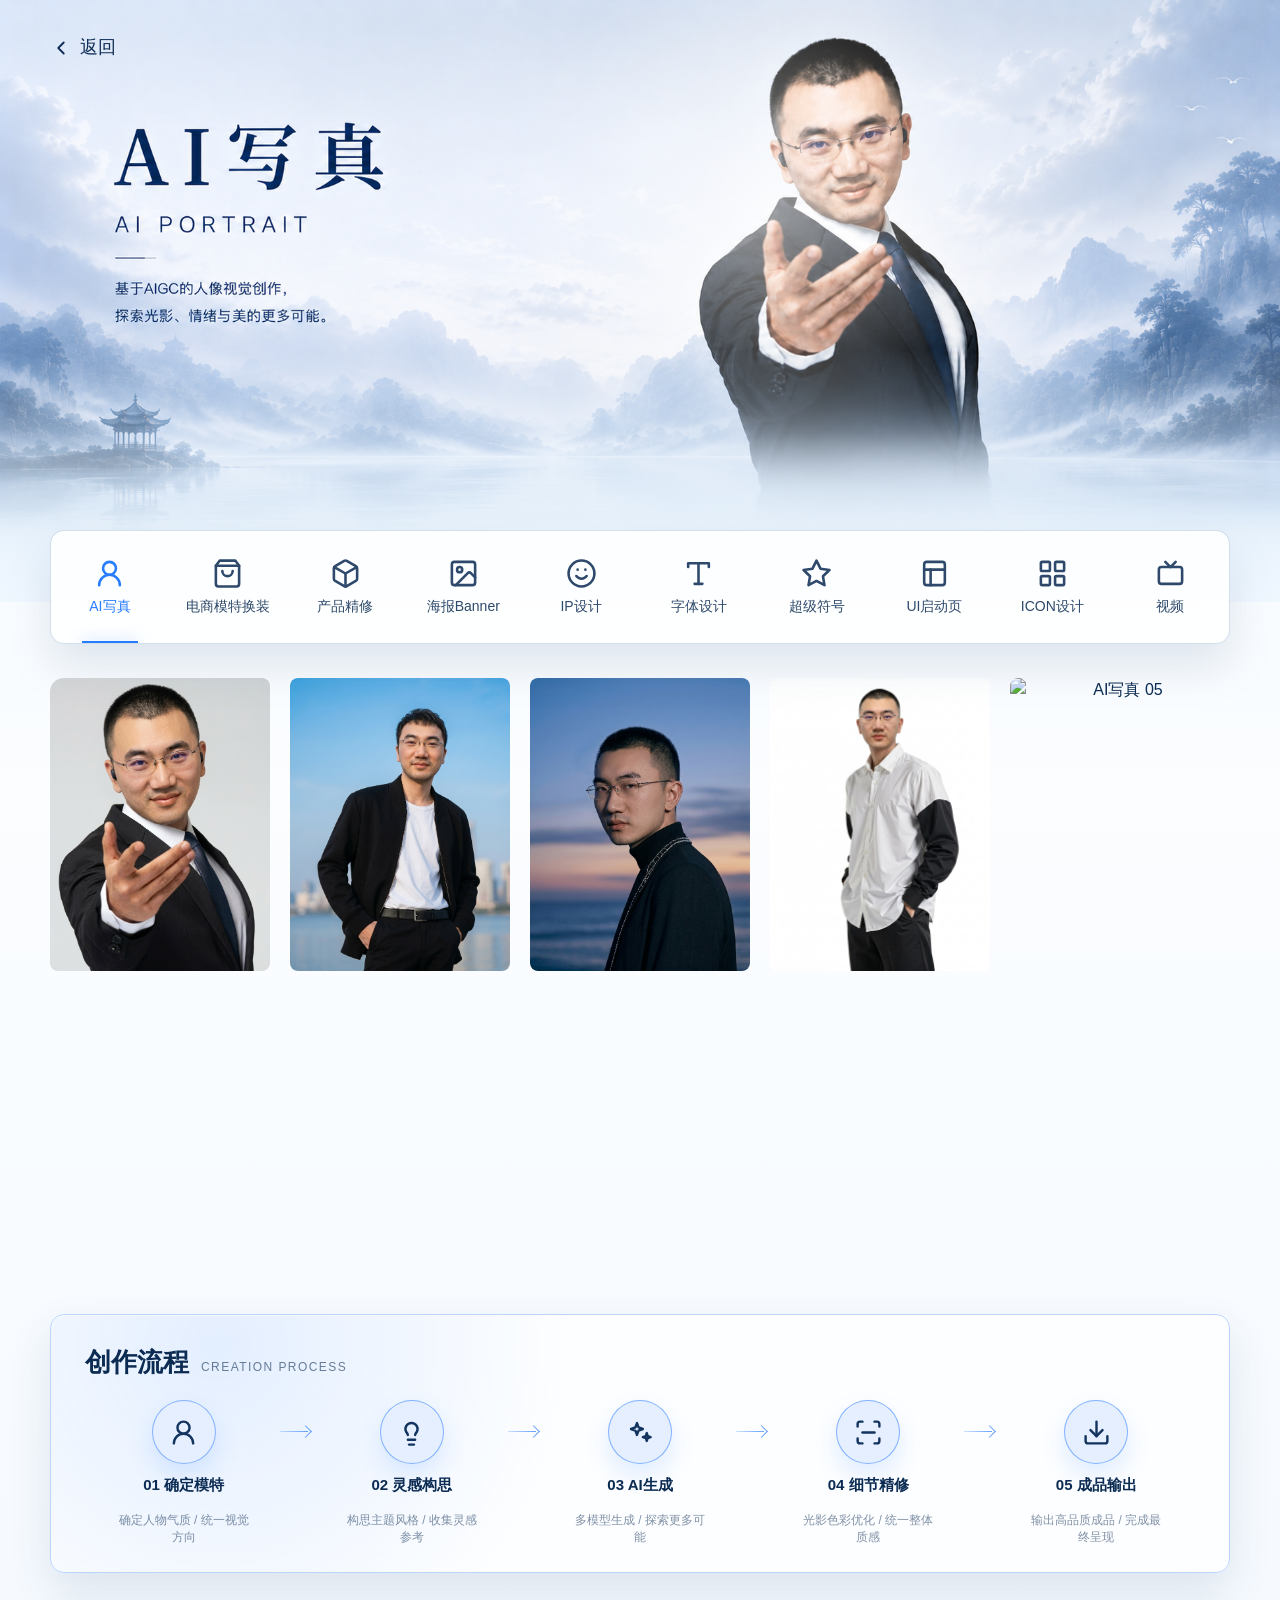
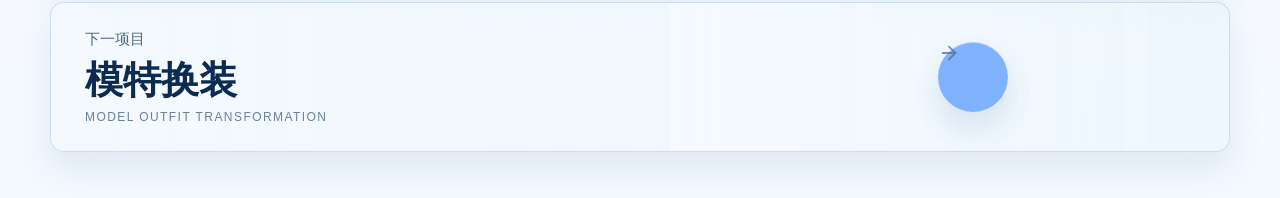
==== category.html @ 5062858f "Add next category preview images" ====
<!DOCTYPE html>
<html lang="zh-CN">
<head>
  <meta charset="UTF-8">
  <meta name="viewport" content="width=device-width, initial-scale=1.0">
  <title>分类项目 - 铁马德龙作品集</title>
  <meta name="description" content="铁马德龙作品集分类项目二级页面。">
  <link rel="stylesheet" href="./styles.css?v=category-ui-third-size-20260623">
  <link rel="stylesheet" href="./category-process.css?v=category-ui-third-size-20260623">
  <style>
    body.category-page .category-work-grid{display:grid!important;grid-template-columns:repeat(10,minmax(0,1fr))!important;grid-auto-flow:row dense!important;grid-auto-rows:auto!important;align-items:start!important;gap:clamp(12px,1.6vw,20px)!important}
    body.category-page .work-card,body.category-page .work-card:nth-child(n){grid-column:span 2!important;grid-row:auto!important;display:block!important;width:100%!important;height:auto!important;min-width:0!important;min-height:0!important;aspect-ratio:1/1!important;overflow:hidden!important;border-radius:10px!important;color:inherit;text-decoration:none}
    body.category-page .work-card img,body.category-page .work-card video,body.category-page .work-card:nth-child(n) img,body.category-page .work-card:nth-child(n) video{display:block!important;width:100%!important;height:100%!important;min-height:0!important;max-width:100%!important;object-fit:contain!important;object-position:center center!important;background:transparent!important;transform:none!important}
    body.category-page .work-card.is-banner,body.category-page .work-card.is-video-landscape,body.category-page .work-card.is-video-link,body.category-page .work-card.is-retouch-board,body.category-page .work-card.is-ip-board,body.category-page .work-card.is-symbol-board,body.category-page .work-card.is-banner:nth-child(n),body.category-page .work-card.is-video-landscape:nth-child(n),body.category-page .work-card.is-video-link:nth-child(n),body.category-page .work-card.is-retouch-board:nth-child(n),body.category-page .work-card.is-ip-board:nth-child(n),body.category-page .work-card.is-symbol-board:nth-child(n){grid-column:span 5!important;aspect-ratio:16/9!important}
    body.category-page .work-card.is-vertical,body.category-page .work-card.is-outfit-work,body.category-page .work-card.is-ui-launch,body.category-page[data-category="portrait"] .work-card,body.category-page .work-card.is-vertical:nth-child(n),body.category-page .work-card.is-outfit-work:nth-child(n),body.category-page .work-card.is-ui-launch:nth-child(n),body.category-page[data-category="portrait"] .work-card:nth-child(n){grid-column:span 2!important;aspect-ratio:3/4!important}
    body.category-page .work-card.is-typography-work,body.category-page .work-card.is-icon-work,body.category-page .work-card.is-typography-work:nth-child(n),body.category-page .work-card.is-icon-work:nth-child(n){grid-column:span 2!important;aspect-ratio:1/1!important}
    body.category-page[data-category="ui"] .work-card.is-ui-launch:nth-child(3) img{object-fit:cover!important;object-position:center center!important}
    body.category-page .work-card span{pointer-events:none}
    body.category-page .work-viewer{box-sizing:border-box!important;overflow:hidden!important}
    body.category-page .work-viewer-media{width:min(86vw,1120px)!important;height:min(82dvh,780px)!important;max-width:calc(100vw - 144px)!important;max-height:calc(100dvh - 120px)!important;overflow:hidden!important;place-items:center!important}
    body.category-page .work-viewer-media img,body.category-page .work-viewer-media video{display:block!important;width:auto!important;height:auto!important;max-width:min(100%,calc(100vw - 144px))!important;max-height:min(100%,calc(100dvh - 120px))!important;object-fit:contain!important;object-position:center center!important;transform:none!important}
    body.category-page[data-category="typography"] .work-card,body.category-page[data-category="typography"] .work-card:nth-child(n){background:rgba(248,251,255,.72)!important;border:1px solid rgba(150,176,205,.28)!important;box-shadow:0 8px 22px rgba(20,48,84,.10)!important;padding:6px!important;border-radius:10px!important}
    body.category-page[data-category="typography"] .work-card img{border-radius:6px!important;box-shadow:none!important}
    body.category-page[data-category="symbol"] .work-card,body.category-page[data-category="symbol"] .work-card:nth-child(n){background:rgba(9,18,31,.72)!important;border:1px solid rgba(217,133,53,.32)!important;box-shadow:0 10px 28px rgba(0,0,0,.18)!important;padding:8px!important;border-radius:10px!important}
    body.category-page[data-category="symbol"] .work-card img{border-radius:6px!important;box-shadow:none!important}
    body.category-page[data-category="icon"] .work-card.is-icon-work{box-sizing:border-box!important;padding:8px!important;background:#fff!important;border:1px solid rgba(218,226,238,.92)!important;border-radius:18px!important;box-shadow:0 10px 26px rgba(20,48,84,.12)!important}
    body.category-page[data-category="icon"] .work-card.is-icon-work img{border-radius:14px!important;background:#fff!important;box-shadow:none!important;transform:scale(var(--icon-zoom,1))!important;transform-origin:center center!important}
    body.category-page[data-category="icon"] .work-card.is-icon-work:nth-child(5){--icon-zoom:1.08}
    body.category-page[data-category="icon"] .work-card.is-icon-work:nth-child(6){--icon-zoom:.98}
    body.category-page[data-category="icon"] .work-card.is-icon-work:nth-child(7){--icon-zoom:1}
    body.category-page[data-category="icon"] .work-card.is-icon-work:nth-child(8){--icon-zoom:1.22}
    body.category-page[data-category="icon"] .work-card.is-icon-work:nth-child(9){--icon-zoom:.96}
    body.category-page[data-category="icon"] .work-card.is-icon-work:nth-child(10){--icon-zoom:1.02}
    body.category-page[data-category="icon"] .work-card.is-icon-work:nth-child(11){--icon-zoom:1.12}
    body.category-page[data-category="icon"] .work-card.is-icon-work:nth-child(12){--icon-zoom:.94}
    body.category-page[data-category="icon"] .work-card.is-icon-work:nth-child(13){--icon-zoom:.88}
    body.category-page[data-category="icon"] .work-card.is-icon-work:nth-child(14){--icon-zoom:1.03}
    body.category-page[data-category="icon"] .work-card.is-icon-work:nth-child(15){--icon-zoom:1.28}
    body.category-page[data-category="poster"] .work-card.is-banner.has-blur-bleed{position:relative!important;isolation:isolate!important;background:rgba(8,20,35,.68)!important}
    body.category-page[data-category="poster"] .work-card.is-banner.has-blur-bleed .work-card-blur-bg{position:absolute!important;inset:-18px!important;z-index:0!important;display:block!important;width:calc(100% + 36px)!important;height:calc(100% + 36px)!important;min-width:calc(100% + 36px)!important;max-width:none!important;min-height:calc(100% + 36px)!important;object-fit:cover!important;object-position:center center!important;filter:blur(18px) saturate(1.08) brightness(.82)!important;transform:scale(1.08)!important;opacity:.72!important;pointer-events:none!important}
    body.category-page[data-category="poster"] .work-card.is-banner.has-blur-bleed>img:not(.work-card-blur-bg),body.category-page[data-category="poster"] .work-card.is-banner.has-blur-bleed>video{position:relative!important;z-index:1!important;width:100%!important;height:100%!important;object-fit:contain!important;object-position:center center!important;background:transparent!important}
    body.category-page[data-category="poster"] .work-card.is-banner.has-blur-bleed>span{z-index:2!important}
    body.category-page .category-next.has-next-preview{grid-template-columns:minmax(240px,1fr) minmax(240px,42%)!important;isolation:isolate!important}
    body.category-page .category-next.has-next-preview>div{z-index:3!important;text-shadow:0 8px 24px rgba(255,255,255,.42)}
    body.category-page[data-tone="dark"] .category-next.has-next-preview>div,body.category-page[data-tone="deep"] .category-next.has-next-preview>div{text-shadow:0 8px 24px rgba(0,0,0,.5)}
    body.category-page .category-next-preview{position:absolute!important;top:0!important;right:0!important;bottom:0!important;z-index:1!important;width:min(50%,560px)!important;margin:0!important;overflow:hidden!important;pointer-events:none!important}
    body.category-page .category-next-preview::before{position:absolute!important;inset:0!important;z-index:2!important;background:linear-gradient(90deg,rgba(244,250,255,.96) 0%,rgba(244,250,255,.58) 32%,rgba(244,250,255,.08) 70%,transparent 100%)!important;content:""!important}
    body.category-page[data-tone="dark"] .category-next-preview::before,body.category-page[data-tone="deep"] .category-next-preview::before{background:linear-gradient(90deg,rgba(5,12,20,.95) 0%,rgba(5,12,20,.58) 34%,rgba(5,12,20,.14) 74%,transparent 100%)!important}
    body.category-page .category-next-preview img{display:block!important;width:100%!important;height:100%!important;object-fit:cover!important;object-position:center center!important;filter:saturate(1.06) brightness(.96)!important;transform:scale(1.02)!important;opacity:.74!important}
    body.category-page .category-next.has-next-preview .next-circle{z-index:4!important;margin-right:18px!important;background:color-mix(in srgb,var(--cat-accent),white 18%)!important;box-shadow:0 16px 30px rgba(30,76,130,.18),inset 0 1px rgba(255,255,255,.38)!important}
    @media(max-width:1180px){body.category-page .category-work-grid{grid-template-columns:repeat(6,minmax(0,1fr))!important}body.category-page .work-card,body.category-page .work-card:nth-child(n),body.category-page .work-card.is-vertical,body.category-page .work-card.is-outfit-work,body.category-page .work-card.is-ui-launch,body.category-page .work-card.is-typography-work,body.category-page .work-card.is-icon-work,body.category-page[data-category="portrait"] .work-card,body.category-page .work-card.is-vertical:nth-child(n),body.category-page .work-card.is-outfit-work:nth-child(n),body.category-page .work-card.is-ui-launch:nth-child(n),body.category-page .work-card.is-typography-work:nth-child(n),body.category-page .work-card.is-icon-work:nth-child(n),body.category-page[data-category="portrait"] .work-card:nth-child(n){grid-column:span 2!important}body.category-page .work-card.is-banner,body.category-page .work-card.is-video-landscape,body.category-page .work-card.is-video-link,body.category-page .work-card.is-retouch-board,body.category-page .work-card.is-ip-board,body.category-page .work-card.is-symbol-board,body.category-page .work-card.is-banner:nth-child(n),body.category-page .work-card.is-video-landscape:nth-child(n),body.category-page .work-card.is-video-link:nth-child(n),body.category-page .work-card.is-retouch-board:nth-child(n),body.category-page .work-card.is-ip-board:nth-child(n),body.category-page .work-card.is-symbol-board:nth-child(n){grid-column:span 3!important}}
    @media(max-width:760px){body.category-page .category-work-grid{grid-template-columns:repeat(2,minmax(0,1fr))!important}body.category-page .work-card,body.category-page .work-card:nth-child(n),body.category-page .work-card.is-vertical,body.category-page .work-card.is-outfit-work,body.category-page .work-card.is-ui-launch,body.category-page .work-card.is-typography-work,body.category-page .work-card.is-icon-work,body.category-page[data-category="portrait"] .work-card,body.category-page .work-card.is-vertical:nth-child(n),body.category-page .work-card.is-outfit-work:nth-child(n),body.category-page .work-card.is-ui-launch:nth-child(n),body.category-page .work-card.is-typography-work:nth-child(n),body.category-page .work-card.is-icon-work:nth-child(n),body.category-page[data-category="portrait"] .work-card:nth-child(n){grid-column:span 1!important}body.category-page .work-card.is-banner,body.category-page .work-card.is-video-landscape,body.category-page .work-card.is-video-link,body.category-page .work-card.is-retouch-board,body.category-page .work-card.is-ip-board,body.category-page .work-card.is-symbol-board,body.category-page .work-card.is-banner:nth-child(n),body.category-page .work-card.is-video-landscape:nth-child(n),body.category-page .work-card.is-video-link:nth-child(n),body.category-page .work-card.is-retouch-board:nth-child(n),body.category-page .work-card.is-ip-board:nth-child(n),body.category-page .work-card.is-symbol-board:nth-child(n){grid-column:span 2!important}body.category-page .category-next.has-next-preview{grid-template-columns:1fr 72px!important;min-height:150px!important}body.category-page .category-next-preview{width:58%!important;opacity:.56!important}body.category-page .category-next-preview::before{background:linear-gradient(90deg,rgba(244,250,255,.98) 0%,rgba(244,250,255,.72) 42%,rgba(244,250,255,.16) 100%)!important}}
  </style>
</head>
<body class="category-page">
  <main class="category-detail" data-category-page></main>

  <div class="work-viewer" aria-hidden="true">
    <button class="viewer-close" type="button" data-preview-close aria-label="关闭预览">×</button>
    <button class="viewer-nav viewer-prev" type="button" data-preview-prev aria-label="上一个作品"><span class="icon" data-icon="chevron-left"></span></button>
    <div class="work-viewer-media" role="dialog" aria-modal="true" aria-label="作品预览"></div>
    <button class="viewer-nav viewer-next" type="button" data-preview-next aria-label="下一个作品"><span class="icon" data-icon="chevron-right"></span></button>
  </div>

  <script src="./script.js?v=category-ui-third-size-20260623" defer></script>
  <script src="./category-data.js?v=video-data-latest-20260624" defer></script>
  <script src="./category-performance-runtime.js?v=category-runtime-revert-20260624" defer></script>
  <script>
    (() => {
      const currentCategory = new URLSearchParams(window.location.search).get("cat") || document.body.dataset.category || "portrait";
      if (currentCategory !== "video") return;
      window.CATEGORY_DATA = window.CATEGORY_DATA || {};
      window.CATEGORY_DATA.video = {
        title: "视频 / 漫剧",
        en: "VIDEO / ANIMATION DRAMA",
        subtitle: "文明影像记录区",
        desc: "用影像记录文明，用故事连接未来。",
        tone: "deep",
        accent: "#d6a35f",
        hero: "./assets/category-banners/video-final.png",
        banner: "./assets/category-banners/video-final.png",
        worksTitle: "视频作品",
        worksEn: "VIDEO WORKS",
        works: [
          { type: "video", src: "./assets/categories/video/video-01.mp4", title: "窖藏酒CG动画", orientation: "video-landscape" },
          { type: "video", src: "./assets/categories/video/video-02.mp4", title: "白酒广告短片", orientation: "video-landscape" },
          { type: "video", src: "./assets/categories/video/video-03.mp4", title: "护肤品精华水广告", orientation: "video-landscape" },
          { type: "video", src: "./废土温情_25MB版.mp4", title: "废土温情", orientation: "video-landscape", poster: "./废土温情.png" },
          { type: "video", src: "./猫粮广告_25MB版.mp4", title: "猫粮广告", orientation: "video-landscape" },
          { type: "video", src: "./耳机广告_25MB版.mp4", title: "耳机广告", orientation: "video-landscape", poster: "./小耳机.png" },
          { type: "video", src: "./渡鸦的礼物.mp4", title: "渡鸦的礼物", orientation: "video-landscape", poster: "./渡鸦的礼物.png" },
          { type: "video", src: "./山海镖局_GitHub_25MB内.mp4", title: "山海镖局", orientation: "video-landscape", poster: "./山海镖局.png" }
        ],
        process: ["灵感脚本", "镜头设计", "AI辅助生成", "后期剪辑", "调色音效", "成片输出"]
      };
    })();
  </script>
  <script src="./category-ui-icon-restore.js?v=ui-icon-before-1900-20260623" defer></script>
  <script src="./category-page.js?v=video-inline-latest-20260624" defer></script>
  <script>
    (() => {
      const NEXT_IMAGE_ALIASES = {
        portrait: ["AI写真", "ai写真", "portrait", "ai-portrait"],
        outfit: ["模特换装", "电商模特换装", "outfit", "model-outfit"],
        retouch: ["产品精修", "retouch", "product-retouch"],
        poster: ["海报Banner", "海报", "banner", "poster"],
        ip: ["IP设计", "ip", "ip-design"],
        typography: ["字体设计", "typography", "font-design"],
        symbol: ["超级符号", "symbol", "super-symbol"],
        ui: ["UI启动页", "ui", "ui-launch"],
        icon: ["ICON设计", "icon", "icon-design"],
        video: ["视频", "漫剧", "video", "animation-drama"]
      };
      const IMAGE_EXTS = ["png", "jpg", "jpeg", "webp"];
      function unique(list) {
        return [...new Set(list.filter(Boolean))];
      }
      function nextImageCandidates(nextItem, nextIndex) {
        const number = String(nextIndex + 1);
        const padded = number.padStart(2, "0");
        const names = unique([
          ...(NEXT_IMAGE_ALIASES[nextItem.slug] || []),
          nextItem.slug,
          nextItem.label,
          `next-${nextItem.slug}`,
          `${padded}-${nextItem.slug}`,
          `${number}-${nextItem.slug}`,
          `${padded}-${nextItem.label}`,
          `${number}-${nextItem.label}`,
          padded,
          number
        ]);
        return names.flatMap((name) => IMAGE_EXTS.map((ext) => `./下一篇/${name}.${ext}`));
      }
      function applyCategoryNextPreview() {
        const card = document.querySelector(".category-next");
        if (!card || card.querySelector(".category-next-preview") || !window.CATEGORY_NAV?.length) return;
        const currentSlug = document.body.dataset.category || new URLSearchParams(location.search).get("cat") || "portrait";
        const currentIndex = Math.max(0, CATEGORY_NAV.findIndex((item) => item.slug === currentSlug));
        const nextIndex = (currentIndex + 1) % CATEGORY_NAV.length;
        const nextItem = CATEGORY_NAV[nextIndex];
        const candidates = nextImageCandidates(nextItem, nextIndex);
        if (!candidates.length) return;
        const preview = document.createElement("figure");
        const img = document.createElement("img");
        let active = 0;
        preview.className = "category-next-preview";
        img.alt = "";
        img.setAttribute("aria-hidden", "true");
        img.loading = "lazy";
        img.decoding = "async";
        img.onerror = () => {
          active += 1;
          if (active < candidates.length) {
            img.src = candidates[active];
          } else {
            preview.remove();
            card.classList.remove("has-next-preview");
          }
        };
        img.src = candidates[active];
        preview.appendChild(img);
        card.classList.add("has-next-preview");
        card.insertBefore(preview, card.querySelector(".next-circle"));
      }
      window.addEventListener("DOMContentLoaded", () => {
        applyCategoryNextPreview();
        requestAnimationFrame(applyCategoryNextPreview);
      });
    })();
  </script>
  <script>
    (() => {
      function applyPosterBannerBlurBleed() {
        if (document.body.dataset.category !== "poster") return;
        document.querySelectorAll(".work-card.is-banner").forEach((card) => {
          if (card.querySelector(".work-card-blur-bg")) return;
          const media = card.querySelector("img:not(.work-card-blur-bg)");
          if (!media) return;
          const blur = media.cloneNode(false);
          blur.className = "work-card-blur-bg";
          blur.alt = "";
          blur.setAttribute("aria-hidden", "true");
          blur.setAttribute("loading", "lazy");
          blur.setAttribute("decoding", "async");
          card.classList.add("has-blur-bleed");
          card.insertBefore(blur, media);
        });
      }
      window.addEventListener("DOMContentLoaded", () => {
        applyPosterBannerBlurBleed();
        requestAnimationFrame(applyPosterBannerBlurBleed);
      });
    })();
  </script>
  <script src="./category-video-posters.js?v=category-ui-third-size-20260623" defer></script>
  <script src="./category-video-click-play.js?v=ip-3-2-two-column-20260624" defer></script>
</body>
</html>
---- styles.css ----
:root {
  color-scheme: dark;
  --bg: #020914;
  --bg-2: #061a34;
  --panel: rgba(9, 32, 66, 0.72);
  --panel-2: rgba(9, 40, 82, 0.62);
  --panel-line: rgba(107, 171, 255, 0.52);
  --panel-line-soft: rgba(104, 166, 244, 0.28);
  --text: #f4f8ff;
  --muted: #bfd4ea;
  --dim: #7fa9cf;
  --blue: #51b9ff;
  --blue-2: #235cff;
  --cyan: #9ee8ff;
  --violet: #7b42ff;
  --shadow: 0 26px 70px rgba(0, 12, 33, 0.5);
  --glow: 0 0 26px rgba(68, 161, 255, 0.36);
  --radius: 8px;
  --max: 1216px;
  --anchor-offset: 112px;
}

/* Featured projects module 1.0: reference-matched looping exhibition wall. */
body #projects.project-card {
  position: relative;
  isolation: isolate;
  width: 100vw;
  max-width: none;
  min-height: 100vh;
  margin-right: calc(50% - 50vw);
  margin-left: calc(50% - 50vw);
  padding: clamp(48px, 6.2vh, 72px) 0 clamp(42px, 5.5vh, 64px);
  overflow: hidden;
  border: 0;
  border-radius: 0;
  background:
    radial-gradient(circle at 50% 0%, rgba(38, 113, 228, 0.46), transparent 21%),
    radial-gradient(ellipse at 50% 45%, rgba(7, 65, 160, 0.45), transparent 45%),
    radial-gradient(ellipse at 12% 58%, rgba(8, 50, 118, 0.34), transparent 34%),
    radial-gradient(ellipse at 88% 58%, rgba(8, 50, 118, 0.34), transparent 34%),
    linear-gradient(180deg, #01050d 0%, #03102a 43%, #020813 100%);
  box-shadow: none;
}

body #projects.project-card::before {
  content: "";
  position: absolute;
  inset: 0;
  z-index: -2;
  background:
    radial-gradient(circle at 42% 6%, rgba(91, 174, 255, 0.42) 0 1px, transparent 1.6px),
    radial-gradient(circle at 49% 10%, rgba(91, 174, 255, 0.34) 0 1px, transparent 1.6px),
    radial-gradient(circle at 64% 8%, rgba(91, 174, 255, 0.35) 0 1px, transparent 1.6px),
    radial-gradient(circle at 78% 16%, rgba(91, 174, 255, 0.25) 0 1px, transparent 1.6px),
    radial-gradient(circle at 20% 18%, rgba(91, 174, 255, 0.22) 0 1px, transparent 1.6px),
    radial-gradient(circle at 91% 31%, rgba(91, 174, 255, 0.2) 0 1px, transparent 1.6px),
    radial-gradient(ellipse at 50% 25%, rgba(26, 100, 220, 0.28), transparent 38%);
  opacity: 0.95;
  pointer-events: none;
}

body #projects.project-card::after {
  content: "";
  position: absolute;
  right: -8vw;
  bottom: -13vh;
  left: -8vw;
  z-index: -1;
  height: 42vh;
  background:
    radial-gradient(ellipse at 50% 16%, rgba(59, 158, 255, 0.36), transparent 46%),
    radial-gradient(circle at 58% 24%, rgba(74, 173, 255, 0.7) 0 1px, transparent 2px),
    radial-gradient(circle at 73% 34%, rgba(74, 173, 255, 0.58) 0 1px, transparent 2px),
    radial-gradient(circle at 35% 30%, rgba(74, 173, 255, 0.42) 0 1px, transparent 2px),
    repeating-linear-gradient(90deg, transparent 0 42px, rgba(37, 121, 255, 0.14) 43px 44px),
    repeating-linear-gradient(0deg, transparent 0 30px, rgba(37, 121, 255, 0.11) 31px 32px);
  opacity: 0.52;
  transform: perspective(820px) rotateX(66deg);
  transform-origin: bottom center;
  pointer-events: none;
}

body #projects .section-heading {
  position: relative;
  z-index: 5;
  display: grid;
  justify-items: center;
  gap: 0;
  padding: 0 24px;
  text-align: center;
}

body #projects .section-heading > div {
  display: grid;
  justify-items: center;
  gap: 7px;
}

body #projects .section-heading h2 {
  margin: 0;
  color: #f7fbff;
  font-family: "Noto Serif SC", "Microsoft YaHei", serif;
  font-size: clamp(36px, 3.05vw, 52px);
  font-weight: 500;
  letter-spacing: 0.28em;
  line-height: 1.08;
  text-shadow: 0 0 20px rgba(156, 212, 255, 0.42), 0 0 52px rgba(49, 128, 255, 0.36);
}

body #projects .section-heading h2::before,
body #projects .section-heading h2::after {
  display: inline-block;
  width: 8px;
  height: 8px;
  margin: 0 28px 9px;
  border: 1px solid rgba(238, 246, 255, 0.88);
  content: "";
  transform: rotate(45deg);
}

body #projects .section-heading > div > p {
  margin: 0;
  color: rgba(220, 231, 255, 0.74);
  font-size: 13px;
  letter-spacing: 0.4em;
}

body #projects .section-heading > div > p::after {
  display: block;
  width: 134px;
  height: 1px;
  margin: 25px auto 0;
  background: linear-gradient(90deg, transparent, rgba(67, 145, 255, 0.22), rgba(135, 219, 255, 0.92), rgba(67, 145, 255, 0.22), transparent);
  box-shadow: 0 0 18px rgba(99, 190, 255, 0.74);
  content: "";
}

body #projects .section-heading > div::after {
  display: block;
  width: 4px;
  height: 4px;
  margin-top: 24px;
  border-radius: 50%;
  background: #7ce3ff;
  box-shadow: 0 0 18px rgba(116, 218, 255, 0.95), 0 0 42px rgba(44, 137, 255, 0.68);
  content: "";
}

body #projects .project-summary {
  display: none;
}

body #projects .text-link,
body #projects .carousel-button {
  display: none;
}

body #projects .featured-arc-carousel {
  position: relative;
  z-index: 3;
  width: 100vw;
  height: clamp(560px, 63vh, 646px);
  min-height: 0;
  margin: clamp(26px, 3.2vh, 38px) 0 0;
  overflow: hidden;
}

body #projects .project-stage {
  position: relative;
  width: 100%;
  height: 100%;
  overflow: visible;
  perspective: 1700px;
  perspective-origin: 50% 48%;
  background:
    radial-gradient(circle at 6.5% 13%, #62c6ff 0 2px, transparent 3px),
    radial-gradient(circle at 16% 18%, #62c6ff 0 2px, transparent 3px),
    radial-gradient(circle at 27.5% 23%, #62c6ff 0 2px, transparent 3px),
    radial-gradient(circle at 39.4% 25.2%, #62c6ff 0 2px, transparent 3px),
    radial-gradient(circle at 50% 25.8%, #62c6ff 0 2px, transparent 3px),
    radial-gradient(circle at 62.8% 24%, #62c6ff 0 2px, transparent 3px),
    radial-gradient(circle at 73.5% 20.2%, #62c6ff 0 2px, transparent 3px),
    radial-gradient(circle at 84% 15.5%, #62c6ff 0 2px, transparent 3px),
    radial-gradient(circle at 93.5% 10.6%, #62c6ff 0 2px, transparent 3px),
    radial-gradient(circle at 15% 76%, rgba(83, 178, 255, 0.78) 0 1.8px, transparent 3px),
    radial-gradient(circle at 26% 72.5%, rgba(83, 178, 255, 0.78) 0 1.8px, transparent 3px),
    radial-gradient(circle at 38% 69.7%, rgba(83, 178, 255, 0.78) 0 1.8px, transparent 3px),
    radial-gradient(circle at 50% 68.4%, rgba(83, 178, 255, 0.78) 0 1.8px, transparent 3px),
    radial-gradient(circle at 64% 69.4%, rgba(83, 178, 255, 0.78) 0 1.8px, transparent 3px),
    radial-gradient(circle at 78% 73.8%, rgba(83, 178, 255, 0.78) 0 1.8px, transparent 3px);
}

body #projects .project-stage::before,
body #projects .project-stage::after {
  content: "";
  position: absolute;
  left: 50%;
  width: 126vw;
  min-width: 1450px;
  height: 220px;
  border: 1px solid rgba(99, 178, 255, 0.72);
  border-right-color: rgba(99, 178, 255, 0.2);
  border-left-color: rgba(99, 178, 255, 0.2);
  border-radius: 50%;
  pointer-events: none;
}

body #projects .project-stage::before {
  top: -4px;
  transform: translateX(-50%) rotateX(66deg);
  box-shadow: 0 0 16px rgba(91, 177, 255, 0.54), inset 0 0 18px rgba(91, 177, 255, 0.16);
}

body #projects .project-stage::after {
  bottom: 58px;
  transform: translateX(-50%) rotateX(64deg);
  box-shadow: 0 0 24px rgba(65, 152, 255, 0.58), inset 0 0 20px rgba(65, 152, 255, 0.16);
}

body #projects .project-item,
body #projects .project-item-wide,
body #projects .project-item-medium,
body #projects .project-item-narrow {
  position: absolute;
  top: clamp(58px, 7.2vh, 76px);
  left: 50%;
  display: block;
  width: var(--project-card-width, 420px);
  height: var(--project-card-height, 432px);
  overflow: hidden;
  border: 1px solid rgba(124, 187, 255, 0.42);
  border-radius: 7px;
  background: rgba(3, 14, 35, 0.68);
  box-shadow: 0 28px 70px rgba(0, 8, 24, 0.48), inset 0 0 0 1px rgba(239, 248, 255, 0.05);
  color: #f3f8ff;
  outline-offset: 4px;
  transform-origin: center center;
  transform-style: preserve-3d;
  transition: transform 920ms cubic-bezier(0.18, 0.76, 0.2, 1), opacity 920ms ease, filter 920ms ease, border-color 920ms ease, box-shadow 920ms ease;
  will-change: transform, opacity;
}

body #projects .project-item:hover,
body #projects .project-item:focus-visible {
  border-color: rgba(154, 217, 255, 0.92);
  box-shadow: 0 30px 76px rgba(23, 100, 225, 0.42), inset 0 0 0 1px rgba(243, 250, 255, 0.14), 0 0 32px rgba(72, 171, 255, 0.34);
}

body #projects .project-item:focus-visible {
  outline: 1px solid rgba(150, 218, 255, 0.86);
}

body #projects .project-item::before {
  content: "";
  position: absolute;
  inset: 0;
  z-index: 2;
  background:
    linear-gradient(180deg, rgba(3, 10, 24, 0.48), rgba(3, 10, 24, 0.08) 42%, rgba(3, 10, 24, 0.1) 100%),
    linear-gradient(90deg, rgba(2, 8, 18, 0.3), rgba(2, 8, 18, 0.02) 44%, rgba(2, 8, 18, 0.18));
  pointer-events: none;
}

body #projects .project-item::after {
  content: "";
  position: absolute;
  inset: 0;
  z-index: 5;
  border: 1px solid rgba(232, 246, 255, 0.08);
  box-shadow: inset 0 0 32px rgba(90, 178, 255, 0.1);
  pointer-events: none;
}

body #projects .project-item img {
  position: absolute;
  inset: 0;
  display: block;
  width: 100%;
  height: 100%;
  object-fit: cover;
  object-position: center;
  transform: scale(1.01);
}

body #projects .project-number,
body #projects .project-item strong,
body #projects .project-item small,
body #projects .project-desc {
  position: relative;
  z-index: 4;
  display: block;
  width: calc(100% - 48px);
  margin-left: 24px;
  text-shadow: 0 2px 14px rgba(0, 5, 15, 0.88), 0 0 16px rgba(91, 174, 255, 0.22);
}

body #projects .project-number {
  margin-top: 28px;
  color: rgba(233, 243, 255, 0.9);
  font-family: Georgia, "Times New Roman", serif;
  font-size: clamp(24px, 1.55vw, 30px);
  line-height: 1;
  letter-spacing: 0.02em;
}

body #projects .project-item strong {
  margin-top: 22px;
  color: rgba(250, 253, 255, 0.94);
  font-size: clamp(17px, 1.18vw, 21px);
  font-weight: 500;
  line-height: 1.26;
}

body #projects .project-item small {
  margin-top: 7px;
  color: rgba(221, 234, 255, 0.72);
  font-size: 11px;
  letter-spacing: 0.1em;
}

body #projects .project-desc {
  margin-top: 13px;
  color: rgba(206, 223, 246, 0.64);
  font-size: 12px;
  letter-spacing: 0.06em;
}

body #projects .project-item.is-active {
  border-color: rgba(142, 212, 255, 0.9);
  box-shadow: 0 34px 76px rgba(15, 75, 185, 0.34), inset 0 0 0 1px rgba(238, 249, 255, 0.16);
}

body #projects .project-track {
  position: relative;
  z-index: 5;
  display: flex;
  align-items: center;
  justify-content: center;
  gap: 18px;
  margin-top: clamp(-62px, -5.8vh, -38px);
  color: rgba(229, 242, 255, 0.76);
  font-size: 15px;
  letter-spacing: 0.16em;
}

body #projects .project-track::before,
body #projects .project-track::after {
  display: block;
  width: 58px;
  height: 1px;
  background: linear-gradient(90deg, transparent, rgba(92, 174, 255, 0.72), transparent);
  content: "";
}

body #projects .project-track-label {
  display: inline-flex;
  align-items: center;
  gap: 14px;
  white-space: nowrap;
}

body #projects .project-track-label::before,
body #projects .project-track-label::after {
  width: 5px;
  height: 5px;
  border-radius: 50%;
  background: rgba(95, 181, 255, 0.76);
  box-shadow: 0 0 12px rgba(95, 181, 255, 0.72);
  content: "";
}

body #projects .project-dots {
  position: relative;
  z-index: 5;
  display: flex;
  justify-content: center;
  gap: 22px;
  margin: 22px 0 0;
}

body #projects .project-dots button {
  width: 9px;
  height: 9px;
  padding: 0;
  border: 0;
  border-radius: 50%;
  background: rgba(61, 132, 231, 0.66);
  box-shadow: 0 0 12px rgba(61, 132, 231, 0.3);
  cursor: pointer;
  transition: width 240ms ease, height 240ms ease, background 240ms ease, box-shadow 240ms ease;
}

body #projects .project-dots button[aria-current="true"] {
  width: 15px;
  height: 15px;
  background: #67ddff;
  box-shadow: 0 0 0 5px rgba(82, 176, 255, 0.18), 0 0 22px rgba(103, 221, 255, 0.96);
}

@media (max-width: 1180px) {
  body #projects .featured-arc-carousel {
    height: 520px;
  }

  body #projects .project-stage::after {
    bottom: 54px;
  }
}

@media (max-width: 760px) {
  body #projects.project-card {
    min-height: 720px;
    padding: 64px 0 48px;
  }

  body #projects .section-heading h2 {
    font-size: 30px;
    letter-spacing: 0.18em;
  }

  body #projects .section-heading h2::before,
  body #projects .section-heading h2::after {
    margin: 0 12px 6px;
  }

  body #projects .section-heading > div > p {
    font-size: 11px;
    letter-spacing: 0.24em;
  }

  body #projects .featured-arc-carousel {
    height: 430px;
    margin-top: 28px;
  }

  body #projects .project-stage {
    overflow: hidden;
  }

  body #projects .project-stage::before,
  body #projects .project-stage::after {
    width: 152vw;
    min-width: 0;
    height: 158px;
    opacity: 0.56;
  }

  body #projects .project-stage::after {
    bottom: 54px;
  }

  body #projects .project-item,
  body #projects .project-item-wide,
  body #projects .project-item-medium,
  body #projects .project-item-narrow {
    top: 44px;
    width: var(--project-card-width, min(78vw, 330px));
    height: var(--project-card-height, 330px);
  }

  body #projects .project-number {
    margin-top: 24px;
    font-size: 26px;
  }

  body #projects .project-item strong {
    margin-top: 18px;
    font-size: 18px;
  }

  body #projects .project-track {
    margin-top: -10px;
    font-size: 12px;
  }

  body #projects .project-dots {
    gap: 16px;
  }
}

/* Featured projects 2.0: future oriental curved exhibition wall. */
#projects.project-card {
  position: relative;
  width: 100vw;
  min-height: 100vh;
  margin-right: calc(50% - 50vw);
  margin-left: calc(50% - 50vw);
  padding: clamp(58px, 7vh, 88px) 0 clamp(56px, 7vh, 78px);
  overflow: hidden;
  border: 0;
  border-radius: 0;
  background:
    radial-gradient(ellipse at 50% 16%, rgba(31, 102, 214, 0.28), transparent 34%),
    radial-gradient(ellipse at 50% 72%, rgba(24, 92, 210, 0.3), transparent 44%),
    radial-gradient(ellipse at 18% 50%, rgba(15, 58, 126, 0.32), transparent 32%),
    radial-gradient(ellipse at 82% 50%, rgba(15, 58, 126, 0.3), transparent 32%),
    linear-gradient(180deg, #020714 0%, #04142f 46%, #010711 100%);
  box-shadow: none;
}

#projects.project-card::before {
  content: "";
  position: absolute;
  inset: 0;
  background:
    radial-gradient(circle at 42% 8%, rgba(113, 187, 255, 0.18) 0 1px, transparent 1.5px),
    radial-gradient(circle at 63% 14%, rgba(113, 187, 255, 0.2) 0 1px, transparent 1.5px),
    radial-gradient(circle at 78% 20%, rgba(113, 187, 255, 0.18) 0 1px, transparent 1.5px),
    radial-gradient(circle at 22% 17%, rgba(113, 187, 255, 0.12) 0 1px, transparent 1.5px),
    radial-gradient(ellipse at 50% 58%, rgba(33, 116, 239, 0.18), transparent 42%);
  opacity: 0.9;
  pointer-events: none;
}

#projects.project-card::after {
  content: "";
  position: absolute;
  right: -10vw;
  bottom: -11vh;
  left: -10vw;
  height: 38vh;
  background:
    radial-gradient(ellipse at 50% 12%, rgba(35, 138, 255, 0.34), transparent 46%),
    repeating-linear-gradient(90deg, transparent 0 42px, rgba(36, 132, 255, 0.16) 43px 44px),
    repeating-linear-gradient(0deg, transparent 0 28px, rgba(36, 132, 255, 0.12) 29px 30px);
  filter: blur(0.2px);
  opacity: 0.42;
  transform: perspective(780px) rotateX(66deg);
  transform-origin: bottom center;
  pointer-events: none;
}

#projects .section-heading {
  position: relative;
  z-index: 4;
  display: grid;
  justify-items: center;
  padding: 0 24px;
  text-align: center;
}

#projects .section-heading > div {
  display: grid;
  justify-items: center;
  gap: 6px;
}

#projects .section-heading h2 {
  position: relative;
  margin: 0;
  color: #f6fbff;
  font-family: "Noto Serif SC", "Microsoft YaHei", serif;
  font-size: clamp(34px, 3.4vw, 54px);
  font-weight: 500;
  letter-spacing: 0.28em;
  line-height: 1.08;
  text-shadow: 0 0 18px rgba(120, 190, 255, 0.36), 0 0 42px rgba(57, 132, 255, 0.22);
}

#projects .section-heading h2::before,
#projects .section-heading h2::after {
  display: inline-block;
  width: 8px;
  height: 8px;
  margin: 0 28px 9px;
  border: 1px solid rgba(232, 244, 255, 0.9);
  content: "";
  transform: rotate(45deg);
}

#projects .section-heading p {
  margin: 0;
}

#projects .section-heading > div > p {
  color: rgba(221, 234, 255, 0.72);
  font-size: 13px;
  letter-spacing: 0.4em;
}

#projects .section-heading > div > p::after {
  display: block;
  width: min(520px, 62vw);
  height: 1px;
  margin: 23px auto 0;
  background: linear-gradient(90deg, transparent, rgba(78, 158, 255, 0.15), rgba(117, 201, 255, 0.95), rgba(78, 158, 255, 0.15), transparent);
  box-shadow: 0 0 18px rgba(86, 179, 255, 0.6);
  content: "";
}

#projects .project-summary {
  margin-top: 18px;
  color: rgba(234, 242, 255, 0.76);
  font-size: 15px;
  letter-spacing: 0.12em;
}

#projects .text-link,
#projects .carousel-button {
  display: none;
}

#projects .featured-arc-carousel {
  position: relative;
  z-index: 3;
  width: 100vw;
  min-height: 590px;
  margin-top: clamp(34px, 5vh, 54px);
  overflow: hidden;
}

#projects .project-stage {
  position: relative;
  width: 100%;
  height: 590px;
  overflow: visible;
  perspective: 1600px;
  perspective-origin: 50% 48%;
}

#projects .project-stage::before,
#projects .project-stage::after {
  content: "";
  position: absolute;
  left: 50%;
  width: 130vw;
  min-width: 1500px;
  height: 210px;
  border: 1px solid rgba(83, 169, 255, 0.74);
  border-right-color: rgba(83, 169, 255, 0.28);
  border-left-color: rgba(83, 169, 255, 0.28);
  border-radius: 50%;
  pointer-events: none;
}

#projects .project-stage::before {
  top: -6px;
  transform: translateX(-50%) rotateX(62deg);
  box-shadow: 0 0 18px rgba(72, 154, 255, 0.32), inset 0 0 20px rgba(69, 151, 255, 0.12);
}

#projects .project-stage::after {
  bottom: 14px;
  transform: translateX(-50%) rotateX(63deg);
  box-shadow: 0 0 24px rgba(50, 138, 255, 0.42), inset 0 0 22px rgba(49, 138, 255, 0.16);
}

#projects .project-item {
  position: absolute;
  top: 34px;
  left: 50%;
  display: block;
  width: var(--project-card-width, 380px);
  height: 520px;
  overflow: hidden;
  border: 1px solid rgba(106, 179, 255, 0.36);
  border-radius: 6px;
  background: rgba(4, 16, 38, 0.7);
  box-shadow: 0 30px 62px rgba(0, 8, 24, 0.42), inset 0 0 0 1px rgba(233, 246, 255, 0.05);
  transform-origin: center center;
  transform-style: preserve-3d;
  transition: transform 900ms cubic-bezier(0.2, 0.72, 0.24, 1), opacity 900ms ease, filter 900ms ease, border-color 900ms ease, box-shadow 900ms ease;
  will-change: transform, opacity;
}

#projects .project-item-wide {
  --project-card-width: 500px;
}

#projects .project-item-medium {
  --project-card-width: 390px;
}

#projects .project-item-narrow {
  --project-card-width: 300px;
}

#projects .project-item::before {
  content: "";
  position: absolute;
  inset: 0;
  z-index: 2;
  background:
    linear-gradient(180deg, rgba(4, 12, 28, 0.76), rgba(4, 12, 28, 0.08) 38%, rgba(4, 12, 28, 0.12) 100%),
    linear-gradient(90deg, rgba(3, 10, 22, 0.28), transparent 34%);
  pointer-events: none;
}

#projects .project-item::after {
  content: "";
  position: absolute;
  inset: 0;
  z-index: 4;
  border: 1px solid rgba(230, 244, 255, 0.08);
  box-shadow: inset 0 0 30px rgba(75, 161, 255, 0.08);
  pointer-events: none;
}

#projects .project-item img {
  position: absolute;
  inset: 0;
  display: block;
  width: 100%;
  height: 100%;
  object-fit: cover;
  object-position: center;
  transform: scale(1.01);
}

#projects .project-number,
#projects .project-item strong,
#projects .project-item small {
  position: relative;
  z-index: 3;
  display: block;
  width: calc(100% - 52px);
  margin-left: 26px;
  color: rgba(239, 247, 255, 0.92);
  text-shadow: 0 2px 12px rgba(0, 8, 20, 0.82), 0 0 16px rgba(82, 161, 255, 0.2);
}

#projects .project-number {
  margin-top: 28px;
  font-family: Georgia, "Times New Roman", serif;
  font-size: 32px;
  line-height: 1;
  letter-spacing: 0.02em;
}

#projects .project-item strong {
  margin-top: 22px;
  font-size: 21px;
  font-weight: 500;
  line-height: 1.25;
}

#projects .project-item small {
  margin-top: 8px;
  color: rgba(215, 231, 255, 0.7);
  font-size: 11px;
  letter-spacing: 0.12em;
}

#projects .project-item.is-active {
  border-color: rgba(126, 200, 255, 0.86);
  box-shadow: 0 34px 70px rgba(12, 72, 175, 0.32), inset 0 0 0 1px rgba(222, 242, 255, 0.12);
}

#projects .project-track {
  position: relative;
  z-index: 4;
  display: flex;
  align-items: center;
  justify-content: center;
  gap: 18px;
  margin-top: -14px;
  color: rgba(229, 242, 255, 0.78);
  font-size: 15px;
  letter-spacing: 0.16em;
}

#projects .project-track::before,
#projects .project-track::after {
  display: block;
  width: 58px;
  height: 1px;
  background: linear-gradient(90deg, transparent, rgba(86, 170, 255, 0.7), transparent);
  content: "";
}

#projects .project-track span {
  display: none;
}

#projects .project-track-label {
  display: inline-flex;
  align-items: center;
  gap: 14px;
}

#projects .project-track-label::before,
#projects .project-track-label::after {
  width: 5px;
  height: 5px;
  border-radius: 50%;
  background: rgba(92, 171, 255, 0.72);
  box-shadow: 0 0 12px rgba(91, 172, 255, 0.62);
  content: "";
}

#projects .project-dots {
  position: relative;
  z-index: 4;
  display: flex;
  justify-content: center;
  gap: 22px;
  margin: 20px 0 0;
}

#projects .project-dots button {
  width: 9px;
  height: 9px;
  padding: 0;
  border: 0;
  border-radius: 50%;
  background: rgba(64, 134, 230, 0.62);
  box-shadow: 0 0 12px rgba(64, 134, 230, 0.28);
  cursor: pointer;
  transition: width 240ms ease, height 240ms ease, background 240ms ease, box-shadow 240ms ease;
}

#projects .project-dots button[aria-current="true"] {
  width: 15px;
  height: 15px;
  background: #67dcff;
  box-shadow: 0 0 0 5px rgba(75, 169, 255, 0.16), 0 0 22px rgba(103, 220, 255, 0.95);
}

@media (max-width: 1180px) {
  #projects .featured-arc-carousel,
  #projects .project-stage {
    min-height: 500px;
    height: 500px;
  }

  #projects .project-item {
    height: 430px;
  }

  #projects .project-item-wide {
    --project-card-width: 410px;
  }

  #projects .project-item-medium {
    --project-card-width: 330px;
  }

  #projects .project-item-narrow {
    --project-card-width: 260px;
  }
}

@media (max-width: 760px) {
  #projects.project-card {
    min-height: 760px;
    padding: 70px 0 54px;
  }

  #projects .section-heading h2 {
    font-size: 30px;
    letter-spacing: 0.18em;
  }

  #projects .section-heading h2::before,
  #projects .section-heading h2::after {
    margin: 0 12px 6px;
  }

  #projects .section-heading > div > p {
    font-size: 11px;
    letter-spacing: 0.24em;
  }

  #projects .project-summary {
    max-width: 280px;
    font-size: 12px;
    letter-spacing: 0.08em;
  }

  #projects .featured-arc-carousel,
  #projects .project-stage {
    min-height: 430px;
    height: 430px;
  }

  #projects .project-stage {
    overflow: hidden;
  }

  #projects .project-stage::before,
  #projects .project-stage::after {
    width: 150vw;
    min-width: 0;
    opacity: 0.55;
  }

  #projects .project-item,
  #projects .project-item-wide,
  #projects .project-item-medium,
  #projects .project-item-narrow {
    --project-card-width: min(78vw, 330px);
    top: 44px;
    height: 330px;
  }

  #projects .project-number {
    font-size: 28px;
  }

  #projects .project-item strong {
    font-size: 18px;
  }

  #projects .project-track {
    margin-top: -8px;
    font-size: 12px;
  }
}

/* Homepage featured projects: curved exhibition wall, covers remain as their own artwork. */
#projects.project-card {
  position: relative;
  min-height: 100vh;
  overflow: hidden;
  padding-top: 74px;
  padding-bottom: 70px;
  background:
    radial-gradient(circle at 50% 18%, rgba(30, 108, 214, 0.24), transparent 34%),
    radial-gradient(circle at 50% 68%, rgba(40, 136, 255, 0.17), transparent 36%),
    linear-gradient(180deg, #020817 0%, #061633 48%, #020812 100%);
}

#projects.project-card::before {
  background:
    radial-gradient(circle at 50% 18%, rgba(79, 168, 255, 0.16), transparent 28%),
    radial-gradient(circle at 22% 60%, rgba(58, 128, 255, 0.12), transparent 28%),
    radial-gradient(circle at 78% 62%, rgba(58, 128, 255, 0.12), transparent 28%);
}

#projects.project-card::after {
  position: absolute;
  right: 0;
  bottom: 0;
  left: 0;
  height: 36%;
  background:
    radial-gradient(ellipse at 50% 12%, rgba(66, 150, 255, 0.18), transparent 42%),
    linear-gradient(90deg, transparent 0 8%, rgba(54, 136, 255, 0.18) 8.4%, transparent 9%, transparent 91%, rgba(54, 136, 255, 0.18) 91.6%, transparent 92%),
    repeating-linear-gradient(90deg, transparent 0 58px, rgba(65, 143, 255, 0.12) 59px 60px),
    repeating-linear-gradient(0deg, transparent 0 38px, rgba(65, 143, 255, 0.08) 39px 40px);
  content: "";
  opacity: 0.42;
  transform: perspective(720px) rotateX(64deg);
  transform-origin: bottom center;
  pointer-events: none;
}

#projects .section-heading {
  position: relative;
  z-index: 2;
  justify-content: center;
  padding-bottom: 0;
  text-align: center;
}

#projects .section-heading > div {
  display: grid;
  justify-items: center;
  gap: 8px;
}

#projects .section-heading h2 {
  position: relative;
  margin: 0;
  color: #ffffff;
  font-size: 42px;
  font-weight: 500;
  letter-spacing: 0.18em;
  text-shadow: 0 0 20px rgba(95, 172, 255, 0.38);
}

#projects .section-heading h2::before,
#projects .section-heading h2::after {
  display: inline-block;
  width: 8px;
  height: 8px;
  margin: 0 26px 8px;
  border: 1px solid rgba(219, 239, 255, 0.9);
  content: "";
  transform: rotate(45deg);
}

#projects .section-heading p {
  margin: 0;
  color: rgba(221, 238, 255, 0.78);
  font-size: 14px;
  letter-spacing: 0.34em;
}

#projects .section-heading p::after {
  display: block;
  width: 520px;
  max-width: 70vw;
  height: 1px;
  margin: 24px auto 0;
  background: linear-gradient(90deg, transparent, rgba(64, 160, 255, 0.5), #7ec8ff, rgba(64, 160, 255, 0.5), transparent);
  box-shadow: 0 0 16px rgba(74, 169, 255, 0.45);
  content: "";
}

#projects .section-heading > div::after {
  margin-top: 8px;
  color: rgba(230, 241, 255, 0.76);
  font-size: 16px;
  letter-spacing: 0.08em;
  content: "精选数字文明与视觉创意项目，探索未来东方美学的更多可能";
}

#projects .text-link {
  display: none;
}

#projects .carousel {
  z-index: 2;
  min-height: 520px;
  margin-top: 34px;
}

#projects .project-stage {
  height: 520px;
  overflow: visible;
  perspective: 1600px;
  perspective-origin: 50% 46%;
}

#projects .project-stage::before {
  position: absolute;
  top: 28px;
  right: -8%;
  left: -8%;
  height: 300px;
  border-top: 1px solid rgba(85, 177, 255, 0.78);
  border-radius: 50% 50% 0 0;
  box-shadow: 0 -8px 18px rgba(66, 160, 255, 0.18), inset 0 10px 18px rgba(56, 138, 255, 0.08);
  content: "";
  pointer-events: none;
}

#projects .project-stage::after {
  right: 2%;
  bottom: 26px;
  left: 2%;
  height: 86px;
  background: radial-gradient(ellipse at center, rgba(75, 166, 255, 0.32), transparent 68%);
  filter: blur(14px);
}

#projects .project-item {
  top: 132px;
  display: block;
  width: 440px;
  height: 293px;
  overflow: hidden;
  border: 1px solid rgba(98, 169, 255, 0.38);
  border-radius: 6px;
  background: rgba(6, 20, 45, 0.62);
  box-shadow: 0 22px 42px rgba(0, 9, 28, 0.46), inset 0 0 0 1px rgba(255, 255, 255, 0.05);
  transform-style: preserve-3d;
}

#projects .project-item::before {
  content: none;
}

#projects .project-item::after {
  position: absolute;
  inset: 0;
  border: 1px solid rgba(255, 255, 255, 0.08);
  content: "";
  pointer-events: none;
}

#projects .project-item img {
  display: block;
  width: 100%;
  height: 100%;
  object-fit: cover;
  object-position: center;
}

#projects .project-number,
#projects .project-item strong,
#projects .project-item small {
  display: none;
}

#projects .project-item.is-active {
  border-color: rgba(116, 196, 255, 0.86);
  box-shadow: 0 26px 56px rgba(23, 104, 227, 0.28), inset 0 0 0 1px rgba(206, 237, 255, 0.12);
}

#projects .carousel-button {
  top: 52%;
  border: 1px solid rgba(116, 190, 255, 0.32);
  background: rgba(7, 21, 47, 0.62);
  box-shadow: inset 0 0 18px rgba(88, 173, 255, 0.14), 0 14px 30px rgba(0, 9, 28, 0.28);
  backdrop-filter: blur(16px);
}

#projects .carousel-button.prev {
  left: 8px;
}

#projects .carousel-button.next {
  right: 8px;
}

#projects .project-track {
  position: relative;
  z-index: 2;
  display: flex;
  align-items: center;
  justify-content: center;
  gap: 16px;
  margin-top: -12px;
  color: rgba(224, 240, 255, 0.74);
  font-size: 15px;
  letter-spacing: 0.18em;
}

#projects .project-track::before {
  content: "无限循环自动播放中";
}

#projects .project-track span {
  width: 6px;
  height: 6px;
  border-radius: 50%;
  background: rgba(88, 163, 255, 0.48);
  box-shadow: 0 0 12px rgba(88, 163, 255, 0.3);
}

#projects .project-dots {
  position: relative;
  z-index: 2;
  margin: 18px 0 0;
}

#projects .project-dots button {
  width: 8px;
  height: 8px;
  background: rgba(71, 145, 238, 0.48);
}

#projects .project-dots button[aria-current="true"] {
  width: 14px;
  height: 14px;
  background: #65d7ff;
  box-shadow: 0 0 18px rgba(95, 215, 255, 0.95);
}

@media (max-width: 1120px) and (min-width: 761px) {
  #projects .project-item {
    width: 340px;
    height: 227px;
  }

  #projects .carousel,
  #projects .project-stage {
    min-height: 440px;
    height: 440px;
  }
}

@media (max-width: 760px) {
  #projects.project-card {
    min-height: 760px;
    padding: 72px 18px 54px;
  }

  #projects .section-heading h2 {
    font-size: 30px;
    letter-spacing: 0.12em;
  }

  #projects .section-heading h2::before,
  #projects .section-heading h2::after {
    margin: 0 12px 6px;
  }

  #projects .section-heading p {
    font-size: 11px;
    letter-spacing: 0.22em;
  }

  #projects .carousel,
  #projects .project-stage {
    min-height: 350px;
    height: 350px;
  }

  #projects .project-stage {
    overflow: hidden;
  }

  #projects .project-item {
    top: 92px;
    width: 238px;
    height: 159px;
  }

  #projects .carousel-button {
    width: 44px;
    height: 44px;
  }

  #projects .project-track {
    flex-wrap: wrap;
    gap: 10px;
    margin-top: 0;
    font-size: 12px;
  }
}

html {
  scroll-behavior: smooth;
  scroll-padding-top: var(--anchor-offset);
  overflow-x: hidden;
}

#about,
#projects,
#categories,
#workflow,
#contact {
  scroll-margin-top: var(--anchor-offset);
}

* {
  box-sizing: border-box;
}

body {
  margin: 0;
  min-width: 320px;
  min-height: 100vh;
  overflow-x: hidden;
  background:
    radial-gradient(circle at 73% 5%, rgba(45, 118, 217, 0.34), transparent 34%),
    radial-gradient(circle at 12% 24%, rgba(21, 95, 185, 0.2), transparent 32%),
    linear-gradient(180deg, #020915 0%, #031026 42%, #020914 100%);
  color: var(--text);
  font-family: "Microsoft YaHei", "PingFang SC", "Noto Sans SC", Arial, sans-serif;
  font-size: 16px;
  line-height: 1.5;
  letter-spacing: 0;
}

body::before {
  position: fixed;
  inset: 0;
  z-index: -2;
  background:
    radial-gradient(circle at 74% 9%, rgba(53, 128, 235, 0.22), transparent 34%),
    radial-gradient(circle at 18% 28%, rgba(30, 101, 198, 0.18), transparent 30%),
    linear-gradient(180deg, #020915 0%, #031026 48%, #020914 100%);
  content: "";
  opacity: 1;
  pointer-events: none;
}

body::after {
  position: fixed;
  inset: 0;
  z-index: -1;
  background:
    radial-gradient(circle at 50% 16%, transparent 0 24%, rgba(2, 9, 20, 0.52) 44%, rgba(2, 9, 20, 0.98) 76%),
    linear-gradient(180deg, rgba(2, 9, 20, 0.1) 0%, rgba(2, 9, 20, 0.95) 84%);
  content: "";
  pointer-events: none;
}

a {
  color: inherit;
  text-decoration: none;
}

button,
a {
  -webkit-tap-highlight-color: transparent;
}

.icon {
  display: inline-grid;
  place-items: center;
  width: 22px;
  height: 22px;
  flex: 0 0 auto;
}

.icon svg {
  width: 100%;
  height: 100%;
  stroke-width: 2;
}

.site-header {
  position: fixed;
  top: 0;
  right: 0;
  left: 0;
  z-index: 40;
  display: grid;
  grid-template-columns: minmax(190px, 1fr) auto minmax(96px, 1fr);
  align-items: center;
  gap: 28px;
  width: min(var(--max), calc(100% - 56px));
  margin: 0 auto;
  padding: 24px 0 16px;
  background: linear-gradient(180deg, rgba(2, 9, 20, 0.68), rgba(2, 9, 20, 0));
  backdrop-filter: blur(14px);
}

.brand {
  display: inline-flex;
  align-items: center;
  gap: 14px;
  min-width: 0;
}

.brand-logo {
  position: relative;
  display: block;
  width: 48px;
  height: 48px;
  overflow: hidden;
  flex: 0 0 48px;
  border-radius: 50%;
  filter: drop-shadow(0 0 12px rgba(162, 219, 255, 0.45));
}

.brand-logo img {
  position: absolute;
  top: 50%;
  left: 50%;
  display: block;
  width: 108px;
  height: 108px;
  max-width: none;
  transform: translate(-50%, -50%);
}

.brand-mark {
  position: relative;
  width: 44px;
  height: 44px;
  border: 2px solid #a9d5ff;
  clip-path: polygon(25% 7%, 75% 7%, 100% 50%, 75% 93%, 25% 93%, 0 50%);
  filter: drop-shadow(0 0 12px rgba(96, 172, 255, 0.38));
}

.brand-mark::after {
  position: absolute;
  right: 8px;
  bottom: 9px;
  left: 8px;
  height: 9px;
  border: 1px solid rgba(169, 213, 255, 0.9);
  clip-path: polygon(50% 0, 100% 50%, 50% 100%, 0 50%);
  content: "";
}

.brand strong {
  display: block;
  color: #ffffff;
  font-size: 18px;
  line-height: 1.05;
  white-space: nowrap;
}

.brand small {
  display: block;
  margin-top: 4px;
  color: var(--muted);
  font-size: 13px;
}

.main-nav {
  display: flex;
  justify-content: center;
  gap: 54px;
  color: #ffffff;
  font-size: 16px;
  font-weight: 800;
  white-space: nowrap;
}

.main-nav a {
  position: relative;
  padding: 10px 0 16px;
}

.main-nav a::after {
  position: absolute;
  right: 0;
  bottom: 0;
  left: 0;
  height: 3px;
  border-radius: 999px;
  background: linear-gradient(90deg, transparent, #58beff, #2b5cff, transparent);
  box-shadow: 0 0 18px rgba(68, 161, 255, 0.85);
  content: "";
  opacity: 0;
  transform: scaleX(0.45);
  transition: opacity 180ms ease, transform 180ms ease;
}

.main-nav a:hover::after,
.main-nav a.active::after {
  opacity: 1;
  transform: scaleX(1);
}

.theme-actions {
  display: flex;
  justify-content: flex-end;
  gap: 12px;
}

.icon-button,
.carousel-button,
.back-top {
  display: inline-grid;
  place-items: center;
  width: 44px;
  height: 44px;
  border: 1px solid rgba(137, 190, 255, 0.32);
  border-radius: 999px;
  background: rgba(17, 53, 101, 0.38);
  color: #ffffff;
  cursor: pointer;
  box-shadow: inset 0 0 16px rgba(83, 167, 255, 0.12);
  transition: transform 180ms ease, border-color 180ms ease, box-shadow 180ms ease;
}

.icon-button:hover,
.carousel-button:hover,
.back-top:hover {
  border-color: rgba(137, 190, 255, 0.78);
  box-shadow: var(--glow);
  transform: translateY(-2px);
}

.page-shell {
  width: min(var(--max), calc(100% - 56px));
  margin: -88px auto 0;
}

.hero-panel {
  position: relative;
  --hero-bg-offset: 88px;
  min-height: calc(100vh + var(--hero-bg-offset));
  overflow: hidden;
  padding-top: 88px;
  border-radius: 0 0 var(--radius) var(--radius);
}

.hero-panel::before {
  position: absolute;
  top: var(--hero-bg-offset);
  right: 0;
  bottom: 0;
  left: 0;
  width: auto;
  background:
    linear-gradient(90deg, rgba(2, 9, 20, 0.9) 0%, rgba(2, 9, 20, 0.58) 25%, rgba(2, 9, 20, 0.18) 46%, rgba(2, 9, 20, 0) 66%),
    url("./assets/hero-banner-original.png");
  background-position: 56% center;
  background-size: cover;
  background-repeat: no-repeat;
  content: "";
}

.hero-panel::after {
  position: absolute;
  right: 0;
  bottom: 0;
  left: 0;
  height: 72px;
  background: linear-gradient(180deg, rgba(2, 9, 20, 0), rgba(2, 9, 20, 0.18));
  content: "";
}

.hero-copy {
  position: relative;
  z-index: 2;
  width: min(620px, 100%);
  padding: 70px 24px 72px;
}

.eyebrow {
  display: inline-flex;
  align-items: center;
  min-height: 34px;
  padding: 0 18px;
  border: 1px solid rgba(158, 207, 255, 0.44);
  border-radius: 999px;
  background: rgba(12, 37, 75, 0.42);
  color: #ffffff;
  font-size: 15px;
  font-weight: 700;
  box-shadow: inset 0 0 18px rgba(96, 172, 255, 0.12);
  backdrop-filter: blur(16px);
}

.hero-copy h1 {
  margin: 28px 0 18px;
  color: #ffffff;
  font-size: 62px;
  line-height: 1.05;
  font-weight: 900;
  letter-spacing: 0;
}

.hero-copy h1::first-letter {
  color: #ffffff;
}

.hero-copy h1 {
  background: linear-gradient(90deg, #ffffff 0%, #f0e9ff 28%, #65caff 72%, #38b6ff 100%);
  background-clip: text;
  -webkit-background-clip: text;
  color: transparent;
  text-shadow: 0 0 34px rgba(70, 160, 255, 0.24);
}

.hero-copy p {
  margin: 0;
  color: #ffffff;
  font-size: 22px;
  font-weight: 600;
}

.hero-tags {
  display: flex;
  flex-wrap: wrap;
  gap: 16px;
  margin: 24px 0 30px;
  color: var(--muted);
  font-size: 16px;
}

.hero-tags span + span::before {
  padding-right: 16px;
  color: rgba(191, 212, 234, 0.72);
  content: "×";
}

.primary-button,
.ghost-button,
.secondary-button,
.text-link {
  display: inline-flex;
  align-items: center;
  justify-content: center;
  gap: 10px;
  min-height: 48px;
  border-radius: 999px;
  font-weight: 800;
  transition: transform 180ms ease, box-shadow 180ms ease, border-color 180ms ease;
}

.primary-button {
  min-width: 174px;
  padding: 0 24px;
  border: 1px solid rgba(117, 201, 255, 0.6);
  background: linear-gradient(135deg, #25b6ff, #235cff 55%, #641cff);
  color: #ffffff;
  box-shadow: 0 12px 34px rgba(33, 94, 255, 0.48), inset 0 1px 0 rgba(255, 255, 255, 0.48);
}

.ghost-button {
  min-width: 164px;
  margin-left: 16px;
  padding: 0 24px;
  border: 1px solid rgba(137, 190, 255, 0.46);
  background: rgba(8, 29, 61, 0.42);
  color: #ffffff;
  box-shadow: inset 0 0 18px rgba(83, 167, 255, 0.08);
}

.primary-button:hover,
.ghost-button:hover,
.secondary-button:hover,
.text-link:hover {
  transform: translateY(-2px);
}

.hero-lines {
  display: none;
}

.visually-hidden {
  position: absolute;
  width: 1px;
  height: 1px;
  overflow: hidden;
  clip: rect(0 0 0 0);
  white-space: nowrap;
}

.content-card {
  position: relative;
  z-index: 2;
  overflow: hidden;
  margin-top: 18px;
  border: 1px solid var(--panel-line);
  border-radius: var(--radius);
  background:
    linear-gradient(135deg, rgba(15, 55, 108, 0.7), rgba(5, 22, 49, 0.76)),
    radial-gradient(circle at 92% 32%, rgba(83, 167, 255, 0.16), transparent 34%);
  box-shadow: var(--shadow), inset 0 0 44px rgba(76, 158, 255, 0.08);
  backdrop-filter: blur(22px);
}

.content-card::before {
  position: absolute;
  inset: 0;
  border-radius: inherit;
  background:
    linear-gradient(120deg, rgba(255, 255, 255, 0.14), transparent 34%),
    linear-gradient(180deg, rgba(90, 168, 255, 0.09), transparent 44%);
  content: "";
  pointer-events: none;
}

.section-label,
.section-heading {
  position: relative;
  z-index: 1;
  padding: 24px 28px;
}

.section-label h2,
.section-heading h2,
.workflow-card h2 {
  margin: 0;
  color: #ffffff;
  font-size: 24px;
  line-height: 1.2;
}

.section-label p,
.section-heading p,
.contact-copy p {
  margin: 4px 0 0;
  color: var(--muted);
  font-size: 12px;
  text-transform: uppercase;
}

.about-card {
  display: grid;
  grid-template-columns: 250px minmax(0, 1fr) 290px;
  min-height: 330px;
}

.about-visual {
  position: relative;
  display: block;
  min-height: 100vh;
  padding: 0;
  overflow: hidden;
  background: #020914;
  isolation: isolate;
}

.about-visual img {
  display: block;
  width: 100%;
  min-height: 100vh;
  object-fit: cover;
  object-position: center center;
}

.about-visual::after {
  position: absolute;
  right: -8%;
  bottom: -1%;
  left: -8%;
  z-index: 2;
  height: 36%;
  background:
    radial-gradient(ellipse at 50% 8%, rgba(129, 203, 255, 0.2), transparent 54%),
    repeating-radial-gradient(ellipse at 50% 104%, rgba(174, 226, 255, 0.16) 0 1px, transparent 2px 13px),
    linear-gradient(98deg, transparent 0 42%, rgba(166, 230, 255, 0.16) 49%, transparent 56%),
    linear-gradient(260deg, transparent 0 45%, rgba(68, 164, 255, 0.12) 51%, transparent 58%);
  background-position: 50% 0, 50% 100%, 0 0, 100% 0;
  background-size: 130% 100%, 118% 90%, 260% 100%, 220% 100%;
  content: "";
  filter: blur(0.2px);
  mix-blend-mode: screen;
  opacity: 0.56;
  pointer-events: none;
  transform: translate3d(0, 0, 0);
  animation: aboutWaterDrift 9s ease-in-out infinite;
  mask-image: linear-gradient(to bottom, transparent 0%, rgba(0, 0, 0, 0.18) 16%, #000 42%, #000 100%);
}

@keyframes aboutWaterDrift {
  0% {
    background-position: 50% 0, 50% 100%, 0 0, 100% 0;
    transform: translate3d(-1.2%, 0, 0) skewX(-0.35deg);
  }

  50% {
    background-position: 52% 2%, 48% 96%, 84% 0, 12% 0;
    transform: translate3d(1.2%, 1.1%, 0) skewX(0.45deg);
  }

  100% {
    background-position: 50% 0, 50% 100%, 0 0, 100% 0;
    transform: translate3d(-1.2%, 0, 0) skewX(-0.35deg);
  }
}

.avatar-placeholder {
  width: 168px;
  height: 168px;
  margin: 22px auto 30px;
  border: 1px solid rgba(166, 217, 255, 0.82);
  border-radius: 50%;
  background:
    radial-gradient(circle at 50% 50%, rgba(45, 118, 217, 0.08), transparent 62%),
    url("./assets/reference-dark.png");
  background-position: -86px -497px;
  background-size: 1024px 1536px;
  box-shadow: 0 0 28px rgba(82, 171, 255, 0.55);
}

.avatar-placeholder img {
  display: none;
}

.secondary-button {
  min-width: 142px;
  min-height: 40px;
  padding: 0 16px;
  border: 1px solid rgba(137, 190, 255, 0.38);
  border-radius: 10px;
  background: rgba(10, 34, 72, 0.56);
  color: #ffffff;
  font-size: 13px;
}

.about-main {
  position: relative;
  z-index: 1;
  padding: 38px 30px 26px;
}

.about-main h3 {
  margin: 0 0 18px;
  color: #ffffff;
  font-size: 24px;
  line-height: 1.3;
}

.about-intro {
  width: min(560px, 100%);
  margin: 0 0 22px;
  color: #c7ddf4;
  font-size: 15px;
  line-height: 1.8;
}

.skill-grid {
  display: grid;
  grid-template-columns: repeat(5, minmax(78px, 1fr));
  gap: 26px;
  max-width: 550px;
}

.skill-grid article {
  display: grid;
  justify-items: center;
  gap: 10px;
  min-width: 0;
  color: var(--muted);
  font-size: 13px;
  text-align: center;
}

.skill-grid strong {
  color: var(--muted);
  font-weight: 600;
}

.icon-frame,
.round-icon,
.contact-icon,
.category-icon {
  display: grid;
  place-items: center;
  border: 1px solid rgba(108, 176, 255, 0.42);
  background: linear-gradient(145deg, rgba(43, 115, 210, 0.34), rgba(5, 25, 58, 0.52));
  color: #aee7ff;
  box-shadow: inset 0 0 18px rgba(80, 174, 255, 0.14), 0 0 16px rgba(58, 149, 255, 0.14);
}

.icon-frame {
  width: 58px;
  height: 58px;
  border-radius: 8px;
}

.mini-process {
  display: flex;
  flex-wrap: wrap;
  align-items: center;
  gap: 14px;
  margin-top: 28px;
  color: var(--muted);
  font-size: 13px;
}

.mini-process span:not(.process-arrow) {
  display: inline-flex;
  align-items: center;
  gap: 8px;
}

.mini-process .icon {
  width: 24px;
  height: 24px;
  padding: 5px;
  border-radius: 50%;
  background: rgba(60, 143, 255, 0.2);
  color: #d7f3ff;
}

.process-arrow {
  color: #ffffff;
}

.profile-facts {
  position: relative;
  z-index: 1;
  display: grid;
  align-content: center;
  gap: 28px;
  padding: 34px 34px 34px 48px;
  border-left: 1px solid rgba(133, 190, 255, 0.26);
}

.profile-facts::after {
  position: absolute;
  right: 0;
  bottom: 0;
  width: 100%;
  height: 100%;
  background:
    radial-gradient(circle at 86% 28%, rgba(255, 255, 255, 0.68) 0 2px, transparent 3px),
    linear-gradient(150deg, transparent 55%, rgba(93, 166, 255, 0.18) 56%, transparent 72%);
  content: "";
  opacity: 0.8;
  pointer-events: none;
}

.profile-facts div {
  position: relative;
  z-index: 1;
  display: grid;
  grid-template-columns: 30px 1fr;
  column-gap: 14px;
}

.profile-facts .icon {
  grid-row: span 2;
  color: #d7f3ff;
}

.profile-facts strong {
  color: #ffffff;
  font-size: 14px;
}

.profile-facts p {
  margin: 4px 0 0;
  color: var(--muted);
  font-size: 14px;
}

.section-heading {
  display: flex;
  align-items: start;
  justify-content: space-between;
  gap: 24px;
  padding-bottom: 8px;
}

.text-link {
  min-height: auto;
  color: #ffffff;
  font-size: 14px;
}

.text-link .icon {
  width: 18px;
  height: 18px;
}

.project-card {
  min-height: 346px;
}

.carousel {
  position: relative;
  min-height: 238px;
  margin: 0 26px;
}

.project-stage {
  position: relative;
  height: 238px;
  overflow: hidden;
  perspective: 1100px;
}

.project-stage::after {
  position: absolute;
  right: 4%;
  bottom: 0;
  left: 4%;
  height: 56px;
  background: radial-gradient(ellipse at center, rgba(68, 161, 255, 0.28), transparent 68%);
  content: "";
  filter: blur(10px);
}

.project-item {
  position: absolute;
  top: 0;
  left: 50%;
  display: grid;
  place-items: center;
  width: 250px;
  height: 218px;
  overflow: hidden;
  border: 1px solid rgba(92, 177, 255, 0.5);
  border-radius: 8px;
  background-image: url("./assets/reference-dark.png");
  background-repeat: no-repeat;
  background-size: 1024px 1536px;
  color: #ffffff;
  opacity: 0;
  pointer-events: none;
  box-shadow: 0 18px 34px rgba(0, 10, 28, 0.42), inset 0 0 24px rgba(80, 174, 255, 0.16);
  transform-origin: center;
  transition: transform 420ms ease, opacity 320ms ease, filter 320ms ease, border-color 180ms ease;
}

.project-item:nth-child(1) { background-position: -107px -797px; }
.project-item:nth-child(2) { background-position: -232px -780px; }
.project-item:nth-child(3) { background-position: -385px -759px; }
.project-item:nth-child(4) { background-position: -663px -785px; }
.project-item:nth-child(5) { background-position: -817px -800px; }
.project-item:nth-child(6) { background-position: -930px -800px; }

.project-item img {
  display: none;
}

.project-item::before {
  position: absolute;
  inset: 0;
  background:
    linear-gradient(180deg, rgba(0, 18, 45, 0.02) 0%, rgba(0, 18, 45, 0.12) 46%, rgba(0, 18, 45, 0.72) 100%),
    radial-gradient(circle at 50% 0%, rgba(96, 188, 255, 0.16), transparent 44%);
  content: "";
}

.project-item.is-active {
  border-color: rgba(117, 201, 255, 0.92);
  box-shadow: 0 20px 48px rgba(21, 101, 246, 0.32), inset 0 0 26px rgba(98, 185, 255, 0.2);
}

.project-number {
  position: absolute;
  top: 16px;
  left: 18px;
  z-index: 2;
  color: rgba(255, 255, 255, 0.94);
  font-size: 18px;
}

.project-item strong {
  position: absolute;
  right: 18px;
  bottom: 34px;
  left: 18px;
  z-index: 2;
  color: #ffffff;
  font-size: 22px;
  line-height: 1.28;
  text-align: center;
  text-shadow: 0 2px 12px rgba(0, 0, 0, 0.55);
}

.project-item small {
  position: absolute;
  right: 18px;
  bottom: 16px;
  left: 18px;
  z-index: 2;
  color: rgba(255, 255, 255, 0.78);
  font-size: 10px;
  text-align: center;
}

.carousel-button {
  position: absolute;
  top: 90px;
  z-index: 4;
  width: 56px;
  height: 56px;
  background: rgba(8, 28, 60, 0.72);
}

.carousel-button.prev {
  left: -8px;
}

.carousel-button.next {
  right: -8px;
}

.project-track {
  display: none;
}

.project-dots {
  display: flex;
  justify-content: center;
  gap: 12px;
  margin: -12px 0 20px;
}

.project-dots button {
  width: 10px;
  height: 10px;
  padding: 0;
  border: 0;
  border-radius: 50%;
  background: rgba(119, 165, 212, 0.54);
  cursor: pointer;
}

.project-dots button[aria-current="true"] {
  background: var(--blue);
  box-shadow: 0 0 14px rgba(81, 185, 255, 0.9);
}

.categories-card {
  padding-bottom: 22px;
}

.category-grid {
  position: relative;
  z-index: 1;
  display: grid;
  grid-template-columns: repeat(5, minmax(0, 1fr));
  gap: 12px 14px;
  padding: 0 26px;
}

.category-grid a {
  display: grid;
  grid-template-columns: 54px 1fr;
  align-items: center;
  min-height: 58px;
  padding: 0 18px;
  border: 1px solid rgba(89, 159, 244, 0.34);
  border-radius: 8px;
  background: linear-gradient(145deg, rgba(31, 81, 150, 0.4), rgba(5, 23, 54, 0.54));
  color: #ffffff;
  font-size: 15px;
  font-weight: 800;
  box-shadow: inset 0 0 18px rgba(78, 159, 255, 0.08);
  transition: transform 180ms ease, border-color 180ms ease, box-shadow 180ms ease;
}

.category-grid a:hover {
  border-color: rgba(117, 201, 255, 0.78);
  box-shadow: 0 0 22px rgba(68, 161, 255, 0.2), inset 0 0 18px rgba(78, 159, 255, 0.14);
  transform: translateY(-2px);
}

.category-icon {
  width: 34px;
  height: 34px;
  border-radius: 8px;
  color: #d7f3ff;
  box-shadow: 0 0 20px rgba(55, 137, 255, 0.32), inset 0 0 16px rgba(137, 210, 255, 0.18);
}

.category-icon .icon {
  width: 20px;
  height: 20px;
}

.workflow-card {
  display: grid;
  grid-template-columns: 170px 1fr;
  align-items: center;
  min-height: 138px;
}

.section-label.compact {
  padding-right: 8px;
}

.workflow-list {
  position: relative;
  z-index: 1;
  display: grid;
  grid-template-columns: repeat(11, auto);
  align-items: center;
  justify-content: space-between;
  gap: 18px;
  margin: 0;
  padding: 22px 34px 20px 0;
  list-style: none;
}

.workflow-list li {
  display: grid;
  justify-items: center;
  gap: 4px;
  color: #72c5ff;
  font-size: 18px;
  font-weight: 800;
  text-align: center;
}

.workflow-list li[aria-hidden="true"] {
  color: #72c5ff;
  text-shadow: 0 0 14px rgba(81, 185, 255, 0.58);
}

.round-icon {
  width: 62px;
  height: 62px;
  border-radius: 50%;
  color: #d7f3ff;
  box-shadow: 0 0 28px rgba(60, 143, 255, 0.42), inset 0 0 18px rgba(137, 210, 255, 0.18);
}

.workflow-list strong {
  color: #ffffff;
  font-size: 14px;
}

.workflow-list small {
  color: var(--muted);
  font-size: 12px;
  font-weight: 700;
}

.contact-card {
  display: grid;
  grid-template-columns: 318px 1fr;
  gap: 26px;
  min-height: 210px;
  padding: 0 26px 26px;
}

.contact-copy {
  position: relative;
  z-index: 1;
  min-height: 180px;
  padding: 24px 28px 0 0;
  background:
    linear-gradient(90deg, rgba(8, 30, 61, 0.86), rgba(8, 30, 61, 0.18)),
    url("./assets/reference-dark.png");
  background-position: -30px -1328px;
  background-size: 1024px 1536px;
}

.contact-copy h2 {
  margin: 6px 0 12px;
  color: #ffffff;
  font-size: 27px;
  line-height: 1.26;
}

.contact-copy > span {
  display: block;
  margin-bottom: 18px;
  color: var(--muted);
  font-size: 13px;
}

.contact-grid {
  position: relative;
  z-index: 1;
  display: grid;
  grid-template-columns: repeat(5, minmax(0, 1fr));
  gap: 22px;
  padding-top: 26px;
}

.contact-grid a {
  display: grid;
  justify-items: center;
  gap: 8px;
  min-height: 146px;
  padding: 20px 12px 16px;
  border: 1px solid rgba(92, 164, 244, 0.34);
  border-radius: 8px;
  background: linear-gradient(145deg, rgba(31, 81, 150, 0.42), rgba(5, 23, 54, 0.56));
  color: #ffffff;
  text-align: center;
  transition: transform 180ms ease, border-color 180ms ease, box-shadow 180ms ease;
}

.contact-grid a:hover {
  border-color: rgba(117, 201, 255, 0.78);
  box-shadow: 0 0 22px rgba(68, 161, 255, 0.2);
  transform: translateY(-2px);
}

.contact-icon {
  width: 58px;
  height: 58px;
  border: 0;
  background: transparent;
  color: #ffffff;
  box-shadow: none;
}

.contact-icon .icon {
  width: 38px;
  height: 38px;
}

.contact-icon.dark {
  width: 58px;
  height: 58px;
  border-radius: 14px;
  background: linear-gradient(135deg, #ff4c6e, #ff7a9e);
  color: #ffffff;
  font-size: 12px;
  font-weight: 900;
}

.contact-grid strong {
  font-size: 15px;
}

.contact-grid small {
  color: var(--muted);
  font-size: 12px;
  overflow-wrap: anywhere;
}

.site-footer {
  width: min(var(--max), calc(100% - 56px));
  margin: 16px auto 28px;
  color: rgba(191, 212, 234, 0.66);
  font-size: 12px;
  text-align: center;
}

.back-top {
  position: fixed;
  right: 28px;
  bottom: 24px;
  width: 40px;
  height: 40px;
  opacity: 0;
  pointer-events: none;
}

.back-top.is-visible {
  opacity: 1;
  pointer-events: auto;
}

@media (min-width: 761px) {
  .page-shell {
    margin-top: -88px;
  }

  .hero-panel {
    display: flex;
    align-items: flex-start;
    width: 100vw;
    margin-left: calc(50% - 50vw);
    min-height: calc(100vh + var(--hero-bg-offset));
    padding-top: 88px;
    border-radius: 0;
  }

  .hero-panel::before {
    top: var(--hero-bg-offset);
    right: 0;
    bottom: 0;
    left: 0;
    width: auto;
    background:
      linear-gradient(90deg, rgba(2, 9, 20, 0.86) 0%, rgba(2, 9, 20, 0.56) 24%, rgba(2, 9, 20, 0.16) 46%, rgba(2, 9, 20, 0) 66%),
      url("./assets/hero-banner-original.png");
    background-position: 56% center;
    background-size: cover;
    background-repeat: no-repeat;
  }

  .hero-panel::after {
    height: min(90px, 10vh);
  }

  .hero-copy {
    margin-left: max(28px, calc((100vw - var(--max)) / 2));
    padding: 216px 24px 96px;
  }

  .content-card {
    scroll-margin-top: 92px;
  }

  .about-card,
  .project-card,
  .contact-card {
    min-height: calc(100vh - 52px);
  }

  .about-card {
    align-items: center;
  }

  .about-main {
    padding-top: 60px;
    padding-bottom: 54px;
  }

  .profile-facts {
    min-height: calc(100vh - 54px);
  }

  .project-card {
    display: flex;
    flex-direction: column;
    justify-content: center;
  }

  .carousel {
    min-height: clamp(390px, 58vh, 600px);
    margin-top: 10px;
  }

  .project-stage {
    height: clamp(390px, 58vh, 600px);
  }

  .project-item {
    width: clamp(230px, 23vw, 330px);
    height: clamp(330px, 51vh, 520px);
  }

  .project-item strong {
    font-size: clamp(22px, 2vw, 30px);
  }

  .carousel-button {
    top: 50%;
    transform: translateY(-50%);
  }

  .carousel-button:hover {
    transform: translateY(calc(-50% - 2px));
  }

  .project-dots {
    margin: 2px 0 26px;
  }

  .categories-card {
    display: flex;
    flex-direction: column;
    justify-content: center;
    min-height: calc(55vh - 40px);
    padding-bottom: 32px;
  }

  .category-grid a {
    min-height: 76px;
  }

  .workflow-card {
    min-height: calc(43vh - 34px);
  }

  .workflow-list {
    padding-top: 34px;
    padding-bottom: 34px;
  }

  .contact-card {
    align-items: center;
    padding-top: 34px;
    padding-bottom: 34px;
  }

  .contact-copy {
    min-height: 360px;
    display: flex;
    flex-direction: column;
    justify-content: center;
  }

  .contact-grid {
    align-content: center;
  }

  .contact-grid a {
    min-height: 210px;
  }
}

@media (max-width: 1120px) {
  .site-header {
    grid-template-columns: 1fr auto;
  }

  .main-nav {
    grid-column: 1 / -1;
    justify-content: flex-start;
    gap: 28px;
    overflow-x: auto;
    padding-bottom: 4px;
  }

  .about-card {
    grid-template-columns: 220px 1fr;
  }

  .profile-facts {
    grid-column: 1 / -1;
    grid-template-columns: repeat(4, 1fr);
    padding: 24px 28px;
    border-top: 1px solid rgba(133, 190, 255, 0.26);
    border-left: 0;
  }

  .category-grid {
    grid-template-columns: repeat(3, minmax(0, 1fr));
  }

  .workflow-card,
  .contact-card {
    grid-template-columns: 1fr;
  }

  .workflow-list {
    grid-template-columns: repeat(6, 1fr);
    padding: 0 28px 28px;
  }

  .workflow-list li[aria-hidden="true"] {
    display: none;
  }

  .contact-grid {
    padding-top: 0;
  }
}

@media (max-width: 760px) {
  .site-header,
  .page-shell,
  .site-footer {
    width: min(100% - 28px, var(--max));
  }

  .page-shell {
    margin-top: -82px;
  }

  .site-header {
    gap: 16px;
    padding-top: 18px;
  }

  .main-nav {
    gap: 22px;
    font-size: 14px;
  }

  .hero-panel {
    min-height: calc(100vh + var(--hero-bg-offset));
  }

  .hero-panel::before {
    width: 100%;
    opacity: 0.46;
  }

  .hero-copy {
    padding: 92px 8px 54px;
  }

  .hero-copy h1 {
    font-size: 42px;
  }

  .hero-copy p {
    font-size: 18px;
  }

  .ghost-button {
    margin: 14px 0 0;
  }

  .about-card {
    grid-template-columns: 1fr;
  }

  .section-label,
  .section-heading,
  .about-main {
    padding-right: 22px;
    padding-left: 22px;
  }

  .avatar-placeholder {
    margin-left: 0;
  }

  .skill-grid {
    grid-template-columns: repeat(2, minmax(0, 1fr));
  }

  .profile-facts {
    grid-template-columns: 1fr 1fr;
  }

  .category-grid,
  .contact-grid {
    grid-template-columns: 1fr 1fr;
  }

  .workflow-list {
    grid-template-columns: repeat(3, 1fr);
  }

  .project-item {
    width: 210px;
    height: 196px;
  }

  .contact-card {
    padding-right: 20px;
    padding-left: 20px;
  }
}

@media (max-width: 520px) {
  .site-header {
    grid-template-columns: 1fr;
  }

  .theme-actions {
    position: absolute;
    top: 18px;
    right: 0;
  }

  .brand {
    padding-right: 104px;
  }

  .hero-copy h1 {
    font-size: 34px;
  }

  .profile-facts,
  .category-grid,
  .contact-grid,
  .workflow-list {
    grid-template-columns: 1fr;
  }

  .section-heading {
    display: grid;
  }

  .carousel {
    margin-right: 8px;
    margin-left: 8px;
  }
}

/* Full-bleed layout: section backgrounds span the viewport, content stays readable. */
.site-header {
  width: 100%;
  margin: 0;
  padding-right: max(28px, calc((100vw - var(--max)) / 2));
  padding-left: max(28px, calc((100vw - var(--max)) / 2));
}

.page-shell {
  width: 100%;
  margin-right: 0;
  margin-left: 0;
}

.hero-panel,
.content-card {
  width: 100%;
  margin-right: 0;
  margin-left: 0;
  border-radius: 0;
}

.content-card {
  margin-top: 0;
  border: 0;
  background:
    radial-gradient(circle at 82% 20%, rgba(69, 146, 255, 0.18), transparent 34%),
    linear-gradient(135deg, rgba(8, 33, 70, 0.78), rgba(3, 15, 35, 0.94));
  box-shadow: none;
  backdrop-filter: none;
}

.content-card::before {
  border-radius: 0;
  background:
    linear-gradient(120deg, rgba(255, 255, 255, 0.08), transparent 36%),
    linear-gradient(180deg, rgba(68, 150, 255, 0.08), transparent 52%);
}

.about-card {
  background:
    radial-gradient(circle at 18% 48%, rgba(75, 166, 255, 0.2), transparent 26%),
    radial-gradient(circle at 88% 20%, rgba(75, 166, 255, 0.12), transparent 30%),
    linear-gradient(135deg, rgba(7, 31, 68, 0.82), rgba(3, 13, 32, 0.96));
}

.about-visual {
  background: #020914;
}

.project-card {
  background:
    radial-gradient(circle at 50% 48%, rgba(62, 151, 255, 0.22), transparent 38%),
    linear-gradient(135deg, rgba(5, 26, 58, 0.88), rgba(2, 12, 31, 0.98));
}

.categories-card,
.workflow-card {
  background:
    radial-gradient(circle at 50% 0%, rgba(72, 153, 255, 0.16), transparent 36%),
    linear-gradient(135deg, rgba(5, 24, 55, 0.9), rgba(3, 13, 32, 0.98));
}

.contact-card {
  background:
    radial-gradient(circle at 18% 45%, rgba(56, 127, 220, 0.2), transparent 28%),
    linear-gradient(135deg, rgba(6, 28, 61, 0.9), rgba(3, 13, 32, 0.98));
}

@media (min-width: 761px) {
  .page-shell {
    margin-top: -88px;
  }

  .hero-panel {
    width: 100%;
    margin-left: 0;
  }

  .hero-copy {
    margin-left: max(28px, calc((100vw - var(--max)) / 2));
  }

  .about-card {
    grid-template-columns:
      minmax(40px, 1fr)
      250px
      minmax(0, 676px)
      290px
      minmax(40px, 1fr);
    gap: 0;
  }

  .about-card.about-visual {
    display: block;
    min-height: 100vh;
  }

  .about-card > .section-label {
    grid-column: 2;
    align-self: center;
  }

  .about-card > .about-main {
    grid-column: 3;
    align-self: center;
  }

  .about-card > .profile-facts {
    grid-column: 4;
    align-self: center;
  }

  .profile-facts {
    min-height: auto;
    margin: 0;
    border: 1px solid var(--panel-line-soft);
    border-radius: var(--radius);
    background: linear-gradient(145deg, rgba(11, 42, 86, 0.54), rgba(4, 18, 43, 0.66));
    box-shadow: inset 0 0 28px rgba(76, 158, 255, 0.1), 0 20px 52px rgba(0, 9, 26, 0.24);
    backdrop-filter: blur(18px);
  }

  .project-card,
  .categories-card {
    display: grid;
    grid-template-columns: minmax(40px, 1fr) minmax(0, var(--max)) minmax(40px, 1fr);
    align-content: center;
    padding-right: 0;
    padding-left: 0;
  }

  .project-card > .section-heading,
  .project-card > .carousel,
  .project-card > .project-track,
  .project-card > .project-dots,
  .categories-card > .section-heading,
  .categories-card > .category-grid {
    grid-column: 2;
  }

  .carousel {
    margin-right: 0;
    margin-left: 0;
  }

  .workflow-card {
    grid-template-columns: minmax(40px, 1fr) 170px minmax(0, 1046px) minmax(40px, 1fr);
    padding-right: 0;
    padding-left: 0;
  }

  .workflow-card > .section-label {
    grid-column: 2;
  }

  .workflow-card > .workflow-list {
    grid-column: 3;
  }

  .contact-card {
    grid-template-columns: minmax(40px, 1fr) 318px minmax(0, 872px) minmax(40px, 1fr);
    gap: 26px;
    padding-right: 0;
    padding-left: 0;
  }

  .contact-card > .contact-copy {
    grid-column: 2;
  }

  .contact-card > .contact-grid {
    grid-column: 3;
  }
}

@media (max-width: 1120px) and (min-width: 761px) {
  .site-header {
    grid-template-columns: minmax(158px, 0.8fr) auto minmax(88px, 0.42fr);
    gap: 20px;
  }

  .site-header .main-nav {
    grid-column: auto;
    justify-content: center;
    gap: clamp(18px, 2.5vw, 32px);
    overflow: visible;
    padding-bottom: 0;
    font-size: 14px;
  }

  .site-header .theme-actions {
    grid-column: auto;
  }

  .content-card {
    scroll-margin-top: 112px;
  }

  .about-card,
  .project-card,
  .categories-card,
  .workflow-card,
  .contact-card {
    grid-template-columns: minmax(28px, 1fr) minmax(0, calc(100% - 56px)) minmax(28px, 1fr);
  }

  .about-card > .section-label,
  .about-card > .about-main,
  .about-card > .profile-facts,
  .project-card > .section-heading,
  .project-card > .carousel,
  .project-card > .project-track,
  .project-card > .project-dots,
  .categories-card > .section-heading,
  .categories-card > .category-grid,
  .workflow-card > .section-label,
  .workflow-card > .workflow-list,
  .contact-card > .contact-copy,
  .contact-card > .contact-grid {
    grid-column: 2;
  }

  .about-card {
    align-content: center;
    gap: 22px;
  }

  .profile-facts {
    grid-template-columns: repeat(4, 1fr);
  }

  .workflow-card,
  .contact-card {
    gap: 22px;
  }
}

@media (max-width: 760px) {
  html {
    --anchor-offset: 156px;
  }

  .hero-panel {
    --hero-bg-offset: 82px;
  }

  .site-header,
  .page-shell,
  .site-footer {
    width: 100%;
  }

  .site-header {
    padding-right: 14px;
    padding-left: 14px;
  }

  .page-shell {
    margin-right: 0;
    margin-left: 0;
  }

  .hero-panel::before {
    background:
      linear-gradient(90deg, rgba(2, 9, 20, 0.82) 0%, rgba(2, 9, 20, 0.5) 38%, rgba(2, 9, 20, 0.08) 74%, rgba(2, 9, 20, 0) 100%),
      url("./assets/hero-banner-original.png");
    background-position: 58% center;
    background-size: cover;
    opacity: 1;
  }

  .content-card {
    padding-right: 14px;
    padding-left: 14px;
    scroll-margin-top: 156px;
  }
}

/* AI portrait detail page */
body.detail-page {
  color: #0b2c52;
  background: #eef7ff;
}

body.detail-page::before,
body.detail-page::after {
  content: none;
}

.portrait-detail {
  min-height: 100vh;
  overflow: hidden;
  background:
    linear-gradient(180deg, rgba(236, 247, 255, 0.2) 0%, #f7fbff 46%, #fbfdff 100%),
    #eef7ff;
}

.portrait-hero {
  position: relative;
  min-height: 540px;
  overflow: hidden;
  background:
    linear-gradient(90deg, rgba(235, 246, 255, 0.97) 0%, rgba(230, 243, 254, 0.84) 40%, rgba(203, 226, 245, 0.34) 100%),
    url("./assets/hero-banner-extended.png") center / cover;
}

.portrait-hero::before {
  position: absolute;
  inset: 0;
  background:
    linear-gradient(180deg, rgba(255, 255, 255, 0.18), rgba(230, 242, 253, 0.62) 74%, #f7fbff 100%),
    linear-gradient(90deg, rgba(245, 251, 255, 0.92) 0%, rgba(245, 251, 255, 0.4) 46%, rgba(245, 251, 255, 0.06) 100%);
  content: "";
}

.portrait-hero::after {
  position: absolute;
  right: max(40px, calc((100vw - 1180px) / 2));
  bottom: 0;
  width: min(62vw, 760px);
  height: 100%;
  background:
    linear-gradient(90deg, rgba(238, 247, 255, 0) 0%, rgba(238, 247, 255, 0.02) 56%, rgba(238, 247, 255, 0.58) 100%),
    linear-gradient(180deg, rgba(255, 255, 255, 0), rgba(247, 251, 255, 0.28));
  content: "";
  pointer-events: none;
}

.portrait-back {
  position: absolute;
  top: 42px;
  left: max(34px, calc((100vw - 1180px) / 2));
  z-index: 4;
  display: inline-flex;
  align-items: center;
  gap: 8px;
  color: #0b2c52;
  font-size: 18px;
  font-weight: 600;
}

.portrait-back .icon {
  width: 24px;
  height: 24px;
}

.portrait-hero-inner {
  position: relative;
  z-index: 2;
  display: grid;
  grid-template-columns: minmax(300px, 0.42fr) minmax(420px, 0.58fr);
  align-items: center;
  width: min(1180px, calc(100% - 68px));
  min-height: 540px;
  margin: 0 auto;
  padding: 102px 0 70px;
}

.portrait-copy {
  position: relative;
  z-index: 3;
}

.portrait-copy h1 {
  margin: 0;
  color: #0d315c;
  font-family: "SimSun", "Songti SC", serif;
  font-size: clamp(58px, 7.4vw, 104px);
  font-weight: 500;
  letter-spacing: 0;
  line-height: 1;
}

.portrait-en {
  margin: 24px 0 0;
  color: #193d68;
  font-family: Arial, sans-serif;
  font-size: clamp(16px, 1.7vw, 24px);
  letter-spacing: 0.42em;
}

.portrait-line {
  display: block;
  width: 42px;
  height: 1px;
  margin: 28px 0 28px;
  background: #173c68;
}

.portrait-desc {
  margin: 0;
  color: #1b416b;
  font-size: clamp(15px, 1.25vw, 18px);
  font-weight: 500;
  line-height: 2;
}

.portrait-hero-image {
  position: relative;
  z-index: 2;
  height: min(47vw, 520px);
  min-height: 360px;
  align-self: end;
  overflow: hidden;
  -webkit-mask-image: linear-gradient(90deg, transparent 0%, #000 17%, #000 100%);
  mask-image: linear-gradient(90deg, transparent 0%, #000 17%, #000 100%);
}

.portrait-hero-image img {
  display: block;
  width: 100%;
  height: 100%;
  object-fit: cover;
  object-position: center;
  filter: saturate(0.92) contrast(0.98);
}

.portrait-tabs {
  position: relative;
  z-index: 5;
  display: grid;
  grid-template-columns: repeat(10, minmax(0, 1fr));
  width: min(1180px, calc(100% - 68px));
  margin: -46px auto 36px;
  overflow: hidden;
  border: 1px solid rgba(161, 185, 210, 0.5);
  border-radius: 14px;
  background: rgba(255, 255, 255, 0.84);
  box-shadow: 0 22px 58px rgba(59, 92, 126, 0.18), inset 0 1px rgba(255, 255, 255, 0.8);
  backdrop-filter: blur(22px);
}

.portrait-tabs a {
  position: relative;
  display: grid;
  min-height: 92px;
  place-items: center;
  align-content: center;
  gap: 8px;
  color: #17395f;
  font-size: 14px;
  font-weight: 600;
  text-align: center;
}

.portrait-tabs a::after {
  position: absolute;
  right: 20%;
  bottom: 0;
  left: 20%;
  height: 2px;
  background: transparent;
  content: "";
}

.portrait-tabs .icon {
  width: 28px;
  height: 28px;
}

.portrait-tabs a.active {
  color: #1674ff;
}

.portrait-tabs a.active::after {
  background: #1674ff;
}

.portrait-gallery {
  display: grid;
  grid-template-columns: 1.05fr 0.68fr 0.68fr 1.05fr;
  grid-template-rows: 272px 300px;
  gap: 12px;
  width: min(1180px, calc(100% - 68px));
  margin: 0 auto;
}

.portrait-shot {
  min-width: 0;
  min-height: 0;
  margin: 0;
  overflow: hidden;
  border-radius: 8px;
  background: #dfeefa;
  box-shadow: 0 18px 42px rgba(43, 77, 111, 0.16);
}

.portrait-shot img {
  display: block;
  width: 100%;
  height: 100%;
  object-fit: cover;
}

.portrait-gallery .portrait-shot:nth-child(1) {
  grid-column: 1;
  grid-row: 1 / span 2;
}

.portrait-gallery .portrait-shot:nth-child(2) {
  grid-column: 2 / span 2;
  grid-row: 1;
}

.portrait-gallery .portrait-shot:nth-child(3) {
  grid-column: 2;
  grid-row: 2;
}

.portrait-gallery .portrait-shot:nth-child(4) {
  grid-column: 3;
  grid-row: 2;
}

.portrait-gallery .portrait-shot:nth-child(5) {
  grid-column: 4;
  grid-row: 1 / span 2;
}

.portrait-process {
  width: min(1180px, calc(100% - 68px));
  margin: 38px auto 36px;
  padding: 34px 44px 38px;
  border: 1px solid rgba(182, 200, 218, 0.56);
  border-radius: 12px;
  background: rgba(255, 255, 255, 0.72);
  box-shadow: 0 18px 48px rgba(76, 105, 132, 0.12), inset 0 1px rgba(255, 255, 255, 0.86);
  backdrop-filter: blur(18px);
}

.portrait-process-heading {
  display: grid;
  grid-template-columns: 230px minmax(0, 1fr);
  gap: 28px;
  align-items: start;
}

.portrait-process-heading h2 {
  margin: 0;
  color: #102f55;
  font-size: 28px;
  letter-spacing: 0;
}

.portrait-process-heading p,
.portrait-next small {
  margin: 4px 0 0;
  color: #496886;
  font-family: Arial, sans-serif;
  letter-spacing: 0.16em;
}

.portrait-process-heading span {
  color: #496886;
  line-height: 1.9;
}

.portrait-process-list {
  display: grid;
  grid-template-columns: 1.1fr 30px 1.1fr 30px 1.1fr 30px 1.1fr;
  align-items: center;
  gap: 20px;
  margin: 34px 0 0;
  padding: 0;
  list-style: none;
}

.portrait-process-list li:not(.portrait-step-arrow) {
  display: grid;
  grid-template-columns: 70px minmax(0, 1fr);
  grid-template-rows: auto auto;
  column-gap: 18px;
  align-items: center;
}

.portrait-process-icon {
  display: grid;
  grid-row: 1 / span 2;
  width: 70px;
  height: 70px;
  place-items: center;
  border-radius: 50%;
  background: rgba(247, 251, 255, 0.96);
  color: #14365f;
  box-shadow: 0 12px 28px rgba(57, 91, 126, 0.14), inset 0 0 0 1px rgba(191, 209, 228, 0.72);
}

.portrait-process-icon .icon {
  width: 31px;
  height: 31px;
}

.portrait-process-list strong {
  color: #102f55;
  font-size: 16px;
}

.portrait-process-list small {
  margin-top: 5px;
  color: #5d7895;
  font-size: 13px;
  line-height: 1.7;
}

.portrait-step-arrow {
  color: #6a829b;
  font-size: 30px;
  text-align: center;
}

.portrait-next {
  position: relative;
  display: grid;
  grid-template-columns: minmax(260px, 1fr) minmax(260px, 420px) 96px;
  align-items: center;
  width: min(1180px, calc(100% - 68px));
  min-height: 184px;
  margin: 0 auto 54px;
  overflow: hidden;
  border: 1px solid rgba(177, 197, 217, 0.7);
  border-radius: 12px;
  background:
    linear-gradient(90deg, rgba(248, 252, 255, 0.95) 0%, rgba(238, 247, 255, 0.68) 42%, rgba(30, 36, 43, 0.9) 100%),
    #edf6ff;
  box-shadow: 0 18px 48px rgba(63, 91, 121, 0.14);
}

.portrait-next > div {
  position: relative;
  z-index: 2;
  padding-left: 58px;
}

.portrait-next span {
  color: #294b6d;
  font-size: 16px;
}

.portrait-next strong {
  display: block;
  margin-top: 12px;
  color: #102f55;
  font-size: clamp(26px, 3vw, 38px);
  line-height: 1;
}

.portrait-next img {
  position: relative;
  z-index: 1;
  width: 100%;
  height: 184px;
  object-fit: cover;
  object-position: center;
  opacity: 0.96;
}

.portrait-next-arrow {
  position: relative;
  z-index: 2;
  display: grid;
  width: 64px;
  height: 64px;
  place-items: center;
  justify-self: center;
  border: 1px solid rgba(255, 255, 255, 0.74);
  border-radius: 50%;
  color: #ffffff;
  background: rgba(13, 24, 38, 0.18);
}

@media (max-width: 980px) {
  .portrait-hero-inner {
    grid-template-columns: 1fr;
    align-content: end;
    padding-top: 108px;
  }

  .portrait-hero-image {
    position: absolute;
    right: -20%;
    bottom: 0;
    width: 78%;
    opacity: 0.42;
  }

  .portrait-copy {
    max-width: 520px;
  }

  .portrait-tabs {
    grid-template-columns: repeat(5, minmax(0, 1fr));
  }

  .portrait-gallery {
    grid-template-columns: repeat(2, minmax(0, 1fr));
    grid-template-rows: none;
  }

  .portrait-gallery .portrait-shot:nth-child(n) {
    grid-column: auto;
    grid-row: auto;
    aspect-ratio: 4 / 5;
  }

  .portrait-gallery .portrait-shot:nth-child(2) {
    aspect-ratio: 16 / 10;
  }

  .portrait-process-heading,
  .portrait-process-list,
  .portrait-next {
    grid-template-columns: 1fr;
  }

  .portrait-process-list {
    gap: 18px;
  }

  .portrait-step-arrow {
    display: none;
  }

  .portrait-next {
    min-height: auto;
  }

  .portrait-next > div {
    padding: 34px 34px 22px;
  }

  .portrait-next img {
    height: 220px;
  }

  .portrait-next-arrow {
    position: absolute;
    right: 28px;
    bottom: 28px;
  }
}

@media (max-width: 640px) {
  .portrait-back {
    top: 24px;
    left: 20px;
  }

  .portrait-hero {
    min-height: 510px;
  }

  .portrait-hero-inner,
  .portrait-tabs,
  .portrait-gallery,
  .portrait-process,
  .portrait-next {
    width: calc(100% - 32px);
  }

  .portrait-hero-inner {
    min-height: 510px;
    padding-bottom: 76px;
  }

  .portrait-en {
    letter-spacing: 0.28em;
  }

  .portrait-tabs {
    grid-template-columns: repeat(2, minmax(0, 1fr));
    margin-top: -42px;
  }

  .portrait-tabs a {
    min-height: 78px;
    font-size: 13px;
  }

  .portrait-gallery {
    grid-template-columns: 1fr;
  }

  .portrait-process {
    padding: 28px 22px;
  }

  .portrait-process-list li:not(.portrait-step-arrow) {
    grid-template-columns: 58px minmax(0, 1fr);
  }

  .portrait-process-icon {
    width: 58px;
    height: 58px;
  }

  .portrait-next {
    margin-bottom: 32px;
  }
}

/* Unified category detail pages */
body.category-page {
  --cat-accent: #287cff;
  color: #0b2948;
  background:
    linear-gradient(180deg, #edf7ff 0%, #f8fcff 44%, #f4f9ff 100%);
}

body.category-page::before,
body.category-page::after {
  content: none;
}

body.category-page[data-tone="dark"],
body.category-page[data-tone="deep"] {
  color: #f5eadb;
  background:
    radial-gradient(circle at 52% 0%, rgba(52, 82, 105, 0.32), transparent 42%),
    linear-gradient(180deg, #07111d 0%, #07131f 48%, #050d16 100%);
}

body.category-page[data-tone="warm"] {
  background:
    radial-gradient(circle at 78% 8%, rgba(214, 182, 126, 0.24), transparent 34%),
    linear-gradient(180deg, #fbf6ee 0%, #fffdf9 48%, #f7f0e7 100%);
}

body.category-page[data-tone="aqua"] {
  background:
    radial-gradient(circle at 70% 6%, rgba(69, 206, 213, 0.18), transparent 35%),
    linear-gradient(180deg, #eefbff 0%, #fbfeff 48%, #eef8fb 100%);
}

.category-detail {
  min-height: 100vh;
  overflow: hidden;
}

.category-hero {
  position: relative;
  display: flex;
  align-items: center;
  min-height: 500px;
  padding: 82px max(36px, calc((100vw - 1180px) / 2)) 98px;
  overflow: hidden;
}

.category-hero::before {
  position: absolute;
  inset: 0;
  background:
    linear-gradient(90deg, rgba(244, 250, 255, 0.96) 0%, rgba(244, 250, 255, 0.78) 40%, rgba(244, 250, 255, 0.24) 100%),
    url("./assets/hero-banner-extended.png") center / cover;
  content: "";
  opacity: 0.72;
}

body.category-page[data-tone="dark"] .category-hero::before,
body.category-page[data-tone="deep"] .category-hero::before {
  background:
    radial-gradient(circle at 62% 22%, rgba(57, 85, 106, 0.34), transparent 36%),
    linear-gradient(90deg, rgba(5, 12, 20, 0.98) 0%, rgba(5, 12, 20, 0.84) 44%, rgba(5, 12, 20, 0.42) 100%),
    url("./assets/hero-banner-extended.png") center / cover;
  opacity: 1;
}

body.category-page[data-tone="warm"] .category-hero::before {
  background:
    linear-gradient(90deg, rgba(255, 250, 242, 0.96) 0%, rgba(255, 250, 242, 0.76) 42%, rgba(255, 250, 242, 0.2) 100%),
    url("./assets/hero-banner-extended.png") center / cover;
  filter: saturate(0.45) sepia(0.16) brightness(1.08);
}

.category-back {
  position: absolute;
  top: 30px;
  left: max(28px, calc((100vw - 1180px) / 2));
  z-index: 3;
  display: inline-flex;
  align-items: center;
  gap: 8px;
  color: currentColor;
  font-size: 16px;
  font-weight: 700;
}

.category-back .icon {
  width: 22px;
  height: 22px;
}

.category-hero::after {
  position: absolute;
  inset: 0;
  background:
    radial-gradient(circle at 76% 24%, rgba(255, 255, 255, 0.32), transparent 22%),
    radial-gradient(circle at 66% 62%, color-mix(in srgb, var(--cat-accent), transparent 84%), transparent 30%),
    linear-gradient(90deg, transparent 0%, rgba(255, 255, 255, 0.2) 100%);
  content: "";
  pointer-events: none;
}

body.category-page[data-tone="dark"] .category-hero::after,
body.category-page[data-tone="deep"] .category-hero::after {
  background:
    radial-gradient(circle at 74% 22%, color-mix(in srgb, var(--cat-accent), transparent 72%), transparent 24%),
    radial-gradient(circle at 74% 68%, rgba(255, 255, 255, 0.06), transparent 30%),
    linear-gradient(90deg, transparent 0%, rgba(0, 0, 0, 0.12) 100%);
}

.category-hero-copy {
  position: relative;
  z-index: 2;
  width: min(480px, 100%);
}

.category-hero-copy p {
  margin: 0 0 10px;
  color: var(--cat-accent);
  font-family: Arial, sans-serif;
  font-size: 16px;
  letter-spacing: 0.14em;
  text-transform: uppercase;
}

.category-hero-copy h1 {
  margin: 0;
  color: currentColor;
  font-family: "SimSun", "Songti SC", serif;
  font-size: clamp(56px, 7vw, 92px);
  font-weight: 600;
  line-height: 1.05;
  letter-spacing: 0;
}

.category-hero-copy strong {
  display: block;
  margin-top: 14px;
  color: var(--cat-accent);
  font-size: clamp(20px, 2.3vw, 30px);
  font-weight: 500;
  letter-spacing: 0;
}

.category-hero-copy > span {
  display: block;
  width: 42px;
  height: 2px;
  margin: 22px 0;
  background: var(--cat-accent);
}

.category-hero-copy em {
  display: block;
  max-width: 380px;
  color: currentColor;
  font-size: 17px;
  font-style: normal;
  line-height: 1.9;
  opacity: 0.82;
}

.portrait-hero-figure {
  display: none;
}

.category-switch,
.poster-filter,
.category-works,
.category-process,
.category-next {
  width: min(1180px, calc(100% - 56px));
  margin-right: auto;
  margin-left: auto;
}

.category-switch {
  position: relative;
  z-index: 5;
  display: grid;
  grid-template-columns: repeat(10, minmax(0, 1fr));
  margin-top: -58px;
  overflow: hidden;
  border: 1px solid rgba(150, 178, 206, 0.5);
  border-radius: 14px;
  background: rgba(255, 255, 255, 0.82);
  box-shadow: 0 22px 48px rgba(58, 90, 122, 0.16), inset 0 1px rgba(255, 255, 255, 0.88);
  backdrop-filter: blur(18px);
}

body.category-page[data-tone="dark"] .category-switch,
body.category-page[data-tone="deep"] .category-switch {
  border-color: rgba(214, 163, 95, 0.22);
  background: rgba(9, 22, 34, 0.78);
  box-shadow: 0 24px 60px rgba(0, 0, 0, 0.28), inset 0 1px rgba(255, 255, 255, 0.05);
}

.category-switch a {
  position: relative;
  display: grid;
  min-height: 86px;
  place-items: center;
  align-content: center;
  gap: 7px;
  color: currentColor;
  font-size: 13px;
  font-weight: 700;
  text-align: center;
  opacity: 0.86;
  transition: transform 180ms ease, opacity 180ms ease, color 180ms ease;
}

.category-switch a:hover {
  transform: translateY(-2px);
  opacity: 1;
}

.category-switch a::after {
  position: absolute;
  right: 26%;
  bottom: 0;
  left: 26%;
  height: 2px;
  background: transparent;
  content: "";
}

.category-switch a.active {
  color: var(--cat-accent);
  opacity: 1;
}

.category-switch a.active::after {
  background: var(--cat-accent);
  box-shadow: 0 0 14px color-mix(in srgb, var(--cat-accent), transparent 40%);
}

.category-switch .icon {
  width: 27px;
  height: 27px;
}

.category-works,
.category-process {
  margin-top: 28px;
  padding: 26px 26px 28px;
  border: 1px solid rgba(180, 201, 221, 0.46);
  border-radius: 14px;
  background: rgba(255, 255, 255, 0.58);
  box-shadow: 0 18px 48px rgba(56, 89, 120, 0.1), inset 0 1px rgba(255, 255, 255, 0.7);
  backdrop-filter: blur(16px);
}

body.category-page[data-tone="dark"] .category-works,
body.category-page[data-tone="dark"] .category-process,
body.category-page[data-tone="deep"] .category-works,
body.category-page[data-tone="deep"] .category-process {
  border-color: rgba(214, 163, 95, 0.16);
  background: rgba(9, 22, 34, 0.72);
  box-shadow: 0 20px 54px rgba(0, 0, 0, 0.24), inset 0 1px rgba(255, 255, 255, 0.05);
}

.category-section-heading {
  display: flex;
  align-items: baseline;
  gap: 12px;
  margin-bottom: 18px;
}

.category-section-heading h2 {
  margin: 0;
  color: currentColor;
  font-size: 26px;
  letter-spacing: 0;
}

.category-section-heading p {
  margin: 0;
  color: currentColor;
  font-family: Arial, sans-serif;
  font-size: 12px;
  letter-spacing: 0.12em;
  opacity: 0.58;
}

.category-work-grid {
  display: grid;
  grid-template-columns: repeat(12, minmax(0, 1fr));
  grid-auto-flow: dense;
  gap: 12px;
}

.work-card {
  position: relative;
  grid-column: span 3;
  min-height: 230px;
  overflow: hidden;
  border: 0;
  border-radius: 8px;
  background: rgba(233, 242, 250, 0.8);
  box-shadow: 0 12px 26px rgba(38, 73, 107, 0.12);
  color: inherit;
  cursor: zoom-in;
  font: inherit;
  padding: 0;
  transition: transform 180ms ease, box-shadow 180ms ease;
}

.work-card:nth-child(1),
.work-card:nth-child(7) {
  grid-column: span 5;
  min-height: 300px;
}

.work-card:nth-child(2),
.work-card:nth-child(8) {
  grid-column: span 4;
}

.work-card:nth-child(3),
.work-card:nth-child(6) {
  grid-column: span 3;
}

body.category-page[data-category="portrait"] .category-work-grid {
  grid-template-rows: 250px 250px;
}

body.category-page[data-category="portrait"] .work-card:nth-child(1) {
  grid-column: 1 / span 3;
  grid-row: 1 / span 2;
  min-height: 512px;
}

body.category-page[data-category="portrait"] .work-card:nth-child(2) {
  grid-column: 4 / span 6;
  grid-row: 1;
  min-height: 250px;
}

body.category-page[data-category="portrait"] .work-card:nth-child(3) {
  grid-column: 4 / span 3;
  grid-row: 2;
  min-height: 250px;
}

body.category-page[data-category="portrait"] .work-card:nth-child(4) {
  grid-column: 7 / span 3;
  grid-row: 2;
  min-height: 250px;
}

body.category-page[data-category="portrait"] .work-card:nth-child(5) {
  grid-column: 10 / span 3;
  grid-row: 1 / span 2;
  min-height: 512px;
}

.work-card:hover {
  transform: translateY(-4px);
  box-shadow: 0 22px 38px rgba(38, 73, 107, 0.18);
}

body.category-page[data-tone="dark"] .work-card,
body.category-page[data-tone="deep"] .work-card {
  background: rgba(7, 17, 28, 0.85);
  box-shadow: 0 12px 28px rgba(0, 0, 0, 0.28);
}

.work-card img,
.work-card video {
  display: block;
  width: 100%;
  height: 100%;
  min-height: inherit;
  object-fit: cover;
}

body.category-page[data-category="ip"] .work-card img,
body.category-page[data-category="icon"] .work-card img {
  object-fit: contain;
}

.work-card span {
  position: absolute;
  right: 12px;
  bottom: 12px;
  left: 12px;
  padding: 9px 12px;
  border-radius: 8px;
  background: linear-gradient(180deg, rgba(8, 22, 40, 0.12), rgba(8, 22, 40, 0.56));
  color: #ffffff;
  font-size: 14px;
  font-weight: 700;
  text-align: left;
  text-shadow: 0 2px 10px rgba(0, 0, 0, 0.25);
}

.category-process {
  padding-bottom: 24px;
}

.category-process ol {
  display: grid;
  grid-template-columns: repeat(auto-fit, minmax(128px, 1fr));
  gap: 18px;
  margin: 0;
  padding: 0;
  list-style: none;
}

.category-process li {
  position: relative;
  display: grid;
  justify-items: center;
  gap: 10px;
  min-height: 112px;
  align-content: center;
  text-align: center;
}

.category-process li:not(:last-child)::after {
  position: absolute;
  top: 34px;
  right: -14px;
  color: var(--cat-accent);
  content: ">";
  opacity: 0.62;
}

.process-dot {
  display: grid;
  width: 58px;
  height: 58px;
  place-items: center;
  border-radius: 50%;
  background: rgba(255, 255, 255, 0.7);
  box-shadow: inset 0 0 0 1px rgba(157, 181, 205, 0.32), 0 10px 24px rgba(36, 70, 104, 0.1);
}

.process-dot::before {
  width: 18px;
  height: 18px;
  border: 2px solid var(--cat-accent);
  border-radius: 50%;
  content: "";
}

.category-process strong {
  font-size: 15px;
  letter-spacing: 0;
}

.category-process small {
  display: block;
  margin-top: 5px;
  color: currentColor;
  font-size: 12px;
  font-weight: 500;
  line-height: 1.45;
  opacity: 0.62;
}

.category-next {
  position: relative;
  display: grid;
  grid-template-columns: minmax(240px, 1fr) 82px;
  align-items: center;
  min-height: 180px;
  margin-top: 28px;
  margin-bottom: 46px;
  overflow: hidden;
  border-radius: 14px;
  background: rgba(255, 255, 255, 0.62);
  box-shadow: 0 18px 48px rgba(56, 89, 120, 0.12);
}

.category-next::before {
  position: absolute;
  inset: 0;
  background:
    linear-gradient(90deg, rgba(255, 255, 255, 0.78), rgba(255, 255, 255, 0.22)),
    url("./assets/hero-banner-extended.png") center / cover;
  content: "";
  opacity: 0.5;
}

body.category-page[data-tone="dark"] .category-next,
body.category-page[data-tone="deep"] .category-next {
  background: rgba(9, 22, 34, 0.72);
}

body.category-page[data-tone="dark"] .category-next::before,
body.category-page[data-tone="deep"] .category-next::before {
  background:
    linear-gradient(90deg, rgba(4, 11, 19, 0.82), rgba(4, 11, 19, 0.28)),
    url("./assets/hero-banner-extended.png") center / cover;
  opacity: 0.65;
}

.category-next > div {
  position: relative;
  z-index: 2;
  padding-left: 34px;
}

.category-next span {
  display: block;
  color: currentColor;
  font-size: 15px;
  opacity: 0.7;
}

.category-next strong {
  display: block;
  margin-top: 9px;
  color: currentColor;
  font-size: clamp(28px, 3vw, 42px);
  line-height: 1.08;
}

.category-next small {
  display: block;
  margin-top: 8px;
  color: currentColor;
  font-family: Arial, sans-serif;
  font-size: 12px;
  letter-spacing: 0.12em;
  opacity: 0.58;
}

.next-circle {
  position: relative;
  z-index: 2;
  display: grid;
  width: 58px;
  height: 58px;
  place-items: center;
  justify-self: center;
  border-radius: 50%;
  background: color-mix(in srgb, var(--cat-accent), white 26%);
  color: #ffffff;
  opacity: 1;
}

body.category-page[data-category="portrait"] {
  color: #0b2b52;
  background:
    radial-gradient(circle at 74% 0%, rgba(197, 219, 238, 0.42), transparent 32%),
    linear-gradient(180deg, #eff7ff 0%, #fbfdff 44%, #f4f9ff 100%);
}

body.category-page[data-category="portrait"] .category-hero {
  align-items: flex-start;
  min-height: 640px;
  padding: 94px max(36px, calc((100vw - 1180px) / 2)) 124px;
}

body.category-page[data-category="portrait"] .category-hero::before {
  background:
    radial-gradient(circle at 62% 18%, rgba(255, 255, 255, 0.96), rgba(255, 255, 255, 0.38) 34%, transparent 58%),
    linear-gradient(180deg, #f1f8ff 0%, #f8fcff 54%, #e8f4fd 100%);
  opacity: 1;
  filter: none;
}

body.category-page[data-category="portrait"] .category-hero::after {
  background:
    radial-gradient(circle at 60% 34%, rgba(255, 255, 255, 0.64), transparent 30%),
    linear-gradient(180deg, rgba(255, 255, 255, 0) 66%, rgba(225, 239, 250, 0.9) 100%);
}

body.category-page[data-category="portrait"] .category-back {
  top: 34px;
  color: #0d2d55;
  font-size: 18px;
  font-weight: 500;
}

body.category-page[data-category="portrait"] .category-hero-copy {
  display: flex;
  flex-direction: column;
  width: min(390px, 45vw);
  margin-top: 70px;
}

body.category-page[data-category="portrait"] .category-hero-copy h1 {
  order: 1;
  color: #0c2d57;
  font-size: clamp(62px, 6vw, 86px);
  font-weight: 500;
  letter-spacing: 0.08em;
}

body.category-page[data-category="portrait"] .category-hero-copy p {
  order: 2;
  margin: 18px 0 0;
  color: #183966;
  font-size: 20px;
  letter-spacing: 0.24em;
}

body.category-page[data-category="portrait"] .category-hero-copy strong {
  display: none;
}

body.category-page[data-category="portrait"] .category-hero-copy > span {
  order: 3;
  width: 46px;
  height: 1px;
  margin: 24px 0 28px;
  background: #0e315f;
  opacity: 0.72;
}

body.category-page[data-category="portrait"] .category-hero-copy em {
  order: 4;
  max-width: 300px;
  color: #12345e;
  font-size: 17px;
  line-height: 2;
  opacity: 0.88;
}

body.category-page[data-category="portrait"] .portrait-hero-figure {
  position: absolute;
  bottom: -34px;
  left: min(64vw, calc(50% + 245px));
  z-index: 2;
  display: block;
  width: clamp(610px, 45vw, 680px);
  transform: translateX(-50%);
  pointer-events: none;
}

body.category-page[data-category="portrait"] .portrait-hero-figure img {
  display: block;
  width: 100%;
  height: auto;
  filter: drop-shadow(0 26px 40px rgba(66, 91, 112, 0.16));
  -webkit-mask-image: linear-gradient(90deg, transparent 0%, #000 8%, #000 92%, transparent 100%);
  mask-image: linear-gradient(90deg, transparent 0%, #000 8%, #000 92%, transparent 100%);
}

body.category-page[data-category="portrait"] .category-switch {
  margin-top: -72px;
  border-color: rgba(189, 208, 225, 0.68);
  border-radius: 14px;
  background: rgba(255, 255, 255, 0.86);
  box-shadow: 0 22px 44px rgba(73, 103, 132, 0.15), inset 0 1px rgba(255, 255, 255, 0.96);
}

body.category-page[data-category="portrait"] .category-switch a {
  min-height: 112px;
  font-size: 14px;
  font-weight: 500;
}

body.category-page[data-category="portrait"] .category-switch .icon {
  width: 31px;
  height: 31px;
}

body.category-page[data-category="portrait"] .category-works {
  margin-top: 34px;
  padding: 0;
  border: 0;
  background: transparent;
  box-shadow: none;
  backdrop-filter: none;
}

body.category-page[data-category="portrait"] .category-works .category-section-heading {
  display: none;
}

body.category-page[data-category="portrait"] .category-work-grid {
  grid-template-rows: 276px 276px;
  gap: 14px;
}

body.category-page[data-category="portrait"] .work-card {
  border-radius: 9px;
  background: #e8f2fb;
  box-shadow: 0 12px 28px rgba(88, 119, 148, 0.1);
}

body.category-page[data-category="portrait"] .work-card img {
  transform: scale(1.015);
}

body.category-page[data-category="portrait"] .work-card:nth-child(1),
body.category-page[data-category="portrait"] .work-card:nth-child(5) {
  min-height: 566px;
}

body.category-page[data-category="portrait"] .work-card span {
  display: none;
}

body.category-page[data-category="portrait"] .category-process {
  margin-top: 30px;
  padding: 28px 34px 26px;
  border-color: rgba(200, 216, 230, 0.66);
  border-radius: 14px;
  background: rgba(255, 255, 255, 0.72);
  box-shadow: 0 18px 42px rgba(69, 99, 128, 0.11), inset 0 1px rgba(255, 255, 255, 0.88);
}

body.category-page[data-category="portrait"] .category-process ol {
  grid-template-columns: repeat(5, minmax(0, 1fr));
  gap: 28px;
}

body.category-page[data-category="portrait"] .category-process li {
  min-height: 104px;
}

body.category-page[data-category="portrait"] .process-dot {
  width: 64px;
  height: 64px;
  background: rgba(246, 251, 255, 0.92);
  box-shadow: inset 0 0 0 1px rgba(168, 193, 216, 0.5), 0 12px 24px rgba(57, 92, 125, 0.12);
}

body.category-page[data-category="portrait"] .process-dot::before {
  content: none;
}

body.category-page[data-category="portrait"] .process-dot .icon {
  width: 29px;
  height: 29px;
  color: #12345e;
}

body.category-page[data-category="portrait"] .category-process strong {
  color: #12345e;
  font-size: 15px;
}

body.category-page[data-category="portrait"] .category-next {
  min-height: 150px;
  border: 1px solid rgba(188, 207, 224, 0.62);
  border-radius: 14px;
  background: rgba(232, 243, 252, 0.68);
  box-shadow: 0 16px 34px rgba(74, 104, 132, 0.12);
}

body.category-page[data-category="portrait"] .category-next::before {
  background:
    linear-gradient(90deg, rgba(237, 247, 255, 0.9), rgba(237, 247, 255, 0.3)),
    url("./assets/hero-banner-extended.png") center 62% / cover;
  opacity: 0.42;
  filter: saturate(0.34) brightness(1.28);
}

body.category-page[data-category="portrait"] .next-circle {
  width: 70px;
  height: 70px;
  background: rgba(149, 184, 215, 0.52);
  box-shadow: inset 0 0 0 1px rgba(255, 255, 255, 0.74);
}

.work-viewer {
  position: fixed;
  inset: 0;
  z-index: 100;
  display: grid;
  place-items: center;
  padding: 34px;
  background: rgba(2, 7, 14, 0.82);
  opacity: 0;
  pointer-events: none;
  transition: opacity 180ms ease;
}

.work-viewer.is-open {
  opacity: 1;
  pointer-events: auto;
}

.work-viewer-media {
  display: grid;
  width: min(86vw, 1120px);
  height: min(82vh, 780px);
  place-items: center;
}

.work-viewer-media img,
.work-viewer-media video {
  max-width: 100%;
  max-height: 100%;
  border-radius: 8px;
  box-shadow: 0 28px 90px rgba(0, 0, 0, 0.42);
}

.viewer-close,
.viewer-nav {
  position: absolute;
  z-index: 2;
  display: grid;
  place-items: center;
  border: 1px solid rgba(255, 255, 255, 0.24);
  border-radius: 50%;
  background: rgba(255, 255, 255, 0.12);
  color: #ffffff;
  cursor: pointer;
}

.viewer-close {
  top: 28px;
  right: 28px;
  width: 44px;
  height: 44px;
  font-size: 28px;
  line-height: 1;
}

.viewer-nav {
  top: 50%;
  width: 52px;
  height: 52px;
  transform: translateY(-50%);
}

.viewer-prev {
  left: 28px;
}

.viewer-next {
  right: 28px;
}

@media (max-width: 980px) {
  .category-hero {
    min-height: 560px;
    padding-top: 94px;
  }

  .category-switch {
    grid-template-columns: repeat(5, minmax(0, 1fr));
  }

  .category-work-grid {
    grid-template-columns: repeat(6, minmax(0, 1fr));
  }

  .work-card,
  .work-card:nth-child(n) {
    grid-column: span 3;
  }

  .category-next {
    grid-template-columns: 1fr;
  }

  .category-next > div {
    padding: 28px 28px 0;
  }

  .next-circle {
    position: absolute;
    right: 24px;
    bottom: 24px;
  }

  body.category-page[data-category="portrait"] .category-hero {
    min-height: 590px;
  }

  body.category-page[data-category="portrait"] .portrait-hero-figure {
    left: 70vw;
    width: min(440px, 54vw);
  }

  body.category-page[data-category="portrait"] .category-work-grid {
    grid-template-columns: repeat(6, minmax(0, 1fr));
    grid-template-rows: 240px 240px 240px;
  }

  body.category-page[data-category="portrait"] .work-card:nth-child(1) {
    grid-column: 1 / span 3;
    grid-row: 1 / span 2;
    min-height: 494px;
  }

  body.category-page[data-category="portrait"] .work-card:nth-child(2) {
    grid-column: 4 / span 3;
    grid-row: 1;
    min-height: 240px;
  }

  body.category-page[data-category="portrait"] .work-card:nth-child(3) {
    grid-column: 4 / span 3;
    grid-row: 2;
    min-height: 240px;
  }

  body.category-page[data-category="portrait"] .work-card:nth-child(4) {
    grid-column: 1 / span 3;
    grid-row: 3;
    min-height: 240px;
  }

  body.category-page[data-category="portrait"] .work-card:nth-child(5) {
    grid-column: 4 / span 3;
    grid-row: 3;
    min-height: 240px;
  }

  body.category-page[data-category="portrait"] .category-process ol {
    grid-template-columns: repeat(3, minmax(0, 1fr));
  }
}

@media (max-width: 640px) {
  .category-hero {
    min-height: 530px;
    padding: 82px 20px 88px;
  }

  .category-back {
    top: 24px;
    left: 20px;
  }

  .category-hero-copy h1 {
    font-size: 48px;
  }

  .category-hero-copy strong {
    font-size: 20px;
  }

  .category-switch,
  .category-works,
  .category-process,
  .category-next {
    width: calc(100% - 32px);
  }

  .category-switch {
    grid-template-columns: repeat(2, minmax(0, 1fr));
    margin-top: -46px;
  }

  .category-switch a {
    min-height: 72px;
  }

  .category-work-grid {
    grid-template-columns: 1fr;
  }

  .work-card,
  .work-card:nth-child(n) {
    grid-column: auto;
    min-height: 260px;
  }

  .category-process ol {
    grid-template-columns: 1fr 1fr;
  }

  .category-process li:not(:last-child)::after {
    content: none;
  }

  .work-viewer {
    padding: 18px;
  }

  .viewer-prev {
    left: 12px;
  }

  .viewer-next {
    right: 12px;
  }

  body.category-page[data-category="portrait"] .category-hero {
    min-height: 580px;
    padding-right: 20px;
    padding-left: 20px;
  }

  body.category-page[data-category="portrait"] .category-hero-copy {
    width: min(310px, 74vw);
  }

  body.category-page[data-category="portrait"] .category-hero-copy h1 {
    font-size: 48px;
  }

  body.category-page[data-category="portrait"] .category-hero-copy p {
    font-size: 15px;
  }

  body.category-page[data-category="portrait"] .portrait-hero-figure {
    right: -90px;
    left: auto;
    width: 360px;
    transform: none;
    opacity: 0.88;
  }

  body.category-page[data-category="portrait"] .category-switch {
    margin-top: -58px;
  }

  body.category-page[data-category="portrait"] .category-work-grid {
    grid-template-columns: 1fr;
    grid-template-rows: none;
  }

  body.category-page[data-category="portrait"] .work-card:nth-child(n) {
    grid-column: auto;
    grid-row: auto;
    min-height: 320px;
  }

  body.category-page[data-category="portrait"] .category-process ol {
    grid-template-columns: 1fr;
  }
}

/* Portrait works use the real vertical image set, arranged as a regular gallery. */
body.category-page[data-category="portrait"] .category-work-grid {
  grid-template-columns: repeat(5, minmax(0, 1fr));
  grid-template-rows: none;
  grid-auto-flow: row;
}

body.category-page[data-category="portrait"] .work-card:nth-child(n) {
  grid-column: auto;
  grid-row: auto;
  min-height: 360px;
}

body.category-page[data-category="portrait"] .work-card img {
  object-position: center top;
}

@media (max-width: 1180px) {
  body.category-page[data-category="portrait"] .category-work-grid {
    grid-template-columns: repeat(4, minmax(0, 1fr));
  }

  body.category-page[data-category="portrait"] .work-card:nth-child(n) {
    min-height: 340px;
  }
}

@media (max-width: 760px) {
  body.category-page[data-category="portrait"] .category-work-grid {
    grid-template-columns: repeat(2, minmax(0, 1fr));
  }

  body.category-page[data-category="portrait"] .work-card:nth-child(n) {
    min-height: 330px;
  }
}

@media (max-width: 520px) {
  body.category-page[data-category="portrait"] .category-work-grid {
    grid-template-columns: 1fr;
  }

body.category-page[data-category="portrait"] .work-card:nth-child(n) {
    min-height: 420px;
  }
}

/* Featured project exhibition pages */
body.featured-page {
  color: #0a2441;
  background:
    linear-gradient(180deg, #eaf4fb 0%, #f7fbff 48%, #dbeaf6 100%);
}

body.featured-page::before {
  position: fixed;
  inset: 0;
  z-index: -2;
  background:
    linear-gradient(90deg, rgba(241, 249, 252, 0.94), rgba(195, 224, 240, 0.5), rgba(247, 251, 255, 0.92)),
    url("./assets/hero-banner-original.png") center 48% / cover no-repeat;
  content: "";
  opacity: 0.46;
}

body.featured-page::after {
  position: fixed;
  inset: 0;
  z-index: -1;
  background:
    linear-gradient(180deg, rgba(255, 255, 255, 0.18), rgba(215, 232, 242, 0.42)),
    linear-gradient(90deg, rgba(255, 255, 255, 0.58), transparent 22%, transparent 78%, rgba(255, 255, 255, 0.48));
  content: "";
  pointer-events: none;
}

body.featured-page[data-tone="deep"] {
  color: #eff8ff;
  background:
    linear-gradient(180deg, #061b2d 0%, #08263c 46%, #0c2d43 100%);
}

body.featured-page[data-tone="deep"]::before {
  background:
    linear-gradient(90deg, rgba(4, 18, 30, 0.94), rgba(10, 44, 68, 0.54), rgba(5, 22, 36, 0.94)),
    url("./assets/hero-banner-original.png") center center / cover no-repeat;
  opacity: 0.74;
}

body.featured-page[data-tone="deep"]::after {
  background:
    linear-gradient(180deg, rgba(2, 12, 22, 0.36), rgba(6, 24, 39, 0.5)),
    linear-gradient(90deg, rgba(1, 10, 18, 0.7), transparent 28%, transparent 72%, rgba(2, 13, 22, 0.66));
}

body.featured-page[data-featured="ad"] {
  overflow-x: hidden;
  background:
    radial-gradient(circle at 50% 18%, rgba(239, 191, 104, 0.16), transparent 26%),
    linear-gradient(180deg, rgba(2, 8, 18, 0.18), rgba(2, 8, 18, 0.72)),
    url("./assets/featured-ad-moonlake-bg.png?v=ad-page-bg-20260602") center top / cover fixed no-repeat #020812;
}

body.featured-page[data-featured="ad"]::before {
  position: fixed;
  inset: 0;
  z-index: -2;
  background:
    url("./assets/featured-ad-moonlake-bg.png?v=ad-page-bg-20260602") center top / cover no-repeat;
  content: "";
  opacity: 0.78;
  pointer-events: none;
}

body.featured-page[data-featured="ad"]::after {
  position: fixed;
  inset: 0;
  z-index: -1;
  background:
    radial-gradient(circle at 50% 18%, rgba(238, 197, 116, 0.18), transparent 31%),
    linear-gradient(90deg, rgba(1, 6, 13, 0.52), transparent 24%, transparent 76%, rgba(1, 6, 13, 0.5)),
    linear-gradient(180deg, rgba(0, 3, 8, 0.2), rgba(0, 3, 8, 0.58));
  content: "";
  pointer-events: none;
}

.featured-ad-reference-page {
  position: relative;
  width: min(100vw, 1536px);
  min-width: 320px;
  margin: 0 auto;
  background:
    radial-gradient(circle at 50% 14%, rgba(211, 176, 108, 0.16), transparent 25%),
    linear-gradient(180deg, rgba(2, 8, 18, 0.1), rgba(2, 8, 18, 0.5)),
    url("./assets/featured-ad-moonlake-bg.png?v=ad-page-bg-20260602") center top / cover no-repeat #020812;
  isolation: isolate;
}

.featured-ad-reference-page::before {
  content: "";
  position: absolute;
  z-index: 2;
  inset: 8.6% 0 40% 0;
  background:
    linear-gradient(90deg,
      rgba(2, 8, 16, 0.92) 0%,
      rgba(2, 10, 18, 0.76) 5.6%,
      rgba(3, 14, 25, 0.38) 9.4%,
      rgba(3, 14, 25, 0) 16.5%,
      rgba(3, 14, 25, 0) 83.2%,
      rgba(3, 14, 25, 0.38) 90.2%,
      rgba(2, 10, 18, 0.76) 94.2%,
      rgba(2, 8, 16, 0.92) 100%);
  -webkit-mask-image: linear-gradient(180deg, transparent 0%, #000 18%, #000 82%, transparent 100%);
  mask-image: linear-gradient(180deg, transparent 0%, #000 18%, #000 82%, transparent 100%);
  pointer-events: none;
}

.featured-ad-reference-page::after {
  content: "";
  position: absolute;
  z-index: 2;
  inset: 0;
  background:
    radial-gradient(circle at 50% 18%, rgba(235, 197, 124, 0.18), transparent 28%),
    linear-gradient(180deg, rgba(2, 8, 18, 0.04) 0%, rgba(2, 8, 18, 0.2) 100%),
    url("./assets/featured-ad-moonlake-bg.png?v=ad-page-bg-20260602") center top / cover no-repeat;
  mix-blend-mode: soft-light;
  opacity: 0.88;
  pointer-events: none;
}

.featured-ad-reference-page img {
  position: relative;
  z-index: 1;
  display: block;
  width: 100%;
  height: auto;
  min-height: 100vh;
  object-fit: contain;
  object-position: top center;
  mix-blend-mode: screen;
  opacity: 0.82;
  filter: contrast(1.18) brightness(1.08) saturate(0.92);
  transform: translateZ(0);
  user-select: none;
}

.ad-ref-video-wrap {
  position: absolute;
  z-index: 3;
  top: 9.7%;
  left: 17.15%;
  width: 65.7%;
  height: 46.1%;
  overflow: hidden;
  border: 1px solid rgba(206, 226, 244, 0.2);
  border-radius: 12px;
  background:
    linear-gradient(180deg, rgba(1, 7, 13, 0.08), rgba(1, 7, 13, 0.46)),
    url("./assets/featured-ad-moonlake-bg.png") center center / cover no-repeat rgba(1, 7, 13, 0.82);
  box-shadow: 0 18px 48px rgba(0, 0, 0, 0.32);
}

.ad-ref-video {
  display: block;
  width: 100%;
  height: calc(100% - clamp(38px, 3.4vw, 52px));
  object-fit: cover;
  background: url("./assets/featured-ad-moonlake-bg.png") center center / cover no-repeat #020812;
  filter: contrast(1.05) brightness(1.02) saturate(1.05);
  cursor: pointer;
}

.ad-ref-video-controls {
  display: grid;
  grid-template-columns: auto minmax(0, 1fr) auto auto;
  align-items: center;
  gap: clamp(8px, 1vw, 14px);
  height: clamp(38px, 3.4vw, 52px);
  padding: 0 clamp(12px, 1.6vw, 22px);
  color: rgba(232, 243, 255, 0.94);
  background:
    linear-gradient(180deg, rgba(7, 18, 31, 0.76), rgba(3, 10, 20, 0.94));
  border-top: 1px solid rgba(216, 233, 255, 0.14);
  box-shadow: inset 0 1px rgba(255, 255, 255, 0.08);
}

.ad-ref-video-play,
.ad-ref-video-sound {
  display: inline-flex;
  align-items: center;
  justify-content: center;
  min-width: clamp(48px, 4.8vw, 72px);
  height: clamp(24px, 2.2vw, 32px);
  padding: 0 10px;
  border: 1px solid rgba(224, 239, 255, 0.22);
  border-radius: 999px;
  color: rgba(239, 248, 255, 0.96);
  background: rgba(255, 255, 255, 0.08);
  font-size: clamp(11px, 0.88vw, 13px);
  line-height: 1;
  cursor: pointer;
  transition: border-color 180ms ease, background 180ms ease, box-shadow 180ms ease;
}

.ad-ref-video-play:hover,
.ad-ref-video-sound:hover,
.ad-ref-video-play:focus-visible,
.ad-ref-video-sound:focus-visible {
  border-color: rgba(240, 211, 152, 0.5);
  background: rgba(240, 211, 152, 0.14);
  box-shadow: 0 0 16px rgba(226, 174, 96, 0.18);
}

.ad-ref-video-progress {
  width: 100%;
  accent-color: #e8c07a;
  cursor: pointer;
}

.ad-ref-video-time {
  color: rgba(222, 235, 249, 0.78);
  font-size: clamp(10px, 0.85vw, 12px);
  white-space: nowrap;
}

.ad-ref-menu-mask {
  position: absolute;
  z-index: 4;
  top: 1.9%;
  right: 1.45%;
  width: 4.2%;
  height: 4.4%;
  border-radius: 999px;
  background:
    radial-gradient(circle at 50% 50%, rgba(3, 10, 18, 0.98) 0 47%, rgba(3, 10, 18, 0.78) 60%, rgba(3, 10, 18, 0) 72%);
  pointer-events: none;
}

.ad-ref-workflow-mask {
  position: absolute;
  z-index: 4;
  top: 81.2%;
  height: 6.8%;
  border-radius: 0 0 8px 8px;
  background:
    linear-gradient(180deg, #061725, #04111d);
  pointer-events: none;
}

body.featured-page[data-featured="ad"] .ad-ref-workflow-mask {
  display: none;
}

.ad-ref-workflow-mask-1 {
  left: 13.1%;
  width: 11.2%;
}

.ad-ref-workflow-mask-2 {
  left: 27%;
  width: 12.2%;
}

.ad-ref-workflow-mask-3 {
  left: 42%;
  width: 12.8%;
}

.ad-ref-workflow-mask-4 {
  left: 57.5%;
  width: 12.7%;
}

.ad-ref-workflow-mask-5 {
  left: 74.2%;
  width: 12.5%;
}

.ad-ref-hotspot {
  position: absolute;
  z-index: 5;
  display: block;
  border-radius: 999px;
  background: transparent;
}

.ad-ref-hotspot:focus-visible {
  outline: 1px solid rgba(222, 178, 108, 0.72);
  outline-offset: 3px;
}

.ad-ref-back {
  top: 2.3%;
  left: 2.1%;
  width: 7.5%;
  height: 3.6%;
}

.ad-ref-nav {
  top: 2.2%;
  height: 3.6%;
}

.ad-ref-nav-ad {
  left: 22.5%;
  width: 6.3%;
}

.ad-ref-nav-banner {
  left: 31.3%;
  width: 7.4%;
}

.ad-ref-nav-poster {
  left: 40.9%;
  width: 8.8%;
}

.ad-ref-nav-drama {
  left: 51%;
  width: 8.8%;
}

.ad-ref-nav-ui {
  left: 60.9%;
  width: 8.7%;
}

.ad-ref-nav-ip {
  left: 71.4%;
  width: 7.3%;
}

.ad-ref-next {
  left: 46.8%;
  bottom: 1.5%;
  width: 6.4%;
  height: 8.8%;
  border-radius: 50%;
}

@media (max-width: 820px) {
  .featured-ad-reference-page {
    width: 1180px;
  }
}

.featured-shell {
  width: 100%;
  min-height: 100vh;
  padding: 92px max(24px, 4vw) 36px;
}

.featured-nav {
  position: fixed;
  top: 16px;
  right: max(20px, 3vw);
  left: max(20px, 3vw);
  z-index: 80;
  display: grid;
  grid-template-columns: 148px minmax(0, 1fr) 48px;
  align-items: center;
  min-height: 56px;
  padding: 0 14px;
  border: 1px solid rgba(255, 255, 255, 0.42);
  border-radius: 8px;
  background: rgba(242, 249, 253, 0.52);
  box-shadow: 0 18px 48px rgba(42, 82, 116, 0.14);
  backdrop-filter: blur(18px);
}

body.featured-page[data-tone="deep"] .featured-nav {
  border-color: rgba(164, 209, 231, 0.24);
  background: rgba(6, 22, 34, 0.46);
  box-shadow: 0 18px 50px rgba(2, 13, 22, 0.36);
}

.featured-back,
.featured-menu,
.featured-nav-link {
  color: inherit;
}

.featured-back {
  display: inline-flex;
  align-items: center;
  gap: 6px;
  font-size: 15px;
  white-space: nowrap;
}

.featured-nav-center {
  display: flex;
  justify-content: center;
  gap: min(5vw, 78px);
  min-width: 0;
}

.featured-nav-link {
  position: relative;
  display: inline-flex;
  align-items: center;
  min-height: 56px;
  color: rgba(9, 34, 62, 0.84);
  font-family: Georgia, "Times New Roman", "Microsoft YaHei", serif;
  font-size: 16px;
  white-space: nowrap;
}

body.featured-page[data-tone="deep"] .featured-nav-link {
  color: rgba(239, 248, 255, 0.82);
}

.featured-nav-link::after {
  position: absolute;
  right: -10px;
  bottom: 6px;
  left: -10px;
  height: 1px;
  background: linear-gradient(90deg, transparent, rgba(199, 155, 91, 0.92), transparent);
  box-shadow: 0 0 15px rgba(225, 178, 103, 0.78);
  content: "";
  opacity: 0;
  transform: scaleX(0.4);
  transition: opacity 180ms ease, transform 180ms ease;
}

.featured-nav-link.is-active {
  color: #0c3156;
}

body.featured-page[data-tone="deep"] .featured-nav-link.is-active {
  color: #fff6df;
}

.featured-nav-link.is-active::after,
.featured-nav-link:hover::after {
  opacity: 1;
  transform: scaleX(1);
}

.featured-menu {
  display: inline-grid;
  place-items: center;
  width: 38px;
  height: 38px;
  justify-self: end;
  border: 1px solid rgba(13, 39, 68, 0.28);
  border-radius: 50%;
  background: rgba(255, 255, 255, 0.26);
  cursor: pointer;
}

body.featured-page[data-tone="deep"] .featured-menu {
  border-color: rgba(218, 235, 247, 0.36);
  background: rgba(255, 255, 255, 0.05);
}

.featured-work {
  position: relative;
  display: grid;
  width: min(1500px, 100%);
  min-height: 560px;
  margin: 0 auto;
  overflow: hidden;
  border-radius: 8px;
  isolation: isolate;
}

.featured-work::before {
  position: absolute;
  inset: 0;
  z-index: -2;
  background:
    linear-gradient(180deg, rgba(255, 255, 255, 0.7), rgba(225, 239, 248, 0.44)),
    url("./assets/hero-banner-original.png") center center / cover no-repeat;
  content: "";
}

.featured-work::after {
  position: absolute;
  inset: 0;
  z-index: -1;
  background:
    linear-gradient(90deg, rgba(255, 255, 255, 0.64), transparent 30%, transparent 70%, rgba(255, 255, 255, 0.5)),
    linear-gradient(180deg, rgba(255, 255, 255, 0.2), rgba(214, 229, 239, 0.3));
  content: "";
}

body.featured-page[data-tone="deep"] .featured-work::before {
  background:
    linear-gradient(180deg, rgba(4, 18, 30, 0.45), rgba(6, 22, 36, 0.78)),
    url("./assets/hero-banner-original.png") center center / cover no-repeat;
}

body.featured-page[data-tone="deep"] .featured-work::after {
  background:
    linear-gradient(90deg, rgba(2, 10, 18, 0.64), transparent 24%, transparent 76%, rgba(3, 13, 22, 0.62)),
    linear-gradient(180deg, rgba(10, 34, 53, 0.08), rgba(7, 22, 36, 0.4));
}

.featured-work-video {
  grid-template-columns: minmax(80px, 0.18fr) minmax(0, 1fr) minmax(80px, 0.18fr);
  align-items: center;
  gap: 34px;
  padding: 72px 58px 42px;
}

.featured-player {
  position: relative;
  aspect-ratio: 16 / 9;
  overflow: hidden;
  border: 1px solid rgba(200, 228, 244, 0.36);
  border-radius: 8px;
  background: rgba(5, 22, 37, 0.74);
  box-shadow: 0 28px 80px rgba(2, 12, 22, 0.38);
}

.featured-player img {
  width: 100%;
  height: 100%;
  display: block;
  object-fit: cover;
}

.featured-play {
  position: absolute;
  top: 50%;
  left: 50%;
  display: inline-grid;
  place-items: center;
  width: 78px;
  height: 78px;
  border: 1px solid rgba(243, 223, 181, 0.76);
  border-radius: 50%;
  background: rgba(255, 255, 255, 0.12);
  color: #fff4d8;
  box-shadow: 0 0 24px rgba(222, 177, 98, 0.42);
  transform: translate(-50%, -50%);
  cursor: pointer;
}

.featured-play .icon {
  width: 36px;
  height: 36px;
}

.featured-player-bar {
  position: absolute;
  right: 0;
  bottom: 0;
  left: 0;
  display: grid;
  grid-template-columns: 1fr auto auto;
  align-items: center;
  gap: 18px;
  min-height: 58px;
  padding: 0 28px;
  background: rgba(4, 16, 27, 0.62);
  color: #edf8ff;
  backdrop-filter: blur(16px);
}

.featured-player-bar span {
  height: 2px;
  background: linear-gradient(90deg, rgba(236, 208, 151, 0.96) 35%, rgba(203, 226, 240, 0.24) 35%);
}

.featured-player-bar strong {
  font-weight: 500;
}

.featured-player-bar small {
  color: rgba(240, 248, 255, 0.68);
}

.featured-side-text {
  writing-mode: vertical-rl;
  justify-self: center;
  color: rgba(238, 248, 255, 0.86);
  font-family: Georgia, "Times New Roman", "Microsoft YaHei", serif;
  font-size: 18px;
  line-height: 1.9;
}

.featured-side-text-right {
  color: rgba(219, 238, 249, 0.78);
}

.featured-work-banner {
  min-height: 610px;
  padding: 62px 64px 54px;
}

.banner-wall {
  position: relative;
  display: grid;
  grid-template-columns: 1fr 1.6fr 0.7fr;
  grid-template-rows: 1fr 0.55fr;
  gap: 20px;
  width: min(1060px, 100%);
  margin: auto;
}

.banner-frame {
  overflow: hidden;
  margin: 0;
  border: 1px solid rgba(255, 255, 255, 0.72);
  border-radius: 8px;
  background: rgba(255, 255, 255, 0.34);
  box-shadow: 0 24px 60px rgba(91, 126, 151, 0.18);
  backdrop-filter: blur(10px);
}

.banner-frame img {
  display: block;
  width: 100%;
  height: 100%;
  object-fit: cover;
}

.banner-frame-main {
  grid-column: 1 / span 2;
  min-height: 320px;
}

.banner-frame-side {
  min-height: 320px;
}

.banner-frame-tall {
  min-height: 180px;
}

.banner-frame-low {
  min-height: 180px;
}

.banner-frame-wide {
  min-height: 180px;
}

.featured-work-poster {
  min-height: 650px;
  padding: 62px 70px 54px;
}

.poster-gallery {
  display: grid;
  grid-template-columns: minmax(140px, 0.9fr) minmax(250px, 390px) minmax(140px, 0.9fr);
  align-items: center;
  gap: 58px;
  width: min(980px, 100%);
  margin: auto;
}

.poster-main,
.poster-side {
  overflow: hidden;
  margin: 0;
  border: 1px solid rgba(255, 255, 255, 0.74);
  border-radius: 8px;
  background: rgba(255, 255, 255, 0.32);
  box-shadow: 0 24px 70px rgba(75, 112, 143, 0.18);
}

.poster-main {
  aspect-ratio: 9 / 16;
}

.poster-side {
  aspect-ratio: 9 / 16;
  opacity: 0.46;
  transform: scale(0.86);
}

.poster-main img,
.poster-side img {
  width: 100%;
  height: 100%;
  display: block;
  object-fit: cover;
}

.featured-work-launch {
  min-height: 640px;
  padding: 58px 64px;
}

.launch-space {
  position: relative;
  display: grid;
  place-items: center;
  width: 100%;
  min-height: 100%;
}

.launch-space::before,
.launch-space::after {
  position: absolute;
  top: 12%;
  bottom: 8%;
  width: 1px;
  background: linear-gradient(180deg, transparent, rgba(238, 211, 159, 0.94), transparent);
  box-shadow: 0 0 18px rgba(228, 190, 122, 0.5);
  content: "";
}

.launch-space::before {
  left: 16%;
}

.launch-space::after {
  right: 16%;
}

.launch-kv {
  position: relative;
  z-index: 1;
  width: min(650px, 72vw);
  margin: 0;
  overflow: hidden;
  border: 1px solid rgba(255, 255, 255, 0.74);
  border-radius: 8px;
  background: rgba(255, 255, 255, 0.28);
  box-shadow: 0 28px 80px rgba(78, 119, 150, 0.2);
}

.launch-kv img {
  display: block;
  width: 100%;
  aspect-ratio: 16 / 10;
  object-fit: cover;
}

.featured-work-ip {
  min-height: 720px;
  padding: 18px;
}

.ip-display {
  display: grid;
  grid-template-columns: minmax(260px, 0.9fr) minmax(360px, 1.28fr) minmax(280px, 0.95fr);
  grid-template-rows: 1fr auto;
  gap: 12px;
  width: 100%;
  height: 100%;
}

.ip-column {
  display: grid;
  gap: 12px;
}

.ip-panel,
.ip-merch,
.ip-life-pod {
  border: 1px solid rgba(255, 255, 255, 0.58);
  border-radius: 8px;
  background: rgba(244, 250, 254, 0.42);
  box-shadow: 0 18px 42px rgba(60, 96, 130, 0.14);
  backdrop-filter: blur(14px);
}

.ip-panel {
  min-height: 136px;
  padding: 14px 16px 12px;
}

.ip-panel h2,
.ip-merch h2 {
  margin: 0 0 12px;
  color: #123454;
  font-size: 16px;
  font-weight: 700;
}

.ip-panel-grid {
  display: grid;
  grid-template-columns: repeat(3, minmax(0, 1fr));
  gap: 8px;
}

.ip-panel-grid figure,
.ip-merch-grid figure {
  overflow: hidden;
  margin: 0;
  border-radius: 8px;
  background: rgba(255, 255, 255, 0.42);
}

.ip-panel-grid figure:only-child {
  grid-column: 1 / -1;
}

.ip-panel-grid img {
  display: block;
  width: 100%;
  aspect-ratio: 4 / 3;
  object-fit: cover;
}

.ip-life-pod {
  position: relative;
  display: grid;
  place-items: center;
  min-height: 520px;
  overflow: hidden;
}

.ip-life-pod::before,
.ip-life-pod::after {
  position: absolute;
  right: 18%;
  left: 18%;
  height: 1px;
  background: linear-gradient(90deg, transparent, rgba(104, 178, 203, 0.82), rgba(230, 203, 150, 0.88), transparent);
  box-shadow: 0 0 18px rgba(93, 178, 206, 0.34);
  content: "";
}

.ip-life-pod::before {
  top: 14%;
}

.ip-life-pod::after {
  bottom: 12%;
}

.ip-pod-ring {
  position: absolute;
  inset: 11% 19%;
  border: 1px solid rgba(123, 190, 213, 0.42);
  border-radius: 50%;
  box-shadow: inset 0 0 30px rgba(92, 171, 201, 0.16), 0 0 30px rgba(240, 211, 156, 0.18);
}

.ip-life-pod img {
  position: relative;
  z-index: 1;
  width: min(70%, 360px);
  aspect-ratio: 3 / 4;
  object-fit: cover;
  object-position: 72% center;
  overflow: hidden;
  border: 1px solid rgba(255, 255, 255, 0.58);
  border-radius: 8px;
  filter: drop-shadow(0 28px 42px rgba(42, 71, 92, 0.16));
}

.ip-merch {
  grid-column: 1 / -1;
  padding: 14px 16px 16px;
}

.ip-merch-grid {
  display: grid;
  grid-template-columns: repeat(8, minmax(0, 1fr));
  gap: 10px;
}

.ip-merch-grid img {
  display: block;
  width: 100%;
  aspect-ratio: 1 / 0.72;
  object-fit: cover;
}

.ip-merch-grid figcaption {
  padding: 7px 8px 8px;
  color: rgba(12, 43, 72, 0.78);
  font-size: 13px;
  text-align: center;
}

.featured-process {
  display: grid;
  grid-template-columns: 160px minmax(0, 1fr);
  gap: 18px;
  width: min(1360px, 100%);
  margin: 18px auto 0;
  padding: 24px;
  border: 1px solid rgba(255, 255, 255, 0.58);
  border-radius: 8px;
  background: rgba(245, 251, 254, 0.58);
  box-shadow: 0 18px 46px rgba(52, 91, 119, 0.12);
  backdrop-filter: blur(16px);
}

body.featured-page[data-tone="deep"] .featured-process {
  border-color: rgba(168, 211, 232, 0.24);
  background: rgba(11, 37, 55, 0.48);
  box-shadow: 0 20px 60px rgba(2, 13, 22, 0.3);
}

.featured-process-title {
  display: flex;
  flex-direction: column;
  justify-content: center;
  border-right: 1px solid rgba(28, 69, 101, 0.16);
}

body.featured-page[data-tone="deep"] .featured-process-title {
  border-right-color: rgba(207, 226, 238, 0.18);
}

.featured-process-title strong {
  display: block;
  font-family: Georgia, "Times New Roman", "Microsoft YaHei", serif;
  font-size: 24px;
  font-weight: 500;
}

.featured-process-title span {
  margin-top: 8px;
  color: rgba(15, 53, 83, 0.62);
  font-size: 12px;
}

body.featured-page[data-tone="deep"] .featured-process-title span {
  color: rgba(230, 242, 249, 0.62);
}

.featured-process ol {
  display: grid;
  grid-template-columns: repeat(5, minmax(0, 1fr));
  gap: 18px;
  margin: 0;
  padding: 0;
  list-style: none;
}

.featured-process li {
  position: relative;
  display: grid;
  grid-template-rows: auto auto 1fr;
  gap: 10px;
  min-height: 152px;
  padding: 0 16px 0 0;
}

.featured-process li:not(:last-child)::after {
  position: absolute;
  top: 42%;
  right: -12px;
  color: rgba(28, 78, 113, 0.62);
  content: "→";
}

body.featured-page[data-tone="deep"] .featured-process li:not(:last-child)::after {
  color: rgba(226, 239, 247, 0.7);
}

.process-index {
  color: #bb8d4e;
  font-family: Georgia, "Times New Roman", serif;
  font-size: 16px;
}

.featured-process li strong {
  display: block;
  color: inherit;
  font-size: 15px;
}

.featured-process li small {
  display: block;
  margin-top: 4px;
  color: rgba(10, 42, 70, 0.66);
  font-size: 12px;
  line-height: 1.55;
}

body.featured-page[data-tone="deep"] .featured-process li small {
  color: rgba(225, 238, 246, 0.68);
}

.featured-process figure {
  align-self: end;
  overflow: hidden;
  margin: 0;
  border-radius: 8px;
  background: rgba(255, 255, 255, 0.28);
}

.featured-process figure img {
  display: block;
  width: 100%;
  aspect-ratio: 16 / 8;
  object-fit: cover;
}

.featured-next {
  display: grid;
  grid-template-columns: auto auto 54px;
  align-items: center;
  gap: 18px;
  width: fit-content;
  margin: 18px auto 0;
  color: inherit;
  text-align: center;
}

.featured-next span {
  color: rgba(15, 50, 80, 0.56);
  font-size: 12px;
}

body.featured-page[data-tone="deep"] .featured-next span {
  color: rgba(232, 242, 248, 0.6);
}

.featured-next strong {
  font-family: Georgia, "Times New Roman", "Microsoft YaHei", serif;
  font-size: 21px;
  font-weight: 500;
}

.featured-next i {
  display: inline-grid;
  place-items: center;
  width: 54px;
  height: 54px;
  border: 1px solid rgba(198, 154, 86, 0.78);
  border-radius: 50%;
  color: #b78036;
  box-shadow: 0 0 18px rgba(218, 172, 97, 0.28);
  font-style: normal;
}

body.featured-page[data-tone="deep"] .featured-next i {
  color: #ffe6af;
  box-shadow: 0 0 22px rgba(230, 183, 102, 0.34);
}

@media (max-width: 1180px) {
  .featured-nav {
    grid-template-columns: 132px minmax(0, 1fr) 44px;
  }

  .featured-nav-center {
    gap: 28px;
  }

  .featured-nav-link {
    font-size: 14px;
  }

  .featured-work-video {
    grid-template-columns: 1fr;
    padding: 64px 48px 42px;
  }

  .featured-side-text {
    writing-mode: horizontal-tb;
  }

  .ip-display {
    grid-template-columns: 1fr 1.2fr;
  }

  .ip-column-right {
    grid-column: 1 / -1;
    grid-template-columns: repeat(3, minmax(0, 1fr));
  }

  .ip-merch-grid {
    grid-template-columns: repeat(4, minmax(0, 1fr));
  }

  .featured-process {
    grid-template-columns: 1fr;
  }

  .featured-process-title {
    border-right: 0;
    border-bottom: 1px solid rgba(28, 69, 101, 0.14);
    padding-bottom: 12px;
  }
}

@media (max-width: 820px) {
  .featured-shell {
    padding: 116px 16px 30px;
  }

  .featured-nav {
    grid-template-columns: 1fr 42px;
    align-items: start;
    padding: 10px 12px;
  }

  .featured-back {
    grid-column: 1;
  }

  .featured-menu {
    grid-column: 2;
    grid-row: 1;
  }

  .featured-nav-center {
    grid-column: 1 / -1;
    justify-content: flex-start;
    gap: 18px;
    overflow-x: auto;
    padding-top: 4px;
  }

  .featured-nav-link {
    min-height: 36px;
  }

  .featured-work,
  .featured-work-banner,
  .featured-work-poster,
  .featured-work-launch,
  .featured-work-ip {
    min-height: 0;
    padding: 26px;
  }

  .banner-wall,
  .poster-gallery {
    grid-template-columns: 1fr;
  }

  .poster-side {
    display: none;
  }

  .ip-display {
    grid-template-columns: 1fr;
  }

  .ip-column-right {
    grid-template-columns: 1fr;
  }

  .ip-life-pod {
    min-height: 420px;
  }

  .featured-process ol {
    grid-template-columns: 1fr;
  }

  .featured-process li:not(:last-child)::after {
    content: none;
  }

  .featured-next {
    grid-template-columns: 1fr 54px;
  }

  .featured-next span {
    grid-column: 1 / -1;
  }
}

/* Outfit category: warm commercial case-study page. */
body.category-page[data-category="outfit"] {
  color: #3c332b;
  background:
    radial-gradient(circle at 76% 0%, rgba(235, 207, 166, 0.2), transparent 32%),
    linear-gradient(180deg, #fbf4ea 0%, #fffdf9 42%, #f8efe6 100%);
}

body.category-page[data-category="outfit"]::before {
  position: fixed;
  inset: 0;
  z-index: -2;
  background:
    radial-gradient(circle at 12% 14%, rgba(210, 180, 139, 0.18), transparent 24%),
    linear-gradient(90deg, rgba(255, 255, 255, 0.72), transparent 34%, rgba(255, 255, 255, 0.38));
  content: "";
  pointer-events: none;
}

body.category-page[data-category="outfit"] .category-hero {
  align-items: flex-start;
  min-height: 590px;
  padding: 94px max(36px, calc((100vw - 1180px) / 2)) 116px;
}

body.category-page[data-category="outfit"] .category-hero::before {
  background:
    linear-gradient(90deg, rgba(253, 246, 237, 0.98) 0%, rgba(253, 246, 237, 0.72) 32%, rgba(253, 246, 237, 0.12) 78%),
    url("./assets/categories/outfit/proto-hero.png") right calc((100vw - 1180px) / 2) bottom / min(850px, 72vw) auto no-repeat,
    radial-gradient(circle at 72% 28%, rgba(255, 255, 255, 0.88), transparent 28%),
    linear-gradient(180deg, #f5eadb 0%, #fffaf3 100%);
  opacity: 1;
  filter: none;
}

body.category-page[data-category="outfit"] .category-hero::after {
  background:
    radial-gradient(ellipse at 70% 86%, rgba(255, 255, 255, 0.86), transparent 25%),
    linear-gradient(180deg, transparent 76%, rgba(255, 255, 255, 0.95) 100%);
}

body.category-page[data-category="outfit"] .category-back {
  top: 34px;
  color: #3d342c;
  font-size: 16px;
  font-weight: 500;
}

body.category-page[data-category="outfit"] .category-hero-copy {
  display: flex;
  flex-direction: column;
  width: min(430px, 42vw);
  margin-top: 54px;
}

body.category-page[data-category="outfit"] .category-hero-copy h1 {
  order: 1;
  color: #3b312a;
  font-size: clamp(58px, 6.8vw, 84px);
  font-weight: 500;
  letter-spacing: 0.02em;
}

body.category-page[data-category="outfit"] .category-hero-copy strong {
  order: 2;
  margin-top: 10px;
  color: #c3954e;
  font-family: "SimSun", "Songti SC", serif;
  font-size: clamp(24px, 2.3vw, 32px);
  font-weight: 500;
}

body.category-page[data-category="outfit"] .category-hero-copy p {
  order: 3;
  margin: 10px 0 0;
  color: #5e5045;
  font-family: Georgia, "Times New Roman", serif;
  font-size: 16px;
  letter-spacing: 0.08em;
  text-transform: uppercase;
}

body.category-page[data-category="outfit"] .category-hero-copy > span {
  order: 4;
  width: 44px;
  height: 1px;
  margin: 20px 0 24px;
  background: #c3954e;
}

body.category-page[data-category="outfit"] .category-hero-copy em {
  order: 5;
  max-width: 340px;
  color: #4f453c;
  font-size: 16px;
  line-height: 2;
  opacity: 0.86;
}

body.category-page[data-category="outfit"] .category-switch {
  margin-top: -70px;
  border-color: rgba(219, 197, 171, 0.64);
  border-radius: 14px;
  background: rgba(255, 255, 255, 0.82);
  box-shadow: 0 20px 46px rgba(133, 103, 72, 0.12), inset 0 1px rgba(255, 255, 255, 0.92);
}

body.category-page[data-category="outfit"] .category-switch a {
  min-height: 104px;
  color: #443a32;
  font-size: 14px;
  font-weight: 500;
}

body.category-page[data-category="outfit"] .category-switch .icon {
  width: 29px;
  height: 29px;
}

body.category-page[data-category="outfit"] .category-works {
  margin-top: 34px;
  padding: 0;
  border: 0;
  background: transparent;
  box-shadow: none;
  backdrop-filter: none;
}

body.category-page[data-category="outfit"] .category-section-heading {
  margin-bottom: 18px;
}

body.category-page[data-category="outfit"] .category-section-heading h2 {
  color: #2f2a25;
  font-size: 26px;
  font-weight: 700;
}

body.category-page[data-category="outfit"] .category-section-heading p {
  color: #6f6256;
  letter-spacing: 0.06em;
  opacity: 0.74;
}

body.category-page[data-category="outfit"] .category-work-grid {
  counter-reset: outfit-case;
  grid-template-columns: repeat(5, minmax(0, 1fr));
  gap: 14px;
}

body.category-page[data-category="outfit"] .work-card:nth-child(n) {
  grid-column: auto;
  grid-row: auto;
  min-height: 360px;
}

body.category-page[data-category="outfit"] .work-card {
  counter-increment: outfit-case;
  overflow: hidden;
  border: 1px solid rgba(225, 205, 181, 0.62);
  border-radius: 10px;
  background: linear-gradient(180deg, #fffdf9 0%, #f8efe5 100%);
  box-shadow: 0 16px 34px rgba(128, 98, 70, 0.1);
}

body.category-page[data-category="outfit"] .work-card::before {
  position: absolute;
  top: 12px;
  left: 12px;
  z-index: 2;
  padding: 5px 8px;
  border-radius: 999px;
  background: rgba(255, 255, 255, 0.78);
  color: #b98942;
  content: "CASE " counter(outfit-case, decimal-leading-zero);
  font-family: Georgia, "Times New Roman", serif;
  font-size: 12px;
  letter-spacing: 0.08em;
  box-shadow: 0 8px 18px rgba(130, 94, 60, 0.08);
}

body.category-page[data-category="outfit"] .work-card img {
  width: 100%;
  height: 100%;
  min-height: inherit;
  padding: 18px 12px 54px;
  background: linear-gradient(180deg, rgba(255, 255, 255, 0.94), rgba(249, 241, 232, 0.92));
  object-fit: contain;
}

body.category-page[data-category="outfit"] .work-card span {
  right: 0;
  bottom: 0;
  left: 0;
  padding: 12px 14px;
  border-radius: 0;
  background: rgba(255, 255, 255, 0.74);
  color: #4b3f36;
  font-size: 14px;
  font-weight: 600;
  text-align: center;
  text-shadow: none;
  backdrop-filter: blur(10px);
}

body.category-page[data-category="outfit"] .category-process {
  margin-top: 30px;
  padding: 28px 32px 26px;
  border-color: rgba(226, 205, 180, 0.66);
  border-radius: 14px;
  background: rgba(255, 252, 247, 0.78);
  box-shadow: 0 18px 42px rgba(129, 100, 70, 0.1), inset 0 1px rgba(255, 255, 255, 0.92);
}

body.category-page[data-category="outfit"] .category-process ol {
  grid-template-columns: repeat(5, minmax(0, 1fr));
  gap: 24px;
}

body.category-page[data-category="outfit"] .category-process li {
  min-height: 116px;
}

body.category-page[data-category="outfit"] .category-process li:not(:last-child)::after {
  top: 38px;
  right: -16px;
  color: #c89a52;
  content: ">";
}

body.category-page[data-category="outfit"] .process-dot {
  width: 64px;
  height: 64px;
  background: rgba(255, 255, 255, 0.9);
  box-shadow: inset 0 0 0 1px rgba(222, 201, 177, 0.62), 0 12px 24px rgba(120, 90, 64, 0.1);
}

body.category-page[data-category="outfit"] .process-dot::before {
  content: none;
}

body.category-page[data-category="outfit"] .process-dot .icon {
  width: 29px;
  height: 29px;
  color: #8f7148;
}

body.category-page[data-category="outfit"] .category-process strong {
  color: #3d332b;
  font-size: 15px;
}

body.category-page[data-category="outfit"] .category-process small {
  color: #766a5f;
  opacity: 0.86;
}

body.category-page[data-category="outfit"] .category-next {
  min-height: 150px;
  border: 1px solid rgba(224, 202, 176, 0.66);
  border-radius: 14px;
  background: rgba(255, 252, 247, 0.72);
  box-shadow: 0 16px 34px rgba(125, 96, 68, 0.1);
}

body.category-page[data-category="outfit"] .category-next::before {
  background:
    linear-gradient(90deg, rgba(255, 252, 247, 0.94), rgba(255, 252, 247, 0.42)),
    url("./assets/hero-banner-extended.png") center 66% / cover;
  opacity: 0.36;
  filter: saturate(0.28) sepia(0.18) brightness(1.32);
}

body.category-page[data-category="outfit"] .next-circle {
  width: 68px;
  height: 68px;
  background: #c99a42;
  box-shadow: 0 16px 30px rgba(176, 126, 55, 0.22), inset 0 0 0 1px rgba(255, 255, 255, 0.42);
}

@media (max-width: 1180px) {
  body.category-page[data-category="outfit"] .category-work-grid {
    grid-template-columns: repeat(4, minmax(0, 1fr));
  }

  body.category-page[data-category="outfit"] .work-card:nth-child(n) {
    min-height: 340px;
  }
}

@media (max-width: 760px) {
  body.category-page[data-category="outfit"] .category-hero {
    min-height: 560px;
  }

  body.category-page[data-category="outfit"] .category-hero::before {
    background:
      linear-gradient(90deg, rgba(253, 246, 237, 0.98) 0%, rgba(253, 246, 237, 0.78) 48%, rgba(253, 246, 237, 0.32) 100%),
      url("./assets/categories/outfit/proto-hero.png") right -170px bottom / 650px auto no-repeat,
      linear-gradient(180deg, #f5eadb 0%, #fffaf3 100%);
  }

  body.category-page[data-category="outfit"] .category-hero-copy {
    width: min(320px, 74vw);
  }

  body.category-page[data-category="outfit"] .category-hero-copy h1 {
    font-size: 52px;
  }

  body.category-page[data-category="outfit"] .category-work-grid {
    grid-template-columns: repeat(2, minmax(0, 1fr));
  }

  body.category-page[data-category="outfit"] .work-card:nth-child(n) {
    min-height: 330px;
  }

  body.category-page[data-category="outfit"] .category-process ol {
    grid-template-columns: 1fr;
  }

  body.category-page[data-category="outfit"] .category-process li:not(:last-child)::after {
    content: none;
  }
}

@media (max-width: 520px) {
  body.category-page[data-category="outfit"] .category-work-grid {
    grid-template-columns: 1fr;
  }

  body.category-page[data-category="outfit"] .work-card:nth-child(n) {
    min-height: 420px;
  }
}

/* Poster / Banner category: sky archive wall for horizontal commercial works. */
body.category-page[data-category="poster"] {
  color: #123a5d;
  background:
    radial-gradient(circle at 72% 0%, rgba(187, 219, 240, 0.46), transparent 34%),
    linear-gradient(180deg, #e9f6ff 0%, #f8fcff 45%, #eef7fd 100%);
}

body.category-page[data-category="poster"]::before {
  position: fixed;
  inset: 0;
  z-index: -2;
  background:
    linear-gradient(180deg, rgba(255, 255, 255, 0.22), rgba(222, 238, 248, 0.48)),
    url("./assets/hero-banner-extended.png") center top / cover no-repeat;
  content: "";
  opacity: 0.36;
  filter: saturate(0.62) brightness(1.18);
  pointer-events: none;
}

body.category-page[data-category="poster"] .category-hero {
  align-items: flex-start;
  min-height: 660px;
  padding: 92px max(36px, calc((100vw - 1180px) / 2)) 128px;
}

body.category-page[data-category="poster"] .category-hero::before {
  background:
    linear-gradient(90deg, rgba(235, 248, 255, 0.98) 0%, rgba(235, 248, 255, 0.78) 31%, rgba(235, 248, 255, 0.2) 75%),
    url("./assets/hero-banner-extended.png") center 42% / cover no-repeat;
  opacity: 1;
  filter: saturate(0.58) brightness(1.15);
}

body.category-page[data-category="poster"] .category-hero::after {
  background:
    radial-gradient(circle at 55% 23%, rgba(255, 255, 255, 0.58), transparent 26%),
    radial-gradient(circle at 82% 40%, rgba(167, 210, 233, 0.34), transparent 32%),
    linear-gradient(180deg, rgba(255, 255, 255, 0) 78%, rgba(246, 252, 255, 0.95) 100%);
}

body.category-page[data-category="poster"] .category-back {
  top: 32px;
  color: #244c70;
  font-size: 16px;
  font-weight: 500;
}

body.category-page[data-category="poster"] .poster-top-actions {
  position: absolute;
  top: 26px;
  right: max(28px, calc((100vw - 1180px) / 2));
  z-index: 5;
  display: flex;
  gap: 14px;
}

body.category-page[data-category="poster"] .poster-top-actions button {
  display: inline-flex;
  align-items: center;
  justify-content: center;
  min-height: 42px;
  border: 1px solid rgba(121, 165, 199, 0.38);
  border-radius: 999px;
  background: rgba(235, 247, 255, 0.72);
  color: #234d70;
  box-shadow: inset 0 1px rgba(255, 255, 255, 0.86), 0 12px 24px rgba(68, 114, 148, 0.1);
  backdrop-filter: blur(14px);
  cursor: default;
}

body.category-page[data-category="poster"] .poster-top-actions button:first-child {
  gap: 8px;
  padding: 0 16px;
  font-size: 15px;
}

body.category-page[data-category="poster"] .poster-top-actions button:last-child {
  width: 42px;
}

body.category-page[data-category="poster"] .category-hero-copy {
  display: flex;
  flex-direction: column;
  width: min(430px, 38vw);
  margin-top: 36px;
}

body.category-page[data-category="poster"] .category-hero-copy p {
  order: 1;
  margin: 0 0 8px;
  color: #2f6e96;
  font-family: Georgia, "Times New Roman", serif;
  font-size: 16px;
  letter-spacing: 0.04em;
}

body.category-page[data-category="poster"] .category-hero-copy h1 {
  order: 2;
  color: #235577;
  font-size: clamp(54px, 5.6vw, 78px);
  font-weight: 500;
  line-height: 1.1;
}

body.category-page[data-category="poster"] .category-hero-copy strong {
  order: 3;
  max-width: 330px;
  margin-top: 18px;
  color: #285f84;
  font-size: 18px;
  font-weight: 500;
  line-height: 1.8;
}

body.category-page[data-category="poster"] .category-hero-copy > span {
  order: 4;
  width: 42px;
  height: 1px;
  margin: 22px 0 20px;
  background: #2f6e96;
}

body.category-page[data-category="poster"] .category-hero-copy em {
  order: 5;
  max-width: 360px;
  color: #2d5572;
  font-size: 15px;
  line-height: 1.9;
  opacity: 0.82;
}

.poster-hero-features {
  order: 6;
  display: grid;
  grid-template-columns: repeat(4, minmax(0, 1fr));
  gap: 12px;
  width: min(360px, 34vw);
  margin-top: 24px;
}

.poster-hero-features span {
  display: grid;
  justify-items: center;
  gap: 5px;
  min-width: 0;
  color: #245a81;
  text-align: center;
}

.poster-hero-features > span > .icon {
  width: 42px;
  height: 42px;
  padding: 10px;
  border: 1px solid rgba(82, 135, 175, 0.28);
  border-radius: 50%;
  background: rgba(238, 248, 255, 0.58);
  box-shadow: inset 0 1px rgba(255, 255, 255, 0.78), 0 10px 20px rgba(82, 125, 158, 0.08);
}

.poster-hero-features strong {
  color: #245273;
  font-size: 13px;
  font-weight: 700;
  line-height: 1.1;
  white-space: nowrap;
}

.poster-hero-features small {
  color: #5e7f98;
  font-size: 10px;
  letter-spacing: 0.04em;
  white-space: nowrap;
}

.poster-hero-stage {
  position: absolute;
  right: max(36px, calc((100vw - 1220px) / 2));
  bottom: 96px;
  z-index: 2;
  display: grid;
  grid-template-columns: minmax(400px, 1.36fr) minmax(145px, 0.45fr) minmax(145px, 0.45fr);
  align-items: center;
  gap: 18px;
  width: min(800px, 58vw);
  pointer-events: none;
}

.poster-hero-stage figure {
  position: relative;
  overflow: hidden;
  margin: 0;
  border: 1px solid rgba(255, 255, 255, 0.72);
  border-radius: 14px;
  background: rgba(255, 255, 255, 0.46);
  box-shadow: 0 28px 60px rgba(49, 88, 119, 0.18);
}

.poster-hero-stage figure::after {
  position: absolute;
  inset: 0;
  background: linear-gradient(180deg, rgba(255, 255, 255, 0.12), rgba(255, 255, 255, 0));
  content: "";
}

.poster-hero-stage figure:not(.is-main) {
  transform: translateY(28px);
}

.poster-hero-stage .is-main {
  aspect-ratio: 16 / 9.2;
}

.poster-hero-stage figure:not(.is-main) {
  aspect-ratio: 9 / 14;
}

.poster-hero-stage img {
  display: block;
  width: 100%;
  height: 100%;
  object-fit: cover;
}

body.category-page[data-category="poster"] .category-switch {
  margin-top: -72px;
  border-color: rgba(161, 197, 220, 0.64);
  border-radius: 14px;
  background: rgba(244, 251, 255, 0.78);
  box-shadow: 0 22px 48px rgba(62, 107, 139, 0.14), inset 0 1px rgba(255, 255, 255, 0.92);
}

body.category-page[data-category="poster"] .category-switch a {
  min-height: 96px;
  color: #274c6d;
  font-size: 14px;
  font-weight: 500;
}

body.category-page[data-category="poster"] .category-switch .icon {
  width: 29px;
  height: 29px;
}

.poster-filter {
  position: relative;
  z-index: 5;
  display: grid;
  grid-template-columns: repeat(7, minmax(0, 1fr));
  margin-top: -58px;
  overflow: hidden;
  border: 1px solid rgba(169, 204, 226, 0.58);
  border-radius: 14px;
  background: rgba(241, 250, 255, 0.76);
  box-shadow: 0 20px 46px rgba(60, 103, 133, 0.12), inset 0 1px rgba(255, 255, 255, 0.92);
  backdrop-filter: blur(16px);
}

.poster-filter a {
  position: relative;
  display: grid;
  min-height: 58px;
  place-items: center;
  color: #315f82;
  font-size: 15px;
  font-weight: 500;
}

.poster-filter a::after {
  position: absolute;
  right: 28%;
  bottom: 0;
  left: 28%;
  height: 2px;
  border-radius: 999px;
  background: transparent;
  content: "";
}

.poster-filter a.active {
  color: #133f63;
  font-weight: 700;
}

.poster-filter a.active::after {
  background: #2d6d98;
  box-shadow: 0 0 14px rgba(45, 109, 152, 0.35);
}

body.category-page[data-category="poster"] .category-works {
  margin-top: 14px;
  padding: 22px;
  border-color: rgba(167, 201, 224, 0.54);
  border-radius: 14px;
  background: rgba(243, 250, 255, 0.72);
  box-shadow: 0 18px 42px rgba(62, 106, 137, 0.11), inset 0 1px rgba(255, 255, 255, 0.86);
}

body.category-page[data-category="poster"] .category-section-heading h2 {
  color: #153e63;
  font-size: 27px;
}

body.category-page[data-category="poster"] .category-section-heading p {
  color: #446d8d;
  letter-spacing: 0.05em;
  opacity: 0.74;
}

body.category-page[data-category="poster"] .category-work-grid {
  grid-template-columns: repeat(12, minmax(0, 1fr));
  grid-auto-rows: 74px;
  grid-auto-flow: dense;
  align-items: stretch;
  gap: 12px;
}

body.category-page[data-category="poster"] .work-card:nth-child(n) {
  grid-column: span 4;
  grid-row: span 3;
  min-height: 0;
  height: 100%;
  aspect-ratio: auto;
}

body.category-page[data-category="poster"] .work-card:nth-child(1) {
  grid-column: 1 / span 5;
  grid-row: 1 / span 3;
}

body.category-page[data-category="poster"] .work-card:nth-child(2) {
  grid-column: 6 / span 4;
  grid-row: 1 / span 3;
}

body.category-page[data-category="poster"] .work-card.is-vertical:nth-child(n) {
  grid-column: span 3;
  grid-row: span 5;
  aspect-ratio: auto;
}

body.category-page[data-category="poster"] .work-card.is-vertical:nth-child(3) {
  grid-column: 10 / span 3;
  grid-row: 1 / span 6;
}

body.category-page[data-category="poster"] .work-card:nth-child(4) {
  grid-column: 1 / span 5;
  grid-row: 4 / span 3;
}

body.category-page[data-category="poster"] .work-card.is-vertical:nth-child(5) {
  grid-column: 6 / span 4;
  grid-row: 4 / span 4;
}

body.category-page[data-category="poster"] .work-card.is-vertical:nth-child(6) {
  grid-column: 1 / span 4;
  grid-row: 7 / span 5;
}

body.category-page[data-category="poster"] .work-card.is-vertical:nth-child(7) {
  grid-column: 5 / span 5;
  grid-row: 8 / span 4;
}

body.category-page[data-category="poster"] .work-card {
  border: 1px solid rgba(182, 211, 230, 0.54);
  border-radius: 10px;
  background: rgba(229, 243, 252, 0.8);
  box-shadow: 0 16px 34px rgba(52, 93, 124, 0.13);
}

body.category-page[data-category="poster"] .work-card img {
  min-height: 0;
  object-fit: cover;
}

body.category-page[data-category="poster"] .work-card.is-vertical img {
  object-position: center top;
}

body.category-page[data-category="poster"] .work-card span {
  right: 14px;
  bottom: 14px;
  left: 14px;
  width: fit-content;
  max-width: calc(100% - 28px);
  padding: 9px 14px;
  border: 1px solid rgba(255, 255, 255, 0.34);
  border-radius: 999px;
  background: rgba(8, 38, 66, 0.54);
  color: #ffffff;
  font-size: 14px;
  backdrop-filter: blur(10px);
}

body.category-page[data-category="poster"] .category-process {
  margin-top: 28px;
  padding: 28px 32px 26px;
  border-color: rgba(167, 201, 224, 0.58);
  border-radius: 14px;
  background: rgba(243, 250, 255, 0.74);
  box-shadow: 0 18px 42px rgba(62, 106, 137, 0.1), inset 0 1px rgba(255, 255, 255, 0.9);
}

body.category-page[data-category="poster"] .category-process ol {
  grid-template-columns: repeat(6, minmax(0, 1fr));
  gap: 22px;
}

body.category-page[data-category="poster"] .category-process li {
  min-height: 116px;
}

body.category-page[data-category="poster"] .category-process li:not(:last-child)::after {
  top: 38px;
  right: -14px;
  color: #3e80a8;
  content: ">";
}

body.category-page[data-category="poster"] .process-dot {
  width: 64px;
  height: 64px;
  background: rgba(247, 252, 255, 0.92);
  box-shadow: inset 0 0 0 1px rgba(157, 195, 220, 0.58), 0 12px 24px rgba(56, 98, 130, 0.1);
}

body.category-page[data-category="poster"] .process-dot::before {
  content: none;
}

body.category-page[data-category="poster"] .process-dot .icon {
  width: 29px;
  height: 29px;
  color: #245a81;
}

body.category-page[data-category="poster"] .category-process strong {
  color: #153e63;
  font-size: 15px;
}

body.category-page[data-category="poster"] .category-process small {
  color: #426982;
  opacity: 0.82;
}

body.category-page[data-category="poster"] .category-next {
  min-height: 150px;
  border: 1px solid rgba(166, 199, 220, 0.64);
  border-radius: 14px;
  background: rgba(235, 248, 255, 0.74);
  box-shadow: 0 16px 34px rgba(62, 106, 137, 0.11);
}

body.category-page[data-category="poster"] .category-next::before {
  background:
    linear-gradient(90deg, rgba(239, 250, 255, 0.94), rgba(239, 250, 255, 0.34)),
    url("./assets/hero-banner-extended.png") center 58% / cover;
  opacity: 0.46;
  filter: saturate(0.48) brightness(1.22);
}

body.category-page[data-category="poster"] .next-circle {
  width: 68px;
  height: 68px;
  background: #3e80a8;
  box-shadow: 0 16px 30px rgba(48, 110, 150, 0.2), inset 0 0 0 1px rgba(255, 255, 255, 0.44);
}

@media (max-width: 1040px) {
  .poster-hero-stage {
    right: 24px;
    width: min(650px, 58vw);
  }

  .poster-hero-features {
    grid-template-columns: repeat(2, minmax(0, 1fr));
    width: min(280px, 34vw);
  }

  .poster-filter {
    grid-template-columns: repeat(4, minmax(0, 1fr));
  }

  body.category-page[data-category="poster"] .category-process ol {
    grid-template-columns: repeat(3, minmax(0, 1fr));
  }
}

@media (max-width: 760px) {
  body.category-page[data-category="poster"] .category-hero {
    min-height: 620px;
  }

  body.category-page[data-category="poster"] .category-hero-copy {
    width: min(330px, 78vw);
  }

  body.category-page[data-category="poster"] .category-hero-copy h1 {
    font-size: 50px;
  }

  body.category-page[data-category="poster"] .poster-top-actions {
    right: 18px;
  }

  body.category-page[data-category="poster"] .poster-top-actions button:first-child {
    display: none;
  }

  .poster-hero-features {
    display: none;
  }

  .poster-hero-stage {
    right: 18px;
    bottom: 42px;
    grid-template-columns: 1fr;
    width: min(420px, 72vw);
    opacity: 0.78;
  }

  .poster-hero-stage figure:not(.is-main) {
    display: none;
  }

  body.category-page[data-category="poster"] .category-work-grid {
    grid-template-columns: 1fr;
  }

  .poster-filter {
    grid-template-columns: repeat(2, minmax(0, 1fr));
    margin-top: -48px;
  }

  body.category-page[data-category="poster"] .work-card:nth-child(n) {
    grid-column: auto;
    aspect-ratio: 16 / 9;
  }

  body.category-page[data-category="poster"] .work-card.is-vertical:nth-child(n) {
    aspect-ratio: 9 / 15.6;
  }

  body.category-page[data-category="poster"] .category-process ol {
    grid-template-columns: 1fr;
  }

body.category-page[data-category="poster"] .category-process li:not(:last-child)::after {
    content: none;
  }
}

/* Homepage category directory: quiet deep-blue gallery corridor. */
.category-hall-section.categories-card {
  display: grid;
  grid-template-columns: 1fr;
  place-items: center;
  min-height: 100vh;
  padding: 0;
  overflow: hidden;
  background:
    radial-gradient(circle at 50% 18%, rgba(43, 131, 225, 0.16), transparent 30%),
    radial-gradient(circle at 50% 74%, rgba(33, 118, 206, 0.18), transparent 36%),
    linear-gradient(180deg, #020b17 0%, #031326 52%, #020a15 100%);
}

.category-hall-section.content-card::before {
  background:
    linear-gradient(180deg, rgba(9, 31, 58, 0.1), rgba(2, 10, 21, 0.48)),
    radial-gradient(ellipse at 50% 84%, rgba(54, 148, 238, 0.16), transparent 46%);
  opacity: 1;
}

.category-hall-section > .visually-hidden,
.category-hall-section > .category-hall-scroll {
  grid-column: 1;
}

.category-hall-scroll {
  position: relative;
  z-index: 2;
  width: 100%;
  overflow-x: auto;
  overflow-y: hidden;
  padding: 0 max(18px, calc((100vw - 1622px) / 2));
  scrollbar-width: none;
}

.category-hall-scroll::-webkit-scrollbar {
  display: none;
}

.category-hall {
  position: relative;
  width: min(1622px, calc(100vw - 36px));
  min-width: 1160px;
  margin: 0 auto;
}

.category-hall img {
  display: block;
  width: 100%;
  height: auto;
  user-select: none;
}

.category-hall .category-grid {
  position: absolute;
  top: 25.9%;
  right: 1.65%;
  bottom: 15.4%;
  left: 1.65%;
  display: grid;
  grid-template-columns: repeat(10, minmax(0, 1fr));
  gap: 0.48%;
  margin: 0;
  padding: 0;
}

.category-hall .category-grid a {
  min-height: 0;
  border: 1px solid transparent;
  border-radius: 8px;
  background: rgba(117, 190, 255, 0);
  box-shadow: none;
  backdrop-filter: none;
  transition: background 180ms ease, border-color 180ms ease, box-shadow 180ms ease, filter 180ms ease;
}

.category-hall .category-grid a:hover,
.category-hall .category-grid a:focus-visible {
  border-color: rgba(146, 211, 255, 0.58);
  background: rgba(118, 194, 255, 0.08);
  box-shadow: inset 0 0 24px rgba(118, 194, 255, 0.16), 0 0 24px rgba(89, 173, 255, 0.18);
  filter: brightness(1.08);
  outline: 0;
}

/* Homepage workflow: full visual module supplied by the design source. */
.workflow-visual-section.workflow-card {
  display: grid;
  grid-template-columns: 1fr;
  place-items: center;
  min-height: 100vh;
  padding: 0;
  overflow: hidden;
  background:
    radial-gradient(circle at 50% 42%, rgba(43, 133, 230, 0.14), transparent 36%),
    linear-gradient(180deg, #020a16 0%, #041326 52%, #020a16 100%);
}

.workflow-visual-section.content-card::before {
  background: linear-gradient(180deg, rgba(6, 22, 44, 0.18), rgba(1, 7, 16, 0.24));
}

.workflow-visual {
  position: relative;
  z-index: 1;
  display: block;
  width: min(100vw, 1536px);
  max-width: none;
  height: auto;
  user-select: none;
}

@media (max-width: 760px) {
  .category-hall-section.categories-card {
    min-height: 70vh;
    justify-items: start;
  }

  .category-hall-scroll {
    padding: 0 18px;
  }

  .category-hall {
    min-width: 980px;
  }

  .workflow-visual-section.workflow-card {
    min-height: 68vh;
    overflow-x: auto;
    justify-items: start;
  }

  .workflow-visual {
    width: 980px;
  }
}

/* Final homepage featured carousel override: curved digital exhibition wall. */
body #projects.project-card {
  position: relative;
  width: 100vw;
  max-width: none;
  min-height: 100vh;
  margin-right: calc(50% - 50vw);
  margin-left: calc(50% - 50vw);
  padding: clamp(58px, 7vh, 88px) 0 clamp(56px, 7vh, 78px);
  overflow: hidden;
  border: 0;
  border-radius: 0;
  background:
    radial-gradient(ellipse at 50% 16%, rgba(31, 102, 214, 0.28), transparent 34%),
    radial-gradient(ellipse at 50% 72%, rgba(24, 92, 210, 0.3), transparent 44%),
    radial-gradient(ellipse at 18% 50%, rgba(15, 58, 126, 0.32), transparent 32%),
    radial-gradient(ellipse at 82% 50%, rgba(15, 58, 126, 0.3), transparent 32%),
    linear-gradient(180deg, #020714 0%, #04142f 46%, #010711 100%);
  box-shadow: none;
}

body #projects.project-card::before {
  content: "";
  position: absolute;
  inset: 0;
  background:
    radial-gradient(circle at 42% 8%, rgba(113, 187, 255, 0.18) 0 1px, transparent 1.5px),
    radial-gradient(circle at 63% 14%, rgba(113, 187, 255, 0.2) 0 1px, transparent 1.5px),
    radial-gradient(circle at 78% 20%, rgba(113, 187, 255, 0.18) 0 1px, transparent 1.5px),
    radial-gradient(circle at 22% 17%, rgba(113, 187, 255, 0.12) 0 1px, transparent 1.5px),
    radial-gradient(ellipse at 50% 58%, rgba(33, 116, 239, 0.18), transparent 42%);
  opacity: 0.9;
  pointer-events: none;
}

body #projects.project-card::after {
  content: "";
  position: absolute;
  right: -10vw;
  bottom: -11vh;
  left: -10vw;
  height: 38vh;
  background:
    radial-gradient(ellipse at 50% 12%, rgba(35, 138, 255, 0.34), transparent 46%),
    repeating-linear-gradient(90deg, transparent 0 42px, rgba(36, 132, 255, 0.16) 43px 44px),
    repeating-linear-gradient(0deg, transparent 0 28px, rgba(36, 132, 255, 0.12) 29px 30px);
  filter: blur(0.2px);
  opacity: 0.42;
  transform: perspective(780px) rotateX(66deg);
  transform-origin: bottom center;
  pointer-events: none;
}

body #projects .section-heading {
  position: relative;
  z-index: 4;
  display: grid;
  justify-items: center;
  padding: 0 24px;
  text-align: center;
}

body #projects .section-heading > div {
  display: grid;
  justify-items: center;
  gap: 6px;
}

body #projects .section-heading h2 {
  position: relative;
  margin: 0;
  color: #f6fbff;
  font-family: "Noto Serif SC", "Microsoft YaHei", serif;
  font-size: clamp(34px, 3.4vw, 54px);
  font-weight: 500;
  letter-spacing: 0.28em;
  line-height: 1.08;
  text-shadow: 0 0 18px rgba(120, 190, 255, 0.36), 0 0 42px rgba(57, 132, 255, 0.22);
}

body #projects .section-heading h2::before,
body #projects .section-heading h2::after {
  display: inline-block;
  width: 8px;
  height: 8px;
  margin: 0 28px 9px;
  border: 1px solid rgba(232, 244, 255, 0.9);
  content: "";
  transform: rotate(45deg);
}

body #projects .section-heading p {
  margin: 0;
}

body #projects .section-heading > div > p {
  color: rgba(221, 234, 255, 0.72);
  font-size: 13px;
  letter-spacing: 0.4em;
}

body #projects .section-heading > div > p::after {
  display: block;
  width: min(520px, 62vw);
  height: 1px;
  margin: 23px auto 0;
  background: linear-gradient(90deg, transparent, rgba(78, 158, 255, 0.15), rgba(117, 201, 255, 0.95), rgba(78, 158, 255, 0.15), transparent);
  box-shadow: 0 0 18px rgba(86, 179, 255, 0.6);
  content: "";
}

body #projects .section-heading > div::after {
  content: none;
}

body #projects .project-summary {
  margin-top: 18px;
  color: rgba(234, 242, 255, 0.76);
  font-size: 15px;
  letter-spacing: 0.12em;
}

body #projects .text-link,
body #projects .carousel-button {
  display: none;
}

body #projects .featured-arc-carousel {
  position: relative;
  z-index: 3;
  width: 100vw;
  min-height: 590px;
  margin: clamp(34px, 5vh, 54px) 0 0;
  overflow: hidden;
}

body #projects .project-stage {
  position: relative;
  width: 100%;
  height: 590px;
  overflow: visible;
  perspective: 1600px;
  perspective-origin: 50% 48%;
}

body #projects .project-stage::before,
body #projects .project-stage::after {
  content: "";
  position: absolute;
  left: 50%;
  width: 130vw;
  min-width: 1500px;
  height: 210px;
  border: 1px solid rgba(83, 169, 255, 0.74);
  border-right-color: rgba(83, 169, 255, 0.28);
  border-left-color: rgba(83, 169, 255, 0.28);
  border-radius: 50%;
  pointer-events: none;
}

body #projects .project-stage::before {
  top: -6px;
  transform: translateX(-50%) rotateX(62deg);
  box-shadow: 0 0 18px rgba(72, 154, 255, 0.32), inset 0 0 20px rgba(69, 151, 255, 0.12);
}

body #projects .project-stage::after {
  bottom: 14px;
  transform: translateX(-50%) rotateX(63deg);
  box-shadow: 0 0 24px rgba(50, 138, 255, 0.42), inset 0 0 22px rgba(49, 138, 255, 0.16);
}

body #projects .project-item {
  position: absolute;
  top: 34px;
  left: 50%;
  display: block;
  width: var(--project-card-width, 380px);
  height: 520px;
  overflow: hidden;
  border: 1px solid rgba(106, 179, 255, 0.36);
  border-radius: 6px;
  background: rgba(4, 16, 38, 0.7);
  box-shadow: 0 30px 62px rgba(0, 8, 24, 0.42), inset 0 0 0 1px rgba(233, 246, 255, 0.05);
  transform-origin: center center;
  transform-style: preserve-3d;
  transition: transform 900ms cubic-bezier(0.2, 0.72, 0.24, 1), opacity 900ms ease, filter 900ms ease, border-color 900ms ease, box-shadow 900ms ease;
  will-change: transform, opacity;
}

body #projects .project-item-wide {
  --project-card-width: 500px;
}

body #projects .project-item-medium {
  --project-card-width: 390px;
}

body #projects .project-item-narrow {
  --project-card-width: 300px;
}

body #projects .project-item::before {
  content: "";
  position: absolute;
  inset: 0;
  z-index: 2;
  background:
    linear-gradient(180deg, rgba(4, 12, 28, 0.34), rgba(4, 12, 28, 0.03) 42%, rgba(4, 12, 28, 0.08) 100%),
    linear-gradient(90deg, rgba(3, 10, 22, 0.12), transparent 34%);
  pointer-events: none;
}

body #projects .project-item::after {
  content: "";
  position: absolute;
  inset: 0;
  z-index: 4;
  border: 1px solid rgba(230, 244, 255, 0.08);
  box-shadow: inset 0 0 30px rgba(75, 161, 255, 0.08);
  pointer-events: none;
}

body #projects .project-item img {
  position: absolute;
  inset: 0;
  display: block;
  width: 100%;
  height: 100%;
  object-fit: cover;
  object-position: center;
  transform: scale(1.01);
}

body #projects .project-number,
body #projects .project-item strong,
body #projects .project-item small {
  position: relative;
  z-index: 3;
  display: block;
  width: calc(100% - 52px);
  margin-left: 26px;
  color: rgba(239, 247, 255, 0.92);
  text-shadow: 0 2px 12px rgba(0, 8, 20, 0.82), 0 0 16px rgba(82, 161, 255, 0.2);
}

body #projects .project-number {
  margin-top: 28px;
  font-family: Georgia, "Times New Roman", serif;
  font-size: 32px;
  line-height: 1;
  letter-spacing: 0.02em;
}

body #projects .project-item strong {
  margin-top: 22px;
  font-size: 21px;
  font-weight: 500;
  line-height: 1.25;
}

body #projects .project-item small {
  margin-top: 8px;
  color: rgba(215, 231, 255, 0.7);
  font-size: 11px;
  letter-spacing: 0.12em;
}

body #projects .project-item.is-active {
  border-color: rgba(126, 200, 255, 0.86);
  box-shadow: 0 34px 70px rgba(12, 72, 175, 0.32), inset 0 0 0 1px rgba(222, 242, 255, 0.12);
}

body #projects .project-track {
  position: relative;
  z-index: 4;
  display: flex;
  align-items: center;
  justify-content: center;
  gap: 18px;
  margin-top: -14px;
  color: rgba(229, 242, 255, 0.78);
  font-size: 15px;
  letter-spacing: 0.16em;
}

body #projects .project-track::before,
body #projects .project-track::after {
  display: block;
  width: 58px;
  height: 1px;
  background: linear-gradient(90deg, transparent, rgba(86, 170, 255, 0.7), transparent);
  content: "";
}

body #projects .project-track span:not(.project-track-label) {
  display: none;
}

body #projects .project-track-label {
  display: inline-flex;
  align-items: center;
  gap: 14px;
  width: auto;
  height: auto;
  border-radius: 0;
  background: transparent;
  box-shadow: none;
  white-space: nowrap;
}

body #projects .project-track-label::before,
body #projects .project-track-label::after {
  width: 5px;
  height: 5px;
  border-radius: 50%;
  background: rgba(92, 171, 255, 0.72);
  box-shadow: 0 0 12px rgba(91, 172, 255, 0.62);
  content: "";
}

body #projects .project-dots {
  position: relative;
  z-index: 4;
  display: flex;
  justify-content: center;
  gap: 22px;
  margin: 20px 0 0;
}

body #projects .project-dots button {
  width: 9px;
  height: 9px;
  padding: 0;
  border: 0;
  border-radius: 50%;
  background: rgba(64, 134, 230, 0.62);
  box-shadow: 0 0 12px rgba(64, 134, 230, 0.28);
  cursor: pointer;
  transition: width 240ms ease, height 240ms ease, background 240ms ease, box-shadow 240ms ease;
}

body #projects .project-dots button[aria-current="true"] {
  width: 15px;
  height: 15px;
  background: #67dcff;
  box-shadow: 0 0 0 5px rgba(75, 169, 255, 0.16), 0 0 22px rgba(103, 220, 255, 0.95);
}

@media (max-width: 1180px) {
  body #projects .featured-arc-carousel,
  body #projects .project-stage {
    min-height: 500px;
    height: 500px;
  }

  body #projects .project-item {
    height: 430px;
  }

  body #projects .project-item-wide {
    --project-card-width: 410px;
  }

  body #projects .project-item-medium {
    --project-card-width: 330px;
  }

  body #projects .project-item-narrow {
    --project-card-width: 260px;
  }
}

@media (max-width: 760px) {
  body #projects.project-card {
    min-height: 760px;
    padding: 70px 0 54px;
  }

  body #projects .section-heading h2 {
    font-size: 30px;
    letter-spacing: 0.18em;
  }

  body #projects .section-heading h2::before,
  body #projects .section-heading h2::after {
    margin: 0 12px 6px;
  }

  body #projects .section-heading > div > p {
    font-size: 11px;
    letter-spacing: 0.24em;
  }

  body #projects .project-summary {
    max-width: 280px;
    font-size: 12px;
    letter-spacing: 0.08em;
  }

  body #projects .featured-arc-carousel,
  body #projects .project-stage {
    min-height: 430px;
    height: 430px;
  }

  body #projects .project-stage {
    overflow: hidden;
  }

  body #projects .project-stage::before,
  body #projects .project-stage::after {
    width: 150vw;
    min-width: 0;
    opacity: 0.55;
  }

  body #projects .project-item,
  body #projects .project-item-wide,
  body #projects .project-item-medium,
  body #projects .project-item-narrow {
    --project-card-width: min(78vw, 330px);
    top: 44px;
    height: 330px;
  }

  body #projects .project-number {
    font-size: 28px;
  }

  body #projects .project-item strong {
    font-size: 18px;
  }

  body #projects .project-track {
    margin-top: -8px;
    font-size: 12px;
  }
}

/* Final override for the reference image version of the homepage featured module. */
body #projects.project-card {
  isolation: isolate;
  min-height: 100vh;
  padding: clamp(48px, 6.2vh, 72px) 0 clamp(42px, 5.5vh, 64px);
  background:
    radial-gradient(circle at 50% 0%, rgba(38, 113, 228, 0.46), transparent 21%),
    radial-gradient(ellipse at 50% 45%, rgba(7, 65, 160, 0.45), transparent 45%),
    radial-gradient(ellipse at 12% 58%, rgba(8, 50, 118, 0.34), transparent 34%),
    radial-gradient(ellipse at 88% 58%, rgba(8, 50, 118, 0.34), transparent 34%),
    linear-gradient(180deg, #01050d 0%, #03102a 43%, #020813 100%);
}

body #projects.project-card::before {
  z-index: 0;
  background:
    radial-gradient(circle at 42% 6%, rgba(91, 174, 255, 0.42) 0 1px, transparent 1.6px),
    radial-gradient(circle at 49% 10%, rgba(91, 174, 255, 0.34) 0 1px, transparent 1.6px),
    radial-gradient(circle at 64% 8%, rgba(91, 174, 255, 0.35) 0 1px, transparent 1.6px),
    radial-gradient(circle at 78% 16%, rgba(91, 174, 255, 0.25) 0 1px, transparent 1.6px),
    radial-gradient(circle at 20% 18%, rgba(91, 174, 255, 0.22) 0 1px, transparent 1.6px),
    radial-gradient(circle at 91% 31%, rgba(91, 174, 255, 0.2) 0 1px, transparent 1.6px),
    radial-gradient(ellipse at 50% 25%, rgba(26, 100, 220, 0.28), transparent 38%);
  opacity: 0.95;
}

body #projects.project-card::after {
  right: -8vw;
  bottom: -13vh;
  left: -8vw;
  z-index: 0;
  height: 42vh;
  background:
    radial-gradient(ellipse at 50% 16%, rgba(59, 158, 255, 0.36), transparent 46%),
    radial-gradient(circle at 58% 24%, rgba(74, 173, 255, 0.7) 0 1px, transparent 2px),
    radial-gradient(circle at 73% 34%, rgba(74, 173, 255, 0.58) 0 1px, transparent 2px),
    radial-gradient(circle at 35% 30%, rgba(74, 173, 255, 0.42) 0 1px, transparent 2px),
    repeating-linear-gradient(90deg, transparent 0 42px, rgba(37, 121, 255, 0.14) 43px 44px),
    repeating-linear-gradient(0deg, transparent 0 30px, rgba(37, 121, 255, 0.11) 31px 32px);
  opacity: 0.52;
}

body #projects .section-heading {
  z-index: 5;
  gap: 0;
}

body #projects .section-heading > div {
  gap: 7px;
}

body #projects .section-heading h2 {
  font-size: clamp(36px, 3.05vw, 52px);
  letter-spacing: 0.28em;
  text-shadow: 0 0 20px rgba(156, 212, 255, 0.42), 0 0 52px rgba(49, 128, 255, 0.36);
}

body #projects .section-heading > div > p::after {
  width: 134px;
  margin-top: 25px;
}

body #projects .section-heading > div::after {
  display: block;
  width: 4px;
  height: 4px;
  margin-top: 24px;
  border-radius: 50%;
  background: #7ce3ff;
  box-shadow: 0 0 18px rgba(116, 218, 255, 0.95), 0 0 42px rgba(44, 137, 255, 0.68);
  content: "";
}

body #projects .project-summary,
body #projects .carousel-button {
  display: none;
}

body #projects .featured-arc-carousel {
  height: clamp(540px, 60vh, 610px);
  min-height: 0;
  margin: clamp(-44px, -4vh, -32px) 0 0;
}

body #projects .project-stage {
  height: 100%;
  perspective: 1700px;
  perspective-origin: 50% 48%;
  background:
    radial-gradient(circle at 6.5% 13%, #62c6ff 0 2px, transparent 3px),
    radial-gradient(circle at 16% 18%, #62c6ff 0 2px, transparent 3px),
    radial-gradient(circle at 27.5% 23%, #62c6ff 0 2px, transparent 3px),
    radial-gradient(circle at 39.4% 25.2%, #62c6ff 0 2px, transparent 3px),
    radial-gradient(circle at 50% 25.8%, #62c6ff 0 2px, transparent 3px),
    radial-gradient(circle at 62.8% 24%, #62c6ff 0 2px, transparent 3px),
    radial-gradient(circle at 73.5% 20.2%, #62c6ff 0 2px, transparent 3px),
    radial-gradient(circle at 84% 15.5%, #62c6ff 0 2px, transparent 3px),
    radial-gradient(circle at 93.5% 10.6%, #62c6ff 0 2px, transparent 3px),
    radial-gradient(circle at 15% 76%, rgba(83, 178, 255, 0.78) 0 1.8px, transparent 3px),
    radial-gradient(circle at 26% 72.5%, rgba(83, 178, 255, 0.78) 0 1.8px, transparent 3px),
    radial-gradient(circle at 38% 69.7%, rgba(83, 178, 255, 0.78) 0 1.8px, transparent 3px),
    radial-gradient(circle at 50% 68.4%, rgba(83, 178, 255, 0.78) 0 1.8px, transparent 3px),
    radial-gradient(circle at 64% 69.4%, rgba(83, 178, 255, 0.78) 0 1.8px, transparent 3px),
    radial-gradient(circle at 78% 73.8%, rgba(83, 178, 255, 0.78) 0 1.8px, transparent 3px);
}

body #projects .project-stage::before,
body #projects .project-stage::after {
  width: 126vw;
  min-width: 1450px;
  height: 220px;
  border-color: rgba(99, 178, 255, 0.72);
  border-right-color: rgba(99, 178, 255, 0.2);
  border-left-color: rgba(99, 178, 255, 0.2);
}

body #projects .project-stage::before {
  top: -128px;
  transform: translateX(-50%) rotateX(66deg);
}

body #projects .project-stage::after {
  bottom: 112px;
  transform: translateX(-50%) rotateX(64deg);
  box-shadow: 0 0 28px rgba(65, 152, 255, 0.68), inset 0 0 22px rgba(65, 152, 255, 0.2);
}

body #projects .project-item,
body #projects .project-item-wide,
body #projects .project-item-medium,
body #projects .project-item-narrow {
  top: clamp(40px, 5.4vh, 54px);
  width: var(--project-card-width, 420px);
  height: var(--project-card-height, 432px);
  border-color: rgba(124, 187, 255, 0.42);
  border-radius: 7px;
  background: rgba(3, 14, 35, 0.68);
  color: #f3f8ff;
  outline-offset: 4px;
  transition: transform 920ms cubic-bezier(0.18, 0.76, 0.2, 1), opacity 920ms ease, filter 920ms ease, border-color 920ms ease, box-shadow 920ms ease;
}

body #projects .project-item:hover,
body #projects .project-item:focus-visible {
  border-color: rgba(154, 217, 255, 0.92);
  box-shadow: 0 30px 76px rgba(23, 100, 225, 0.42), inset 0 0 0 1px rgba(243, 250, 255, 0.14), 0 0 32px rgba(72, 171, 255, 0.34);
}

body #projects .project-item:focus-visible {
  outline: 1px solid rgba(150, 218, 255, 0.86);
}

body #projects .project-number,
body #projects .project-item strong,
body #projects .project-item small,
body #projects .project-desc {
  position: relative;
  z-index: 4;
  display: block;
  width: calc(100% - 48px);
  margin-left: 24px;
  text-shadow: 0 2px 14px rgba(0, 5, 15, 0.88), 0 0 16px rgba(91, 174, 255, 0.22);
}

body #projects .project-number {
  margin-top: 28px;
  font-size: clamp(24px, 1.55vw, 30px);
}

body #projects .project-item strong {
  margin-top: 22px;
  font-size: clamp(17px, 1.18vw, 21px);
}

body #projects .project-item small {
  margin-top: 7px;
  font-size: 11px;
}

body #projects .project-desc {
  margin-top: 13px;
  color: rgba(206, 223, 246, 0.64);
  font-size: 12px;
  letter-spacing: 0.06em;
}

body #projects .project-track {
  z-index: 5;
  margin-top: clamp(-104px, -10vh, -82px);
}

body #projects .project-dots {
  z-index: 5;
  margin-top: 22px;
}

@media (max-width: 1180px) {
  body #projects .featured-arc-carousel {
    height: 520px;
  }

  body #projects .project-stage::after {
    bottom: 54px;
  }
}

@media (max-width: 760px) {
  body #projects.project-card {
    min-height: 720px;
    padding: 64px 0 48px;
  }

  body #projects .section-heading h2 {
    font-size: 30px;
    letter-spacing: 0.18em;
  }

  body #projects .section-heading h2::before,
  body #projects .section-heading h2::after {
    margin: 0 12px 6px;
  }

  body #projects .section-heading > div > p {
    font-size: 11px;
    letter-spacing: 0.24em;
  }

  body #projects .featured-arc-carousel {
    height: 430px;
    margin-top: 28px;
  }

  body #projects .project-stage {
    overflow: hidden;
  }

  body #projects .project-stage::before,
  body #projects .project-stage::after {
    width: 152vw;
    min-width: 0;
    height: 158px;
    opacity: 0.56;
  }

  body #projects .project-stage::before {
    top: -4px;
  }

  body #projects .project-stage::after {
    bottom: 54px;
  }

  body #projects .project-item,
  body #projects .project-item-wide,
  body #projects .project-item-medium,
  body #projects .project-item-narrow {
    top: 44px;
    width: var(--project-card-width, min(78vw, 330px));
    height: var(--project-card-height, 330px);
  }

  body #projects .project-number {
    margin-top: 24px;
    font-size: 26px;
  }

  body #projects .project-item strong {
    margin-top: 18px;
    font-size: 18px;
  }

  body #projects .project-track {
    margin-top: -10px;
    font-size: 12px;
  }
}

/* Other category detail pages: use the AI portrait template banner/nav structure. */
body.category-page:not([data-category="portrait"]) .category-hero {
  position: relative;
  display: flex;
  align-items: flex-start;
  min-height: 640px;
  padding: 94px max(36px, calc((100vw - 1180px) / 2)) 124px;
  overflow: hidden;
}

body.category-page:not([data-category="portrait"]) .category-hero::before {
  position: absolute;
  inset: 0;
  background:
    linear-gradient(180deg, rgba(244, 250, 255, 0) 74%, rgba(229, 241, 251, 0.92) 100%),
    var(--category-banner) center top / min(100vw, 1180px) auto no-repeat,
    linear-gradient(180deg, #f3f8fd 0%, #edf6fd 100%);
  content: "";
  opacity: 1;
  filter: none;
}

body.category-page:not([data-category="portrait"]) .category-hero::after {
  position: absolute;
  inset: 0;
  background:
    radial-gradient(circle at 64% 16%, rgba(255, 255, 255, 0.36), transparent 28%),
    linear-gradient(180deg, rgba(255, 255, 255, 0) 68%, rgba(231, 243, 252, 0.92) 100%);
  content: "";
  pointer-events: none;
}

body.category-page:not([data-category="portrait"]) .category-back {
  top: 34px;
  left: max(28px, calc((100vw - 1180px) / 2));
  z-index: 6;
  color: #0d2d55;
  font-size: 18px;
  font-weight: 500;
}

body.category-page:not([data-category="portrait"]) .category-hero-copy {
  position: absolute;
  width: 1px;
  height: 1px;
  overflow: hidden;
  clip-path: inset(50%);
  white-space: nowrap;
}

body.category-page:not([data-category="portrait"]) .poster-top-actions,
body.category-page:not([data-category="portrait"]) .poster-hero-stage,
body.category-page:not([data-category="portrait"]) .poster-hero-features,
body.category-page:not([data-category="portrait"]) .poster-filter {
  display: none;
}

body.category-page:not([data-category="portrait"]) .category-switch {
  position: relative;
  z-index: 8;
  display: grid;
  grid-template-columns: repeat(10, minmax(0, 1fr));
  width: min(1180px, calc(100% - 68px));
  margin: -72px auto 0;
  overflow: hidden;
  border: 1px solid rgba(189, 208, 225, 0.68);
  border-radius: 14px;
  background: rgba(255, 255, 255, 0.86);
  box-shadow: 0 22px 44px rgba(73, 103, 132, 0.15), inset 0 1px rgba(255, 255, 255, 0.96);
  backdrop-filter: blur(18px);
}

body.category-page:not([data-category="portrait"]) .category-switch a {
  position: relative;
  display: grid;
  min-height: 112px;
  place-items: center;
  align-content: center;
  gap: 7px;
  color: #0d2d55;
  font-size: 14px;
  font-weight: 500;
  text-align: center;
  opacity: 0.92;
}

body.category-page:not([data-category="portrait"]) .category-switch a:hover {
  transform: translateY(-2px);
  opacity: 1;
}

body.category-page:not([data-category="portrait"]) .category-switch a::after {
  position: absolute;
  right: 26%;
  bottom: 0;
  left: 26%;
  height: 2px;
  background: transparent;
  content: "";
}

body.category-page:not([data-category="portrait"]) .category-switch a.active {
  color: #1e62ff;
  opacity: 1;
}

body.category-page:not([data-category="portrait"]) .category-switch a.active::after {
  background: #1e62ff;
  box-shadow: 0 0 14px rgba(30, 98, 255, 0.38);
}

body.category-page:not([data-category="portrait"]) .category-switch .icon {
  width: 31px;
  height: 31px;
}

@media (max-width: 1180px) {
  body.category-page:not([data-category="portrait"]) .category-hero {
    min-height: 590px;
  }

  body.category-page:not([data-category="portrait"]) .category-hero::before {
    background:
      linear-gradient(180deg, rgba(244, 250, 255, 0) 72%, rgba(229, 241, 251, 0.92) 100%),
      var(--category-banner) center top / 100vw auto no-repeat,
      linear-gradient(180deg, #f3f8fd 0%, #edf6fd 100%);
  }
}

@media (max-width: 760px) {
  body.category-page:not([data-category="portrait"]) .category-hero {
    min-height: 520px;
    padding: 78px 18px 110px;
  }

  body.category-page:not([data-category="portrait"]) .category-hero::before {
    background:
      linear-gradient(180deg, rgba(244, 250, 255, 0) 68%, rgba(229, 241, 251, 0.96) 100%),
      var(--category-banner) center top / auto 440px no-repeat,
      linear-gradient(180deg, #f3f8fd 0%, #edf6fd 100%);
  }

  body.category-page:not([data-category="portrait"]) .category-back {
    top: 28px;
    left: 18px;
    font-size: 16px;
  }

  body.category-page:not([data-category="portrait"]) .category-switch {
    grid-template-columns: repeat(5, minmax(0, 1fr));
    width: min(100% - 32px, 720px);
    margin-top: -64px;
  }

  body.category-page:not([data-category="portrait"]) .category-switch a {
    min-height: 86px;
    font-size: 12px;
  }

  body.category-page:not([data-category="portrait"]) .category-switch .icon {
    width: 26px;
    height: 26px;
  }
}

/* Scope correction: keep original category tones; only replace banner and nav. */
body.category-page[data-tone="warm"]:not([data-category="portrait"]) {
  background:
    radial-gradient(circle at 78% 8%, rgba(214, 182, 126, 0.24), transparent 34%),
    linear-gradient(180deg, #fbf6ee 0%, #fffdf9 48%, #f7f0e7 100%);
}

body.category-page[data-tone="aqua"]:not([data-category="portrait"]) {
  background:
    radial-gradient(circle at 70% 6%, rgba(69, 206, 213, 0.18), transparent 35%),
    linear-gradient(180deg, #eefbff 0%, #fbfeff 48%, #eef8fb 100%);
}

body.category-page[data-tone="dark"]:not([data-category="portrait"]),
body.category-page[data-tone="deep"]:not([data-category="portrait"]) {
  color: #f5eadb;
  background:
    radial-gradient(circle at 52% 0%, rgba(52, 82, 105, 0.32), transparent 42%),
    linear-gradient(180deg, #07111d 0%, #07131f 48%, #050d16 100%);
}

body.category-page[data-category="outfit"] {
  color: #3c332b;
  background:
    radial-gradient(circle at 76% 0%, rgba(235, 207, 166, 0.2), transparent 32%),
    linear-gradient(180deg, #fbf4ea 0%, #fffdf9 42%, #f8efe6 100%);
}

body.category-page[data-category="outfit"]::before {
  position: fixed;
  inset: 0;
  z-index: -2;
  background:
    radial-gradient(circle at 12% 14%, rgba(210, 180, 139, 0.18), transparent 24%),
    linear-gradient(90deg, rgba(255, 255, 255, 0.72), transparent 34%, rgba(255, 255, 255, 0.38));
  content: "";
  pointer-events: none;
}

body.category-page[data-category="poster"] {
  color: #123a5d;
  background:
    radial-gradient(circle at 72% 0%, rgba(187, 219, 240, 0.46), transparent 34%),
    linear-gradient(180deg, #e9f6ff 0%, #f8fcff 45%, #eef7fd 100%);
}

body.category-page[data-category="poster"]::before {
  position: fixed;
  inset: 0;
  z-index: -2;
  background:
    linear-gradient(180deg, rgba(255, 255, 255, 0.22), rgba(222, 238, 248, 0.48)),
    url("./assets/hero-banner-extended.png") center top / cover no-repeat;
  content: "";
  opacity: 0.36;
  filter: saturate(0.62) brightness(1.18);
  pointer-events: none;
}

body.category-page:not([data-category="portrait"]) .category-hero {
  min-height: 640px;
  padding: 94px max(36px, calc((100vw - 1180px) / 2)) 124px;
}

body.category-page:not([data-category="portrait"]) .category-hero::before {
  background:
    linear-gradient(180deg, rgba(244, 250, 255, 0) 76%, color-mix(in srgb, Canvas, transparent 6%) 100%),
    var(--category-banner) center top / min(100vw, 1536px) auto no-repeat;
  opacity: 1;
  filter: none;
}

body.category-page[data-category="outfit"] .category-hero::before,
body.category-page[data-tone="warm"]:not([data-category="portrait"]) .category-hero::before {
  background:
    linear-gradient(180deg, rgba(255, 250, 242, 0) 76%, rgba(251, 244, 234, 0.94) 100%),
    var(--category-banner) center top / min(100vw, 1536px) auto no-repeat;
}

body.category-page[data-tone="dark"]:not([data-category="portrait"]) .category-hero::before,
body.category-page[data-tone="deep"]:not([data-category="portrait"]) .category-hero::before {
  background:
    linear-gradient(180deg, rgba(5, 12, 20, 0) 76%, rgba(7, 17, 29, 0.96) 100%),
    var(--category-banner) center top / min(100vw, 1536px) auto no-repeat;
}

body.category-page:not([data-category="portrait"]) .category-hero::after {
  background: linear-gradient(180deg, rgba(255, 255, 255, 0) 72%, rgba(255, 255, 255, 0.12) 100%);
}

body.category-page:not([data-category="portrait"]) .category-works {
  margin-top: revert;
}

body.category-page[data-category="outfit"] .category-works {
  margin-top: 34px;
  padding: 0;
  border: 0;
  background: transparent;
  box-shadow: none;
  backdrop-filter: none;
}

body.category-page[data-category="poster"] .category-works {
  margin-top: 14px;
  padding: 22px;
  border-color: rgba(167, 201, 224, 0.54);
  border-radius: 14px;
  background: rgba(243, 250, 255, 0.72);
  box-shadow: 0 18px 42px rgba(62, 106, 137, 0.11), inset 0 1px rgba(255, 255, 255, 0.86);
}

@media (max-width: 760px) {
  body.category-page:not([data-category="portrait"]) .category-hero {
    min-height: 520px;
    padding: 78px 18px 110px;
  }

  body.category-page:not([data-category="portrait"]) .category-hero::before {
    background:
      linear-gradient(180deg, rgba(244, 250, 255, 0) 68%, rgba(229, 241, 251, 0.96) 100%),
      var(--category-banner) center top / auto 440px no-repeat;
  }
}

/* Banner clarity refinement: keep the source image as the banner art, but render the text as live type. */
body.category-page:not([data-category="portrait"]) .category-hero[data-template-banner="true"] {
  --banner-copy-color: #12355d;
  --banner-copy-muted: rgba(18, 53, 93, 0.78);
  --banner-copy-line: #12355d;
  --banner-copy-scrim-a: rgba(246, 250, 255, 0.98);
  --banner-copy-scrim-b: rgba(246, 250, 255, 0.94);
  --banner-copy-scrim-c: rgba(246, 250, 255, 0.12);
  --banner-bottom-scrim: rgba(246, 250, 255, 0.18);
}

body.category-page[data-tone="warm"]:not([data-category="portrait"]) .category-hero[data-template-banner="true"] {
  --banner-copy-color: #143456;
  --banner-copy-muted: rgba(20, 52, 86, 0.76);
  --banner-copy-line: #143456;
  --banner-copy-scrim-a: rgba(252, 247, 238, 0.99);
  --banner-copy-scrim-b: rgba(252, 247, 238, 0.95);
  --banner-copy-scrim-c: rgba(252, 247, 238, 0.1);
  --banner-bottom-scrim: rgba(251, 244, 234, 0.94);
}

body.category-page[data-tone="dark"]:not([data-category="portrait"]) .category-hero[data-template-banner="true"],
body.category-page[data-tone="deep"]:not([data-category="portrait"]) .category-hero[data-template-banner="true"] {
  --banner-copy-color: #f7efe3;
  --banner-copy-muted: rgba(247, 239, 227, 0.74);
  --banner-copy-line: rgba(247, 239, 227, 0.8);
  --banner-copy-scrim-a: rgba(6, 14, 24, 0.96);
  --banner-copy-scrim-b: rgba(6, 14, 24, 0.84);
  --banner-copy-scrim-c: rgba(6, 14, 24, 0.1);
  --banner-bottom-scrim: rgba(7, 17, 29, 0.96);
}

body.category-page:not([data-category="portrait"]) .category-hero[data-template-banner="true"]::after {
  background:
    linear-gradient(90deg, var(--banner-copy-scrim-a) 0%, var(--banner-copy-scrim-b) 34%, var(--banner-copy-scrim-c) 54%),
    linear-gradient(180deg, rgba(255, 255, 255, 0) 72%, var(--banner-bottom-scrim) 100%);
}

body.category-page:not([data-category="portrait"]) .category-hero[data-template-banner="true"] .category-hero-copy {
  position: relative;
  z-index: 7;
  display: flex;
  flex-direction: column;
  width: min(390px, 38vw);
  height: auto;
  margin-top: 62px;
  overflow: visible;
  clip-path: none;
  color: var(--banner-copy-color);
  isolation: isolate;
  white-space: normal;
}

body.category-page:not([data-category="portrait"]) .category-hero[data-template-banner="true"] .category-hero-copy::before {
  position: absolute;
  inset: -26px -92px -78px -12px;
  z-index: -1;
  background:
    linear-gradient(90deg, var(--banner-copy-scrim-a) 0%, var(--banner-copy-scrim-b) 66%, var(--banner-copy-scrim-c) 100%);
  content: "";
  pointer-events: none;
}

body.category-page:not([data-category="portrait"]) .category-hero[data-template-banner="true"] .category-hero-copy h1 {
  order: 1;
  margin: 0;
  color: var(--banner-copy-color);
  font-family: "SimSun", "Songti SC", serif;
  font-size: clamp(42px, 5vw, 66px);
  font-weight: 600;
  line-height: 1.08;
}

body.category-page:not([data-category="portrait"]) .category-hero[data-template-banner="true"] .category-hero-copy p {
  order: 2;
  margin: 14px 0 0;
  color: var(--banner-copy-muted);
  font-family: Arial, sans-serif;
  font-size: clamp(14px, 1.25vw, 17px);
  font-weight: 500;
  line-height: 1.55;
  letter-spacing: 0.16em;
  text-transform: uppercase;
  white-space: pre-line;
}

body.category-page:not([data-category="portrait"]) .category-hero[data-template-banner="true"] .category-hero-copy > span {
  order: 3;
  width: 38px;
  height: 1px;
  margin: 20px 0 22px;
  background: var(--banner-copy-line);
}

body.category-page:not([data-category="portrait"]) .category-hero[data-template-banner="true"] .category-hero-copy em {
  order: 4;
  max-width: 310px;
  color: var(--banner-copy-muted);
  font-size: clamp(14px, 1.2vw, 16px);
  font-style: normal;
  font-weight: 600;
  line-height: 2;
  white-space: pre-line;
}

@media (max-width: 760px) {
  body.category-page:not([data-category="portrait"]) .category-hero[data-template-banner="true"]::after {
    background:
      linear-gradient(90deg, var(--banner-copy-scrim-a) 0%, var(--banner-copy-scrim-b) 58%, var(--banner-copy-scrim-c) 92%),
      linear-gradient(180deg, rgba(255, 255, 255, 0) 66%, var(--banner-bottom-scrim) 100%);
  }

  body.category-page:not([data-category="portrait"]) .category-hero[data-template-banner="true"] .category-hero-copy {
    width: min(320px, 82vw);
    margin-top: 72px;
  }

  body.category-page:not([data-category="portrait"]) .category-hero[data-template-banner="true"] .category-hero-copy h1 {
    font-size: clamp(34px, 11vw, 48px);
  }
}

/* AI portrait final banner replacement. */
body.category-page[data-category="portrait"] .category-hero {
  min-height: clamp(520px, 47vw, 650px);
}

body.category-page[data-category="portrait"] .category-hero::before {
  background:
    linear-gradient(180deg, rgba(239, 247, 255, 0) 72%, rgba(239, 247, 255, 0.92) 100%),
    url("./assets/category-banners/ai-portrait-final.png") center top / 100vw auto no-repeat,
    linear-gradient(180deg, #f1f8ff 0%, #f8fcff 54%, #e8f4fd 100%);
  opacity: 1;
  filter: none;
}

body.category-page[data-category="portrait"] .category-hero::after {
  background: linear-gradient(180deg, rgba(255, 255, 255, 0) 72%, rgba(225, 239, 250, 0.88) 100%);
}

body.category-page[data-category="portrait"] .category-hero-copy {
  position: absolute;
  width: 1px;
  height: 1px;
  margin: 0;
  overflow: hidden;
  clip-path: inset(50%);
  white-space: nowrap;
}

body.category-page[data-category="portrait"] .portrait-hero-figure {
  display: none;
}

@media (max-width: 760px) {
  body.category-page[data-category="portrait"] .category-hero {
    min-height: 520px;
  }

  body.category-page[data-category="portrait"] .category-hero::before {
    background:
      linear-gradient(180deg, rgba(239, 247, 255, 0) 68%, rgba(239, 247, 255, 0.94) 100%),
      url("./assets/category-banners/ai-portrait-final.png") 10% top / auto 520px no-repeat,
      linear-gradient(180deg, #f1f8ff 0%, #f8fcff 54%, #e8f4fd 100%);
  }
}

/* Featured projects: gallery-style center-focus carousel using the supplied exhibition background. */
body #projects.project-card {
  position: relative;
  isolation: isolate;
  width: 100vw;
  max-width: none;
  min-height: min(941px, 100svh);
  margin-right: calc(50% - 50vw);
  margin-left: calc(50% - 50vw);
  padding: clamp(58px, 8vh, 86px) 0 clamp(40px, 6vh, 64px);
  overflow: hidden;
  border: 0;
  border-radius: 0;
  background:
    linear-gradient(180deg, rgba(1, 6, 18, 0.08) 0%, rgba(1, 6, 18, 0) 44%, rgba(1, 6, 18, 0.24) 100%),
    url("./assets/featured-gallery-bg.png") center center / cover no-repeat,
    #020817;
  box-shadow: none;
}

body #projects.project-card::before {
  position: absolute;
  inset: 0;
  z-index: 0;
  background:
    radial-gradient(circle at 50% 28%, rgba(63, 143, 255, 0.28), transparent 25%),
    radial-gradient(circle at 50% 78%, rgba(52, 151, 255, 0.26), transparent 18%),
    linear-gradient(180deg, rgba(0, 4, 13, 0.1) 0%, rgba(0, 4, 13, 0) 56%, rgba(0, 4, 13, 0.38) 100%);
  content: "";
  pointer-events: none;
}

body #projects.project-card::after {
  position: absolute;
  right: -8vw;
  bottom: -10vh;
  left: -8vw;
  z-index: 0;
  height: 44vh;
  background:
    radial-gradient(ellipse at 50% 12%, rgba(82, 174, 255, 0.3), transparent 42%),
    radial-gradient(ellipse at 50% 22%, rgba(45, 126, 255, 0.2), transparent 34%);
  content: "";
  pointer-events: none;
}

body #projects > .section-heading,
body #projects > .featured-arc-carousel,
body #projects > .project-track,
body #projects > .project-dots {
  position: relative;
  z-index: 4;
}

body #projects .section-heading {
  justify-content: center;
  width: min(1180px, calc(100% - 48px));
  margin: 0 auto;
  text-align: center;
}

body #projects .section-heading > div {
  align-items: center;
  gap: 6px;
}

body #projects .section-heading h2 {
  margin: 0;
  color: #f4f8ff;
  font-family: "SimSun", "Songti SC", serif;
  font-size: clamp(42px, 4vw, 62px);
  font-weight: 500;
  line-height: 1;
  letter-spacing: 0.22em;
  text-shadow: 0 0 18px rgba(164, 216, 255, 0.46), 0 0 48px rgba(45, 124, 255, 0.34);
}

body #projects .section-heading h2::before,
body #projects .section-heading h2::after {
  content: none;
}

body #projects .section-heading > div > p {
  margin: 10px 0 0;
  color: rgba(231, 239, 255, 0.82);
  font-family: Arial, sans-serif;
  font-size: clamp(13px, 1.25vw, 18px);
  font-weight: 500;
  letter-spacing: 0.32em;
  text-shadow: 0 0 16px rgba(120, 190, 255, 0.28);
}

body #projects .section-heading > div > p::after {
  display: block;
  width: 148px;
  height: 1px;
  margin: 30px auto 0;
  background:
    linear-gradient(90deg, transparent 0%, rgba(87, 169, 255, 0.74) 42%, rgba(118, 232, 255, 0.95) 50%, rgba(87, 169, 255, 0.74) 58%, transparent 100%);
  box-shadow: 0 0 18px rgba(92, 177, 255, 0.54);
  content: "";
}

body #projects .section-heading > div::after,
body #projects .project-summary,
body #projects .text-link,
body #projects .carousel-button,
body #projects .project-track {
  display: none;
}

body #projects .featured-arc-carousel {
  width: 100%;
  height: clamp(560px, 62vh, 630px);
  margin: clamp(8px, 2vh, 22px) 0 0;
  overflow: visible;
}

body #projects .project-stage {
  position: relative;
  width: 100%;
  height: 100%;
  overflow: visible;
  perspective: none;
  background: none;
}

body #projects .project-stage::before,
body #projects .project-stage::after {
  position: absolute;
  left: 50%;
  z-index: 0;
  display: block;
  width: min(900px, 70vw);
  height: min(210px, 19vw);
  border: 1px solid rgba(75, 158, 255, 0.42);
  border-radius: 50%;
  content: "";
  pointer-events: none;
}

body #projects .project-stage::before {
  bottom: 92px;
  transform: translateX(-50%);
  box-shadow: 0 0 30px rgba(50, 133, 255, 0.34), inset 0 0 24px rgba(80, 176, 255, 0.14);
  opacity: 0.58;
}

body #projects .project-stage::after {
  bottom: 58px;
  transform: translateX(-50%) scaleX(1.18);
  opacity: 0.28;
}

body #projects .project-item,
body #projects .project-item-wide,
body #projects .project-item-medium,
body #projects .project-item-narrow {
  position: absolute;
  top: clamp(64px, 7.6vh, 82px);
  left: 50%;
  width: var(--project-card-width, 326px);
  height: var(--project-card-height, 450px);
  overflow: hidden;
  border: 1px solid rgba(137, 201, 255, 0.62);
  border-radius: 20px;
  background: rgba(4, 14, 35, 0.72);
  box-shadow:
    0 28px 68px rgba(0, 12, 38, 0.42),
    0 0 26px rgba(54, 136, 255, 0.24),
    inset 0 0 0 1px rgba(235, 248, 255, 0.14);
  color: #f5f9ff;
  transform-origin: center bottom;
  transition: opacity 420ms ease, filter 420ms ease, border-color 420ms ease, box-shadow 420ms ease;
  will-change: transform, opacity, filter;
}

body #projects .project-item::before {
  position: absolute;
  inset: 0;
  z-index: 2;
  border-radius: inherit;
  background:
    linear-gradient(180deg, rgba(255, 255, 255, 0.16), transparent 22%),
    radial-gradient(circle at 50% 0%, rgba(125, 211, 255, 0.28), transparent 18%);
  content: "";
  pointer-events: none;
}

body #projects .project-item::after {
  position: absolute;
  inset: -1px;
  z-index: 3;
  border: 1px solid rgba(177, 222, 255, 0.42);
  border-radius: inherit;
  box-shadow: inset 0 0 18px rgba(91, 180, 255, 0.18);
  content: "";
  pointer-events: none;
}

body #projects .project-item img {
  position: relative;
  z-index: 1;
  display: block;
  width: 100%;
  height: 100%;
  object-fit: cover;
  filter: saturate(1.04) contrast(1.03);
}

body #projects .project-number,
body #projects .project-item strong,
body #projects .project-item small,
body #projects .project-desc {
  display: none;
}

body #projects .project-item.is-active {
  border-color: rgba(205, 238, 255, 0.94);
  box-shadow:
    0 38px 100px rgba(13, 74, 182, 0.48),
    0 0 54px rgba(61, 160, 255, 0.52),
    inset 0 0 0 1px rgba(246, 252, 255, 0.22);
}

body #projects .project-edge-clone {
  pointer-events: none;
}

body #projects .project-dots {
  display: flex;
  justify-content: center;
  gap: 30px;
  margin-top: clamp(-76px, -7vh, -54px);
}

body #projects .project-dots button {
  width: 15px;
  height: 15px;
  border: 0;
  border-radius: 50%;
  background: rgba(148, 177, 222, 0.72);
  box-shadow: inset 0 0 0 1px rgba(215, 234, 255, 0.18);
  opacity: 0.86;
  transition: transform 360ms ease, background 360ms ease, box-shadow 360ms ease, opacity 360ms ease;
}

body #projects .project-dots button[aria-current="true"] {
  background: #68c8ff;
  box-shadow: 0 0 18px rgba(86, 197, 255, 0.95), 0 0 38px rgba(39, 132, 255, 0.7), inset 0 0 0 2px rgba(220, 247, 255, 0.38);
  opacity: 1;
  transform: scale(1.12);
}

@media (max-width: 1180px) {
  body #projects.project-card {
    min-height: 780px;
  }

  body #projects .featured-arc-carousel {
    height: 520px;
  }
}

@media (max-width: 760px) {
  body #projects.project-card {
    min-height: 720px;
    padding-top: 58px;
    background-position: center top;
  }

  body #projects .section-heading h2 {
    font-size: 34px;
    letter-spacing: 0.18em;
  }

  body #projects .section-heading > div > p {
    font-size: 11px;
    letter-spacing: 0.24em;
  }

  body #projects .section-heading > div > p::after {
    margin-top: 22px;
  }

  body #projects .featured-arc-carousel {
    height: 430px;
    margin-top: 18px;
  }

  body #projects .project-stage {
    overflow: hidden;
  }

  body #projects .project-stage::before {
    bottom: 82px;
    width: 118vw;
    height: 160px;
  }

  body #projects .project-stage::after {
    bottom: 58px;
    width: 130vw;
    height: 150px;
  }

  body #projects .project-item,
  body #projects .project-item-wide,
  body #projects .project-item-medium,
  body #projects .project-item-narrow {
    top: 48px;
    border-radius: 16px;
  }

  body #projects .project-dots {
    gap: 22px;
    margin-top: -44px;
  }

  body #projects .project-dots button {
    width: 12px;
    height: 12px;
  }
}

/* Strict reference correction: match the supplied 1672x941 layout, without extra interpretation. */
body #projects.project-card {
  display: block;
  height: clamp(640px, 56.28vw, 941px);
  min-height: 0;
  padding: 0;
  background: url("./assets/featured-gallery-bg.png") center center / 100% 100% no-repeat #020817;
}

body #projects.project-card::before,
body #projects.project-card::after,
body #projects .project-stage::before,
body #projects .project-stage::after {
  content: none;
}

body #projects > .section-heading {
  position: absolute;
  top: 9.1%;
  right: 0;
  left: 0;
  width: 100%;
  margin: 0;
}

body #projects .section-heading h2 {
  font-size: clamp(38px, 3.42vw, 57px);
  line-height: 1.02;
  letter-spacing: 0.18em;
}

body #projects .section-heading > div > p {
  margin-top: 8px;
  font-size: clamp(12px, 1.15vw, 19px);
  letter-spacing: 0.29em;
}

body #projects .section-heading > div > p::after {
  width: clamp(118px, 8.9vw, 149px);
  margin-top: clamp(16px, 1.5vw, 25px);
}

body #projects .section-heading > div {
  position: relative;
}

body #projects .section-heading > div::after {
  position: absolute;
  top: clamp(100px, 7.55vw, 126px);
  left: 50%;
  display: block;
  width: clamp(7px, 0.55vw, 9px);
  height: clamp(7px, 0.55vw, 9px);
  border: 1px solid rgba(185, 230, 255, 0.95);
  border-radius: 0;
  background: rgba(48, 137, 255, 0.86);
  box-shadow: 0 0 15px rgba(83, 188, 255, 0.95), 0 0 34px rgba(41, 132, 255, 0.72);
  content: "";
  transform: translate(-50%, -50%) rotate(45deg);
}

body #projects > .featured-arc-carousel {
  position: absolute;
  inset: 0;
  width: 100vw;
  max-width: none;
  height: 100%;
  margin: 0;
}

body #projects .project-stage {
  width: 100%;
  height: 100%;
}

body #projects .project-item,
body #projects .project-item-wide,
body #projects .project-item-medium,
body #projects .project-item-narrow {
  top: 0;
  left: 50%;
  margin-left: calc(var(--project-card-width, 331px) / -2);
  border-radius: clamp(12px, 1.2vw, 20px);
  transition: opacity 260ms linear, filter 260ms linear, border-color 260ms linear, box-shadow 260ms linear;
}

body #projects .project-item.is-active {
  box-shadow:
    0 0 0 1px rgba(226, 246, 255, 0.24),
    0 34px 80px rgba(8, 69, 172, 0.5),
    0 0 46px rgba(61, 160, 255, 0.58),
    inset 0 0 0 1px rgba(246, 252, 255, 0.22);
}

body #projects > .project-dots {
  position: absolute;
  top: 88.5%;
  right: 0;
  left: 0;
  width: 100%;
  margin: 0;
  gap: clamp(22px, 2.05vw, 34px);
}

body #projects .project-dots button {
  width: clamp(11px, 0.9vw, 15px);
  height: clamp(11px, 0.9vw, 15px);
}

@media (max-width: 760px) {
  body #projects.project-card {
    height: 720px;
    background-size: auto 100%;
  }

  body #projects > .section-heading {
    top: 8%;
  }

  body #projects > .project-dots {
    top: 86%;
  }
}

/* Final category banners: use the supplied full artwork and blend it into each page. */
body.category-page:not([data-category="portrait"]) {
  --category-page-start: #edf7ff;
  --category-page-mid: #fbfdff;
  --category-page-end: #f1f8fd;
  color: #123a5d;
  background:
    linear-gradient(180deg, var(--category-page-start) 0%, var(--category-page-mid) 46%, var(--category-page-end) 100%);
}

body.category-page[data-category="outfit"],
body.category-page[data-category="retouch"] {
  --category-page-start: #fbf4ea;
  --category-page-mid: #fffdf9;
  --category-page-end: #f7efe6;
}

body.category-page[data-category="ip"] {
  --category-page-start: #f3faf5;
  --category-page-mid: #fbfefb;
  --category-page-end: #eef7f1;
}

body.category-page[data-category="symbol"],
body.category-page[data-category="video"] {
  --category-page-start: #06111e;
  --category-page-mid: #07131f;
  --category-page-end: #050d16;
  color: #f5eadb;
}

body.category-page:not([data-category="portrait"]) .category-hero {
  height: clamp(520px, 47vw, 650px);
  min-height: 0;
  padding: 0;
  overflow: hidden;
}

body.category-page:not([data-category="portrait"]) .category-hero::before {
  background:
    linear-gradient(180deg, rgba(255, 255, 255, 0) 72%, var(--category-page-start) 100%),
    var(--category-banner) center top / 100vw auto no-repeat;
  opacity: 1;
  filter: none;
}

body.category-page[data-category="symbol"] .category-hero::before,
body.category-page[data-category="video"] .category-hero::before {
  background:
    linear-gradient(180deg, rgba(5, 12, 20, 0) 72%, var(--category-page-start) 100%),
    var(--category-banner) center top / 100vw auto no-repeat;
}

body.category-page:not([data-category="portrait"]) .category-hero[data-template-banner="true"]::after {
  background:
    linear-gradient(180deg, rgba(255, 255, 255, 0) 72%, var(--category-page-start) 100%);
}

body.category-page[data-category="symbol"] .category-hero[data-template-banner="true"]::after,
body.category-page[data-category="video"] .category-hero[data-template-banner="true"]::after {
  background:
    linear-gradient(180deg, rgba(5, 12, 20, 0) 72%, var(--category-page-start) 100%);
}

body.category-page:not([data-category="portrait"]) .category-hero[data-template-banner="true"] .category-hero-copy {
  position: absolute;
  width: 1px;
  height: 1px;
  margin: 0;
  overflow: hidden;
  clip-path: inset(50%);
  white-space: nowrap;
}

body.category-page:not([data-category="portrait"]) .category-hero[data-template-banner="true"] .category-hero-copy::before {
  content: none;
}

body.category-page:not([data-category="portrait"]) .category-back {
  top: clamp(22px, 2.2vw, 36px);
  left: max(28px, calc((100vw - 1180px) / 2));
  z-index: 8;
  color: currentColor;
  background: rgba(255, 255, 255, 0.42);
  border-color: rgba(255, 255, 255, 0.52);
  backdrop-filter: blur(14px);
}

body.category-page[data-category="symbol"] .category-back,
body.category-page[data-category="video"] .category-back {
  background: rgba(5, 12, 20, 0.34);
  border-color: rgba(244, 220, 186, 0.2);
}

body.category-page:not([data-category="portrait"]) .category-switch {
  margin-top: -72px;
}

@media (max-width: 760px) {
  body.category-page:not([data-category="portrait"]) .category-hero {
    height: 520px;
  }

  body.category-page:not([data-category="portrait"]) .category-hero::before,
  body.category-page[data-category="symbol"] .category-hero::before,
  body.category-page[data-category="video"] .category-hero::before {
    background:
      linear-gradient(180deg, rgba(255, 255, 255, 0) 68%, var(--category-page-start) 100%),
      var(--category-banner) center top / auto 520px no-repeat;
  }

  body.category-page[data-category="symbol"] .category-hero::before,
  body.category-page[data-category="video"] .category-hero::before {
    background:
      linear-gradient(180deg, rgba(5, 12, 20, 0) 68%, var(--category-page-start) 100%),
      var(--category-banner) center top / auto 520px no-repeat;
  }

  body.category-page:not([data-category="portrait"]) .category-back {
    left: 18px;
  }
}

/* Featured projects: flattened museum-orbit exhibition wall. */
body #projects.project-card {
  height: clamp(680px, 56.28vw, 941px);
  background:
    radial-gradient(ellipse at 50% 61%, rgba(73, 166, 255, 0.17), transparent 29%),
    linear-gradient(180deg, rgba(0, 4, 14, 0.02) 0%, rgba(0, 4, 14, 0) 44%, rgba(0, 8, 28, 0.24) 100%),
    url("./assets/featured-gallery-bg.png") center center / 100% 100% no-repeat #020817;
}

body #projects.project-card::before {
  position: absolute;
  inset: 0;
  z-index: 1;
  background:
    radial-gradient(ellipse at 50% 42%, rgba(54, 131, 255, 0.13), transparent 35%),
    radial-gradient(ellipse at 50% 73%, rgba(82, 186, 255, 0.18), transparent 27%),
    linear-gradient(90deg, rgba(0, 4, 15, 0.18), transparent 22%, transparent 78%, rgba(0, 4, 15, 0.18));
  content: "";
  opacity: 0.72;
  pointer-events: none;
}

body #projects.project-card::after {
  position: absolute;
  inset: auto -4vw 0;
  z-index: 2;
  height: 33%;
  background:
    radial-gradient(ellipse at 50% 8%, rgba(88, 191, 255, 0.13), transparent 46%),
    linear-gradient(180deg, transparent, rgba(0, 3, 13, 0.35));
  content: "";
  pointer-events: none;
}

body #projects > .section-heading {
  z-index: 6;
  top: 8.7%;
}

body #projects .project-summary,
body #projects .carousel-button,
body #projects .project-track {
  display: none;
}

body #projects > .featured-arc-carousel {
  z-index: 4;
}

body #projects .project-stage {
  overflow: visible;
  perspective: 1500px;
  perspective-origin: 50% 58%;
  transform-style: preserve-3d;
}

body #projects .project-stage::before,
body #projects .project-stage::after {
  position: absolute;
  left: 50%;
  z-index: 0;
  display: block;
  border-radius: 50%;
  content: "";
  pointer-events: none;
  transform: translateX(-50%);
}

body #projects .project-stage::before {
  bottom: 16%;
  width: min(980px, 68vw);
  height: min(205px, 15vw);
  border: 1px solid rgba(80, 174, 255, 0.32);
  box-shadow:
    0 0 30px rgba(58, 150, 255, 0.22),
    inset 0 0 24px rgba(91, 196, 255, 0.1);
  opacity: 0.58;
}

body #projects .project-stage::after {
  bottom: 12.8%;
  width: min(1180px, 78vw);
  height: min(190px, 14vw);
  background: radial-gradient(ellipse at center, rgba(69, 169, 255, 0.2), rgba(38, 104, 255, 0.08) 34%, transparent 66%);
  filter: blur(2px);
  opacity: 0.72;
}

body #projects .project-item,
body #projects .project-item-wide,
body #projects .project-item-medium,
body #projects .project-item-narrow {
  overflow: hidden;
  border: 1px solid rgba(178, 231, 255, 0.3);
  border-radius: clamp(14px, 1.15vw, 20px);
  background: linear-gradient(180deg, rgba(169, 222, 255, 0.1), rgba(8, 22, 48, 0.18));
  box-shadow:
    0 24px 58px rgba(0, 10, 34, 0.38),
    0 0 22px rgba(88, 169, 255, 0.14),
    inset 0 0 0 1px rgba(239, 251, 255, 0.06);
  backdrop-filter: blur(14px) saturate(1.15);
  transform-origin: 50% 100%;
  transform-style: preserve-3d;
  transition: opacity 320ms linear, filter 320ms linear, border-color 320ms linear, box-shadow 320ms linear;
}

body #projects .project-item img {
  position: absolute;
  inset: 0;
  z-index: 1;
  display: block;
  width: 100%;
  height: 100%;
  border-radius: inherit;
  object-fit: cover;
  opacity: 0.95;
  filter: saturate(0.98) contrast(1.02) brightness(0.98);
}

body #projects .project-item::before {
  position: absolute;
  inset: 0;
  z-index: 2;
  border-radius: inherit;
  background:
    linear-gradient(180deg, rgba(255, 255, 255, 0.11), transparent 18%, transparent 76%, rgba(93, 180, 255, 0.13)),
    linear-gradient(90deg, rgba(255, 255, 255, 0.08), transparent 14%, transparent 86%, rgba(255, 255, 255, 0.06)),
    radial-gradient(circle at 50% 100%, rgba(102, 205, 255, 0.2), transparent 19%);
  content: "";
  opacity: 0.58;
  pointer-events: none;
}

body #projects .project-item::after {
  position: absolute;
  inset: -1px;
  z-index: 3;
  border-radius: inherit;
  background:
    linear-gradient(90deg, transparent 7%, rgba(211, 244, 255, 0.78) 18%, transparent 34%, transparent 66%, rgba(126, 209, 255, 0.62) 82%, transparent 93%) top / 100% 1px no-repeat,
    linear-gradient(90deg, transparent 8%, rgba(87, 184, 255, 0.58) 22%, transparent 42%, transparent 62%, rgba(213, 247, 255, 0.62) 82%, transparent 94%) bottom / 100% 1px no-repeat,
    linear-gradient(180deg, transparent 9%, rgba(218, 247, 255, 0.58) 23%, transparent 48%, transparent 67%, rgba(88, 186, 255, 0.4) 88%, transparent) left / 1px 100% no-repeat,
    linear-gradient(180deg, transparent 7%, rgba(118, 210, 255, 0.48) 25%, transparent 46%, transparent 68%, rgba(220, 248, 255, 0.5) 88%, transparent) right / 1px 100% no-repeat;
  box-shadow: inset 0 0 22px rgba(104, 197, 255, 0.1);
  content: "";
  pointer-events: none;
}

body #projects .project-item.is-active {
  border-color: rgba(224, 248, 255, 0.48);
  box-shadow:
    0 0 0 1px rgba(240, 252, 255, 0.2),
    0 34px 80px rgba(4, 49, 139, 0.44),
    0 0 44px rgba(72, 178, 255, 0.46),
    inset 0 0 0 1px rgba(255, 255, 255, 0.14);
}

body #projects .project-item.is-active::before {
  opacity: 0.72;
}

body #projects .project-number,
body #projects .project-item strong,
body #projects .project-item small,
body #projects .project-desc {
  display: none;
}

body #projects > .project-dots {
  z-index: 6;
  top: 88.4%;
  gap: clamp(20px, 1.65vw, 28px);
}

body #projects .project-dots button {
  width: clamp(9px, 0.7vw, 12px);
  height: clamp(9px, 0.7vw, 12px);
  background: rgba(142, 173, 214, 0.72);
  box-shadow: inset 0 0 0 1px rgba(233, 247, 255, 0.2);
  opacity: 0.76;
}

body #projects .project-dots button[aria-current="true"] {
  background: #78d3ff;
  box-shadow:
    0 0 16px rgba(111, 210, 255, 0.92),
    0 0 34px rgba(47, 143, 255, 0.6),
    inset 0 0 0 2px rgba(232, 251, 255, 0.42);
  opacity: 1;
  transform: scale(1.2);
}

@media (max-width: 760px) {
  body #projects.project-card {
    height: 720px;
    background-size: auto 100%;
  }

  body #projects > .section-heading {
    top: 8%;
  }

  body #projects .project-stage {
    overflow: hidden;
  }

  body #projects .project-stage::before {
    bottom: 18%;
    width: 118vw;
    height: 150px;
  }

  body #projects .project-stage::after {
    bottom: 13%;
    width: 130vw;
    height: 150px;
  }

  body #projects > .project-dots {
    top: 86%;
  }
}

body #projects.is-carousel-paused .project-item:hover,
body #projects.is-carousel-paused .project-item:focus-visible,
body #projects .project-item.is-hovered,
body #projects .project-item:hover,
body #projects .project-item:focus-visible {
  border-color: rgba(226, 249, 255, 0.88);
  outline: 1px solid rgba(158, 222, 255, 0.72);
  outline-offset: 0;
  box-shadow:
    0 0 0 1px rgba(237, 253, 255, 0.34),
    0 28px 70px rgba(0, 18, 62, 0.5),
    0 0 54px rgba(79, 183, 255, 0.62),
    0 0 16px rgba(206, 242, 255, 0.58),
    inset 0 0 0 1px rgba(255, 255, 255, 0.22);
}

body #projects .project-item:hover::after,
body #projects .project-item.is-hovered::after,
body #projects .project-item:focus-visible::after {
  box-shadow:
    inset 0 0 28px rgba(142, 220, 255, 0.2),
    0 0 26px rgba(93, 190, 255, 0.44);
  opacity: 1;
}

/* Category detail alignment: all non-portrait pages follow the AI portrait layout rhythm. */
body.category-page:not([data-category="portrait"]) {
  --category-page-start: #eff7ff;
  --category-page-mid: #fbfdff;
  --category-page-end: #f4f9ff;
  color: #0b2b52;
  background:
    radial-gradient(circle at 74% 0%, rgba(197, 219, 238, 0.34), transparent 32%),
    linear-gradient(180deg, var(--category-page-start) 0%, var(--category-page-mid) 44%, var(--category-page-end) 100%);
}

body.category-page[data-category="outfit"],
body.category-page[data-category="retouch"] {
  --category-page-start: #fbf4ea;
  --category-page-mid: #fffdf9;
  --category-page-end: #f7efe6;
  color: #263b54;
}

body.category-page[data-category="outfit"]:not([data-category="portrait"]),
body.category-page[data-category="retouch"]:not([data-category="portrait"]) {
  background:
    radial-gradient(circle at 76% 0%, rgba(235, 207, 166, 0.2), transparent 32%),
    linear-gradient(180deg, var(--category-page-start) 0%, var(--category-page-mid) 44%, var(--category-page-end) 100%);
}

body.category-page[data-category="ip"] {
  --category-page-start: #f3faf5;
  --category-page-mid: #fbfefb;
  --category-page-end: #eef7f1;
  color: #173d36;
}

body.category-page[data-category="ip"]:not([data-category="portrait"]) {
  background:
    radial-gradient(circle at 70% 6%, rgba(69, 206, 213, 0.14), transparent 35%),
    linear-gradient(180deg, var(--category-page-start) 0%, var(--category-page-mid) 44%, var(--category-page-end) 100%);
}

body.category-page[data-category="symbol"] {
  --category-page-start: #06111e;
  --category-page-mid: #07131f;
  --category-page-end: #050d16;
  color: #f5eadb;
  background:
    radial-gradient(circle at 54% 0%, rgba(84, 78, 71, 0.3), transparent 34%),
    linear-gradient(180deg, var(--category-page-start) 0%, var(--category-page-mid) 44%, var(--category-page-end) 100%);
}

body.category-page[data-category="symbol"]:not([data-category="portrait"]) {
  background:
    radial-gradient(circle at 54% 0%, rgba(84, 78, 71, 0.3), transparent 34%),
    linear-gradient(180deg, var(--category-page-start) 0%, var(--category-page-mid) 44%, var(--category-page-end) 100%);
}

body.category-page[data-category="video"] {
  --category-page-start: #eef7ff;
  --category-page-mid: #fbfdff;
  --category-page-end: #f4f9ff;
  color: #123a5d;
  background:
    radial-gradient(circle at 72% 0%, rgba(187, 219, 240, 0.42), transparent 34%),
    linear-gradient(180deg, var(--category-page-start) 0%, var(--category-page-mid) 44%, var(--category-page-end) 100%);
}

body.category-page[data-category="poster"]:not([data-category="portrait"]),
body.category-page[data-category="typography"]:not([data-category="portrait"]),
body.category-page[data-category="ui"]:not([data-category="portrait"]),
body.category-page[data-category="icon"]:not([data-category="portrait"]),
body.category-page[data-category="video"]:not([data-category="portrait"]) {
  color: #123a5d;
  background:
    radial-gradient(circle at 72% 0%, rgba(187, 219, 240, 0.38), transparent 34%),
    linear-gradient(180deg, var(--category-page-start) 0%, var(--category-page-mid) 44%, var(--category-page-end) 100%);
}

body.category-page:not([data-category="portrait"])::before,
body.category-page:not([data-category="portrait"])::after {
  content: none;
}

body.category-page:not([data-category="portrait"]) .category-hero {
  align-items: flex-start;
  height: auto;
  min-height: 640px;
  padding: 94px max(36px, calc((100vw - 1180px) / 2)) 124px;
}

body.category-page:not([data-category="portrait"]) .category-hero::before {
  background:
    linear-gradient(180deg, rgba(255, 255, 255, 0) 72%, var(--category-page-start) 100%),
    var(--category-banner) center top / 100vw auto no-repeat,
    linear-gradient(180deg, var(--category-page-start), var(--category-page-mid));
  opacity: 1;
  filter: none;
}

body.category-page[data-category="symbol"] .category-hero::before {
  background:
    linear-gradient(180deg, rgba(5, 12, 20, 0) 72%, var(--category-page-start) 100%),
    var(--category-banner) center top / 100vw auto no-repeat,
    linear-gradient(180deg, var(--category-page-start), var(--category-page-mid));
}

body.category-page:not([data-category="portrait"]) .category-hero::after,
body.category-page:not([data-category="portrait"]) .category-hero[data-template-banner="true"]::after {
  background:
    linear-gradient(180deg, rgba(255, 255, 255, 0) 72%, var(--category-page-start) 100%);
}

body.category-page[data-category="symbol"] .category-hero::after,
body.category-page[data-category="symbol"] .category-hero[data-template-banner="true"]::after {
  background:
    linear-gradient(180deg, rgba(5, 12, 20, 0) 72%, var(--category-page-start) 100%);
}

body.category-page:not([data-category="portrait"]) .category-back {
  top: 34px;
  left: max(28px, calc((100vw - 1180px) / 2));
  z-index: 8;
  gap: 8px;
  padding: 0;
  border: 0;
  border-radius: 0;
  color: currentColor;
  background: transparent;
  box-shadow: none;
  backdrop-filter: none;
  font-size: 18px;
  font-weight: 500;
}

body.category-page:not([data-category="portrait"]) .category-back .icon {
  width: 22px;
  height: 22px;
}

body.category-page:not([data-category="portrait"]) .category-switch {
  width: min(1180px, calc(100% - 68px));
  margin-top: -72px;
  border-color: rgba(189, 208, 225, 0.68);
  border-radius: 14px;
  background: rgba(255, 255, 255, 0.86);
  box-shadow: 0 22px 44px rgba(73, 103, 132, 0.15), inset 0 1px rgba(255, 255, 255, 0.96);
  backdrop-filter: blur(18px);
}

body.category-page[data-category="symbol"] .category-switch {
  border-color: rgba(214, 163, 95, 0.22);
  background: rgba(9, 22, 34, 0.78);
  box-shadow: 0 24px 60px rgba(0, 0, 0, 0.28), inset 0 1px rgba(255, 255, 255, 0.05);
}

body.category-page:not([data-category="portrait"]) .category-switch a {
  min-height: 112px;
  color: currentColor;
  font-size: 14px;
  font-weight: 500;
}

body.category-page:not([data-category="portrait"]) .category-switch .icon {
  width: 31px;
  height: 31px;
}

body.category-page:not([data-category="portrait"]) .category-works {
  width: min(1180px, calc(100% - 68px));
  margin-top: 34px;
  padding: 0;
  border: 0;
  background: transparent;
  box-shadow: none;
  backdrop-filter: none;
}

body.category-page:not([data-category="portrait"]) .category-works .category-section-heading {
  display: none;
}

body.category-page:not([data-category="portrait"]) .category-work-grid {
  grid-template-columns: repeat(5, minmax(0, 1fr));
  grid-template-rows: none;
  grid-auto-flow: row;
  gap: 14px;
}

body.category-page:not([data-category="portrait"]) .work-card,
body.category-page:not([data-category="portrait"]) .work-card:nth-child(n) {
  grid-column: auto;
  grid-row: auto;
  height: 360px;
  min-height: 360px;
  border-radius: 9px;
  background: #e8f2fb;
  box-shadow: 0 12px 28px rgba(88, 119, 148, 0.1);
}

body.category-page[data-category="symbol"] .work-card,
body.category-page[data-category="symbol"] .work-card:nth-child(n) {
  background: rgba(7, 17, 28, 0.85);
  box-shadow: 0 12px 28px rgba(0, 0, 0, 0.28);
}

body.category-page:not([data-category="portrait"]) .work-card img,
body.category-page:not([data-category="portrait"]) .work-card video {
  min-height: inherit;
  object-fit: cover;
  object-position: center top;
}

body.category-page[data-category="ip"] .work-card img,
body.category-page[data-category="icon"] .work-card img {
  object-fit: cover;
}

body.category-page:not([data-category="portrait"]) .work-card span {
  display: none;
}

body.category-page:not([data-category="portrait"]) .category-process {
  width: min(1180px, calc(100% - 68px));
  margin-top: 30px;
  padding: 28px 34px 26px;
  border-color: rgba(200, 216, 230, 0.66);
  border-radius: 14px;
  background: rgba(255, 255, 255, 0.72);
  box-shadow: 0 18px 42px rgba(69, 99, 128, 0.11), inset 0 1px rgba(255, 255, 255, 0.88);
  backdrop-filter: blur(16px);
}

body.category-page[data-category="symbol"] .category-process {
  border-color: rgba(214, 163, 95, 0.16);
  background: rgba(9, 22, 34, 0.72);
  box-shadow: 0 20px 54px rgba(0, 0, 0, 0.24), inset 0 1px rgba(255, 255, 255, 0.05);
}

body.category-page:not([data-category="portrait"]) .category-process ol {
  grid-template-columns: repeat(auto-fit, minmax(108px, 1fr));
  gap: 28px;
}

body.category-page:not([data-category="portrait"]) .category-process li {
  min-height: 104px;
}

body.category-page:not([data-category="portrait"]) .process-dot {
  width: 64px;
  height: 64px;
  background: rgba(246, 251, 255, 0.92);
  box-shadow: inset 0 0 0 1px rgba(168, 193, 216, 0.5), 0 12px 24px rgba(57, 92, 125, 0.12);
}

body.category-page[data-category="symbol"] .process-dot {
  background: rgba(18, 35, 52, 0.9);
  box-shadow: inset 0 0 0 1px rgba(214, 163, 95, 0.22), 0 12px 24px rgba(0, 0, 0, 0.22);
}

body.category-page:not([data-category="portrait"]) .process-dot::before {
  content: none;
}

body.category-page:not([data-category="portrait"]) .process-dot:empty::before {
  display: block;
  width: 18px;
  height: 18px;
  border: 2px solid currentColor;
  border-radius: 50%;
  content: "";
  opacity: 0.72;
}

body.category-page:not([data-category="portrait"]) .process-dot .icon {
  width: 29px;
  height: 29px;
  color: currentColor;
}

body.category-page:not([data-category="portrait"]) .category-process strong {
  color: currentColor;
  font-size: 15px;
}

body.category-page:not([data-category="portrait"]) .category-next {
  width: min(1180px, calc(100% - 68px));
  min-height: 150px;
  margin-top: 28px;
  margin-bottom: 46px;
  border: 1px solid rgba(188, 207, 224, 0.62);
  border-radius: 14px;
  background: rgba(232, 243, 252, 0.68);
  box-shadow: 0 16px 34px rgba(74, 104, 132, 0.12);
}

body.category-page:not([data-category="portrait"]) .category-next::before {
  background:
    linear-gradient(90deg, color-mix(in srgb, var(--category-page-start), white 18%), rgba(237, 247, 255, 0.3)),
    var(--category-banner) center 62% / cover;
  opacity: 0.42;
  filter: saturate(0.34) brightness(1.28);
}

body.category-page[data-category="symbol"] .category-next {
  border-color: rgba(214, 163, 95, 0.18);
  background: rgba(9, 22, 34, 0.72);
  box-shadow: 0 20px 54px rgba(0, 0, 0, 0.24);
}

body.category-page[data-category="symbol"] .category-next::before {
  background:
    linear-gradient(90deg, rgba(4, 11, 19, 0.82), rgba(4, 11, 19, 0.28)),
    var(--category-banner) center 62% / cover;
  opacity: 0.62;
  filter: none;
}

body.category-page:not([data-category="portrait"]) .next-circle {
  width: 70px;
  height: 70px;
  background: rgba(149, 184, 215, 0.52);
  box-shadow: inset 0 0 0 1px rgba(255, 255, 255, 0.74);
}

body.category-page[data-category="symbol"] .next-circle {
  background: rgba(214, 163, 95, 0.38);
}

@media (max-width: 1180px) {
  body.category-page:not([data-category="portrait"]) .category-work-grid {
    grid-template-columns: repeat(4, minmax(0, 1fr));
  }

  body.category-page:not([data-category="portrait"]) .work-card:nth-child(n) {
    height: 340px;
    min-height: 340px;
  }
}

@media (max-width: 980px) {
  body.category-page:not([data-category="portrait"]) .category-hero {
    min-height: 590px;
  }

  body.category-page:not([data-category="portrait"]) .category-process ol {
    grid-template-columns: repeat(3, minmax(0, 1fr));
  }
}

@media (max-width: 760px) {
  body.category-page:not([data-category="portrait"]) .category-hero {
    min-height: 580px;
    padding-right: 20px;
    padding-left: 20px;
  }

  body.category-page:not([data-category="portrait"]) .category-hero::before {
    background:
      linear-gradient(180deg, rgba(255, 255, 255, 0) 68%, var(--category-page-start) 100%),
      var(--category-banner) center top / auto 520px no-repeat,
      linear-gradient(180deg, var(--category-page-start), var(--category-page-mid));
  }

  body.category-page[data-category="symbol"] .category-hero::before {
    background:
      linear-gradient(180deg, rgba(5, 12, 20, 0) 68%, var(--category-page-start) 100%),
      var(--category-banner) center top / auto 520px no-repeat,
      linear-gradient(180deg, var(--category-page-start), var(--category-page-mid));
  }

  body.category-page:not([data-category="portrait"]) .category-back {
    top: 24px;
    left: 20px;
    font-size: 16px;
  }

  body.category-page:not([data-category="portrait"]) .category-switch {
    grid-template-columns: repeat(2, minmax(0, 1fr));
    width: calc(100% - 32px);
    margin-top: -58px;
  }

  body.category-page:not([data-category="portrait"]) .category-switch a {
    min-height: 72px;
  }

  body.category-page:not([data-category="portrait"]) .category-works,
  body.category-page:not([data-category="portrait"]) .category-process,
  body.category-page:not([data-category="portrait"]) .category-next {
    width: calc(100% - 32px);
  }

  body.category-page:not([data-category="portrait"]) .category-work-grid {
    grid-template-columns: repeat(2, minmax(0, 1fr));
  }

  body.category-page:not([data-category="portrait"]) .work-card:nth-child(n) {
    height: 330px;
    min-height: 330px;
  }

  body.category-page:not([data-category="portrait"]) .category-process ol {
    grid-template-columns: 1fr;
  }
}

@media (max-width: 520px) {
  body.category-page:not([data-category="portrait"]) .category-work-grid {
    grid-template-columns: 1fr;
  }

  body.category-page:not([data-category="portrait"]) .work-card:nth-child(n) {
    height: 420px;
    min-height: 420px;
  }
}

/* Category page base tones only: preserve current banner, layout, works, process, and next modules. */
body.category-page {
  --category-page-start: #eff7ff;
  --category-page-mid: #fbfdff;
  --category-page-end: #f4f9ff;
  --category-page-glow: rgba(197, 219, 238, 0.36);
  --category-hero-fade: rgba(239, 247, 255, 0.98);
  --category-hero-fade-soft: rgba(239, 247, 255, 0.72);
  background:
    radial-gradient(circle at 74% 0%, var(--category-page-glow), transparent 34%),
    linear-gradient(180deg, var(--category-page-start) 0%, var(--category-page-mid) 42%, var(--category-page-end) 100%);
}

body.category-page[data-category="portrait"] {
  --category-page-start: #eff7ff;
  --category-page-mid: #fbfdff;
  --category-page-end: #f4f9ff;
  --category-page-glow: rgba(197, 219, 238, 0.42);
  --category-hero-fade: rgba(225, 239, 250, 0.9);
  --category-hero-fade-soft: rgba(225, 239, 250, 0.58);
}

body.category-page[data-category="outfit"] {
  --category-page-start: #f8f1e8;
  --category-page-mid: #fffaf5;
  --category-page-end: #f5eee5;
  --category-page-glow: rgba(226, 196, 154, 0.22);
  --category-hero-fade: rgba(248, 241, 232, 0.96);
  --category-hero-fade-soft: rgba(248, 241, 232, 0.62);
}

body.category-page[data-category="retouch"] {
  --category-page-start: #faf5ec;
  --category-page-mid: #fffdf8;
  --category-page-end: #f4ede2;
  --category-page-glow: rgba(214, 185, 139, 0.2);
  --category-hero-fade: rgba(250, 245, 236, 0.96);
  --category-hero-fade-soft: rgba(250, 245, 236, 0.62);
}

body.category-page[data-category="poster"],
body.category-page[data-category="typography"],
body.category-page[data-category="ui"],
body.category-page[data-category="icon"],
body.category-page[data-category="video"] {
  --category-page-start: #edf7ff;
  --category-page-mid: #fbfdff;
  --category-page-end: #eef7fc;
  --category-page-glow: rgba(187, 219, 240, 0.38);
  --category-hero-fade: rgba(237, 247, 255, 0.96);
  --category-hero-fade-soft: rgba(237, 247, 255, 0.62);
}

body.category-page[data-category="ip"] {
  --category-page-start: #f1f8fb;
  --category-page-mid: #fbfefe;
  --category-page-end: #eef6f8;
  --category-page-glow: rgba(92, 201, 210, 0.12);
  --category-hero-fade: rgba(241, 248, 251, 0.96);
  --category-hero-fade-soft: rgba(241, 248, 251, 0.62);
}

body.category-page[data-category="symbol"] {
  --category-page-start: #06111b;
  --category-page-mid: #071420;
  --category-page-end: #040c14;
  --category-page-glow: rgba(136, 105, 72, 0.2);
  --category-hero-fade: rgba(6, 17, 27, 0.98);
  --category-hero-fade-soft: rgba(6, 17, 27, 0.72);
}

body.category-page:not([data-category="portrait"]) {
  background:
    radial-gradient(circle at 74% 0%, var(--category-page-glow), transparent 34%),
    linear-gradient(180deg, var(--category-page-start) 0%, var(--category-page-mid) 42%, var(--category-page-end) 100%);
}

body.category-page[data-category="symbol"]:not([data-category="portrait"]) {
  background:
    radial-gradient(circle at 54% 0%, var(--category-page-glow), transparent 36%),
    linear-gradient(180deg, var(--category-page-start) 0%, var(--category-page-mid) 42%, var(--category-page-end) 100%);
}

body.category-page:not([data-category="portrait"]) .category-hero::before {
  background:
    linear-gradient(180deg,
      rgba(255, 255, 255, 0) 55%,
      var(--category-hero-fade-soft) 82%,
      var(--category-page-start) 100%),
    var(--category-banner) center top / 100vw auto no-repeat,
    linear-gradient(180deg, var(--category-page-start), var(--category-page-mid));
}

body.category-page[data-category="symbol"] .category-hero::before {
  background:
    linear-gradient(180deg,
      rgba(5, 12, 20, 0) 55%,
      var(--category-hero-fade-soft) 82%,
      var(--category-page-start) 100%),
    var(--category-banner) center top / 100vw auto no-repeat,
    linear-gradient(180deg, var(--category-page-start), var(--category-page-mid));
}

body.category-page:not([data-category="portrait"]) .category-hero::after,
body.category-page:not([data-category="portrait"]) .category-hero[data-template-banner="true"]::after {
  background:
    linear-gradient(180deg,
      rgba(255, 255, 255, 0) 58%,
      var(--category-hero-fade-soft) 86%,
      var(--category-page-start) 100%);
}

body.category-page[data-category="symbol"] .category-hero::after,
body.category-page[data-category="symbol"] .category-hero[data-template-banner="true"]::after {
  background:
    linear-gradient(180deg,
      rgba(5, 12, 20, 0) 58%,
      var(--category-hero-fade-soft) 86%,
      var(--category-page-start) 100%);
}

body.category-page[data-category="portrait"] .category-hero::after {
  background:
    radial-gradient(circle at 60% 34%, rgba(255, 255, 255, 0.58), transparent 30%),
    linear-gradient(180deg,
      rgba(255, 255, 255, 0) 58%,
      var(--category-hero-fade-soft) 84%,
      var(--category-page-start) 100%);
}

body.category-page[data-category="outfit"]:not([data-category="portrait"]) .category-hero[data-template-banner="true"]::before,
body.category-page[data-category="retouch"]:not([data-category="portrait"]) .category-hero[data-template-banner="true"]::before,
body.category-page[data-category="poster"]:not([data-category="portrait"]) .category-hero[data-template-banner="true"]::before,
body.category-page[data-category="ip"]:not([data-category="portrait"]) .category-hero[data-template-banner="true"]::before,
body.category-page[data-category="typography"]:not([data-category="portrait"]) .category-hero[data-template-banner="true"]::before,
body.category-page[data-category="ui"]:not([data-category="portrait"]) .category-hero[data-template-banner="true"]::before,
body.category-page[data-category="icon"]:not([data-category="portrait"]) .category-hero[data-template-banner="true"]::before,
body.category-page[data-category="video"]:not([data-category="portrait"]) .category-hero[data-template-banner="true"]::before {
  background:
    linear-gradient(180deg,
      rgba(255, 255, 255, 0) 55%,
      var(--category-hero-fade-soft) 82%,
      var(--category-page-start) 100%),
    var(--category-banner) center top / 100vw auto no-repeat,
    linear-gradient(180deg, var(--category-page-start), var(--category-page-mid));
}

body.category-page[data-category="symbol"]:not([data-category="portrait"]) .category-hero[data-template-banner="true"]::before {
  background:
    linear-gradient(180deg,
      rgba(5, 12, 20, 0) 55%,
      var(--category-hero-fade-soft) 82%,
      var(--category-page-start) 100%),
    var(--category-banner) center top / 100vw auto no-repeat,
    linear-gradient(180deg, var(--category-page-start), var(--category-page-mid));
}

@media (max-width: 760px) {
  body.category-page:not([data-category="portrait"]) .category-hero::before {
    background:
      linear-gradient(180deg,
        rgba(255, 255, 255, 0) 50%,
        var(--category-hero-fade-soft) 80%,
        var(--category-page-start) 100%),
      var(--category-banner) center top / auto 520px no-repeat,
      linear-gradient(180deg, var(--category-page-start), var(--category-page-mid));
  }

  body.category-page[data-category="outfit"]:not([data-category="portrait"]) .category-hero[data-template-banner="true"]::before,
  body.category-page[data-category="retouch"]:not([data-category="portrait"]) .category-hero[data-template-banner="true"]::before,
  body.category-page[data-category="poster"]:not([data-category="portrait"]) .category-hero[data-template-banner="true"]::before,
  body.category-page[data-category="ip"]:not([data-category="portrait"]) .category-hero[data-template-banner="true"]::before,
  body.category-page[data-category="typography"]:not([data-category="portrait"]) .category-hero[data-template-banner="true"]::before,
  body.category-page[data-category="ui"]:not([data-category="portrait"]) .category-hero[data-template-banner="true"]::before,
  body.category-page[data-category="icon"]:not([data-category="portrait"]) .category-hero[data-template-banner="true"]::before,
  body.category-page[data-category="video"]:not([data-category="portrait"]) .category-hero[data-template-banner="true"]::before {
    background:
      linear-gradient(180deg,
        rgba(255, 255, 255, 0) 50%,
        var(--category-hero-fade-soft) 80%,
        var(--category-page-start) 100%),
      var(--category-banner) center top / auto 520px no-repeat,
      linear-gradient(180deg, var(--category-page-start), var(--category-page-mid));
  }

  body.category-page[data-category="symbol"] .category-hero::before {
    background:
      linear-gradient(180deg,
        rgba(5, 12, 20, 0) 50%,
        var(--category-hero-fade-soft) 80%,
        var(--category-page-start) 100%),
      var(--category-banner) center top / auto 520px no-repeat,
      linear-gradient(180deg, var(--category-page-start), var(--category-page-mid));
  }

  body.category-page[data-category="symbol"]:not([data-category="portrait"]) .category-hero[data-template-banner="true"]::before {
    background:
      linear-gradient(180deg,
        rgba(5, 12, 20, 0) 50%,
        var(--category-hero-fade-soft) 80%,
        var(--category-page-start) 100%),
      var(--category-banner) center top / auto 520px no-repeat,
      linear-gradient(180deg, var(--category-page-start), var(--category-page-mid));
  }
}

/* Poster works: two landscape banners first, vertical posters in clean rows of five. */
body.category-page[data-category="poster"] .category-work-grid {
  display: grid;
  grid-template-columns: repeat(10, minmax(0, 1fr));
  grid-auto-flow: row;
  grid-auto-rows: auto;
  gap: 18px;
}

body.category-page[data-category="poster"] .work-card,
body.category-page[data-category="poster"] .work-card:nth-child(n) {
  grid-row: auto;
  min-height: 0;
  border-radius: 10px;
  overflow: hidden;
}

body.category-page[data-category="poster"] .work-card.is-banner,
body.category-page[data-category="poster"] .work-card.is-banner:nth-child(n) {
  grid-column: span 5;
  grid-row: auto;
  height: 258px;
  aspect-ratio: auto;
}

body.category-page[data-category="poster"] .work-card.is-vertical,
body.category-page[data-category="poster"] .work-card.is-vertical:nth-child(n) {
  grid-column: span 2;
  grid-row: auto;
  height: 452px;
  aspect-ratio: auto;
}

body.category-page[data-category="poster"] .work-card img {
  width: 100%;
  height: 100%;
  object-fit: cover;
}

body.category-page[data-category="poster"] .work-card.is-banner img {
  object-position: center center;
}

body.category-page[data-category="poster"] .work-card.is-vertical img {
  object-position: center top;
}

@media (max-width: 960px) {
  body.category-page[data-category="poster"] .category-work-grid {
    grid-template-columns: repeat(6, minmax(0, 1fr));
  }

  body.category-page[data-category="poster"] .work-card.is-banner,
  body.category-page[data-category="poster"] .work-card.is-banner:nth-child(n) {
    grid-column: span 6;
    height: 240px;
  }

  body.category-page[data-category="poster"] .work-card.is-vertical,
  body.category-page[data-category="poster"] .work-card.is-vertical:nth-child(n) {
    grid-column: span 2;
    height: 390px;
  }
}

@media (max-width: 620px) {
  body.category-page[data-category="poster"] .category-work-grid {
    grid-template-columns: repeat(2, minmax(0, 1fr));
  }

  body.category-page[data-category="poster"] .work-card.is-banner,
  body.category-page[data-category="poster"] .work-card.is-banner:nth-child(n),
  body.category-page[data-category="poster"] .work-card.is-vertical,
  body.category-page[data-category="poster"] .work-card.is-vertical:nth-child(n) {
    grid-column: span 2;
    height: auto;
    aspect-ratio: 16 / 9;
  }

  body.category-page[data-category="poster"] .work-card.is-vertical,
  body.category-page[data-category="poster"] .work-card.is-vertical:nth-child(n) {
    aspect-ratio: 9 / 16;
  }
}

/* IP works: four complete brand boards in an orderly 2 by 2 layout. */
body.category-page[data-category="ip"] .category-work-grid {
  display: grid;
  grid-template-columns: repeat(2, minmax(0, 1fr));
  gap: 20px;
}

body.category-page[data-category="ip"] .work-card,
body.category-page[data-category="ip"] .work-card:nth-child(n) {
  grid-column: auto;
  grid-row: auto;
  height: 420px;
  min-height: 0;
  aspect-ratio: auto;
  border-radius: 12px;
  background: rgba(255, 255, 255, 0.82);
  box-shadow: 0 18px 42px rgba(42, 112, 126, 0.12), inset 0 1px rgba(255, 255, 255, 0.92);
}

body.category-page[data-category="ip"] .work-card img,
body.category-page[data-category="ip"] .work-card video {
  width: 100%;
  height: 100%;
  object-fit: contain;
  object-position: center center;
}

@media (max-width: 960px) {
  body.category-page[data-category="ip"] .category-work-grid {
    grid-template-columns: 1fr;
  }

  body.category-page[data-category="ip"] .work-card,
  body.category-page[data-category="ip"] .work-card:nth-child(n) {
    height: auto;
    aspect-ratio: 3 / 2;
  }
}

@media (max-width: 620px) {
  body.category-page[data-category="ip"] .work-card,
  body.category-page[data-category="ip"] .work-card:nth-child(n) {
    aspect-ratio: 1.35 / 1;
  }
}

/* Product retouch works: before/after boards arranged two per row. */
body.category-page[data-category="retouch"] .category-work-grid {
  display: grid;
  grid-template-columns: repeat(2, minmax(0, 1fr));
  gap: 20px;
}

body.category-page[data-category="retouch"] .work-card,
body.category-page[data-category="retouch"] .work-card:nth-child(n) {
  grid-column: auto;
  grid-row: auto;
  height: 336px;
  min-height: 0;
  aspect-ratio: auto;
  border-radius: 12px;
  background: rgba(255, 255, 255, 0.86);
  box-shadow: 0 18px 42px rgba(132, 102, 62, 0.12), inset 0 1px rgba(255, 255, 255, 0.94);
}

body.category-page[data-category="retouch"] .work-card img,
body.category-page[data-category="retouch"] .work-card video {
  width: 100%;
  height: 100%;
  object-fit: contain;
  object-position: center center;
}

@media (max-width: 960px) {
  body.category-page[data-category="retouch"] .category-work-grid {
    grid-template-columns: 1fr;
  }

  body.category-page[data-category="retouch"] .work-card,
  body.category-page[data-category="retouch"] .work-card:nth-child(n) {
    height: auto;
    aspect-ratio: 16 / 9;
  }
}

/* Super symbol works: consistent three-column gallery for symbol posters and marks. */
body.category-page[data-category="symbol"] .category-work-grid {
  display: grid;
  grid-template-columns: repeat(3, minmax(0, 1fr));
  gap: 18px;
}

body.category-page[data-category="symbol"] .work-card,
body.category-page[data-category="symbol"] .work-card:nth-child(n) {
  grid-column: auto;
  grid-row: auto;
  height: 520px;
  min-height: 0;
  aspect-ratio: auto;
  border: 1px solid rgba(205, 157, 101, 0.25);
  border-radius: 12px;
  background: #f7f3ed;
  box-shadow: 0 18px 42px rgba(0, 0, 0, 0.28), inset 0 1px rgba(255, 255, 255, 0.08);
}

body.category-page[data-category="symbol"] .work-card img,
body.category-page[data-category="symbol"] .work-card video {
  width: 100%;
  height: 100%;
  object-fit: contain;
  object-position: center center;
}

@media (max-width: 960px) {
  body.category-page[data-category="symbol"] .category-work-grid {
    grid-template-columns: repeat(2, minmax(0, 1fr));
  }

  body.category-page[data-category="symbol"] .work-card,
  body.category-page[data-category="symbol"] .work-card:nth-child(n) {
    height: 500px;
  }
}

@media (max-width: 620px) {
  body.category-page[data-category="symbol"] .category-work-grid {
    grid-template-columns: 1fr;
  }

  body.category-page[data-category="symbol"] .work-card,
  body.category-page[data-category="symbol"] .work-card:nth-child(n) {
    height: auto;
    aspect-ratio: 3 / 4;
  }
}

/* Final contact voyage module. */
[hidden],
.contact-card[hidden] {
  display: none !important;
}

.contact-journey {
  position: relative;
  isolation: isolate;
  display: grid;
  grid-template-columns: minmax(32px, 1fr) minmax(0, var(--max)) minmax(32px, 1fr);
  align-items: center;
  width: 100vw;
  min-height: 760px;
  margin: 0 calc(50% - 50vw);
  padding: 72px 0;
  overflow: hidden;
  scroll-margin-top: 96px;
  color: #f5fbff;
  background:
    linear-gradient(90deg, rgba(2, 14, 36, 0.06) 0%, rgba(3, 28, 68, 0.03) 48%, rgba(3, 22, 58, 0.12) 100%),
    url("./assets/contact-journey-bg.png") center center / cover no-repeat;
  box-shadow: none;
}

.contact-journey::before {
  content: "";
  position: absolute;
  inset: 0;
  z-index: -1;
  background:
    radial-gradient(circle at 50% 48%, rgba(255, 234, 193, 0.14), transparent 21%),
    linear-gradient(180deg, rgba(2, 12, 30, 0.04), rgba(1, 7, 18, 0.1) 72%, rgba(1, 7, 18, 0.26));
  pointer-events: none;
}

.contact-journey::after {
  content: "";
  position: absolute;
  right: 0;
  bottom: 0;
  left: 0;
  z-index: -1;
  height: 26%;
  background: linear-gradient(180deg, transparent, rgba(2, 10, 28, 0.42));
  pointer-events: none;
}

.contact-journey-card {
  position: relative;
  grid-column: 2;
  justify-self: end;
  display: flex;
  flex-direction: column;
  width: 404px;
  min-height: 610px;
  margin-right: 18px;
  padding: 38px 34px 30px;
  border: 1px solid rgba(109, 190, 255, 0.82);
  border-radius: 22px;
  background:
    linear-gradient(180deg, rgba(18, 91, 196, 0.36), rgba(8, 55, 140, 0.18)),
    rgba(8, 50, 132, 0.28);
  box-shadow:
    0 0 0 1px rgba(203, 236, 255, 0.12) inset,
    0 0 34px rgba(47, 149, 255, 0.42),
    0 28px 70px rgba(0, 26, 85, 0.38);
  backdrop-filter: blur(10px);
  -webkit-backdrop-filter: blur(10px);
}

.contact-journey-card::before,
.contact-journey-card::after {
  content: "";
  position: absolute;
  pointer-events: none;
}

.contact-journey-card::before {
  inset: 12px;
  border: 1px solid rgba(166, 221, 255, 0.2);
  border-radius: 17px;
  box-shadow: inset 0 0 32px rgba(77, 169, 255, 0.16);
}

.contact-journey-card::after {
  top: -1px;
  right: 32px;
  left: 32px;
  height: 1px;
  background: linear-gradient(90deg, transparent, rgba(222, 247, 255, 0.92), transparent);
}

.contact-journey-mark {
  display: grid;
  place-items: center;
  width: 78px;
  height: 78px;
  margin: 0 auto 36px;
  border: 1px solid rgba(152, 219, 255, 0.88);
  border-radius: 50%;
  color: #dff6ff;
  box-shadow: 0 0 26px rgba(73, 168, 255, 0.42), inset 0 0 18px rgba(103, 193, 255, 0.18);
}

.contact-journey-mark .icon {
  width: 46px;
  height: 46px;
}

.contact-journey-list {
  display: grid;
  gap: 0;
}

.contact-journey-item {
  display: grid;
  grid-template-columns: 52px minmax(0, 1fr);
  gap: 18px;
  align-items: center;
  min-height: 104px;
  border-top: 1px solid rgba(152, 213, 255, 0.22);
  user-select: text;
}

.contact-journey-item:first-child {
  border-top-color: rgba(152, 213, 255, 0.14);
}

.contact-journey-icon {
  display: grid;
  place-items: center;
  width: 45px;
  height: 45px;
  color: #e8f9ff;
}

.contact-journey-icon .icon {
  width: 34px;
  height: 34px;
}

.contact-journey-bili {
  border: 1px solid rgba(220, 246, 255, 0.72);
  border-radius: 8px;
  font-size: 16px;
  font-weight: 800;
  line-height: 1;
}

.contact-journey-item strong {
  display: block;
  margin-bottom: 5px;
  color: rgba(244, 250, 255, 0.95);
  font-size: 15px;
  font-weight: 800;
}

.contact-journey-item a,
.contact-journey-item span {
  display: block;
  color: #ffffff;
  font-family: Georgia, "Times New Roman", serif;
  font-size: 25px;
  line-height: 1.26;
  text-decoration: none;
  overflow-wrap: anywhere;
}

.contact-journey-item a:hover {
  color: #ccefff;
}

.contact-journey-download {
  position: relative;
  z-index: 1;
  display: grid;
  grid-template-columns: 52px minmax(0, 1fr) 34px;
  gap: 16px;
  align-items: center;
  margin-top: auto;
  padding: 20px 22px;
  border: 1px solid rgba(140, 209, 255, 0.56);
  border-radius: 12px;
  background: linear-gradient(135deg, rgba(80, 161, 255, 0.22), rgba(15, 83, 180, 0.28));
  color: #ffffff;
  text-decoration: none;
  box-shadow: inset 0 0 18px rgba(104, 188, 255, 0.16);
  transition: border-color 180ms ease, box-shadow 180ms ease, transform 180ms ease;
}

.contact-journey-download:hover {
  border-color: rgba(216, 247, 255, 0.86);
  box-shadow: 0 0 26px rgba(69, 166, 255, 0.32), inset 0 0 18px rgba(104, 188, 255, 0.22);
  transform: translateY(-1px);
}

.contact-journey-download-icon,
.contact-journey-download-arrow {
  display: grid;
  place-items: center;
  color: #eaf9ff;
}

.contact-journey-download-icon .icon {
  width: 34px;
  height: 34px;
}

.contact-journey-download-arrow .icon {
  width: 28px;
  height: 28px;
  transform: rotate(90deg);
}

.contact-journey-download strong,
.contact-journey-download small {
  display: block;
}

.contact-journey-download strong {
  font-size: 20px;
  font-weight: 800;
}

.contact-journey-download small {
  margin-top: 2px;
  color: rgba(222, 241, 255, 0.86);
  font-size: 12px;
  font-weight: 800;
}

@media (max-width: 1120px) {
  .contact-journey {
    min-height: 720px;
    padding: 64px 0;
  }

  .contact-journey-card {
    width: 384px;
    margin-right: 0;
  }
}

@media (max-width: 760px) {
  .contact-journey {
    grid-template-columns: 18px minmax(0, 1fr) 18px;
    align-items: end;
    min-height: 760px;
    padding: 260px 0 36px;
    background-position: center center;
  }

  .contact-journey-card {
    justify-self: center;
    width: min(100%, 390px);
    min-height: 0;
    margin: 0;
    padding: 28px 22px 22px;
    border-radius: 18px;
  }

  .contact-journey-mark {
    width: 64px;
    height: 64px;
    margin-bottom: 22px;
  }

  .contact-journey-mark .icon {
    width: 38px;
    height: 38px;
  }

  .contact-journey-item {
    grid-template-columns: 42px minmax(0, 1fr);
    gap: 14px;
    min-height: 88px;
  }

  .contact-journey-icon {
    width: 38px;
    height: 38px;
  }

  .contact-journey-icon .icon {
    width: 29px;
    height: 29px;
  }

  .contact-journey-item a,
  .contact-journey-item span {
    font-size: 20px;
  }

  .contact-journey-download {
    grid-template-columns: 42px minmax(0, 1fr) 28px;
    padding: 16px 16px;
  }
}

/* Contact module fit pass: keep the reference background, mask its printed card, and use real selectable text. */
.contact-journey {
  min-height: clamp(620px, 56.25vw, 760px);
  padding: clamp(48px, 5vw, 70px) 0;
}

.contact-journey::before {
  background:
    radial-gradient(circle at 50% 48%, rgba(255, 234, 193, 0.12), transparent 22%),
    linear-gradient(90deg, transparent 0%, transparent 55%, rgba(4, 39, 112, 0.28) 68%, rgba(3, 27, 88, 0.48) 100%),
    linear-gradient(180deg, rgba(2, 12, 30, 0.02), rgba(1, 7, 18, 0.08) 72%, rgba(1, 7, 18, 0.22));
}

.contact-journey-card {
  width: 376px;
  min-height: 560px;
  margin-right: clamp(0px, 2.2vw, 34px);
  padding: 28px 30px 24px;
  background:
    linear-gradient(180deg, rgba(29, 103, 205, 0.84), rgba(8, 57, 148, 0.76)),
    rgba(5, 45, 130, 0.82);
  box-shadow:
    0 0 0 1px rgba(203, 236, 255, 0.14) inset,
    0 0 38px rgba(47, 149, 255, 0.44),
    0 28px 70px rgba(0, 26, 85, 0.42);
  backdrop-filter: blur(18px) saturate(1.1);
  -webkit-backdrop-filter: blur(18px) saturate(1.1);
}

.contact-journey-mark {
  width: 72px;
  height: 72px;
  margin-bottom: 26px;
}

.contact-journey-mark .icon {
  width: 42px;
  height: 42px;
}

.contact-journey-item {
  grid-template-columns: 48px minmax(0, 1fr);
  gap: 16px;
  min-height: 88px;
}

.contact-journey-icon {
  width: 42px;
  height: 42px;
}

.contact-journey-icon .icon {
  width: 31px;
  height: 31px;
}

.contact-journey-item strong {
  margin-bottom: 4px;
  font-size: 14px;
}

.contact-journey-item a,
.contact-journey-item span {
  font-size: 23px;
  line-height: 1.18;
}

.contact-journey-item:nth-child(3) a {
  font-size: 19px;
  line-height: 1.28;
  overflow-wrap: normal;
  white-space: nowrap;
}

.contact-journey-download {
  grid-template-columns: 46px minmax(0, 1fr) 30px;
  gap: 14px;
  margin-top: 18px;
  padding: 16px 18px;
}

.contact-journey-download strong {
  font-size: 18px;
}

@media (max-width: 760px) {
  .contact-journey {
    min-height: 760px;
  }

  .contact-journey-card {
    width: min(100%, 390px);
    min-height: 0;
    margin-right: 0;
    padding: 26px 22px 22px;
  }

  .contact-journey-item:nth-child(3) a {
    font-size: 17px;
  }
}

/* Locked contact ending module: reference composition, no ghost layers, selectable real data. */
.contact-journey,
.contact-journey * {
  box-sizing: border-box;
}

.contact-journey {
  position: relative;
  isolation: isolate;
  display: block;
  width: 100vw;
  height: max(680px, 56.25vw);
  min-height: 0;
  max-width: 100vw;
  margin: 0 calc(50% - 50vw);
  padding: 0;
  overflow: hidden;
  background:
    linear-gradient(90deg, rgba(2, 15, 42, 0.02), rgba(2, 22, 62, 0.03)),
    url("./assets/contact-journey-bg.png") center center / cover no-repeat;
  color: #f7fbff;
  box-shadow: none;
  contain: paint;
}

.contact-journey::before,
.contact-journey::after {
  content: "";
  position: absolute;
  inset: 0;
  z-index: -1;
  pointer-events: none;
  overflow: hidden;
}

.contact-journey::before {
  background:
    radial-gradient(circle at 50% 60%, rgba(255, 240, 203, 0.08), transparent 20%),
    linear-gradient(90deg, transparent 0%, transparent 60%, rgba(8, 55, 158, 0.2) 74%, rgba(5, 34, 106, 0.3) 100%);
}

.contact-journey::after {
  top: auto;
  height: 22%;
  background: linear-gradient(180deg, transparent, rgba(3, 17, 47, 0.24));
}

.contact-journey-card {
  position: absolute;
  top: clamp(74px, 11.6%, 136px);
  right: clamp(52px, 7.3vw, 154px);
  bottom: clamp(56px, 8.2%, 98px);
  z-index: 1;
  display: flex;
  flex-direction: column;
  width: clamp(350px, 23.2vw, 500px);
  min-height: 0;
  max-height: calc(100% - 120px);
  margin: 0;
  padding: clamp(24px, 1.9vw, 34px);
  overflow: hidden;
  isolation: isolate;
  border: 1px solid rgba(152, 219, 255, 0.8);
  border-radius: clamp(18px, 1.45vw, 26px);
  background:
    linear-gradient(180deg, rgba(30, 112, 226, 0.86), rgba(7, 66, 168, 0.79)),
    rgba(6, 62, 160, 0.84);
  box-shadow:
    0 0 0 1px rgba(226, 248, 255, 0.12) inset,
    0 0 34px rgba(77, 173, 255, 0.46),
    0 30px 70px rgba(0, 24, 80, 0.34);
  backdrop-filter: blur(10px) saturate(1.06);
  -webkit-backdrop-filter: blur(10px) saturate(1.06);
}

.contact-journey-card::before,
.contact-journey-card::after {
  display: none !important;
}

.contact-journey-mark {
  flex: 0 0 auto;
  width: clamp(58px, 5vw, 78px);
  height: clamp(58px, 5vw, 78px);
  margin: 0 auto clamp(18px, 2.1vw, 30px);
  border-color: rgba(191, 235, 255, 0.9);
  background: rgba(30, 124, 231, 0.18);
  box-shadow: 0 0 24px rgba(91, 183, 255, 0.34), inset 0 0 20px rgba(161, 222, 255, 0.16);
}

.contact-journey-mark .icon {
  width: 54%;
  height: 54%;
}

.contact-journey-list {
  display: grid;
  gap: 0;
  min-height: 0;
}

.contact-journey-item {
  display: grid;
  grid-template-columns: clamp(36px, 3.1vw, 48px) minmax(0, 1fr);
  gap: clamp(10px, 1vw, 16px);
  align-items: center;
  min-height: clamp(78px, 7.1vw, 104px);
  border-top: 1px solid rgba(170, 224, 255, 0.2);
  user-select: text;
}

.contact-journey-icon {
  width: clamp(34px, 2.9vw, 44px);
  height: clamp(34px, 2.9vw, 44px);
  color: #eefbff;
}

.contact-journey-icon .icon {
  width: 75%;
  height: 75%;
}

.contact-journey-bili {
  border-radius: 7px;
  font-size: clamp(12px, 1vw, 16px);
}

.contact-journey-copy {
  display: grid;
  grid-template-columns: minmax(0, 1fr) auto;
  gap: 10px;
  align-items: center;
  min-width: 0;
}

.contact-journey-value {
  min-width: 0;
}

.contact-journey-item strong {
  margin-bottom: 4px;
  color: rgba(249, 253, 255, 0.94);
  font-size: clamp(12px, 0.86vw, 15px);
  line-height: 1.2;
}

.contact-journey-item a,
.contact-journey-item span {
  color: #fff;
  font-size: clamp(18px, 1.5vw, 25px);
  line-height: 1.16;
  text-shadow: 0 0 16px rgba(115, 198, 255, 0.14);
  overflow-wrap: normal;
}

.contact-journey-item:nth-child(3) a {
  font-size: clamp(15px, 1.08vw, 19px);
  line-height: 1.3;
  white-space: nowrap;
}

.contact-copy-button {
  position: relative;
  display: inline-grid;
  place-items: center;
  min-width: 46px;
  height: 28px;
  padding: 0 11px;
  border: 1px solid rgba(196, 238, 255, 0.58);
  border-radius: 999px;
  background: rgba(72, 157, 255, 0.16);
  color: rgba(245, 251, 255, 0.92);
  font: 700 12px/1 "Microsoft YaHei", "PingFang SC", sans-serif;
  letter-spacing: 0;
  cursor: pointer;
  user-select: none;
  box-shadow: inset 0 0 12px rgba(142, 215, 255, 0.12);
  transition: transform 160ms ease, border-color 160ms ease, box-shadow 160ms ease, background 160ms ease, color 160ms ease;
}

.contact-copy-button:hover {
  border-color: rgba(229, 251, 255, 0.9);
  background: rgba(99, 181, 255, 0.25);
  color: #fff;
  box-shadow: 0 0 18px rgba(87, 181, 255, 0.38), inset 0 0 14px rgba(163, 226, 255, 0.18);
}

.contact-copy-button:active,
.contact-copy-button.is-copied {
  transform: scale(0.94);
}

.contact-copy-button.is-copied {
  border-color: rgba(255, 255, 255, 0.95);
  background: rgba(213, 243, 255, 0.26);
  color: #fff;
}

.contact-journey-download {
  flex: 0 0 auto;
  grid-template-columns: clamp(34px, 3vw, 46px) minmax(0, 1fr) clamp(24px, 2.1vw, 32px);
  gap: clamp(10px, 1vw, 14px);
  margin-top: auto;
  padding: clamp(13px, 1.25vw, 18px) clamp(15px, 1.45vw, 22px);
  overflow: hidden;
  border-color: rgba(157, 219, 255, 0.56);
  background: linear-gradient(135deg, rgba(80, 164, 255, 0.2), rgba(19, 93, 202, 0.28));
}

.contact-journey-download strong {
  font-size: clamp(16px, 1.28vw, 21px);
}

.contact-journey-download.is-missing {
  border-color: rgba(255, 239, 199, 0.72);
  box-shadow: 0 0 22px rgba(255, 206, 124, 0.22), inset 0 0 18px rgba(255, 230, 186, 0.12);
}

@media (max-width: 900px) {
  .contact-journey {
    height: auto;
    min-height: 760px;
    padding: 260px 18px 38px;
    background-position: center center;
  }

  .contact-journey-card {
    position: relative;
    top: auto;
    right: auto;
    bottom: auto;
    width: min(100%, 390px);
    max-height: none;
    margin-left: auto;
    padding: 24px 20px 20px;
  }

  .contact-journey-item {
    min-height: 82px;
  }

  .contact-journey-item:nth-child(3) a {
    white-space: normal;
    overflow-wrap: anywhere;
  }
}

/* Click-to-copy refinement: no separate copy buttons, softer glass, contained feedback. */
.contact-journey-card {
  background:
    linear-gradient(180deg, rgba(36, 126, 231, 0.66), rgba(8, 68, 174, 0.58)),
    rgba(7, 61, 158, 0.62);
  box-shadow:
    0 0 0 1px rgba(226, 248, 255, 0.14) inset,
    0 0 34px rgba(77, 173, 255, 0.42),
    0 30px 70px rgba(0, 24, 80, 0.28);
}

.contact-journey-item {
  position: relative;
  overflow: hidden;
  padding-right: 2px;
  border-radius: 10px;
  cursor: pointer;
  transition: background 160ms ease, box-shadow 160ms ease, transform 160ms ease;
}

.contact-journey-item::after {
  content: "已复制";
  position: absolute;
  right: 6px;
  top: 50%;
  z-index: 2;
  display: grid;
  place-items: center;
  min-width: 48px;
  height: 26px;
  padding: 0 10px;
  border: 1px solid rgba(226, 248, 255, 0.72);
  border-radius: 999px;
  background: rgba(80, 170, 255, 0.22);
  color: #fff;
  font: 700 12px/1 "Microsoft YaHei", "PingFang SC", sans-serif;
  opacity: 0;
  transform: translateY(-50%) translateX(8px) scale(0.96);
  pointer-events: none;
  box-shadow: 0 0 18px rgba(89, 183, 255, 0.3);
  transition: opacity 160ms ease, transform 160ms ease;
}

.contact-journey-item:hover {
  background: rgba(128, 198, 255, 0.08);
  box-shadow: inset 0 0 18px rgba(150, 220, 255, 0.08);
}

.contact-journey-item:active {
  transform: scale(0.992);
}

.contact-journey-item.is-copied::after {
  opacity: 1;
  transform: translateY(-50%) translateX(0) scale(1);
}

.contact-journey-copy {
  grid-template-columns: minmax(0, 1fr);
}

.contact-copy-button {
  display: none !important;
}

.contact-journey-value {
  padding-right: 58px;
}

@media (max-width: 900px) {
  .contact-journey-value {
    padding-right: 0;
  }

  .contact-journey-item::after {
    right: 0;
    top: 12px;
    transform: translateX(8px) scale(0.96);
  }

  .contact-journey-item.is-copied::after {
    transform: translateX(0) scale(1);
  }
}

/* DOM-built contact module: live text, copy actions, no cropped card image. */
.contact-journey {
  position: relative;
  isolation: isolate;
  display: block;
  width: 100vw;
  height: max(620px, 56.28vw);
  min-height: 0;
  max-width: 100vw;
  margin: 0 calc(50% - 50vw);
  padding: 0;
  overflow: hidden;
  contain: paint;
  background: url("./assets/contact-ending-bg-clean.png") center center / cover no-repeat;
  box-shadow: none;
}

.contact-journey,
.contact-journey * {
  box-sizing: border-box;
}

.contact-journey::before,
.contact-journey::after {
  display: none !important;
}

.contact-panel-stage {
  position: absolute;
  top: 50%;
  right: clamp(34px, 5.4vw, 118px);
  z-index: 1;
  width: clamp(340px, 32vw, 468px);
  aspect-ratio: 725 / 1311;
  transform: translateY(-50%);
  isolation: isolate;
}

.contact-panel-card {
  position: relative;
  display: flex;
  width: 100%;
  height: 100%;
  flex-direction: column;
  overflow: hidden;
  padding: clamp(24px, 2.45vw, 38px) clamp(25px, 2.65vw, 42px) clamp(22px, 2.4vw, 34px);
  border: 1px solid rgba(189, 236, 255, 0.88);
  border-radius: clamp(26px, 2.45vw, 36px);
  background:
    radial-gradient(circle at 50% -5%, rgba(103, 200, 255, 0.46), transparent 31%),
    radial-gradient(circle at 12% 25%, rgba(0, 137, 255, 0.22), transparent 29%),
    radial-gradient(circle at 92% 70%, rgba(28, 153, 255, 0.2), transparent 34%),
    linear-gradient(180deg, rgba(8, 76, 160, 0.88) 0%, rgba(4, 41, 105, 0.95) 47%, rgba(2, 25, 75, 0.98) 100%);
  box-shadow:
    0 0 0 2px rgba(42, 162, 255, 0.45),
    0 0 22px rgba(42, 164, 255, 0.78),
    0 0 58px rgba(13, 110, 255, 0.5),
    inset 0 0 28px rgba(157, 229, 255, 0.22),
    inset 0 0 86px rgba(0, 103, 255, 0.26);
  color: #f6fbff;
  text-shadow: 0 0 12px rgba(104, 190, 255, 0.42);
}

.contact-panel-card::before,
.contact-panel-card::after {
  content: "";
  position: absolute;
  pointer-events: none;
}

.contact-panel-card::before {
  inset: 9px;
  border: 1px solid rgba(152, 220, 255, 0.44);
  border-radius: calc(clamp(26px, 2.45vw, 36px) - 8px);
  box-shadow:
    inset 0 0 12px rgba(177, 237, 255, 0.18),
    0 0 18px rgba(38, 158, 255, 0.3);
}

.contact-panel-card::after {
  inset: 15px;
  border-radius: calc(clamp(26px, 2.45vw, 36px) - 13px);
  background:
    linear-gradient(rgba(179, 233, 255, 0.8), rgba(179, 233, 255, 0.8)) left top / 64px 1px no-repeat,
    linear-gradient(rgba(179, 233, 255, 0.8), rgba(179, 233, 255, 0.8)) right top / 64px 1px no-repeat,
    linear-gradient(rgba(179, 233, 255, 0.78), rgba(179, 233, 255, 0.78)) left bottom / 64px 1px no-repeat,
    linear-gradient(rgba(179, 233, 255, 0.78), rgba(179, 233, 255, 0.78)) right bottom / 64px 1px no-repeat,
    linear-gradient(90deg, transparent, rgba(129, 213, 255, 0.22), transparent) center 19% / 78% 1px no-repeat,
    linear-gradient(90deg, transparent, rgba(129, 213, 255, 0.16), transparent) center 88% / 82% 1px no-repeat;
  opacity: 0.95;
}

.contact-panel-brand {
  position: relative;
  z-index: 1;
  display: grid;
  place-items: center;
  flex: 0 0 auto;
  padding: 2px 0 clamp(18px, 2vw, 28px);
}

.contact-logo-orb {
  position: relative;
  display: block;
  width: clamp(88px, 8.8vw, 126px);
  aspect-ratio: 1;
  overflow: hidden;
  border: 1px solid rgba(211, 246, 255, 0.88);
  border-radius: 50%;
  background:
    radial-gradient(circle, rgba(3, 36, 78, 0.34), rgba(2, 20, 50, 0.08) 62%, transparent 68%),
    rgba(5, 54, 116, 0.14);
  box-shadow:
    0 0 18px rgba(101, 203, 255, 0.58),
    inset 0 0 20px rgba(125, 217, 255, 0.2);
}

.contact-logo-orb img {
  position: absolute;
  top: 50%;
  left: 50%;
  width: 220%;
  height: 220%;
  object-fit: cover;
  opacity: 0.92;
  mix-blend-mode: screen;
  filter: brightness(1.42) contrast(1.08) drop-shadow(0 0 8px rgba(112, 210, 255, 0.68));
  transform: translate(-50%, -50%);
  user-select: none;
  -webkit-user-drag: none;
  pointer-events: none;
}

.contact-journey-list {
  position: relative;
  z-index: 1;
  display: flex;
  flex: 1 1 auto;
  min-height: 0;
  flex-direction: column;
}

.contact-journey-item {
  position: relative;
  display: grid;
  grid-template-columns: clamp(52px, 5vw, 70px) minmax(0, 1fr);
  flex: 1 1 0;
  align-items: center;
  width: 100%;
  min-height: 0;
  margin: 0;
  padding: clamp(10px, 1.1vw, 16px) 0;
  border: 0;
  border-top: 1px solid rgba(145, 216, 255, 0.2);
  border-radius: 0;
  background: transparent;
  color: inherit;
  cursor: pointer;
  font: inherit;
  text-align: left;
  appearance: none;
  -webkit-appearance: none;
  transition: background 160ms ease, box-shadow 160ms ease, transform 160ms ease;
}

.contact-journey-item:first-child {
  border-top-color: rgba(145, 216, 255, 0.28);
}

.contact-journey-item:hover,
.contact-journey-item:focus-visible {
  background: linear-gradient(90deg, rgba(107, 201, 255, 0.11), rgba(107, 201, 255, 0.03));
  box-shadow: inset 0 0 20px rgba(102, 197, 255, 0.12);
  outline: none;
}

.contact-journey-item:active {
  transform: scale(0.992);
}

.contact-journey-icon {
  display: grid;
  width: clamp(40px, 3.9vw, 54px);
  aspect-ratio: 1;
  place-items: center;
  justify-self: start;
  color: #f4fbff;
  filter: drop-shadow(0 0 8px rgba(81, 185, 255, 0.9));
}

.contact-journey-icon .icon {
  width: clamp(32px, 3vw, 43px);
  height: clamp(32px, 3vw, 43px);
  stroke-width: 1.8;
}

.contact-journey-bili {
  border: 1px solid rgba(220, 248, 255, 0.86);
  border-radius: 8px;
  font: 800 clamp(18px, 1.75vw, 25px)/1 "Arial", sans-serif;
  letter-spacing: 0;
  text-transform: lowercase;
  box-shadow:
    0 0 13px rgba(80, 190, 255, 0.66),
    inset 0 0 10px rgba(139, 224, 255, 0.18);
}

.contact-journey-copy {
  display: grid;
  min-width: 0;
  gap: clamp(5px, 0.6vw, 8px);
}

.contact-journey-item strong {
  display: block;
  color: rgba(250, 253, 255, 0.92);
  font: 700 clamp(18px, 1.72vw, 27px)/1.16 "Microsoft YaHei", "PingFang SC", sans-serif;
  letter-spacing: 0;
}

.contact-journey-value {
  display: block;
  min-width: 0;
  color: #fff;
  font: 400 clamp(25px, 2.36vw, 39px)/1.08 Georgia, "Times New Roman", "Noto Serif SC", serif;
  letter-spacing: 0;
  white-space: nowrap;
}

.contact-journey-value-stack {
  display: grid;
  gap: 2px;
  font-size: clamp(20px, 1.85vw, 30px);
  line-height: 1.15;
  white-space: normal;
}

.contact-journey-item::after {
  content: "已复制";
  position: absolute;
  right: 0;
  top: 50%;
  display: grid;
  place-items: center;
  min-width: 58px;
  height: 28px;
  padding: 0 11px;
  border: 1px solid rgba(218, 247, 255, 0.82);
  border-radius: 999px;
  background: rgba(31, 132, 236, 0.5);
  color: #fff;
  font: 700 12px/1 "Microsoft YaHei", "PingFang SC", sans-serif;
  opacity: 0;
  pointer-events: none;
  box-shadow: 0 0 18px rgba(89, 183, 255, 0.42);
  transform: translateY(-50%) translateX(10px) scale(0.96);
  transition: opacity 160ms ease, transform 160ms ease;
}

.contact-journey-item.is-copied::after {
  opacity: 1;
  transform: translateY(-50%) translateX(0) scale(1);
}

.contact-journey-download {
  position: relative;
  z-index: 1;
  display: grid;
  grid-template-columns: clamp(52px, 5vw, 70px) minmax(0, 1fr) clamp(38px, 3.6vw, 54px);
  align-items: center;
  min-height: clamp(70px, 7vw, 100px);
  margin-top: clamp(14px, 1.7vw, 24px);
  padding: 0 clamp(14px, 1.4vw, 22px);
  border: 1px solid rgba(177, 229, 255, 0.62);
  border-radius: clamp(14px, 1.45vw, 20px);
  background:
    linear-gradient(180deg, rgba(133, 212, 255, 0.16), rgba(43, 144, 248, 0.14)),
    rgba(18, 96, 190, 0.24);
  color: #fff;
  text-decoration: none;
  box-shadow:
    inset 0 0 22px rgba(130, 215, 255, 0.12),
    0 0 20px rgba(68, 177, 255, 0.18);
  transition: border-color 160ms ease, background 160ms ease, box-shadow 160ms ease, transform 160ms ease;
}

.contact-journey-download:hover,
.contact-journey-download:focus-visible {
  border-color: rgba(220, 247, 255, 0.92);
  background:
    linear-gradient(180deg, rgba(158, 226, 255, 0.22), rgba(49, 151, 255, 0.22)),
    rgba(25, 107, 202, 0.32);
  box-shadow:
    inset 0 0 24px rgba(151, 226, 255, 0.18),
    0 0 28px rgba(83, 192, 255, 0.3);
  outline: none;
}

.contact-journey-download:active {
  transform: scale(0.992);
}

.contact-journey-download-icon,
.contact-journey-download-arrow {
  display: grid;
  place-items: center;
  color: #f7fcff;
  filter: drop-shadow(0 0 8px rgba(91, 194, 255, 0.92));
}

.contact-journey-download-icon .icon {
  width: clamp(32px, 3vw, 42px);
  height: clamp(32px, 3vw, 42px);
}

.contact-journey-download-arrow .icon {
  width: clamp(28px, 2.7vw, 38px);
  height: clamp(28px, 2.7vw, 38px);
  transform: rotate(90deg);
}

.contact-journey-download strong,
.contact-journey-download small {
  display: block;
}

.contact-journey-download strong {
  font: 800 clamp(22px, 2.2vw, 34px)/1.08 "Microsoft YaHei", "PingFang SC", sans-serif;
  letter-spacing: 0;
}

.contact-journey-download small {
  margin-top: 7px;
  color: rgba(255, 255, 255, 0.9);
  font: 700 clamp(11px, 1vw, 15px)/1.1 Georgia, "Times New Roman", serif;
  letter-spacing: 0.18em;
}

.contact-journey-download::after {
  content: "请添加 PDF";
  position: absolute;
  right: 14px;
  top: 50%;
  display: grid;
  place-items: center;
  min-width: 82px;
  height: 28px;
  padding: 0 11px;
  border: 1px solid rgba(218, 247, 255, 0.82);
  border-radius: 999px;
  background: rgba(31, 132, 236, 0.54);
  color: #fff;
  font: 700 12px/1 "Microsoft YaHei", "PingFang SC", sans-serif;
  opacity: 0;
  pointer-events: none;
  box-shadow: 0 0 18px rgba(89, 183, 255, 0.42);
  transform: translateY(-50%) translateX(8px) scale(0.96);
  transition: opacity 160ms ease, transform 160ms ease;
}

.contact-journey-download.is-missing::after {
  opacity: 1;
  transform: translateY(-50%) translateX(0) scale(1);
}

@media (max-width: 1100px) {
  .contact-panel-stage {
    right: clamp(24px, 3.8vw, 54px);
    width: clamp(320px, 38vw, 418px);
  }
}

@media (max-width: 760px) {
  .contact-journey {
    height: auto;
    min-height: 760px;
    background-position: center center;
  }

  .contact-panel-stage {
    top: auto;
    right: 50%;
    bottom: 34px;
    width: min(88vw, 380px);
    transform: translateX(50%);
  }

  .contact-panel-card {
    padding: 24px 24px 22px;
    border-radius: 28px;
  }

  .contact-panel-card::before {
    border-radius: 20px;
  }

  .contact-panel-card::after {
    border-radius: 16px;
  }

  .contact-panel-brand {
    padding-bottom: 16px;
  }

  .contact-logo-orb {
    width: 88px;
  }

  .contact-journey-item {
    grid-template-columns: 52px minmax(0, 1fr);
    padding: 9px 0;
  }

  .contact-journey-icon {
    width: 40px;
  }

  .contact-journey-value {
    font-size: clamp(21px, 6.2vw, 28px);
  }

  .contact-journey-value-stack {
    font-size: clamp(17px, 5vw, 22px);
  }

  .contact-journey-item strong {
    font-size: clamp(16px, 4.7vw, 20px);
  }

  .contact-journey-item::after {
    top: 10px;
    right: 0;
    transform: translateX(8px) scale(0.96);
  }

  .contact-journey-item.is-copied::after {
    transform: translateX(0) scale(1);
  }

  .contact-journey-download {
    grid-template-columns: 50px minmax(0, 1fr) 40px;
    min-height: 72px;
    margin-top: 14px;
  }

  .contact-journey-download strong {
    font-size: 23px;
  }
}

/* Contact card reference tuning: match the supplied "ending voyage" visual. */
.contact-panel-stage {
  top: 49%;
  right: clamp(58px, 5.9vw, 100px);
  width: clamp(330px, 24vw, 400px);
}

.contact-panel-card {
  padding: clamp(18px, 1.45vw, 25px) clamp(22px, 1.65vw, 28px) clamp(19px, 1.55vw, 26px);
  border-color: rgba(134, 216, 255, 0.92);
  border-radius: clamp(22px, 2vw, 32px);
  background:
    radial-gradient(circle at 50% -8%, rgba(113, 210, 255, 0.36), transparent 30%),
    radial-gradient(circle at 15% 24%, rgba(84, 187, 255, 0.18), transparent 29%),
    linear-gradient(180deg, rgba(13, 84, 173, 0.62) 0%, rgba(9, 62, 143, 0.72) 46%, rgba(4, 35, 99, 0.82) 100%);
  box-shadow:
    0 0 0 1px rgba(143, 226, 255, 0.45),
    0 0 18px rgba(72, 178, 255, 0.82),
    0 0 54px rgba(23, 126, 255, 0.36),
    inset 0 0 22px rgba(184, 239, 255, 0.16),
    inset 0 0 72px rgba(37, 129, 255, 0.24);
  text-shadow: 0 0 9px rgba(119, 208, 255, 0.45);
  backdrop-filter: blur(5px) saturate(1.2);
  -webkit-backdrop-filter: blur(5px) saturate(1.2);
}

.contact-panel-card::before {
  inset: 7px;
  border-color: rgba(154, 226, 255, 0.36);
  border-radius: calc(clamp(22px, 2vw, 32px) - 7px);
}

.contact-panel-card::after {
  inset: 12px;
  border-radius: calc(clamp(22px, 2vw, 32px) - 11px);
  background:
    linear-gradient(rgba(179, 233, 255, 0.74), rgba(179, 233, 255, 0.74)) left top / 48px 1px no-repeat,
    linear-gradient(rgba(179, 233, 255, 0.74), rgba(179, 233, 255, 0.74)) right top / 48px 1px no-repeat,
    linear-gradient(rgba(179, 233, 255, 0.7), rgba(179, 233, 255, 0.7)) left bottom / 48px 1px no-repeat,
    linear-gradient(rgba(179, 233, 255, 0.7), rgba(179, 233, 255, 0.7)) right bottom / 48px 1px no-repeat,
    linear-gradient(90deg, transparent, rgba(130, 214, 255, 0.22), transparent) center 18% / 78% 1px no-repeat,
    linear-gradient(90deg, transparent, rgba(130, 214, 255, 0.18), transparent) center 86% / 80% 1px no-repeat;
}

.contact-panel-brand {
  padding: 0 0 clamp(12px, 1.2vw, 20px);
}

.contact-logo-orb {
  width: clamp(70px, 5.55vw, 94px);
  background: rgba(4, 45, 111, 0.2);
  box-shadow:
    0 0 15px rgba(94, 199, 255, 0.68),
    inset 0 0 16px rgba(144, 227, 255, 0.18);
}

.contact-logo-orb img {
  width: 118%;
  height: 118%;
  object-fit: contain;
  opacity: 0.94;
  mix-blend-mode: normal;
  filter: drop-shadow(0 0 7px rgba(118, 215, 255, 0.74));
}

.contact-journey-item {
  grid-template-columns: clamp(44px, 3.7vw, 58px) minmax(0, 1fr);
  padding: clamp(7px, 0.72vw, 11px) 0;
  border-top-color: rgba(139, 214, 255, 0.16);
}

.contact-journey-icon {
  width: clamp(32px, 2.6vw, 44px);
}

.contact-journey-icon .icon {
  width: clamp(28px, 2.25vw, 38px);
  height: clamp(28px, 2.25vw, 38px);
  stroke-width: 1.65;
}

.contact-journey-bili {
  border-radius: 5px;
  font-size: clamp(14px, 1.28vw, 21px);
  box-shadow:
    0 0 10px rgba(80, 190, 255, 0.72),
    inset 0 0 9px rgba(139, 224, 255, 0.18);
}

.contact-journey-copy {
  gap: clamp(3px, 0.34vw, 5px);
}

.contact-journey-item strong {
  font-weight: 700;
  font-size: clamp(13px, 0.94vw, 16px);
  line-height: 1.1;
}

.contact-journey-value {
  font-size: clamp(21px, 1.56vw, 27px);
  line-height: 1.08;
}

.contact-journey-value-stack {
  font-size: clamp(13px, 0.96vw, 16px);
  line-height: 1.18;
}

.contact-journey-download {
  grid-template-columns: clamp(42px, 3.5vw, 56px) minmax(0, 1fr) clamp(32px, 2.7vw, 44px);
  min-height: clamp(62px, 5.1vw, 84px);
  margin-top: clamp(12px, 1.2vw, 19px);
  padding: 0 clamp(13px, 1.2vw, 20px);
  border-color: rgba(178, 232, 255, 0.58);
  background:
    linear-gradient(180deg, rgba(143, 219, 255, 0.14), rgba(47, 151, 255, 0.16)),
    rgba(32, 112, 208, 0.2);
}

.contact-journey-download-icon .icon {
  width: clamp(28px, 2.25vw, 38px);
  height: clamp(28px, 2.25vw, 38px);
}

.contact-journey-download-arrow .icon {
  width: clamp(27px, 2.2vw, 37px);
  height: clamp(27px, 2.2vw, 37px);
  transform: none;
}

.contact-journey-download strong {
  font-size: clamp(21px, 1.72vw, 29px);
  line-height: 1.02;
}

.contact-journey-download small {
  margin-top: 5px;
  font-size: clamp(10px, 0.76vw, 13px);
  letter-spacing: 0.18em;
}

@media (max-width: 1100px) {
  .contact-panel-stage {
    right: clamp(30px, 5vw, 72px);
    width: clamp(300px, 30vw, 330px);
  }
}

@media (max-width: 760px) {
  .contact-panel-stage {
    top: auto;
    right: 50%;
    bottom: 34px;
    width: min(88vw, 360px);
    transform: translateX(50%);
  }

  .contact-logo-orb {
    width: 82px;
  }

  .contact-journey-item {
    grid-template-columns: 48px minmax(0, 1fr);
    padding: 9px 0;
  }

  .contact-journey-item strong {
    font-size: 16px;
  }

  .contact-journey-value {
    font-size: clamp(21px, 5.8vw, 27px);
  }

  .contact-journey-value-stack {
    font-size: clamp(16px, 4.6vw, 21px);
  }
}

/* Reference-image contact finish: use the supplied rendered artwork, keep live click/copy zones. */
.contact-journey {
  height: max(620px, 56.28vw);
  background: #04132b;
}

.contact-art-stage {
  position: absolute;
  inset: 0;
  z-index: 1;
  overflow: hidden;
}

.contact-art-image {
  position: absolute;
  inset: 0;
  display: block;
  width: 100%;
  height: 100%;
  object-fit: cover;
  object-position: center center;
  user-select: none;
  -webkit-user-drag: none;
  pointer-events: none;
}

.contact-logo-replace-card {
  position: absolute;
  left: 78.2%;
  top: 15.9%;
  z-index: 3;
  display: grid;
  width: 5.55%;
  aspect-ratio: 1;
  place-items: center;
  overflow: hidden;
  border: 1px solid rgba(197, 241, 255, 0.78);
  border-radius: 50%;
  background:
    radial-gradient(circle, rgba(8, 85, 176, 0.96), rgba(4, 52, 126, 0.9) 62%, rgba(2, 31, 87, 0.78) 100%);
  box-shadow:
    0 0 18px rgba(69, 182, 255, 0.82),
    inset 0 0 18px rgba(161, 231, 255, 0.22);
}

.contact-logo-replace-card img {
  display: block;
  width: 220%;
  height: 220%;
  object-fit: cover;
  opacity: 0.98;
  mix-blend-mode: screen;
  filter: brightness(1.45) contrast(1.08) drop-shadow(0 0 8px rgba(126, 217, 255, 0.82));
  pointer-events: none;
}

.contact-art-stage .contact-art-hotspot {
  position: absolute;
  z-index: 4;
  display: block;
  margin: 0;
  padding: 0;
  border: 1px solid transparent;
  border-radius: 13px;
  background: transparent;
  color: transparent;
  cursor: pointer;
  appearance: none;
  -webkit-appearance: none;
  outline: none;
  box-shadow: none;
  text-align: left;
  transition: border-color 160ms ease, background 160ms ease, box-shadow 160ms ease, transform 160ms ease;
}

.contact-art-stage .contact-art-hotspot:hover,
.contact-art-stage .contact-art-hotspot:focus-visible {
  border-color: rgba(193, 239, 255, 0.34);
  background: rgba(59, 163, 255, 0.07);
  box-shadow:
    inset 0 0 18px rgba(120, 211, 255, 0.12),
    0 0 16px rgba(75, 184, 255, 0.16);
}

.contact-art-stage .contact-art-hotspot:active {
  transform: scale(0.992);
}

.contact-art-stage .contact-art-hotspot::after {
  content: "已复制";
  position: absolute;
  right: 3%;
  top: 50%;
  display: grid;
  min-width: 58px;
  height: 28px;
  place-items: center;
  padding: 0 11px;
  border: 1px solid rgba(218, 247, 255, 0.82);
  border-radius: 999px;
  background: rgba(31, 132, 236, 0.58);
  color: #fff;
  font: 700 12px/1 "Microsoft YaHei", "PingFang SC", sans-serif;
  opacity: 0;
  pointer-events: none;
  text-shadow: none;
  box-shadow: 0 0 18px rgba(89, 183, 255, 0.42);
  transform: translateY(-50%) translateX(8px) scale(0.96);
  transition: opacity 160ms ease, transform 160ms ease;
}

.contact-art-stage .contact-art-hotspot.is-copied::after,
.contact-art-stage .contact-art-hotspot.is-missing::after {
  opacity: 1;
  transform: translateY(-50%) translateX(0) scale(1);
}

.contact-art-stage .contact-art-download::after {
  content: "请添加 PDF";
}

.contact-art-phone {
  left: 71.7%;
  top: 29.1%;
  width: 18.9%;
  height: 9.4%;
}

.contact-art-wechat {
  left: 71.7%;
  top: 40.8%;
  width: 18.9%;
  height: 9.4%;
}

.contact-art-mail {
  left: 71.7%;
  top: 52.4%;
  width: 18.9%;
  height: 10.6%;
}

.contact-art-bili {
  left: 71.7%;
  top: 64.6%;
  width: 18.9%;
  height: 9.6%;
}

.contact-art-download {
  left: 71.7%;
  top: 74.2%;
  width: 19.1%;
  height: 10.2%;
  border-radius: 16px;
}

@media (max-width: 760px) {
  .contact-journey {
    height: auto;
    min-height: 760px;
  }

  .contact-art-image {
    object-position: 72% center;
  }

  .contact-logo-replace-card {
    left: 61.5%;
    top: 18.5%;
    width: 13%;
  }

  .contact-art-phone,
  .contact-art-wechat,
  .contact-art-mail,
  .contact-art-bili,
  .contact-art-download {
    left: 50%;
    width: 42%;
    transform: translateX(18%);
  }

  .contact-art-phone {
    top: 31.5%;
    height: 8.5%;
  }

  .contact-art-wechat {
    top: 42%;
    height: 8.5%;
  }

  .contact-art-mail {
    top: 52.5%;
    height: 10%;
  }

  .contact-art-bili {
    top: 64.2%;
    height: 8.8%;
  }

  .contact-art-download {
    top: 73.4%;
    height: 10%;
  }

  .contact-art-stage .contact-art-hotspot:active {
    transform: translateX(18%) scale(0.992);
  }
}

/* 01精品广告 strict reference page */
body.featured-page[data-featured="ad"] {
  min-height: 100vh;
  overflow-x: hidden;
  background: #020913;
}

body.featured-page[data-featured="ad"]::before,
body.featured-page[data-featured="ad"]::after {
  display: none;
}

body.featured-page[data-featured="ad"] main {
  min-height: 100vh;
}

body.featured-page[data-featured="ad"] .featured-ad-reference-page {
  --ref-stage-w: min(108vw, 162vh);
  --ref-stage-h: calc(var(--ref-stage-w) * 0.666667);
  --ref-stage-x: calc((100vw - var(--ref-stage-w)) / 2);
  --ref-stage-y: calc((100vh - var(--ref-stage-h)) / 2);
  position: relative;
  width: 100vw;
  min-width: 0;
  height: 100vh;
  min-height: 100vh;
  margin: 0 auto;
  overflow: hidden;
  background:
    linear-gradient(180deg, rgba(2, 9, 19, 0.2), rgba(2, 9, 19, 0.4)),
    url("./assets/featured-ad-page-strict-reference.png?v=featured-no-layer-20260606") center center / cover no-repeat #020913;
  isolation: isolate;
}

body.featured-page[data-featured="ad"] .featured-ad-reference-page::before {
  display: none;
}

body.featured-page[data-featured="ad"] .featured-ad-reference-page::after {
  position: absolute;
  top: calc(var(--ref-stage-y) + var(--ref-stage-h) * 0.74);
  right: 0;
  bottom: 0;
  left: 0;
  z-index: 3;
  display: block;
  background:
    radial-gradient(ellipse at 50% 8%, rgba(6, 22, 38, 0.78), rgba(4, 15, 28, 0.94) 38%, #020913 74%),
    linear-gradient(180deg, rgba(2, 9, 19, 0), #020913 26%, #020913 100%);
  content: "";
  pointer-events: none;
}

body.featured-page[data-featured="ad"] .featured-ad-reference-art {
  position: absolute;
  inset: 0;
  z-index: 1;
  display: block;
  width: 100%;
  height: 100%;
  object-fit: cover;
  object-position: center center;
  opacity: 1;
  filter: none;
  mix-blend-mode: normal;
  transform: none;
  user-select: none;
}

body.featured-page[data-featured="ad"] .project-process-reserved {
  display: none;
}

body.featured-page[data-featured="ad"] .ad-work-video-frame {
  position: absolute;
  top: calc(var(--ref-stage-y) + var(--ref-stage-h) * 0.118);
  left: calc(var(--ref-stage-x) + var(--ref-stage-w) * 0.144);
  z-index: 4;
  width: calc(var(--ref-stage-w) * 0.711);
  aspect-ratio: 16 / 9;
  overflow: hidden;
  border: 1px solid rgba(222, 239, 255, 0.22);
  border-radius: 10px;
  background: #020812;
  box-shadow: 0 20px 58px rgba(0, 0, 0, 0.34);
}

body.featured-page[data-featured="ad"] .ad-work-video {
  display: block;
  width: 100%;
  height: 100%;
  object-fit: cover;
  background: #020812;
}

body.featured-page[data-featured="ad"] .ad-ref-crisp-nav {
  position: absolute;
  top: 0;
  right: 0;
  left: 0;
  z-index: 6;
  display: grid;
  grid-template-columns: minmax(112px, 12%) minmax(0, 1fr) minmax(48px, 8%);
  align-items: center;
  height: 7.8%;
  padding: 0 clamp(24px, 2.2vw, 36px);
  border-bottom: 1px solid rgba(206, 224, 244, 0.1);
  background:
    linear-gradient(180deg, rgba(2, 8, 17, 0.97), rgba(3, 10, 19, 0.9) 68%, rgba(3, 10, 19, 0.44));
  box-shadow: 0 14px 34px rgba(0, 0, 0, 0.16);
  backdrop-filter: blur(8px);
}

body.featured-page[data-featured="ad"] .ad-ref-crisp-back,
body.featured-page[data-featured="ad"] .ad-ref-crisp-tabs a {
  color: rgba(245, 249, 255, 0.94);
  text-decoration: none;
  text-shadow: 0 1px 2px rgba(0, 0, 0, 0.72), 0 0 12px rgba(154, 194, 238, 0.18);
}

body.featured-page[data-featured="ad"] .ad-ref-crisp-back {
  display: inline-flex;
  align-items: center;
  gap: 10px;
  justify-self: start;
  min-width: 0;
  font-family: "Noto Serif SC", "Songti SC", serif;
  font-size: clamp(13px, 0.98vw, 16px);
  font-weight: 600;
  letter-spacing: 0;
  white-space: nowrap;
}

body.featured-page[data-featured="ad"] .ad-ref-crisp-chevron {
  width: 9px;
  height: 9px;
  border-bottom: 1.5px solid currentColor;
  border-left: 1.5px solid currentColor;
  transform: rotate(45deg);
}

body.featured-page[data-featured="ad"] .ad-ref-crisp-tabs {
  display: grid;
  grid-template-columns: repeat(6, minmax(0, 1fr));
  align-items: center;
  justify-self: center;
  width: min(830px, 70vw);
  height: 100%;
}

body.featured-page[data-featured="ad"] .ad-ref-crisp-tabs a {
  position: relative;
  display: inline-flex;
  align-items: center;
  justify-content: center;
  gap: 6px;
  height: 100%;
  padding: 0 8px;
  font-family: "Noto Serif SC", "Songti SC", serif;
  font-size: clamp(13px, 1vw, 16px);
  font-weight: 600;
  letter-spacing: 0;
  white-space: nowrap;
  transition: color 180ms ease, text-shadow 180ms ease;
}

body.featured-page[data-featured="ad"] .ad-ref-crisp-tabs a span {
  color: inherit;
}

body.featured-page[data-featured="ad"] .ad-ref-crisp-tabs a::after {
  position: absolute;
  right: 18%;
  bottom: 0;
  left: 18%;
  height: 1px;
  background: linear-gradient(90deg, transparent, rgba(236, 183, 102, 0.92), transparent);
  box-shadow: 0 0 16px rgba(236, 183, 102, 0.74);
  content: "";
  opacity: 0;
}

body.featured-page[data-featured="ad"] .ad-ref-crisp-tabs a.is-active {
  color: #f2c57d;
  text-shadow: 0 1px 2px rgba(0, 0, 0, 0.76), 0 0 16px rgba(236, 183, 102, 0.48);
}

body.featured-page[data-featured="ad"] .ad-ref-crisp-tabs a.is-active::after {
  opacity: 1;
}

body.featured-page[data-featured="ad"] .ad-ref-crisp-tabs a:hover,
body.featured-page[data-featured="ad"] .ad-ref-crisp-tabs a:focus-visible,
body.featured-page[data-featured="ad"] .ad-ref-crisp-back:hover,
body.featured-page[data-featured="ad"] .ad-ref-crisp-back:focus-visible {
  color: #ffdca3;
  outline: none;
  text-shadow: 0 1px 2px rgba(0, 0, 0, 0.74), 0 0 18px rgba(236, 183, 102, 0.58);
}

body.featured-page[data-featured="ad"] .ad-ref-crisp-menu {
  position: relative;
  justify-self: end;
  width: clamp(36px, 3.3vw, 48px);
  aspect-ratio: 1;
  border: 1px solid rgba(236, 183, 102, 0.42);
  border-radius: 50%;
  background: rgba(255, 255, 255, 0.03);
  box-shadow: inset 0 0 18px rgba(147, 188, 232, 0.08);
  cursor: pointer;
}

body.featured-page[data-featured="ad"] .ad-ref-crisp-menu span {
  position: absolute;
  left: 50%;
  width: 38%;
  height: 1px;
  background: rgba(245, 249, 255, 0.92);
  transform: translateX(-50%);
  box-shadow: 0 0 8px rgba(236, 183, 102, 0.35);
}

body.featured-page[data-featured="ad"] .ad-ref-crisp-menu span:first-child {
  top: 41%;
}

body.featured-page[data-featured="ad"] .ad-ref-crisp-menu span:last-child {
  top: 58%;
}

body.featured-page[data-featured="ad"] .ad-ref-crisp-menu:hover,
body.featured-page[data-featured="ad"] .ad-ref-crisp-menu:focus-visible {
  border-color: rgba(255, 220, 163, 0.72);
  outline: none;
  box-shadow: 0 0 18px rgba(236, 183, 102, 0.22), inset 0 0 18px rgba(147, 188, 232, 0.1);
}

body.featured-page[data-featured="ad"] .ad-ref-hotspot {
  position: absolute;
  z-index: 2;
  display: block;
  border-radius: 999px;
  background: transparent;
}

body.featured-page[data-featured="ad"] .ad-ref-hotspot:focus-visible {
  outline: 1px solid rgba(235, 191, 119, 0.82);
  outline-offset: 3px;
}

body.featured-page[data-featured="ad"] .ad-ref-back {
  top: calc(var(--ref-stage-y) + var(--ref-stage-h) * 0.0255);
  left: calc(var(--ref-stage-x) + var(--ref-stage-w) * 0.019);
  width: calc(var(--ref-stage-w) * 0.071);
  height: calc(var(--ref-stage-h) * 0.037);
}

body.featured-page[data-featured="ad"] .ad-ref-nav {
  top: calc(var(--ref-stage-y) + var(--ref-stage-h) * 0.024);
  height: calc(var(--ref-stage-h) * 0.036);
}

body.featured-page[data-featured="ad"] .ad-ref-nav-ad {
  left: calc(var(--ref-stage-x) + var(--ref-stage-w) * 0.197);
  width: calc(var(--ref-stage-w) * 0.063);
}

body.featured-page[data-featured="ad"] .ad-ref-nav-banner {
  left: calc(var(--ref-stage-x) + var(--ref-stage-w) * 0.284);
  width: calc(var(--ref-stage-w) * 0.073);
}

body.featured-page[data-featured="ad"] .ad-ref-nav-poster {
  left: calc(var(--ref-stage-x) + var(--ref-stage-w) * 0.382);
  width: calc(var(--ref-stage-w) * 0.088);
}

body.featured-page[data-featured="ad"] .ad-ref-nav-drama {
  left: calc(var(--ref-stage-x) + var(--ref-stage-w) * 0.483);
  width: calc(var(--ref-stage-w) * 0.088);
}

body.featured-page[data-featured="ad"] .ad-ref-nav-ui {
  left: calc(var(--ref-stage-x) + var(--ref-stage-w) * 0.582);
  width: calc(var(--ref-stage-w) * 0.086);
}

body.featured-page[data-featured="ad"] .ad-ref-nav-ip {
  left: calc(var(--ref-stage-x) + var(--ref-stage-w) * 0.688);
  width: calc(var(--ref-stage-w) * 0.073);
}

body.featured-page[data-featured="ad"] .ad-ref-next {
  top: calc(var(--ref-stage-y) + var(--ref-stage-h) * 0.904);
  left: calc(var(--ref-stage-x) + var(--ref-stage-w) * 0.478);
  width: calc(var(--ref-stage-w) * 0.045);
  height: calc(var(--ref-stage-h) * 0.067);
  border-radius: 50%;
}

@media (max-width: 820px) {
  body.featured-page[data-featured="ad"] .featured-ad-reference-page {
    width: 100vw;
    min-width: 0;
    height: 100vh;
    min-height: 100vh;
  }

  body.featured-page[data-featured="ad"] .ad-ref-crisp-nav {
    grid-template-columns: 112px minmax(0, 1fr) 46px;
  }

  body.featured-page[data-featured="ad"] .ad-ref-crisp-tabs {
    width: 760px;
  }
}

/* 02 Banner reference page */
body.featured-page[data-featured="banner"] {
  min-height: 100vh;
  overflow-x: hidden;
  color: #101418;
  background: #f7f5f1;
}

body.featured-page[data-featured="banner"]::before,
body.featured-page[data-featured="banner"]::after {
  display: none;
}

body.featured-page[data-featured="banner"] main {
  min-height: 100vh;
}

body.featured-page[data-featured="banner"] .featured-banner-reference-page {
  position: relative;
  width: min(100vw, 1536px);
  min-width: 320px;
  margin: 0 auto;
  background: #f7f5f1;
  isolation: isolate;
}

body.featured-page[data-featured="banner"] .featured-banner-reference-page::before,
body.featured-page[data-featured="banner"] .featured-banner-reference-page::after {
  display: none;
}

body.featured-page[data-featured="banner"] .featured-banner-reference-art {
  position: relative;
  z-index: 1;
  display: block;
  width: 100%;
  height: auto;
  object-fit: contain;
  object-position: top center;
  opacity: 1;
  filter: none;
  mix-blend-mode: normal;
  transform: none;
  user-select: none;
}

body.featured-page[data-featured="banner"] .project-process-reserved {
  display: none;
}

body.featured-page[data-featured="banner"] .featured-banner-bg-art {
  position: absolute;
  inset: 0;
  z-index: 0;
  display: block;
  width: 100%;
  height: 100%;
  object-fit: cover;
  object-position: center center;
  user-select: none;
  pointer-events: none;
}

body.featured-page[data-featured="banner"] .featured-banner-art-card {
  position: absolute;
  top: 19.14%;
  left: 22.01%;
  z-index: 1;
  display: block;
  width: 55.34%;
  height: auto;
  filter: drop-shadow(12px 14px 10px rgba(42, 42, 42, 0.16));
  user-select: none;
}

body.featured-page[data-featured="banner"] .banner-ref-crisp-nav {
  position: absolute;
  top: 2.05%;
  right: 2.35%;
  left: 2.55%;
  z-index: 3;
  display: grid;
  grid-template-columns: 134px minmax(0, 1fr) 44px;
  align-items: center;
  gap: 20px;
  height: 52px;
  color: rgba(14, 14, 14, 0.9);
  font-family: "Songti SC", "SimSun", "Microsoft YaHei", serif;
  font-size: 16px;
  letter-spacing: 2px;
}

body.featured-page[data-featured="banner"] .banner-ref-crisp-back,
body.featured-page[data-featured="banner"] .banner-ref-crisp-tabs a {
  position: relative;
  display: inline-flex;
  align-items: center;
  min-height: 42px;
  color: inherit;
  white-space: nowrap;
  text-shadow: 0 1px 10px rgba(255, 255, 255, 0.52);
}

body.featured-page[data-featured="banner"] .banner-ref-crisp-back {
  justify-self: start;
  gap: 11px;
}

body.featured-page[data-featured="banner"] .banner-ref-crisp-chevron {
  width: 10px;
  height: 10px;
  border-bottom: 1.5px solid currentColor;
  border-left: 1.5px solid currentColor;
  transform: rotate(45deg);
}

body.featured-page[data-featured="banner"] .banner-ref-crisp-tabs {
  display: flex;
  justify-content: center;
  gap: clamp(42px, 5.05vw, 78px);
  min-width: 0;
}

body.featured-page[data-featured="banner"] .banner-ref-crisp-tabs a {
  gap: 8px;
}

body.featured-page[data-featured="banner"] .banner-ref-crisp-tabs a::after {
  position: absolute;
  right: 50%;
  bottom: -8px;
  width: 150%;
  max-width: 148px;
  height: 1px;
  background: linear-gradient(90deg, transparent, rgba(224, 169, 86, 0.92), transparent);
  content: "";
  opacity: 0;
  transform: translateX(50%);
}

body.featured-page[data-featured="banner"] .banner-ref-crisp-tabs a.is-active {
  color: rgba(179, 115, 34, 0.95);
}

body.featured-page[data-featured="banner"] .banner-ref-crisp-tabs a.is-active::after {
  opacity: 1;
}

body.featured-page[data-featured="banner"] .banner-ref-crisp-tabs a.is-active::before {
  position: absolute;
  right: 50%;
  bottom: -10px;
  width: 8px;
  height: 8px;
  border-radius: 50%;
  background: rgba(242, 172, 82, 0.95);
  box-shadow: 0 0 16px rgba(239, 159, 60, 0.8);
  content: "";
  transform: translateX(50%);
}

body.featured-page[data-featured="banner"] .banner-ref-crisp-menu {
  position: relative;
  display: grid;
  place-items: center;
  justify-self: end;
  width: 38px;
  height: 38px;
  border: 1px solid rgba(32, 32, 32, 0.42);
  border-radius: 50%;
  background: rgba(255, 255, 255, 0.08);
  color: rgba(20, 20, 20, 0.88);
  cursor: pointer;
}

body.featured-page[data-featured="banner"] .banner-ref-crisp-menu span {
  position: absolute;
  width: 15px;
  height: 1.5px;
  border-radius: 999px;
  background: currentColor;
}

body.featured-page[data-featured="banner"] .banner-ref-crisp-menu span:first-child {
  transform: translateY(-4px);
}

body.featured-page[data-featured="banner"] .banner-ref-crisp-menu span:last-child {
  transform: translateY(4px);
}

body.featured-page[data-featured="banner"] .banner-ref-hotspot {
  position: absolute;
  z-index: 2;
  display: block;
  border: 0;
  border-radius: 999px;
  background: transparent;
  cursor: pointer;
}

body.featured-page[data-featured="banner"] .banner-ref-hotspot:focus-visible {
  outline: 1px solid rgba(188, 126, 32, 0.72);
  outline-offset: 3px;
}

body.featured-page[data-featured="banner"] .banner-ref-back {
  top: 2.35%;
  left: 2.3%;
  width: 7.5%;
  height: 3.8%;
}

body.featured-page[data-featured="banner"] .banner-ref-nav {
  top: 2.3%;
  height: 3.8%;
}

body.featured-page[data-featured="banner"] .banner-ref-nav-ad {
  left: 19.5%;
  width: 6.5%;
}

body.featured-page[data-featured="banner"] .banner-ref-nav-banner {
  left: 28.2%;
  width: 7.9%;
}

body.featured-page[data-featured="banner"] .banner-ref-nav-poster {
  left: 40.3%;
  width: 8.4%;
}

body.featured-page[data-featured="banner"] .banner-ref-nav-drama {
  left: 50.8%;
  width: 8.4%;
}

body.featured-page[data-featured="banner"] .banner-ref-nav-ui {
  left: 62.8%;
  width: 8.4%;
}

body.featured-page[data-featured="banner"] .banner-ref-nav-ip {
  left: 75.2%;
  width: 7.5%;
}

body.featured-page[data-featured="banner"] .banner-ref-menu-hotspot {
  top: 2%;
  right: 2.1%;
  width: 3.1%;
  height: 4.8%;
}

@media (max-width: 820px) {
  body.featured-page[data-featured="banner"] .featured-banner-reference-page {
    width: 1180px;
  }
}

/* 04动漫短剧 reference page */
body.featured-page[data-featured="drama"] {
  min-height: 100vh;
  overflow-x: hidden;
  background:
    linear-gradient(180deg, rgba(2, 10, 20, 0.18), rgba(2, 10, 20, 0.54)),
    url("./assets/featured-drama-bg-reference.png?v=drama-reference-20260604") center center / cover fixed no-repeat #031426;
}

body.featured-page[data-featured="drama"]::before,
body.featured-page[data-featured="drama"]::after {
  display: none;
}

body.featured-page[data-featured="drama"] main {
  min-height: 100vh;
}

body.featured-page[data-featured="drama"] .featured-drama-reference-page {
  --ref-stage-w: min(108vw, 162vh);
  --ref-stage-h: calc(var(--ref-stage-w) * 0.666667);
  --ref-stage-x: calc((100vw - var(--ref-stage-w)) / 2);
  --ref-stage-y: calc((100vh - var(--ref-stage-h)) / 2);
  position: relative;
  width: 100vw;
  min-width: 0;
  height: 100vh;
  min-height: 100vh;
  margin: 0 auto;
  overflow: hidden;
  background:
    linear-gradient(180deg, rgba(2, 10, 20, 0.08), rgba(2, 10, 20, 0.4)),
    url("./assets/featured-drama-bg-reference.png?v=drama-reference-20260604") center center / cover no-repeat #031426;
  isolation: isolate;
}

body.featured-page[data-featured="drama"] .featured-drama-reference-page::before {
  display: none;
}

body.featured-page[data-featured="drama"] .featured-drama-reference-page::after {
  position: absolute;
  inset: 0;
  z-index: 1;
  display: block;
  background:
    linear-gradient(180deg, rgba(3, 12, 24, 0.08), transparent 24% 72%, rgba(3, 12, 24, 0.26)),
    radial-gradient(ellipse at 50% 46%, transparent 45%, rgba(3, 18, 34, 0.22));
  content: "";
  pointer-events: none;
}

body.featured-page[data-featured="drama"] .featured-drama-reference-art {
  position: relative;
  z-index: 1;
  display: block;
  width: 100%;
  height: auto;
  object-fit: contain;
  object-position: top center;
  opacity: 1;
  filter: none;
  mix-blend-mode: normal;
  transform: none;
  user-select: none;
}

body.featured-page[data-featured="drama"] .featured-drama-player-shell {
  position: absolute;
  top: calc(var(--ref-stage-y) + var(--ref-stage-h) * 0.112);
  left: calc(var(--ref-stage-x) + var(--ref-stage-w) * 0.144);
  z-index: 2;
  width: calc(var(--ref-stage-w) * 0.711);
  border-radius: 9px;
}

body.featured-page[data-featured="drama"] .featured-drama-player-art {
  display: block;
  width: 100%;
  height: auto;
  user-select: none;
}

body.featured-page[data-featured="drama"] .project-process-reserved {
  display: none;
}

body.featured-page[data-featured="drama"] .drama-ref-crisp-nav {
  position: absolute;
  top: 0;
  right: 0;
  left: 0;
  z-index: 6;
  display: grid;
  grid-template-columns: minmax(112px, 12%) minmax(0, 1fr) minmax(48px, 8%);
  align-items: center;
  height: 7.8%;
  padding: 0 clamp(24px, 2.2vw, 36px);
  border-bottom: 1px solid rgba(206, 224, 244, 0.1);
  background:
    linear-gradient(180deg, rgba(2, 8, 17, 0.97), rgba(3, 10, 19, 0.9) 68%, rgba(3, 10, 19, 0.44));
  box-shadow: 0 14px 34px rgba(0, 0, 0, 0.16);
  backdrop-filter: blur(8px);
}

body.featured-page[data-featured="drama"] .drama-ref-crisp-back,
body.featured-page[data-featured="drama"] .drama-ref-crisp-tabs a {
  color: rgba(245, 249, 255, 0.94);
  text-decoration: none;
  text-shadow: 0 1px 2px rgba(0, 0, 0, 0.72), 0 0 12px rgba(154, 194, 238, 0.18);
}

body.featured-page[data-featured="drama"] .drama-ref-crisp-back {
  display: inline-flex;
  align-items: center;
  gap: 10px;
  justify-self: start;
  min-width: 0;
  font-family: "Noto Serif SC", "Songti SC", serif;
  font-size: clamp(13px, 0.98vw, 16px);
  font-weight: 600;
  letter-spacing: 0;
  white-space: nowrap;
}

body.featured-page[data-featured="drama"] .drama-ref-crisp-chevron {
  width: 9px;
  height: 9px;
  border-bottom: 1.5px solid currentColor;
  border-left: 1.5px solid currentColor;
  transform: rotate(45deg);
}

body.featured-page[data-featured="drama"] .drama-ref-crisp-tabs {
  display: grid;
  grid-template-columns: repeat(6, minmax(0, 1fr));
  align-items: center;
  justify-self: center;
  width: min(830px, 70vw);
  height: 100%;
}

body.featured-page[data-featured="drama"] .drama-ref-crisp-tabs a {
  position: relative;
  display: inline-flex;
  align-items: center;
  justify-content: center;
  gap: 6px;
  height: 100%;
  padding: 0 8px;
  font-family: "Noto Serif SC", "Songti SC", serif;
  font-size: clamp(13px, 1vw, 16px);
  font-weight: 600;
  letter-spacing: 0;
  white-space: nowrap;
  transition: color 180ms ease, text-shadow 180ms ease;
}

body.featured-page[data-featured="drama"] .drama-ref-crisp-tabs a span {
  color: inherit;
}

body.featured-page[data-featured="drama"] .drama-ref-crisp-tabs a::after {
  position: absolute;
  right: 18%;
  bottom: 0;
  left: 18%;
  height: 1px;
  background: linear-gradient(90deg, transparent, rgba(236, 183, 102, 0.92), transparent);
  box-shadow: 0 0 16px rgba(236, 183, 102, 0.74);
  content: "";
  opacity: 0;
}

body.featured-page[data-featured="drama"] .drama-ref-crisp-tabs a.is-active {
  color: #f2c57d;
  text-shadow: 0 1px 2px rgba(0, 0, 0, 0.76), 0 0 16px rgba(236, 183, 102, 0.48);
}

body.featured-page[data-featured="drama"] .drama-ref-crisp-tabs a.is-active::after {
  opacity: 1;
}

body.featured-page[data-featured="drama"] .drama-ref-crisp-tabs a:hover,
body.featured-page[data-featured="drama"] .drama-ref-crisp-tabs a:focus-visible,
body.featured-page[data-featured="drama"] .drama-ref-crisp-back:hover,
body.featured-page[data-featured="drama"] .drama-ref-crisp-back:focus-visible {
  color: #ffdca3;
  outline: none;
  text-shadow: 0 1px 2px rgba(0, 0, 0, 0.74), 0 0 18px rgba(236, 183, 102, 0.58);
}

body.featured-page[data-featured="drama"] .drama-ref-crisp-menu {
  position: relative;
  justify-self: end;
  width: clamp(36px, 3.3vw, 48px);
  aspect-ratio: 1;
  border: 1px solid rgba(236, 183, 102, 0.42);
  border-radius: 50%;
  background: rgba(255, 255, 255, 0.03);
  box-shadow: inset 0 0 18px rgba(147, 188, 232, 0.08);
  cursor: pointer;
}

body.featured-page[data-featured="drama"] .drama-ref-crisp-menu span {
  position: absolute;
  left: 50%;
  width: 38%;
  height: 1px;
  background: rgba(245, 249, 255, 0.92);
  transform: translateX(-50%);
  box-shadow: 0 0 8px rgba(236, 183, 102, 0.35);
}

body.featured-page[data-featured="drama"] .drama-ref-crisp-menu span:first-child {
  top: 41%;
}

body.featured-page[data-featured="drama"] .drama-ref-crisp-menu span:last-child {
  top: 58%;
}

body.featured-page[data-featured="drama"] .drama-ref-crisp-menu:hover,
body.featured-page[data-featured="drama"] .drama-ref-crisp-menu:focus-visible {
  border-color: rgba(255, 220, 163, 0.72);
  outline: none;
  box-shadow: 0 0 18px rgba(236, 183, 102, 0.22), inset 0 0 18px rgba(147, 188, 232, 0.1);
}

@media (max-width: 820px) {
  body.featured-page[data-featured="drama"] .featured-drama-reference-page {
    width: 100vw;
    min-width: 0;
    height: 100vh;
    min-height: 100vh;
  }

  body.featured-page[data-featured="drama"] .drama-ref-crisp-nav {
    grid-template-columns: 112px minmax(0, 1fr) 46px;
  }

  body.featured-page[data-featured="drama"] .drama-ref-crisp-tabs {
    width: 760px;
  }
}

/* 05 UI startup reference page */
body.featured-page[data-featured="ui"] {
  min-height: 100vh;
  overflow-x: hidden;
  color: #111316;
  background: #dde8f1;
}

body.featured-page[data-featured="ui"]::before,
body.featured-page[data-featured="ui"]::after {
  display: none;
}

body.featured-page[data-featured="ui"] main {
  min-height: 100vh;
}

body.featured-page[data-featured="ui"] .featured-ui-reference-page {
  position: relative;
  width: min(100vw, 1536px);
  min-width: 320px;
  margin: 0 auto;
  background: #dde8f1;
  isolation: isolate;
}

body.featured-page[data-featured="ui"] .featured-ui-reference-page::before,
body.featured-page[data-featured="ui"] .featured-ui-reference-page::after {
  display: none;
}

body.featured-page[data-featured="ui"] .featured-ui-reference-art {
  position: relative;
  z-index: 1;
  display: block;
  width: 100%;
  height: auto;
  object-fit: contain;
  object-position: top center;
  opacity: 1;
  filter: none;
  mix-blend-mode: normal;
  transform: none;
  user-select: none;
}

body.featured-page[data-featured="ui"] .project-process-reserved {
  display: none;
}

body.featured-page[data-featured="ui"] .ui-ref-hotspot {
  position: absolute;
  z-index: 2;
  display: block;
  border: 0;
  border-radius: 999px;
  background: transparent;
  cursor: pointer;
}

body.featured-page[data-featured="ui"] .ui-ref-hotspot:focus-visible {
  outline: 1px solid rgba(188, 126, 32, 0.72);
  outline-offset: 3px;
}

body.featured-page[data-featured="ui"] .ui-ref-back {
  top: 2.2%;
  left: 2.45%;
  width: 7.6%;
  height: 3.7%;
}

body.featured-page[data-featured="ui"] .ui-ref-nav {
  top: 2.05%;
  height: 3.9%;
}

body.featured-page[data-featured="ui"] .ui-ref-nav-ad {
  left: 17.6%;
  width: 7%;
}

body.featured-page[data-featured="ui"] .ui-ref-nav-banner {
  left: 28.4%;
  width: 8.1%;
}

body.featured-page[data-featured="ui"] .ui-ref-nav-poster {
  left: 41.1%;
  width: 8.7%;
}

body.featured-page[data-featured="ui"] .ui-ref-nav-drama {
  left: 53.6%;
  width: 8.8%;
}

body.featured-page[data-featured="ui"] .ui-ref-nav-ui {
  left: 66%;
  width: 8.9%;
}

body.featured-page[data-featured="ui"] .ui-ref-nav-ip {
  left: 78.7%;
  width: 7.6%;
}

body.featured-page[data-featured="ui"] .ui-ref-menu-hotspot {
  top: 1.85%;
  right: 2.05%;
  width: 3.2%;
  height: 4.9%;
}

@media (max-width: 820px) {
  body.featured-page[data-featured="ui"] .featured-ui-reference-page {
    width: 1180px;
  }
}

/* Unified frosted reference pages: 02 Banner, 03 Poster, 05 UI startup. */
body.featured-page[data-featured="banner"],
body.featured-page[data-featured="poster"],
body.featured-page[data-featured="ui"],
body.featured-page[data-featured="ip"] {
  min-height: 100vh;
  overflow-x: hidden;
  color: #101418;
  background: #eaf2f8;
}

body.featured-page[data-featured="banner"]::before,
body.featured-page[data-featured="banner"]::after,
body.featured-page[data-featured="poster"]::before,
body.featured-page[data-featured="poster"]::after,
body.featured-page[data-featured="ui"]::before,
body.featured-page[data-featured="ui"]::after,
body.featured-page[data-featured="ip"]::before,
body.featured-page[data-featured="ip"]::after {
  display: none;
}

body.featured-page[data-featured="banner"] main,
body.featured-page[data-featured="poster"] main,
body.featured-page[data-featured="ui"] main,
body.featured-page[data-featured="ip"] main {
  min-height: 100vh;
}

.featured-frost-page {
  --ref-stage-w: min(108vw, 162vh);
  --ref-stage-h: calc(var(--ref-stage-w) * 0.666667);
  --ref-stage-x: calc((100vw - var(--ref-stage-w)) / 2);
  --ref-stage-y: calc((100vh - var(--ref-stage-h)) / 2);
  position: relative;
  width: 100vw;
  min-width: 0;
  height: 100vh;
  min-height: 100vh;
  margin: 0 auto;
  overflow: hidden;
  background: #eaf2f8;
  isolation: isolate;
}

.featured-banner-frost-page {
  background:
    linear-gradient(180deg, rgba(244, 249, 253, 0.18), rgba(223, 237, 248, 0.24)),
    url("./assets/featured-banner-bg-frost.png?v=frost-bg-20260605") center center / cover no-repeat #eaf2f8;
}

.featured-poster-frost-page {
  background:
    linear-gradient(180deg, rgba(244, 249, 253, 0.18), rgba(223, 237, 248, 0.24)),
    url("./assets/featured-poster-bg-frost.png?v=frost-bg-20260605") center center / cover no-repeat #eaf2f8;
}

.featured-ui-frost-page {
  background:
    linear-gradient(180deg, rgba(244, 249, 253, 0.18), rgba(223, 237, 248, 0.24)),
    url("./assets/featured-ui-bg-frost.png?v=frost-bg-20260605") center center / cover no-repeat #eaf2f8;
}

.featured-ip-frost-page {
  background:
    linear-gradient(180deg, rgba(11, 34, 58, 0.24), rgba(41, 93, 139, 0.16)),
    url("./assets/featured-ip-bg-frost.png?v=ip-bg-replaced-20260606") center center / cover no-repeat #dfeefa;
}

.featured-frost-page::before {
  position: absolute;
  inset: 0;
  z-index: 1;
  background:
    radial-gradient(ellipse at 50% 33%, rgba(255, 255, 255, 0.18), transparent 42%),
    radial-gradient(ellipse at 50% 100%, rgba(45, 110, 176, 0.2), transparent 44%),
    linear-gradient(180deg, rgba(224, 237, 247, 0.04), rgba(66, 121, 178, 0.18));
  content: "";
  pointer-events: none;
}

.featured-frost-page::after {
  position: absolute;
  inset: 0;
  z-index: 1;
  background:
    linear-gradient(180deg, rgba(255, 255, 255, 0.08), transparent 14% 76%, rgba(74, 124, 174, 0.18)),
    radial-gradient(ellipse at 50% 46%, transparent 34%, rgba(55, 102, 154, 0.12) 72%, rgba(40, 80, 126, 0.2));
  content: "";
  pointer-events: none;
}

.featured-frost-bg {
  position: absolute;
  inset: 0;
  z-index: 0;
  display: block;
  width: 100%;
  height: 100%;
  object-fit: cover;
  object-position: center center;
  user-select: none;
  pointer-events: none;
}

.featured-ip-frost-page {
  width: 100vw;
  max-width: none;
  min-width: 0;
  height: 100vh;
  min-height: 100vh;
  aspect-ratio: auto;
}

.featured-frost-stage {
  position: absolute;
  inset: 0;
  z-index: 2;
  pointer-events: none;
}

.featured-frost-panel {
  position: absolute;
  left: calc(var(--ref-stage-x) + var(--ref-stage-w) * 0.5);
  display: flex;
  align-items: center;
  justify-content: center;
  overflow: hidden;
  border: 1px solid rgba(169, 225, 255, 0.82);
  background:
    radial-gradient(ellipse at 18% 0%, rgba(255, 255, 255, 0.66), transparent 34%),
    radial-gradient(ellipse at 82% 100%, rgba(71, 161, 255, 0.28), transparent 42%),
    linear-gradient(135deg, rgba(255, 255, 255, 0.5) 0%, rgba(188, 229, 255, 0.25) 38%, rgba(42, 125, 215, 0.15) 66%, rgba(255, 255, 255, 0.24) 100%),
    rgba(222, 244, 255, 0.18);
  box-shadow:
    0 0 0 1px rgba(255, 255, 255, 0.24),
    0 0 42px rgba(71, 171, 255, 0.4),
    0 34px 90px rgba(35, 78, 128, 0.38),
    inset 0 1px 0 rgba(255, 255, 255, 0.92),
    inset 0 -1px 0 rgba(65, 139, 205, 0.26);
  backdrop-filter: blur(30px) saturate(1.32);
  -webkit-backdrop-filter: blur(30px) saturate(1.32);
  pointer-events: auto;
  transform: translateX(-50%);
}

.featured-frost-panel::before {
  position: absolute;
  inset: 0;
  border-radius: inherit;
  background:
    linear-gradient(115deg, rgba(255, 255, 255, 0.55), transparent 20% 72%, rgba(96, 179, 255, 0.2)),
    radial-gradient(ellipse at 50% 0%, rgba(167, 224, 255, 0.32), transparent 58%),
    linear-gradient(180deg, rgba(255, 255, 255, 0.36), transparent 45%, rgba(58, 134, 206, 0.18));
  content: "";
  pointer-events: none;
}

.featured-frost-panel::after {
  position: absolute;
  inset: 7px;
  border: 1px solid rgba(222, 244, 255, 0.46);
  border-radius: var(--frost-inner-radius, 16px);
  box-shadow:
    inset 0 0 22px rgba(255, 255, 255, 0.2),
    0 0 22px rgba(110, 197, 255, 0.18);
  content: "";
  pointer-events: none;
}

.featured-frost-panel img {
  position: relative;
  z-index: 1;
  display: block;
  width: 100%;
  height: auto;
  user-select: none;
}

.banner-frost-panel {
  --frost-inner-radius: 15px;
  top: calc(var(--ref-stage-y) + var(--ref-stage-h) * 0.112);
  width: calc(var(--ref-stage-w) * 0.711);
  max-width: none;
  min-width: 0;
  padding: 14px;
  border-radius: 22px;
}

.banner-frost-art {
  border-radius: 2px;
  filter: drop-shadow(12px 14px 12px rgba(89, 101, 115, 0.18));
}

.poster-frost-panel {
  --frost-inner-radius: 21px;
  top: calc(var(--ref-stage-y) + var(--ref-stage-h) * 0.112);
  width: calc(var(--ref-stage-w) * 0.3);
  max-width: none;
  min-width: 0;
  padding: 16px;
  border-radius: 30px;
}

.poster-frost-art {
  border-radius: 8px;
  box-shadow: 0 14px 32px rgba(79, 99, 121, 0.26);
}

.ui-frost-panel {
  --frost-inner-radius: 25px;
  top: calc(var(--ref-stage-y) + var(--ref-stage-h) * 0.104);
  width: calc(var(--ref-stage-w) * 0.358);
  max-width: none;
  min-width: 0;
  padding: 10px;
  border-radius: 34px;
}

.ui-frost-art {
  border-radius: 26px;
  filter: drop-shadow(0 20px 34px rgba(66, 80, 102, 0.28));
}

.banner-frost-panel,
.poster-frost-panel,
.ui-frost-panel {
  overflow: visible;
  border: 0;
  border-radius: 0;
  background: transparent;
  box-shadow: none;
  backdrop-filter: none;
  -webkit-backdrop-filter: none;
  padding: 0;
}

.banner-frost-panel::before,
.banner-frost-panel::after,
.poster-frost-panel::before,
.poster-frost-panel::after,
.ui-frost-panel::before,
.ui-frost-panel::after {
  display: none;
}

.ip-frost-panel {
  --frost-inner-radius: 17px;
  top: 12.5%;
  width: 72.8%;
  padding: 13px;
  border-radius: 24px;
}

.ip-frost-art {
  border-radius: 6px;
  box-shadow: 0 18px 42px rgba(54, 88, 124, 0.24);
}

.ip-placement-art {
  position: absolute;
  top: calc(var(--ref-stage-y) + var(--ref-stage-h) * 0.127);
  left: calc(var(--ref-stage-x) + var(--ref-stage-w) * 0.501);
  z-index: 2;
  display: block;
  width: calc(var(--ref-stage-w) * 0.7115);
  max-width: none;
  height: auto;
  border: 0;
  border-radius: 18px;
  box-shadow: none;
  filter:
    drop-shadow(0 0 12px rgba(255, 248, 226, 0.72))
    drop-shadow(0 22px 38px rgba(22, 48, 76, 0.3));
  transform: translateX(-50%);
  user-select: none;
}

.featured-ip-frost-page .featured-frost-stage::before {
  position: absolute;
  top: calc(var(--ref-stage-y) + var(--ref-stage-h) * 0.127);
  left: calc(var(--ref-stage-x) + var(--ref-stage-w) * 0.501);
  z-index: 1;
  width: calc(var(--ref-stage-w) * 0.7115);
  max-width: none;
  aspect-ratio: 3 / 2;
  border-radius: 18px;
  box-shadow:
    0 0 24px rgba(255, 248, 225, 0.6),
    0 0 54px rgba(193, 217, 236, 0.34),
    0 26px 56px rgba(23, 58, 96, 0.24);
  content: "";
  transform: translateX(-50%);
}

.featured-ip-frost-page::before {
  z-index: 1;
  background:
    linear-gradient(180deg, rgba(5, 22, 42, 0.58) 0%, rgba(12, 39, 68, 0.34) 8%, rgba(22, 72, 112, 0.04) 28%, transparent 60%, rgba(26, 66, 103, 0.28) 100%),
    radial-gradient(ellipse at 50% 40%, transparent 42%, rgba(11, 42, 76, 0.26) 75%, rgba(4, 18, 38, 0.48) 100%);
}

.featured-ip-frost-page::after {
  z-index: 1;
  background:
    radial-gradient(ellipse at 50% 84%, rgba(255, 244, 204, 0.24), transparent 24%),
    radial-gradient(ellipse at 50% 81%, rgba(42, 99, 151, 0.28), transparent 36%),
    linear-gradient(180deg, rgba(255, 255, 255, 0.02), transparent 54%, rgba(8, 28, 54, 0.32));
}

.featured-ip-frost-page .frost-ref-nav {
  border-bottom-color: rgba(196, 218, 236, 0.16);
  background:
    radial-gradient(ellipse at 82% 100%, rgba(232, 166, 71, 0.14), transparent 26%),
    linear-gradient(180deg, rgba(5, 21, 39, 0.58), rgba(11, 35, 59, 0.34) 68%, rgba(11, 35, 59, 0.06));
  box-shadow:
    0 15px 34px rgba(5, 17, 32, 0.22),
    inset 0 -1px 0 rgba(255, 255, 255, 0.08);
  backdrop-filter: blur(22px) saturate(1.18);
  -webkit-backdrop-filter: blur(22px) saturate(1.18);
}

.featured-ip-frost-page .frost-ref-back,
.featured-ip-frost-page .frost-ref-tabs a {
  color: rgba(255, 255, 255, 0.92);
  text-shadow: 0 1px 10px rgba(0, 13, 29, 0.68);
}

.featured-ip-frost-page .frost-ref-tabs small {
  color: rgba(255, 255, 255, 0.58);
}

.featured-ip-frost-page .frost-ref-tabs a.is-active {
  color: rgba(255, 229, 178, 0.98);
  text-shadow:
    0 1px 10px rgba(0, 13, 29, 0.68),
    0 0 14px rgba(239, 178, 80, 0.42);
}

.featured-ip-frost-page .frost-ref-menu {
  border-color: rgba(255, 255, 255, 0.48);
  background: rgba(7, 23, 43, 0.22);
  color: rgba(255, 255, 255, 0.92);
}

.frost-ref-nav {
  position: absolute;
  top: 0;
  right: 0;
  left: 0;
  z-index: 6;
  display: grid;
  grid-template-columns: minmax(112px, 12%) minmax(0, 1fr) minmax(48px, 8%);
  align-items: center;
  height: 7.8%;
  padding: 0 clamp(24px, 2.2vw, 36px);
  border-bottom: 1px solid rgba(255, 255, 255, 0.42);
  background:
    radial-gradient(ellipse at 50% 0%, rgba(255, 255, 255, 0.76), transparent 52%),
    linear-gradient(180deg, rgba(255, 255, 255, 0.56), rgba(223, 241, 255, 0.3) 64%, rgba(223, 241, 255, 0.08));
  box-shadow:
    0 14px 34px rgba(86, 124, 164, 0.14),
    inset 0 1px 0 rgba(255, 255, 255, 0.76);
  backdrop-filter: blur(24px) saturate(1.28);
  -webkit-backdrop-filter: blur(24px) saturate(1.28);
}

.frost-ref-back,
.frost-ref-tabs a {
  position: relative;
  display: inline-flex;
  align-items: center;
  color: rgba(18, 27, 38, 0.88);
  text-decoration: none;
  white-space: nowrap;
  text-shadow: 0 1px 10px rgba(255, 255, 255, 0.72);
}

.frost-ref-back {
  justify-self: start;
  gap: 10px;
  min-width: 0;
  font-family: "Noto Serif SC", "Songti SC", serif;
  font-size: clamp(13px, 0.98vw, 16px);
  font-weight: 600;
  letter-spacing: 0;
}

.frost-ref-chevron {
  width: 9px;
  height: 9px;
  border-bottom: 1.5px solid currentColor;
  border-left: 1.5px solid currentColor;
  transform: rotate(45deg);
}

.frost-ref-tabs {
  display: grid;
  grid-template-columns: repeat(6, minmax(0, 1fr));
  align-items: center;
  justify-self: center;
  width: min(830px, 70vw);
  height: 100%;
}

.frost-ref-tabs a {
  justify-content: center;
  gap: 6px;
  height: 100%;
  padding: 0 8px;
  font-family: "Noto Serif SC", "Songti SC", serif;
  font-size: clamp(13px, 1vw, 16px);
  font-weight: 600;
  letter-spacing: 0;
  transition: color 180ms ease, text-shadow 180ms ease;
}

.frost-ref-tabs a::after {
  position: absolute;
  right: 18%;
  bottom: 0;
  left: 18%;
  height: 1px;
  background: linear-gradient(90deg, transparent, rgba(215, 145, 54, 0.88), transparent);
  box-shadow: 0 0 16px rgba(215, 145, 54, 0.5);
  content: "";
  opacity: 0;
}

.frost-ref-tabs a.is-active {
  color: rgba(173, 105, 26, 0.96);
  text-shadow: 0 1px 10px rgba(255, 255, 255, 0.78), 0 0 14px rgba(215, 145, 54, 0.26);
}

.frost-ref-tabs a.is-active::after {
  opacity: 1;
}

.frost-ref-tabs a.is-active::before {
  content: none;
}

.frost-ref-menu {
  position: relative;
  display: grid;
  place-items: center;
  justify-self: end;
  width: clamp(34px, 2.9vw, 42px);
  height: clamp(34px, 2.9vw, 42px);
  border: 1px solid rgba(18, 27, 38, 0.34);
  border-radius: 50%;
  background: rgba(255, 255, 255, 0.16);
  color: rgba(18, 27, 38, 0.86);
  cursor: pointer;
}

.frost-ref-menu span {
  position: absolute;
  width: 15px;
  height: 1.5px;
  border-radius: 999px;
  background: currentColor;
}

.frost-ref-menu span:first-child {
  transform: translateY(-4px);
}

.frost-ref-menu span:last-child {
  transform: translateY(4px);
}

@media (max-width: 820px) {
  .featured-frost-page {
    width: 100vw;
    min-width: 0;
    height: 100vh;
    min-height: 100vh;
  }

  .featured-ip-frost-page {
    width: 100vw;
    min-width: 0;
    height: 100vh;
    min-height: 100vh;
  }

  .frost-ref-nav {
    grid-template-columns: 112px minmax(0, 1fr) 46px;
  }

  .frost-ref-tabs {
    width: 760px;
  }
}
---- category-process.css ----
@import url("./category-performance.css?v=category-perf-20260612");
@import url("./category-process-tune.css?v=process-tune-20260612");

/* Unified category process modules: page-matched color + visible arrows. */
body.category-page .category-process {
  --process-card-bg: rgba(255, 255, 255, 0.72);
  --process-card-line: color-mix(in srgb, var(--cat-accent), white 68%);
  --process-dot-bg: color-mix(in srgb, var(--cat-accent), white 88%);
  --process-dot-line: color-mix(in srgb, var(--cat-accent), white 42%);
  --process-text: currentColor;
  --process-muted: color-mix(in srgb, currentColor, transparent 34%);
  border-color: var(--process-card-line) !important;
  background: radial-gradient(circle at 14% 12%, color-mix(in srgb, var(--cat-accent), transparent 88%), transparent 34%), var(--process-card-bg) !important;
  box-shadow: 0 18px 42px rgba(42, 72, 102, 0.12), inset 0 1px rgba(255, 255, 255, 0.72) !important;
}

body.category-page .category-process ol {
  grid-template-columns: repeat(auto-fit, minmax(128px, 1fr)) !important;
  gap: clamp(18px, 2.4vw, 32px) !important;
}

body.category-page[data-category="poster"] .category-process ol,
body.category-page[data-category="video"] .category-process ol {
  grid-template-columns: repeat(auto-fit, minmax(112px, 1fr)) !important;
  gap: clamp(14px, 1.6vw, 24px) !important;
}

body.category-page .category-process li:not(:last-child)::after {
  top: 31px !important;
  right: calc(-1 * clamp(18px, 2vw, 28px)) !important;
  display: block !important;
  width: clamp(24px, 2.2vw, 36px);
  height: 1px;
  background: linear-gradient(90deg, color-mix(in srgb, var(--cat-accent), transparent 70%), var(--cat-accent));
  color: transparent !important;
  content: "" !important;
  opacity: 0.72 !important;
}

body.category-page .category-process li:not(:last-child)::before {
  position: absolute;
  top: 27px;
  right: calc(-1 * clamp(18px, 2vw, 28px) - 2px);
  width: 8px;
  height: 8px;
  border-top: 1px solid var(--cat-accent);
  border-right: 1px solid var(--cat-accent);
  content: "";
  opacity: 0.72;
  transform: rotate(45deg);
}

body.category-page .process-dot {
  width: 64px !important;
  height: 64px !important;
  background: var(--process-dot-bg) !important;
  box-shadow: inset 0 0 0 1px var(--process-dot-line), 0 12px 24px color-mix(in srgb, var(--cat-accent), transparent 86%) !important;
}

body.category-page .process-dot::before { content: none !important; }
body.category-page .process-dot .icon { width: 28px; height: 28px; color: var(--cat-accent); }
body.category-page .category-process strong { color: var(--process-text) !important; font-weight: 700; }
body.category-page .category-process small { max-width: 132px; color: var(--process-muted) !important; opacity: 0.78 !important; }

body.category-page[data-category="outfit"] .category-process {
  --process-card-bg: rgba(255, 248, 235, 0.78);
  --process-card-line: rgba(211, 174, 106, 0.38);
  --process-dot-bg: rgba(255, 248, 235, 0.94);
  --process-dot-line: rgba(201, 154, 66, 0.36);
  --process-text: #6c4d21;
}

body.category-page[data-category="retouch"] .category-process {
  --process-card-bg: rgba(255, 250, 241, 0.78);
  --process-card-line: rgba(190, 145, 78, 0.34);
  --process-dot-bg: rgba(255, 251, 244, 0.96);
  --process-dot-line: rgba(181, 138, 74, 0.34);
  --process-text: #68491f;
}

body.category-page[data-category="poster"] .category-process {
  --process-card-bg: rgba(240, 249, 255, 0.76);
  --process-card-line: rgba(82, 144, 180, 0.3);
  --process-dot-bg: rgba(247, 252, 255, 0.94);
  --process-dot-line: rgba(62, 128, 168, 0.32);
  --process-text: #174267;
}

body.category-page[data-category="ip"] .category-process {
  --process-card-bg: rgba(240, 255, 255, 0.76);
  --process-card-line: rgba(20, 169, 184, 0.28);
  --process-dot-bg: rgba(245, 255, 255, 0.94);
  --process-dot-line: rgba(20, 169, 184, 0.34);
  --process-text: #0e5a67;
}

body.category-page[data-category="typography"] .category-process {
  --process-card-bg: rgba(245, 250, 255, 0.76);
  --process-card-line: rgba(51, 111, 240, 0.28);
  --process-dot-bg: rgba(248, 252, 255, 0.94);
  --process-dot-line: rgba(51, 111, 240, 0.32);
  --process-text: #183a76;
}

body.category-page[data-category="symbol"] .category-process {
  --process-card-bg: rgba(9, 18, 31, 0.78);
  --process-card-line: rgba(217, 133, 53, 0.44);
  --process-dot-bg: rgba(23, 32, 45, 0.96);
  --process-dot-line: rgba(217, 133, 53, 0.52);
  --process-text: #ffe4bd;
  --process-muted: rgba(255, 226, 188, 0.68);
  box-shadow: 0 18px 44px rgba(0, 0, 0, 0.2), inset 0 1px rgba(255, 196, 116, 0.14) !important;
}

body.category-page[data-category="ui"] .category-process {
  --process-card-bg: rgba(232, 242, 255, 0.76);
  --process-card-line: rgba(48, 103, 221, 0.3);
  --process-dot-bg: rgba(242, 248, 255, 0.94);
  --process-dot-line: rgba(48, 103, 221, 0.34);
  --process-text: #173870;
}

body.category-page[data-category="icon"] .category-process {
  --process-card-bg: rgba(248, 249, 255, 0.78);
  --process-card-line: rgba(82, 79, 255, 0.28);
  --process-dot-bg: rgba(250, 250, 255, 0.95);
  --process-dot-line: rgba(72, 86, 255, 0.32);
  --process-text: #202b7a;
}

body.category-page[data-category="video"] .category-process {
  --process-card-bg: rgba(8, 24, 45, 0.74);
  --process-card-line: rgba(214, 163, 95, 0.42);
  --process-dot-bg: rgba(17, 37, 62, 0.94);
  --process-dot-line: rgba(214, 163, 95, 0.5);
  --process-text: #ffe3b4;
  --process-muted: rgba(255, 227, 180, 0.68);
  box-shadow: 0 20px 48px rgba(0, 10, 24, 0.26), inset 0 1px rgba(255, 213, 145, 0.12) !important;
}

/* Unified category works: no unnecessary glass frames. */
body.category-page[data-category="portrait"] .work-card,
body.category-page[data-category="outfit"] .work-card,
body.category-page[data-category="typography"] .work-card,
body.category-page[data-category="ui"] .work-card,
body.category-page[data-category="icon"] .work-card,
body.category-page[data-category="portrait"] .work-card:nth-child(n),
body.category-page[data-category="outfit"] .work-card:nth-child(n),
body.category-page[data-category="typography"] .work-card:nth-child(n),
body.category-page[data-category="ui"] .work-card:nth-child(n),
body.category-page[data-category="icon"] .work-card:nth-child(n) {
  background: transparent !important;
  border: none !important;
  box-shadow: none !important;
  padding: 0 !important;
  border-radius: 8px !important;
}

body.category-page[data-category="portrait"] .work-card img,
body.category-page[data-category="outfit"] .work-card img,
body.category-page[data-category="typography"] .work-card img,
body.category-page[data-category="ui"] .work-card img,
body.category-page[data-category="icon"] .work-card img {
  background: transparent !important;
  border-radius: 6px !important;
  box-shadow: 0 8px 22px rgba(20, 48, 84, 0.12) !important;
}

body.category-page[data-category="retouch"] .work-card,
body.category-page[data-category="poster"] .work-card,
body.category-page[data-category="ip"] .work-card,
body.category-page[data-category="symbol"] .work-card,
body.category-page[data-category="video"] .work-card,
body.category-page[data-category="retouch"] .work-card:nth-child(n),
body.category-page[data-category="poster"] .work-card:nth-child(n),
body.category-page[data-category="ip"] .work-card:nth-child(n),
body.category-page[data-category="symbol"] .work-card:nth-child(n),
body.category-page[data-category="video"] .work-card:nth-child(n) {
  background: rgba(248, 251, 255, 0.72) !important;
  border: 1px solid rgba(150, 176, 205, 0.18) !important;
  box-shadow: 0 8px 22px rgba(20, 48, 84, 0.08) !important;
  padding: 6px !important;
  border-radius: 8px !important;
}

body.category-page[data-category="retouch"] .work-card img,
body.category-page[data-category="poster"] .work-card img,
body.category-page[data-category="ip"] .work-card img,
body.category-page[data-category="symbol"] .work-card img,
body.category-page[data-category="video"] .work-card img,
body.category-page[data-category="video"] .work-card video {
  background: transparent !important;
  border-radius: 4px !important;
  box-shadow: none !important;
}

body.category-page[data-category="poster"] .work-card.is-banner,
body.category-page[data-category="video"] .work-card.is-video-landscape,
body.category-page[data-category="video"] .work-card.is-video-link,
body.category-page[data-category="retouch"] .work-card.is-retouch-board,
body.category-page[data-category="ip"] .work-card.is-ip-board,
body.category-page[data-category="symbol"] .work-card.is-symbol-board {
  padding: 8px !important;
  border-radius: 10px !important;
}

body.category-page[data-category="poster"] .work-card.is-banner img,
body.category-page[data-category="video"] .work-card.is-video-landscape video,
body.category-page[data-category="video"] .work-card.is-video-link img,
body.category-page[data-category="retouch"] .work-card.is-retouch-board img,
body.category-page[data-category="ip"] .work-card.is-ip-board img,
body.category-page[data-category="symbol"] .work-card.is-symbol-board img {
  border-radius: 6px !important;
}

body.category-page[data-category="symbol"] .work-card {
  background: rgba(9, 18, 31, 0.62) !important;
  border-color: rgba(217, 133, 53, 0.18) !important;
}

body.category-page[data-category="video"] .work-card {
  background: rgba(8, 24, 45, 0.5) !important;
  border-color: rgba(214, 163, 95, 0.18) !important;
}

/* Full image preview: hard reset inherited category artwork positioning. */
body.category-page .work-viewer,
body.category-page .work-viewer.is-open {
  position: fixed !important;
  inset: 0 !important;
  z-index: 9999 !important;
  display: flex !important;
  align-items: center !important;
  justify-content: center !important;
  box-sizing: border-box !important;
  width: 100vw !important;
  height: 100dvh !important;
  padding: 32px 84px !important;
  overflow: hidden !important;
}

body.category-page .work-viewer-media {
  position: static !important;
  inset: auto !important;
  display: flex !important;
  align-items: center !important;
  justify-content: center !important;
  width: calc(100vw - 168px) !important;
  height: calc(100dvh - 64px) !important;
  max-width: calc(100vw - 168px) !important;
  max-height: calc(100dvh - 64px) !important;
  margin: 0 !important;
  padding: 0 !important;
  overflow: hidden !important;
  transform: none !important;
  background: transparent !important;
}

body.category-page .work-viewer-media img,
body.category-page .work-viewer-media video {
  position: static !important;
  inset: auto !important;
  display: block !important;
  flex: 0 1 auto !important;
  width: auto !important;
  height: auto !important;
  min-width: 0 !important;
  min-height: 0 !important;
  max-width: 100% !important;
  max-height: 100% !important;
  margin: auto !important;
  object-fit: contain !important;
  object-position: center center !important;
  transform: none !important;
}

@media (max-width: 640px) {
  body.category-page .category-process li:not(:last-child)::after,
  body.category-page .category-process li:not(:last-child)::before { content: none !important; }

  body.category-page .work-viewer,
  body.category-page .work-viewer.is-open {
    padding: 56px 18px 24px !important;
  }

  body.category-page .work-viewer-media {
    width: calc(100vw - 36px) !important;
    height: calc(100dvh - 80px) !important;
    max-width: calc(100vw - 36px) !important;
    max-height: calc(100dvh - 80px) !important;
  }
}
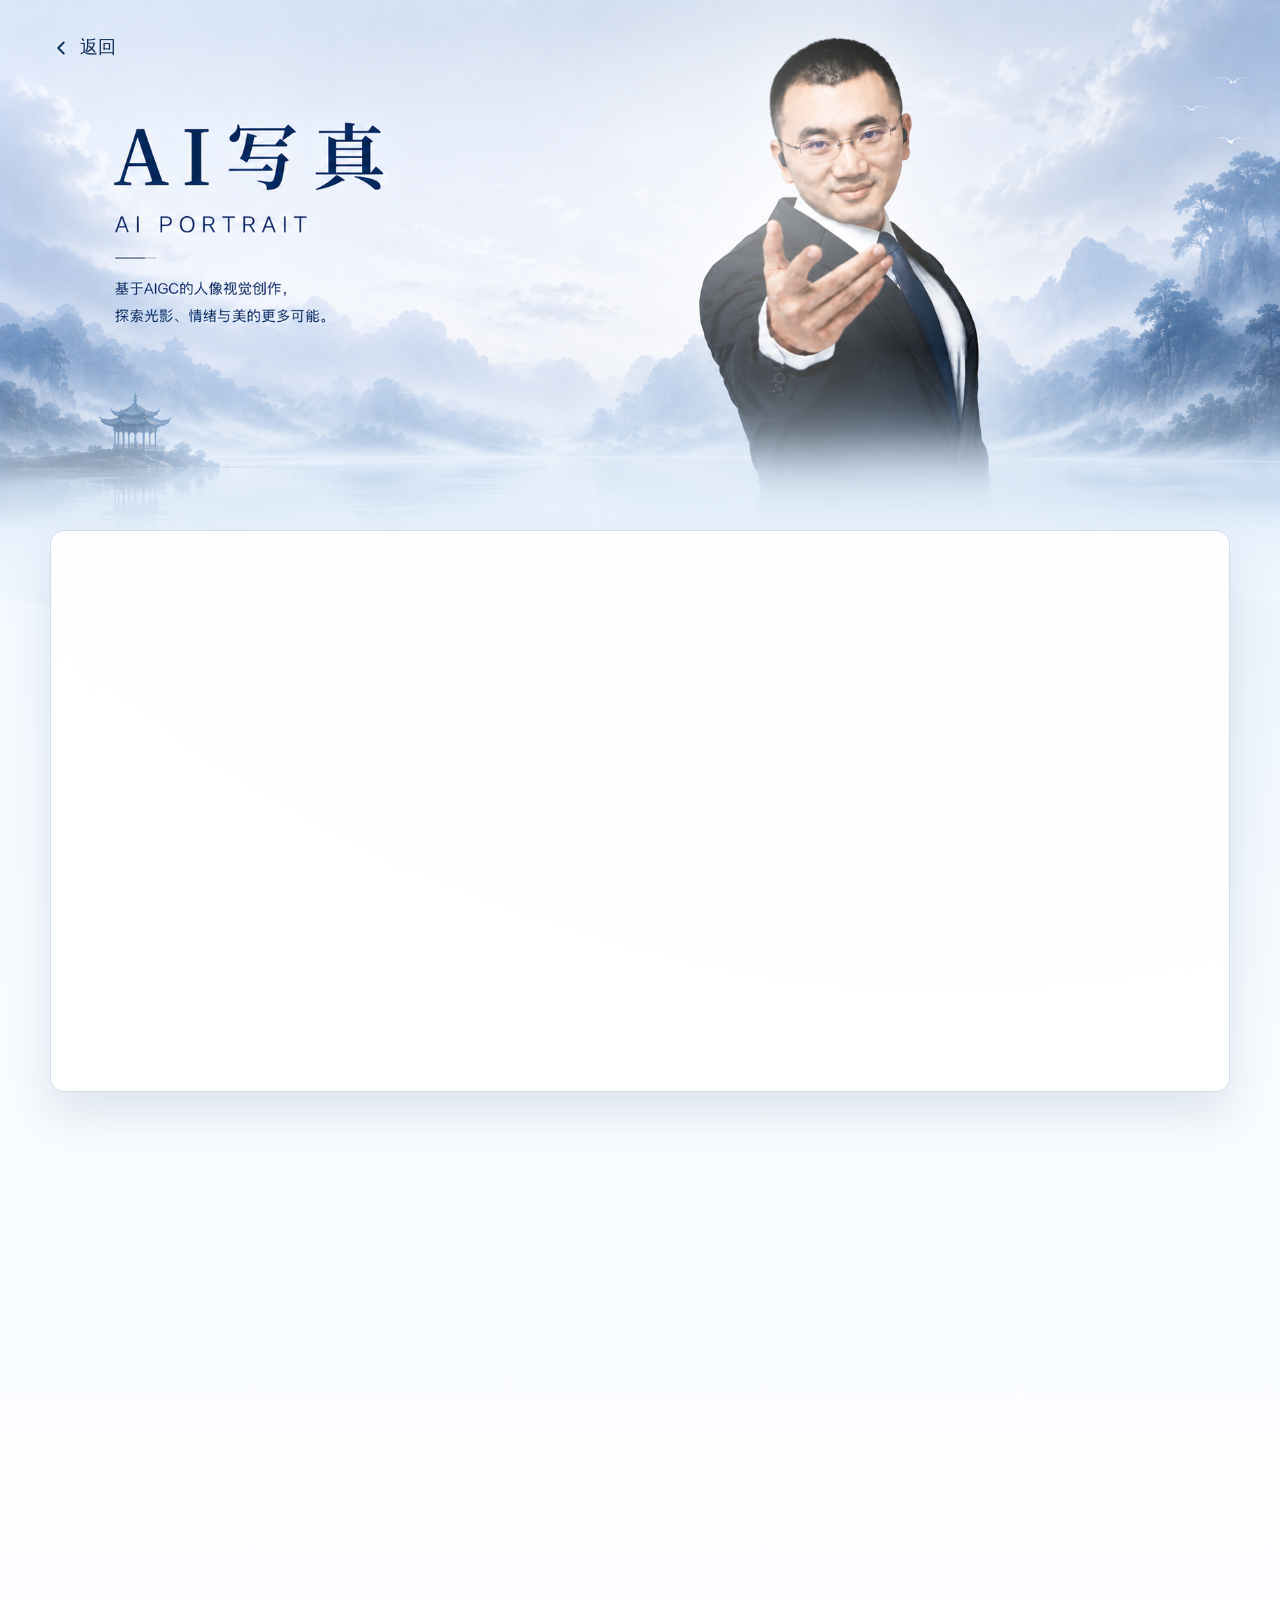
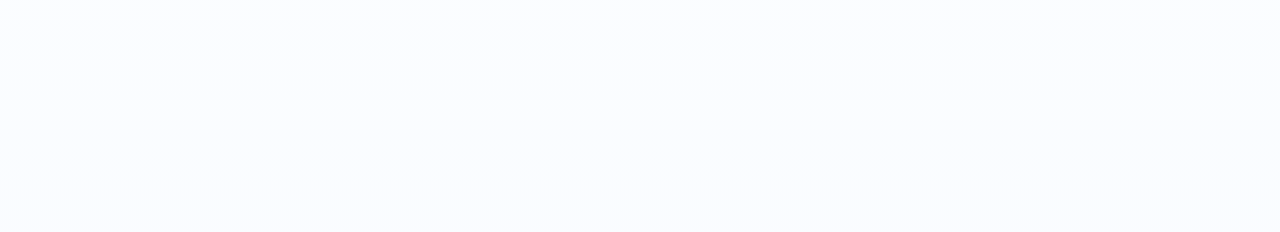
==== commit a971578c: "Use uploaded next category cover images only in next module" ====
--- a/category.html
+++ b/category.html
@@ -40,16 +40,13 @@
     body.category-page[data-category="poster"] .work-card.is-banner.has-blur-bleed .work-card-blur-bg{position:absolute!important;inset:-18px!important;z-index:0!important;display:block!important;width:calc(100% + 36px)!important;height:calc(100% + 36px)!important;min-width:calc(100% + 36px)!important;max-width:none!important;min-height:calc(100% + 36px)!important;object-fit:cover!important;object-position:center center!important;filter:blur(18px) saturate(1.08) brightness(.82)!important;transform:scale(1.08)!important;opacity:.72!important;pointer-events:none!important}
     body.category-page[data-category="poster"] .work-card.is-banner.has-blur-bleed>img:not(.work-card-blur-bg),body.category-page[data-category="poster"] .work-card.is-banner.has-blur-bleed>video{position:relative!important;z-index:1!important;width:100%!important;height:100%!important;object-fit:contain!important;object-position:center center!important;background:transparent!important}
     body.category-page[data-category="poster"] .work-card.is-banner.has-blur-bleed>span{z-index:2!important}
-    body.category-page .category-next.has-next-preview{grid-template-columns:minmax(240px,1fr) minmax(240px,42%)!important;isolation:isolate!important}
-    body.category-page .category-next.has-next-preview>div{z-index:3!important;text-shadow:0 8px 24px rgba(255,255,255,.42)}
-    body.category-page[data-tone="dark"] .category-next.has-next-preview>div,body.category-page[data-tone="deep"] .category-next.has-next-preview>div{text-shadow:0 8px 24px rgba(0,0,0,.5)}
-    body.category-page .category-next-preview{position:absolute!important;top:0!important;right:0!important;bottom:0!important;z-index:1!important;width:min(50%,560px)!important;margin:0!important;overflow:hidden!important;pointer-events:none!important}
-    body.category-page .category-next-preview::before{position:absolute!important;inset:0!important;z-index:2!important;background:linear-gradient(90deg,rgba(244,250,255,.96) 0%,rgba(244,250,255,.58) 32%,rgba(244,250,255,.08) 70%,transparent 100%)!important;content:""!important}
-    body.category-page[data-tone="dark"] .category-next-preview::before,body.category-page[data-tone="deep"] .category-next-preview::before{background:linear-gradient(90deg,rgba(5,12,20,.95) 0%,rgba(5,12,20,.58) 34%,rgba(5,12,20,.14) 74%,transparent 100%)!important}
-    body.category-page .category-next-preview img{display:block!important;width:100%!important;height:100%!important;object-fit:cover!important;object-position:center center!important;filter:saturate(1.06) brightness(.96)!important;transform:scale(1.02)!important;opacity:.74!important}
-    body.category-page .category-next.has-next-preview .next-circle{z-index:4!important;margin-right:18px!important;background:color-mix(in srgb,var(--cat-accent),white 18%)!important;box-shadow:0 16px 30px rgba(30,76,130,.18),inset 0 1px rgba(255,255,255,.38)!important}
+    body.category-page .category-next.has-next-cover{display:block!important;min-height:0!important;aspect-ratio:2048/320!important;padding:0!important;overflow:hidden!important;border-radius:14px!important;background:transparent!important}
+    body.category-page .category-next.has-next-cover::before{content:none!important}
+    body.category-page .category-next.has-next-cover>div,body.category-page .category-next.has-next-cover>.next-circle{display:none!important}
+    body.category-page .category-next-cover{display:block!important;width:100%!important;height:100%!important;margin:0!important;overflow:hidden!important}
+    body.category-page .category-next-cover img{display:block!important;width:100%!important;height:100%!important;object-fit:cover!important;object-position:center center!important;transform:none!important;filter:none!important;opacity:1!important}
     @media(max-width:1180px){body.category-page .category-work-grid{grid-template-columns:repeat(6,minmax(0,1fr))!important}body.category-page .work-card,body.category-page .work-card:nth-child(n),body.category-page .work-card.is-vertical,body.category-page .work-card.is-outfit-work,body.category-page .work-card.is-ui-launch,body.category-page .work-card.is-typography-work,body.category-page .work-card.is-icon-work,body.category-page[data-category="portrait"] .work-card,body.category-page .work-card.is-vertical:nth-child(n),body.category-page .work-card.is-outfit-work:nth-child(n),body.category-page .work-card.is-ui-launch:nth-child(n),body.category-page .work-card.is-typography-work:nth-child(n),body.category-page .work-card.is-icon-work:nth-child(n),body.category-page[data-category="portrait"] .work-card:nth-child(n){grid-column:span 2!important}body.category-page .work-card.is-banner,body.category-page .work-card.is-video-landscape,body.category-page .work-card.is-video-link,body.category-page .work-card.is-retouch-board,body.category-page .work-card.is-ip-board,body.category-page .work-card.is-symbol-board,body.category-page .work-card.is-banner:nth-child(n),body.category-page .work-card.is-video-landscape:nth-child(n),body.category-page .work-card.is-video-link:nth-child(n),body.category-page .work-card.is-retouch-board:nth-child(n),body.category-page .work-card.is-ip-board:nth-child(n),body.category-page .work-card.is-symbol-board:nth-child(n){grid-column:span 3!important}}
-    @media(max-width:760px){body.category-page .category-work-grid{grid-template-columns:repeat(2,minmax(0,1fr))!important}body.category-page .work-card,body.category-page .work-card:nth-child(n),body.category-page .work-card.is-vertical,body.category-page .work-card.is-outfit-work,body.category-page .work-card.is-ui-launch,body.category-page .work-card.is-typography-work,body.category-page .work-card.is-icon-work,body.category-page[data-category="portrait"] .work-card,body.category-page .work-card.is-vertical:nth-child(n),body.category-page .work-card.is-outfit-work:nth-child(n),body.category-page .work-card.is-ui-launch:nth-child(n),body.category-page .work-card.is-typography-work:nth-child(n),body.category-page .work-card.is-icon-work:nth-child(n),body.category-page[data-category="portrait"] .work-card:nth-child(n){grid-column:span 1!important}body.category-page .work-card.is-banner,body.category-page .work-card.is-video-landscape,body.category-page .work-card.is-video-link,body.category-page .work-card.is-retouch-board,body.category-page .work-card.is-ip-board,body.category-page .work-card.is-symbol-board,body.category-page .work-card.is-banner:nth-child(n),body.category-page .work-card.is-video-landscape:nth-child(n),body.category-page .work-card.is-video-link:nth-child(n),body.category-page .work-card.is-retouch-board:nth-child(n),body.category-page .work-card.is-ip-board:nth-child(n),body.category-page .work-card.is-symbol-board:nth-child(n){grid-column:span 2!important}body.category-page .category-next.has-next-preview{grid-template-columns:1fr 72px!important;min-height:150px!important}body.category-page .category-next-preview{width:58%!important;opacity:.56!important}body.category-page .category-next-preview::before{background:linear-gradient(90deg,rgba(244,250,255,.98) 0%,rgba(244,250,255,.72) 42%,rgba(244,250,255,.16) 100%)!important}}
+    @media(max-width:760px){body.category-page .category-work-grid{grid-template-columns:repeat(2,minmax(0,1fr))!important}body.category-page .work-card,body.category-page .work-card:nth-child(n),body.category-page .work-card.is-vertical,body.category-page .work-card.is-outfit-work,body.category-page .work-card.is-ui-launch,body.category-page .work-card.is-typography-work,body.category-page .work-card.is-icon-work,body.category-page[data-category="portrait"] .work-card,body.category-page .work-card.is-vertical:nth-child(n),body.category-page .work-card.is-outfit-work:nth-child(n),body.category-page .work-card.is-ui-launch:nth-child(n),body.category-page .work-card.is-typography-work:nth-child(n),body.category-page .work-card.is-icon-work:nth-child(n),body.category-page[data-category="portrait"] .work-card:nth-child(n){grid-column:span 1!important}body.category-page .work-card.is-banner,body.category-page .work-card.is-video-landscape,body.category-page .work-card.is-video-link,body.category-page .work-card.is-retouch-board,body.category-page .work-card.is-ip-board,body.category-page .work-card.is-symbol-board,body.category-page .work-card.is-banner:nth-child(n),body.category-page .work-card.is-video-landscape:nth-child(n),body.category-page .work-card.is-video-link:nth-child(n),body.category-page .work-card.is-retouch-board:nth-child(n),body.category-page .work-card.is-ip-board:nth-child(n),body.category-page .work-card.is-symbol-board:nth-child(n){grid-column:span 2!important}}
   </style>
 </head>
 <body class="category-page">
@@ -99,73 +96,40 @@
   <script src="./category-page.js?v=video-inline-latest-20260624" defer></script>
   <script>
     (() => {
-      const NEXT_IMAGE_ALIASES = {
-        portrait: ["AI写真", "ai写真", "portrait", "ai-portrait"],
-        outfit: ["模特换装", "电商模特换装", "outfit", "model-outfit"],
-        retouch: ["产品精修", "retouch", "product-retouch"],
-        poster: ["海报Banner", "海报", "banner", "poster"],
-        ip: ["IP设计", "ip", "ip-design"],
-        typography: ["字体设计", "typography", "font-design"],
-        symbol: ["超级符号", "symbol", "super-symbol"],
-        ui: ["UI启动页", "ui", "ui-launch"],
-        icon: ["ICON设计", "icon", "icon-design"],
-        video: ["视频", "漫剧", "video", "animation-drama"]
+      const NEXT_COVER_MAP = {
+        portrait: "./下一项/01下一项换装.png",
+        outfit: "./下一项/02下一项精修.png",
+        retouch: "./下一项/03下一项海报banner.png",
+        poster: "./下一项/04下一项IP.png",
+        ip: "./下一项/05下一项字体设计.png",
+        typography: "./下一项/06下一项超级符号.png",
+        symbol: "./下一项/07下一项UI.png",
+        ui: "./下一项/08下一项icon.png",
+        icon: "./下一项/09下一项视频漫剧.png",
+        video: "./下一项/10下一项AI写真.png"
       };
-      const IMAGE_EXTS = ["png", "jpg", "jpeg", "webp"];
-      function unique(list) {
-        return [...new Set(list.filter(Boolean))];
-      }
-      function nextImageCandidates(nextItem, nextIndex) {
-        const number = String(nextIndex + 1);
-        const padded = number.padStart(2, "0");
-        const names = unique([
-          ...(NEXT_IMAGE_ALIASES[nextItem.slug] || []),
-          nextItem.slug,
-          nextItem.label,
-          `next-${nextItem.slug}`,
-          `${padded}-${nextItem.slug}`,
-          `${number}-${nextItem.slug}`,
-          `${padded}-${nextItem.label}`,
-          `${number}-${nextItem.label}`,
-          padded,
-          number
-        ]);
-        return names.flatMap((name) => IMAGE_EXTS.map((ext) => `./下一篇/${name}.${ext}`));
-      }
-      function applyCategoryNextPreview() {
+      function applyCategoryNextCover() {
         const card = document.querySelector(".category-next");
-        if (!card || card.querySelector(".category-next-preview") || !window.CATEGORY_NAV?.length) return;
+        if (!card || card.querySelector(".category-next-cover")) return;
         const currentSlug = document.body.dataset.category || new URLSearchParams(location.search).get("cat") || "portrait";
-        const currentIndex = Math.max(0, CATEGORY_NAV.findIndex((item) => item.slug === currentSlug));
-        const nextIndex = (currentIndex + 1) % CATEGORY_NAV.length;
-        const nextItem = CATEGORY_NAV[nextIndex];
-        const candidates = nextImageCandidates(nextItem, nextIndex);
-        if (!candidates.length) return;
-        const preview = document.createElement("figure");
+        const src = NEXT_COVER_MAP[currentSlug];
+        if (!src) return;
+        const cover = document.createElement("figure");
         const img = document.createElement("img");
-        let active = 0;
-        preview.className = "category-next-preview";
+        cover.className = "category-next-cover";
         img.alt = "";
         img.setAttribute("aria-hidden", "true");
         img.loading = "lazy";
         img.decoding = "async";
-        img.onerror = () => {
-          active += 1;
-          if (active < candidates.length) {
-            img.src = candidates[active];
-          } else {
-            preview.remove();
-            card.classList.remove("has-next-preview");
-          }
-        };
-        img.src = candidates[active];
-        preview.appendChild(img);
-        card.classList.add("has-next-preview");
-        card.insertBefore(preview, card.querySelector(".next-circle"));
+        img.onload = () => card.classList.add("has-next-cover");
+        img.onerror = () => cover.remove();
+        img.src = src;
+        cover.appendChild(img);
+        card.insertBefore(cover, card.firstChild);
       }
       window.addEventListener("DOMContentLoaded", () => {
-        applyCategoryNextPreview();
-        requestAnimationFrame(applyCategoryNextPreview);
+        applyCategoryNextCover();
+        requestAnimationFrame(applyCategoryNextCover);
       });
     })();
   </script>
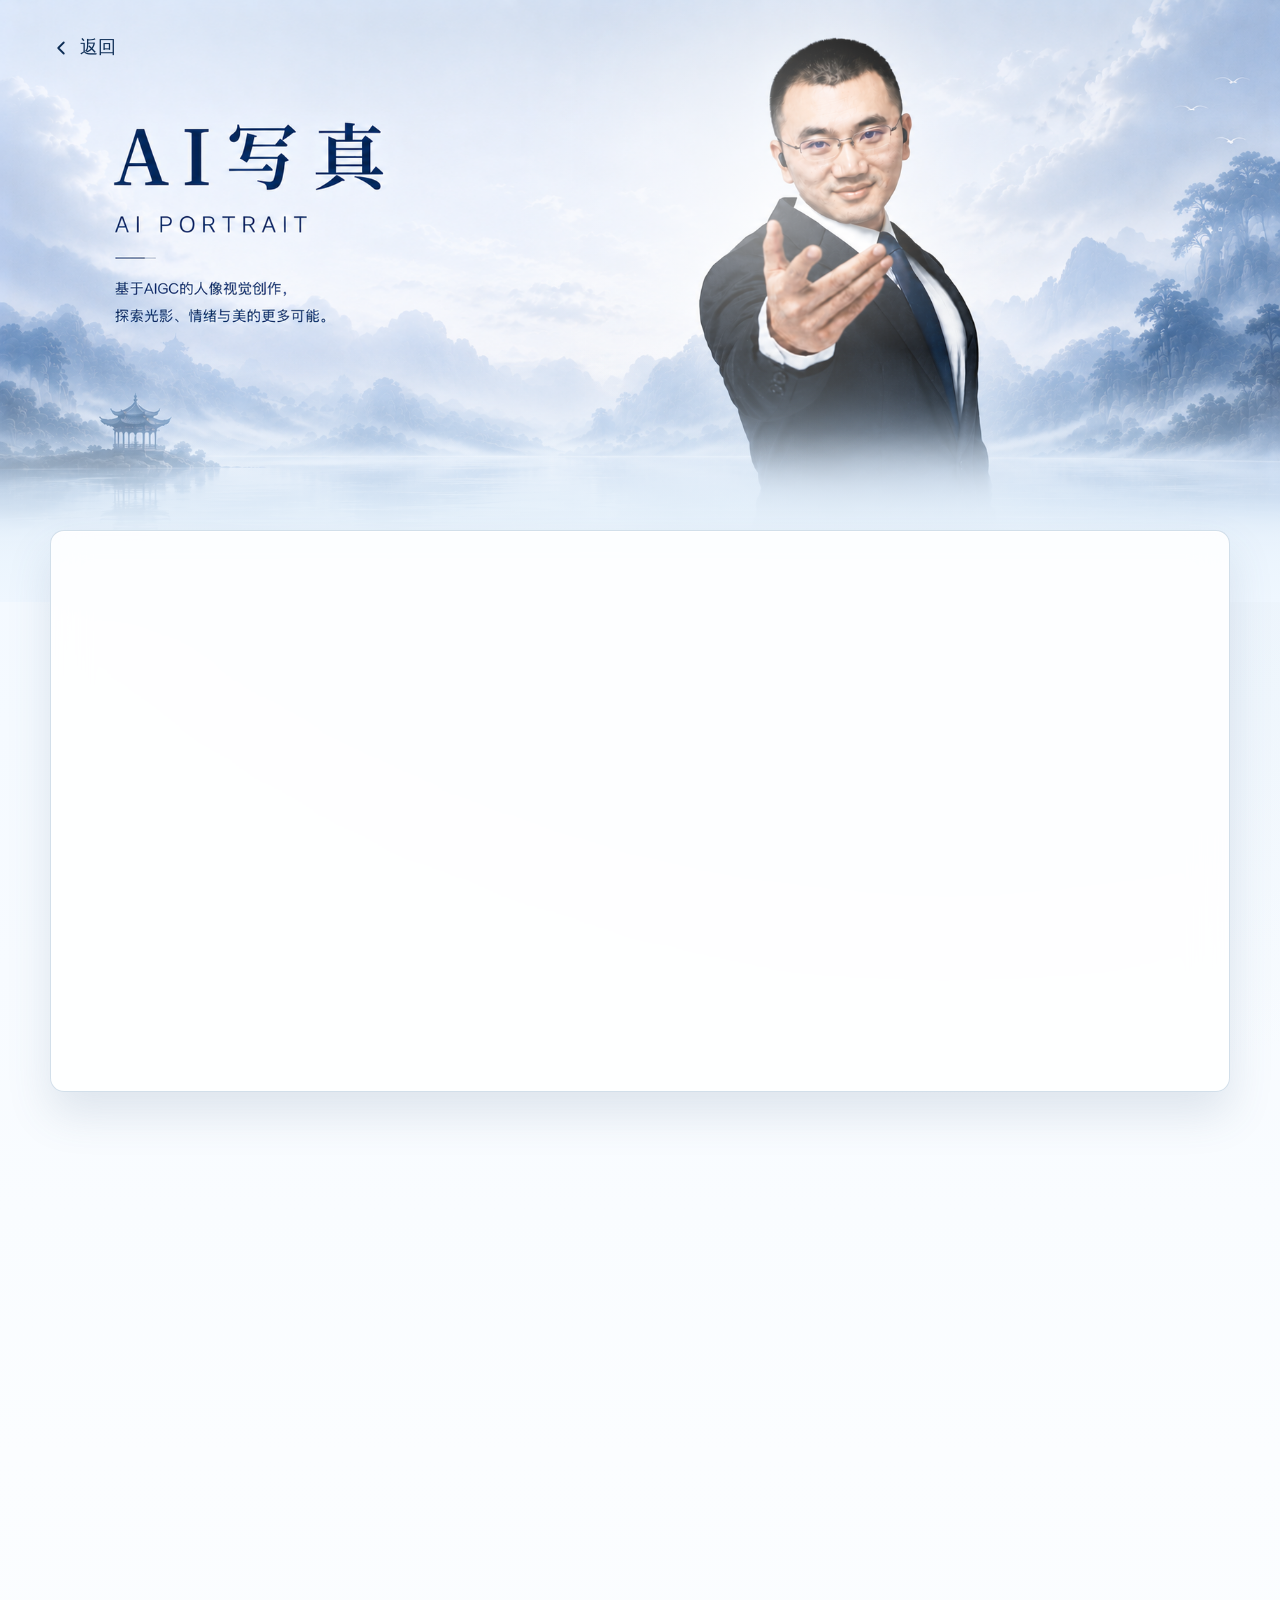
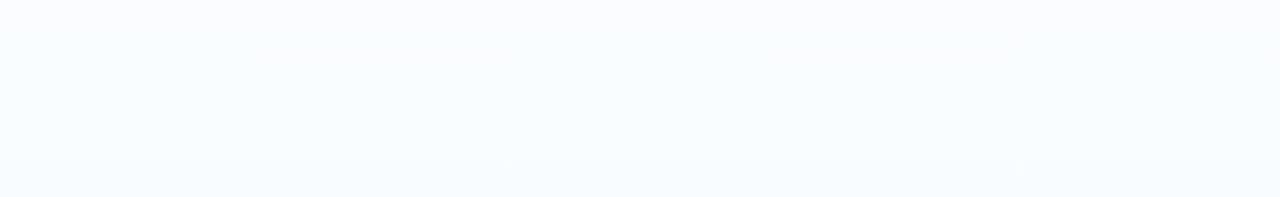
==== commit 109a7feb: "Reduce next cover height to crop embedded margins" ====
--- a/category.html
+++ b/category.html
@@ -40,11 +40,11 @@
     body.category-page[data-category="poster"] .work-card.is-banner.has-blur-bleed .work-card-blur-bg{position:absolute!important;inset:-18px!important;z-index:0!important;display:block!important;width:calc(100% + 36px)!important;height:calc(100% + 36px)!important;min-width:calc(100% + 36px)!important;max-width:none!important;min-height:calc(100% + 36px)!important;object-fit:cover!important;object-position:center center!important;filter:blur(18px) saturate(1.08) brightness(.82)!important;transform:scale(1.08)!important;opacity:.72!important;pointer-events:none!important}
     body.category-page[data-category="poster"] .work-card.is-banner.has-blur-bleed>img:not(.work-card-blur-bg),body.category-page[data-category="poster"] .work-card.is-banner.has-blur-bleed>video{position:relative!important;z-index:1!important;width:100%!important;height:100%!important;object-fit:contain!important;object-position:center center!important;background:transparent!important}
     body.category-page[data-category="poster"] .work-card.is-banner.has-blur-bleed>span{z-index:2!important}
-    body.category-page .category-next.has-next-cover{display:block!important;min-height:0!important;aspect-ratio:2048/320!important;padding:0!important;overflow:hidden!important;border-radius:14px!important;background:transparent!important}
+    body.category-page .category-next.has-next-cover{display:block!important;min-height:0!important;aspect-ratio:2048/260!important;padding:0!important;overflow:hidden!important;border:0!important;border-radius:14px!important;background:transparent!important;box-shadow:none!important}
     body.category-page .category-next.has-next-cover::before{content:none!important}
     body.category-page .category-next.has-next-cover>div,body.category-page .category-next.has-next-cover>.next-circle{display:none!important}
     body.category-page .category-next-cover{display:block!important;width:100%!important;height:100%!important;margin:0!important;overflow:hidden!important}
-    body.category-page .category-next-cover img{display:block!important;width:100%!important;height:100%!important;object-fit:cover!important;object-position:center center!important;transform:none!important;filter:none!important;opacity:1!important}
+    body.category-page .category-next-cover img{display:block!important;width:100%!important;height:100%!important;object-fit:cover!important;object-position:center center!important;transform:scale(1.02)!important;transform-origin:center center!important;filter:none!important;opacity:1!important}
     @media(max-width:1180px){body.category-page .category-work-grid{grid-template-columns:repeat(6,minmax(0,1fr))!important}body.category-page .work-card,body.category-page .work-card:nth-child(n),body.category-page .work-card.is-vertical,body.category-page .work-card.is-outfit-work,body.category-page .work-card.is-ui-launch,body.category-page .work-card.is-typography-work,body.category-page .work-card.is-icon-work,body.category-page[data-category="portrait"] .work-card,body.category-page .work-card.is-vertical:nth-child(n),body.category-page .work-card.is-outfit-work:nth-child(n),body.category-page .work-card.is-ui-launch:nth-child(n),body.category-page .work-card.is-typography-work:nth-child(n),body.category-page .work-card.is-icon-work:nth-child(n),body.category-page[data-category="portrait"] .work-card:nth-child(n){grid-column:span 2!important}body.category-page .work-card.is-banner,body.category-page .work-card.is-video-landscape,body.category-page .work-card.is-video-link,body.category-page .work-card.is-retouch-board,body.category-page .work-card.is-ip-board,body.category-page .work-card.is-symbol-board,body.category-page .work-card.is-banner:nth-child(n),body.category-page .work-card.is-video-landscape:nth-child(n),body.category-page .work-card.is-video-link:nth-child(n),body.category-page .work-card.is-retouch-board:nth-child(n),body.category-page .work-card.is-ip-board:nth-child(n),body.category-page .work-card.is-symbol-board:nth-child(n){grid-column:span 3!important}}
     @media(max-width:760px){body.category-page .category-work-grid{grid-template-columns:repeat(2,minmax(0,1fr))!important}body.category-page .work-card,body.category-page .work-card:nth-child(n),body.category-page .work-card.is-vertical,body.category-page .work-card.is-outfit-work,body.category-page .work-card.is-ui-launch,body.category-page .work-card.is-typography-work,body.category-page .work-card.is-icon-work,body.category-page[data-category="portrait"] .work-card,body.category-page .work-card.is-vertical:nth-child(n),body.category-page .work-card.is-outfit-work:nth-child(n),body.category-page .work-card.is-ui-launch:nth-child(n),body.category-page .work-card.is-typography-work:nth-child(n),body.category-page .work-card.is-icon-work:nth-child(n),body.category-page[data-category="portrait"] .work-card:nth-child(n){grid-column:span 1!important}body.category-page .work-card.is-banner,body.category-page .work-card.is-video-landscape,body.category-page .work-card.is-video-link,body.category-page .work-card.is-retouch-board,body.category-page .work-card.is-ip-board,body.category-page .work-card.is-symbol-board,body.category-page .work-card.is-banner:nth-child(n),body.category-page .work-card.is-video-landscape:nth-child(n),body.category-page .work-card.is-video-link:nth-child(n),body.category-page .work-card.is-retouch-board:nth-child(n),body.category-page .work-card.is-ip-board:nth-child(n),body.category-page .work-card.is-symbol-board:nth-child(n){grid-column:span 2!important}}
   </style>
